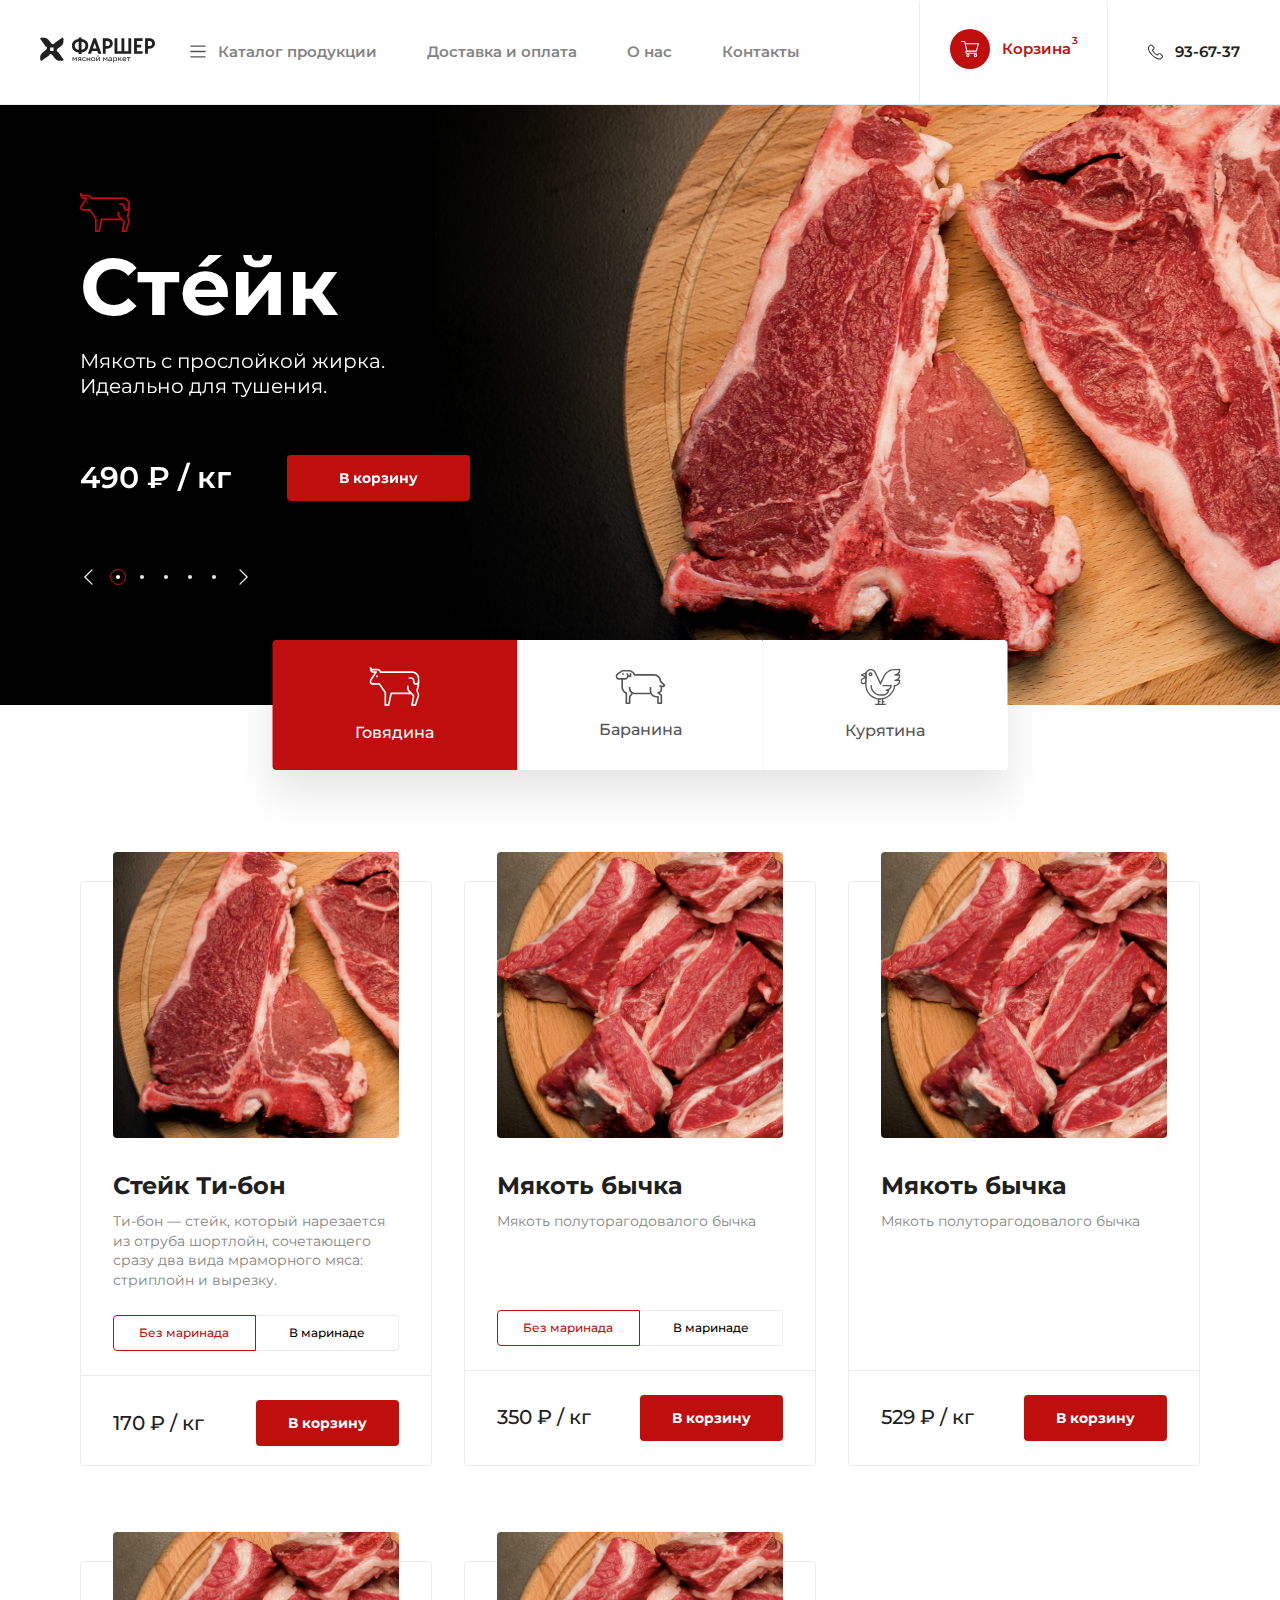
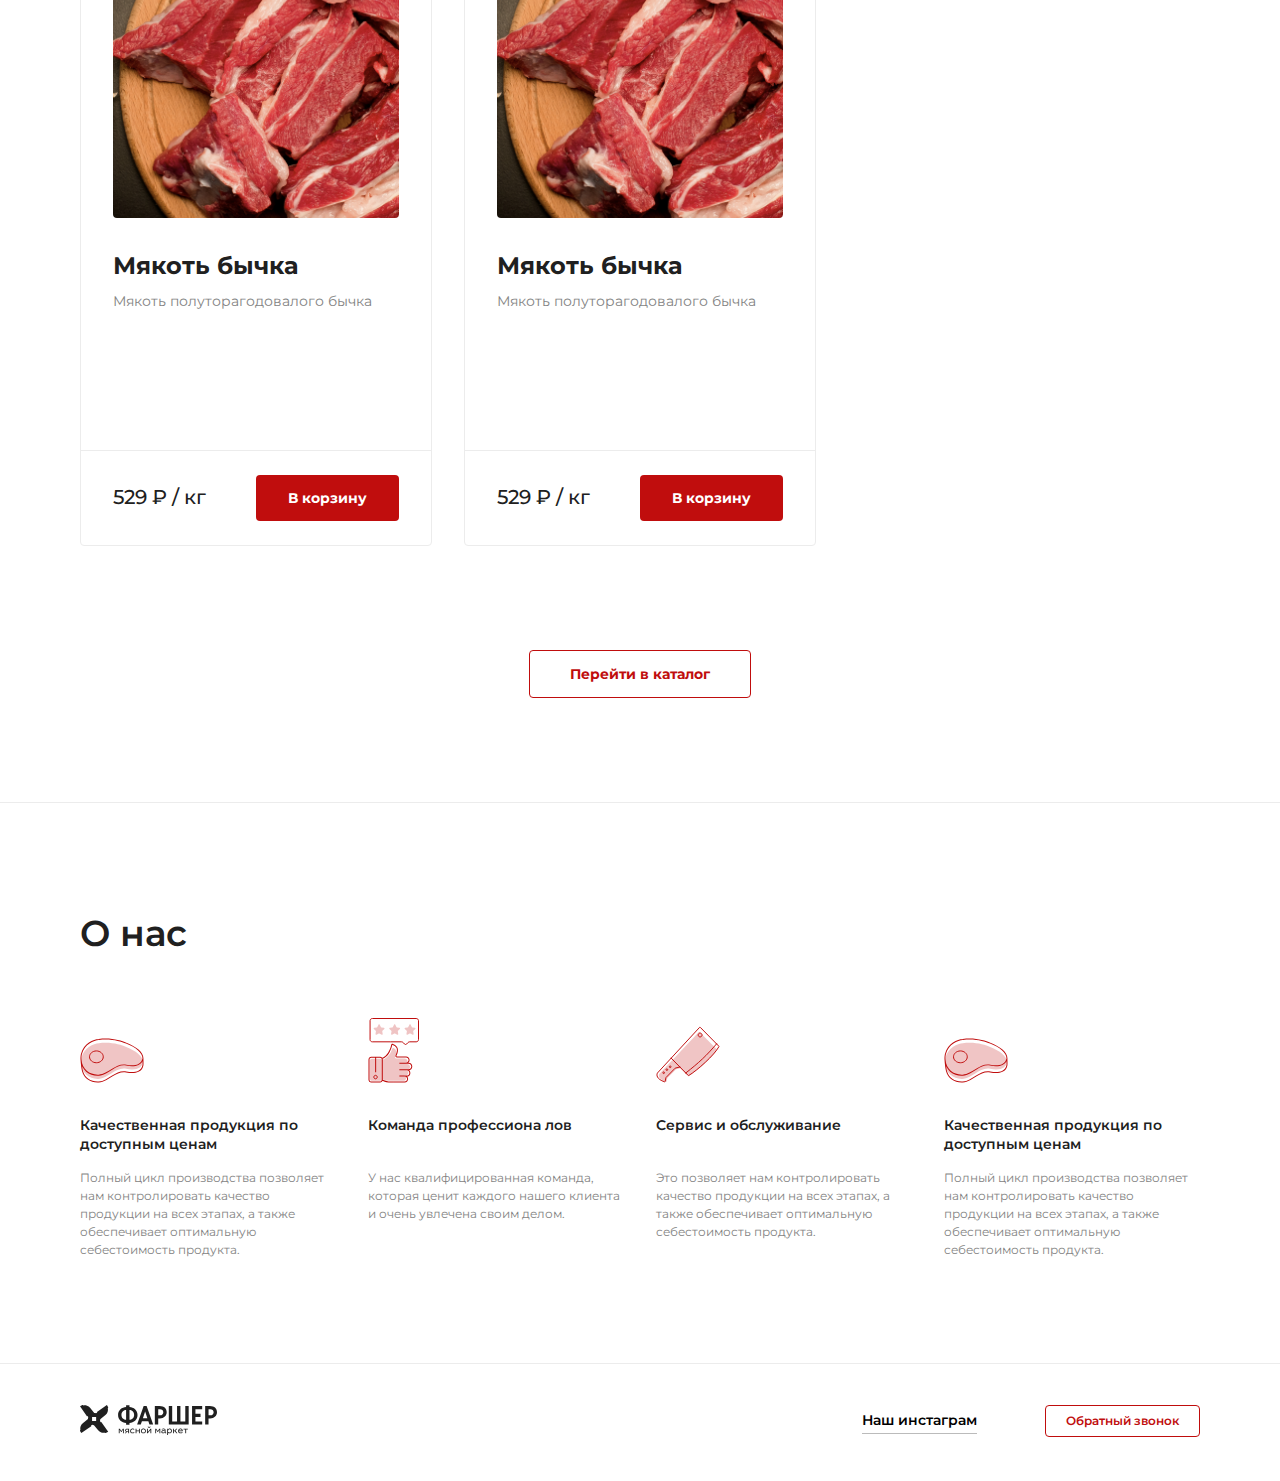
==== index.html @ e409c548 "Минимизация файлов" ====
<!DOCTYPE html>
<html lang="ru">
<head>
	<meta charset="UTF-8">
	<title>Фаршер</title>
	<meta name="viewport" content="width=device-width, initial-scale=1.0">
	<link rel="shortcut icon" href="#">
	<link href="https://fonts.googleapis.com/css?family=Montserrat:400,500,600,700&amp;subset=cyrillic" rel="stylesheet">
	<link rel="stylesheet" href="libs/slick/slick-theme.css">
	<link rel="stylesheet" href="libs/slick/slick.css">
	<link rel="stylesheet" href="libs/normalize.css">
	<link rel="stylesheet" href="css/style.min.css">
	<link rel="stylesheet" href="css/media.min.css">
</head>

<body>
	<header class="header">
		<div class="header_wrap">
			<div class="header_logo">
				<a href="index.html" class="header_logo_link">
					<svg width="137" height="30" viewBox="0 0 137 30" xmlns="http://www.w3.org/2000/svg">
						<path d="M49.483 17.9285V19.6299H46.0999V17.9285C41.7942 17.6648 38.0693 14.6916 38.0693 9.93194C38.0693 5.06168 41.9138 2.19481 46.0999 1.93109V0.22969H49.483V1.93109C53.6863 2.19481 57.5179 5.06168 57.5179 9.93194C57.5179 14.6916 53.7888 17.6648 49.483 17.9285ZM46.0999 5.10421C43.883 5.23607 41.4482 6.80561 41.4482 9.94896C41.4482 13.0923 43.883 14.6576 46.0999 14.7895V5.10421ZM54.1348 9.93194C54.1348 6.77159 51.7299 5.21906 49.483 5.0872V14.7724C51.7299 14.6406 54.1348 13.1136 54.1348 9.93194Z"
						 fill="currentColor" />
						<path d="M68.3592 16.2442H61.9091L60.8027 19.6129H57.1035L63.6604 1.0889H66.6164L73.1733 19.6129H69.4698L68.3592 16.2442ZM67.3554 13.2965L65.1341 6.61421L62.9129 13.2965H67.3554Z"
						 fill="currentColor" />
						<path d="M86.6886 7.29902C86.6886 10.6125 84.0445 13.5091 79.854 13.5091H78.2138V19.6129H74.8306V1.0889H79.4653C84.4674 1.0889 86.6886 3.98554 86.6886 7.29902ZM83.3055 7.29902C83.3055 5.37644 81.8788 4.245 80.0548 4.245H78.2308V10.353H80.0548C80.4709 10.3695 80.8862 10.3032 81.2763 10.1579C81.6664 10.0126 82.0234 9.79126 82.3265 9.50686C82.6296 9.22246 82.8727 8.8807 83.0415 8.50159C83.2104 8.12249 83.3016 7.71365 83.3098 7.29902H83.3055Z"
						 fill="currentColor" />
						<path d="M108.67 1.0889V19.6129H88.803V1.0889H92.1818V16.4568H97.0472V1.0889H100.426V16.4568H105.291V1.0889H108.67Z"
						 fill="currentColor" />
						<path d="M115.436 4.25351V8.77074H120.511V11.9311H115.436V16.4568H122.181V19.6129H112.053V1.0889H122.181V4.25351H115.436Z"
						 fill="currentColor" />
						<path d="M136.999 7.29902C136.999 10.6125 134.355 13.5091 130.165 13.5091H128.525V19.6129H125.171V1.0889H129.772C134.778 1.0889 136.999 3.98554 136.999 7.29902ZM133.616 7.29902C133.616 5.37644 132.19 4.245 130.366 4.245H128.542V10.353H130.366C130.781 10.3689 131.196 10.3022 131.586 10.1566C131.975 10.0111 132.332 9.78963 132.635 9.50529C132.937 9.22095 133.18 8.87939 133.348 8.50057C133.517 8.12175 133.608 7.71328 133.616 7.29902Z"
						 fill="currentColor" />
						<path d="M20.7865 17.2395L19.9322 15.9932C20.13 15.4017 20.2352 14.7833 20.244 14.1599L25.4297 9.98724C26.4173 9.19056 27.1609 8.13423 27.5761 6.93807C27.9914 5.74192 28.0617 4.45383 27.7791 3.21991L27.9585 3.09655C28.0652 3.02078 28.145 2.91324 28.1865 2.78942C28.2279 2.6656 28.2289 2.53187 28.1891 2.40749C27.9609 1.72889 27.6373 1.0859 27.228 0.497661L26.8607 0L16.9549 6.87792L17.3051 7.37559L16.0237 8.26457C15.4472 8.0748 14.8452 7.97298 14.2381 7.96257L10.0477 2.81157C9.24913 1.82738 8.1893 1.086 6.98868 0.671699C5.78805 0.257396 4.49479 0.186783 3.25588 0.467886L3.132 0.293492C3.05728 0.185651 2.94937 0.104928 2.82455 0.0634966C2.69972 0.0220652 2.56476 0.0221726 2.44 0.0638026C1.75797 0.287844 1.112 0.608748 0.522057 1.01659L0.0137376 1.36538L6.92944 11.2293L7.42922 10.8805L8.28354 12.1225C8.08562 12.7155 7.98045 13.3352 7.97171 13.96L2.80736 18.1327C1.81669 18.9264 1.06968 19.9811 0.651313 21.1767C0.23295 22.3724 0.160046 23.6609 0.440897 24.8958L0.26149 25.0191C0.153191 25.0935 0.0721241 25.201 0.0305166 25.3253C-0.0110909 25.4496 -0.010983 25.584 0.030824 25.7082C0.255514 26.3883 0.579343 27.0317 0.991932 27.618L1.3422 28.1157L11.2608 21.2378L10.9106 20.7401L12.192 19.8511C12.769 20.0388 13.3707 20.1406 13.9776 20.1531L18.168 25.3084C18.9677 26.291 20.0278 27.031 21.2282 27.4445C22.4286 27.8579 23.7213 27.9284 24.9598 27.6478L25.0837 27.8265C25.1598 27.9327 25.2678 28.0122 25.3921 28.0535C25.5165 28.0948 25.6508 28.0957 25.7757 28.0561C26.4572 27.8289 27.1029 27.5067 27.6936 27.0991L28.2062 26.7546L21.2863 16.8907L20.7865 17.2395ZM16.139 16.0783H12.0767V12.0374H16.139V16.0783Z"
						 fill="currentColor" />
						<path d="M41.3414 25.9464L42.8364 23.6878H43.8317V28.239H42.9774V24.8703H42.8962L41.5251 26.9162H41.0979L39.7353 24.8703H39.6456V28.239H38.7912V23.6835H39.8036L41.3414 25.9464Z"
						 fill="currentColor" />
						<path d="M48.1759 26.5674C47.7926 26.7454 47.377 26.8439 46.9543 26.8567L45.9163 28.239H44.8654L46.1469 26.6865C45.8438 26.605 45.5782 26.4217 45.3951 26.1676C45.2067 25.9114 45.1091 25.6003 45.1175 25.2829C45.1134 25.0589 45.1586 24.8368 45.2499 24.6321C45.3472 24.4314 45.4942 24.2587 45.677 24.1302C45.8683 23.9788 46.0874 23.8661 46.3221 23.7984C46.5996 23.7186 46.8875 23.6799 47.1764 23.6835H49.0815V28.239H48.2272L48.1759 26.5674ZM47.1892 24.4151C46.8697 24.3922 46.5516 24.4744 46.2836 24.6491C46.1849 24.722 46.1056 24.8179 46.0527 24.9284C45.9999 25.0389 45.975 25.1606 45.9803 25.2829C45.9715 25.4038 45.9931 25.5251 46.043 25.6357C46.093 25.7464 46.1698 25.8429 46.2665 25.9166C46.4879 26.0873 46.7647 26.1706 47.044 26.1506C47.4414 26.1556 47.8328 26.0527 48.1759 25.8528V24.4151H47.1892Z"
						 fill="currentColor" />
						<path d="M53.4086 24.4704C53.156 24.3767 52.888 24.3305 52.6184 24.3343C52.4097 24.3337 52.2027 24.3712 52.0075 24.4449C51.8153 24.512 51.6396 24.6191 51.4923 24.7592C51.3449 24.8994 51.2293 25.0692 51.1532 25.2573C51.0681 25.4696 51.026 25.6966 51.0293 25.9251C51.0083 26.3678 51.1616 26.8012 51.4565 27.1331C51.6088 27.2845 51.7913 27.4024 51.9921 27.4793C52.193 27.5562 52.4077 27.5904 52.6227 27.5798C52.8911 27.5775 53.1571 27.5285 53.4086 27.4351C53.6455 27.3386 53.8594 27.1937 54.0365 27.0098L54.5662 27.5542C54.3281 27.8265 54.0257 28.0355 53.6863 28.1625C52.9957 28.4078 52.2411 28.4078 51.5505 28.1625C51.2654 28.0492 51.0088 27.8749 50.7987 27.6521C50.5857 27.4398 50.4261 27.1804 50.3331 26.8949C50.2239 26.5979 50.169 26.2839 50.1708 25.9677C50.164 25.6298 50.231 25.2946 50.3672 24.9851C50.4731 24.7079 50.6361 24.4558 50.8457 24.245C51.0664 24.0343 51.328 23.8707 51.6146 23.7644C51.9183 23.6479 52.2416 23.5902 52.5671 23.5942C52.934 23.5862 53.2991 23.6468 53.6436 23.7729C53.949 23.878 54.2254 24.0528 54.4509 24.2833L53.9682 24.8533C53.8055 24.6942 53.6161 24.5646 53.4086 24.4704Z"
						 fill="currentColor" />
						<path d="M56.4842 25.5508H58.9617V23.6835H59.8502V28.239H58.9617V26.2994H56.4842V28.239H55.5957V23.6835H56.4842V25.5508Z"
						 fill="currentColor" />
						<path d="M64.4122 23.7558C64.706 23.8643 64.9748 24.0307 65.2025 24.245C65.4247 24.4596 65.5981 24.7193 65.7108 25.0064C65.8309 25.3142 65.8917 25.6417 65.8902 25.9719C65.8919 26.2961 65.828 26.6172 65.7023 26.9162C65.5833 27.2011 65.4091 27.4598 65.1897 27.6776C64.9643 27.8949 64.6969 28.0642 64.4037 28.1752C64.0861 28.2964 63.7485 28.357 63.4084 28.3539C63.061 28.362 62.7154 28.3013 62.3918 28.1752C62.0995 28.0702 61.832 27.9066 61.6058 27.6946C61.3827 27.4773 61.2094 27.2147 61.0975 26.9247C60.9774 26.6184 60.9166 26.2922 60.9181 25.9634C60.9174 25.6388 60.9782 25.317 61.0975 25.0149C61.2151 24.7237 61.3943 24.4611 61.6229 24.245C61.8433 24.0225 62.1102 23.8512 62.4046 23.7431C62.7254 23.6228 63.0656 23.5623 63.4084 23.5644C63.7523 23.5625 64.0933 23.6275 64.4122 23.7558ZM62.7335 24.4364C62.5465 24.515 62.3768 24.6291 62.2337 24.7724C62.0889 24.9231 61.9782 25.103 61.9091 25.2999C61.8287 25.5118 61.7896 25.737 61.7938 25.9634C61.7896 26.1913 61.8287 26.4179 61.9091 26.6312C61.9829 26.8233 62.0931 26.9995 62.2337 27.1502C62.3812 27.2931 62.5534 27.4084 62.742 27.4904C63.1744 27.6436 63.6467 27.6436 64.079 27.4904C64.2669 27.4093 64.4379 27.2939 64.5831 27.1502C64.7268 27.0026 64.8361 26.8255 64.9035 26.6312C64.9853 26.4181 65.0259 26.1915 65.0231 25.9634C65.0269 25.7394 64.9863 25.5168 64.9035 25.3084C64.8306 25.1181 64.7218 24.9434 64.5831 24.7937C64.4393 24.6422 64.2645 24.5233 64.0705 24.4449C63.8603 24.3599 63.6354 24.3165 63.4084 24.3173C63.1783 24.3187 62.9501 24.359 62.7335 24.4364Z"
						 fill="currentColor" />
						<path d="M70.4224 24.9724L67.7953 28.239H66.9795V23.6835H67.8338V27.0055L70.495 23.6835H71.281V28.239H70.4266L70.4224 24.9724ZM68.671 22.0247C68.7298 22.0826 68.8 22.1276 68.8772 22.1569C68.9545 22.1862 69.037 22.1991 69.1195 22.1948C69.2021 22.1999 69.2849 22.1874 69.3623 22.158C69.4396 22.1287 69.5098 22.0832 69.568 22.0247C69.6322 21.9657 69.6833 21.894 69.7179 21.8141C69.7525 21.7342 69.7698 21.648 69.7688 21.561H70.495C70.4892 21.7515 70.4472 21.9391 70.3711 22.114C70.3026 22.272 70.2056 22.4162 70.0849 22.5393C69.9594 22.6487 69.8146 22.7338 69.6577 22.7903C69.4914 22.8533 69.3145 22.8836 69.1366 22.8796C68.9574 22.8836 68.779 22.8533 68.6112 22.7903C68.4505 22.7423 68.304 22.6561 68.1841 22.5393C68.0568 22.4216 67.9588 22.276 67.8979 22.114C67.8222 21.9395 67.7844 21.7511 67.7868 21.561H68.4873C68.4839 21.6468 68.4984 21.7323 68.53 21.8122C68.5617 21.892 68.6097 21.9644 68.671 22.0247Z"
						 fill="currentColor" />
						<path d="M77.7866 25.9464L79.2816 23.6878H80.2812V28.239H79.4269V24.8703H79.3457L77.9745 26.9162H77.5474L76.1805 24.8703H76.0908V28.239H75.2578V23.6835H76.2702L77.7866 25.9464Z"
						 fill="currentColor" />
						<path d="M82.558 23.7006C82.8736 23.6134 83.2001 23.5718 83.5276 23.5772C84.0903 23.5293 84.6496 23.7017 85.0867 24.0578C85.257 24.2373 85.3888 24.4494 85.474 24.6812C85.5592 24.913 85.596 25.1597 85.5822 25.4062V27.0778C85.5694 27.2264 85.6037 27.3752 85.6805 27.5032C85.7136 27.5392 85.7538 27.5681 85.7987 27.5878C85.8435 27.6076 85.892 27.6179 85.9411 27.618C86.0053 27.6188 86.0691 27.6073 86.129 27.584L86.2102 28.2433C86.0669 28.3083 85.9104 28.3389 85.7531 28.3326C85.5498 28.3417 85.3495 28.2817 85.185 28.1625C85.0948 28.0895 85.0212 27.9983 84.9689 27.8949C84.9167 27.7915 84.8869 27.6783 84.8817 27.5627C84.6747 27.8314 84.404 28.0447 84.0939 28.1835C83.7838 28.3223 83.4439 28.3823 83.1047 28.3581C82.6443 28.3847 82.1896 28.2458 81.8232 27.9668C81.6643 27.8269 81.5397 27.6525 81.459 27.4571C81.3782 27.2617 81.3436 27.0505 81.3576 26.8396C81.3519 26.6286 81.3988 26.4194 81.4943 26.2308C81.5897 26.0423 81.7306 25.8802 81.9044 25.7593C82.3494 25.4764 82.8723 25.3395 83.3995 25.3679C83.6402 25.365 83.8807 25.3864 84.1171 25.4317C84.3263 25.4726 84.5331 25.5251 84.7365 25.5891V25.3424C84.7458 25.2051 84.7251 25.0674 84.6757 24.9388C84.6263 24.8103 84.5494 24.694 84.4503 24.598C84.192 24.4082 83.873 24.319 83.5532 24.3471C83.0114 24.3485 82.4785 24.4845 82.0026 24.7427L81.6524 24.1174C81.9303 23.9318 82.2359 23.7912 82.558 23.7006ZM83.4123 26.0613C83.0926 26.0332 82.7723 26.1077 82.4982 26.2739C82.4145 26.3442 82.3473 26.4318 82.3012 26.5306C82.2551 26.6294 82.2312 26.7371 82.2312 26.846C82.2312 26.955 82.2551 27.0626 82.3012 27.1614C82.3473 27.2602 82.4145 27.3478 82.4982 27.4181C82.7313 27.556 83.0006 27.6211 83.2713 27.6053C83.4651 27.6074 83.6581 27.5801 83.8437 27.5245C84.0095 27.4625 84.1672 27.3811 84.3136 27.282C84.4406 27.1816 84.5465 27.0573 84.6254 26.9162C84.7058 26.7751 84.7457 26.6147 84.7407 26.4526V26.2569C84.3182 26.1171 83.8745 26.0509 83.4294 26.0613H83.4123Z"
						 fill="currentColor" />
						<path d="M87.9572 24.513C88.1344 24.2047 88.3968 23.9537 88.7133 23.7899C89.0327 23.6419 89.382 23.5691 89.7342 23.5772C90.038 23.5742 90.3396 23.6291 90.6227 23.7388C90.8824 23.8453 91.1179 24.003 91.3147 24.2025C91.5014 24.4179 91.6462 24.666 91.7419 24.9341C91.8443 25.2486 91.8947 25.5775 91.8914 25.9081C91.9033 26.2706 91.8332 26.6311 91.6863 26.963C91.5686 27.2433 91.394 27.4965 91.1735 27.7065C90.953 27.9166 90.6913 28.0791 90.4049 28.1838C90.1185 28.2926 89.8143 28.3474 89.5078 28.3454C89.2412 28.3484 88.9754 28.3155 88.7176 28.2476C88.4695 28.1774 88.2354 28.0652 88.0256 27.9158V30H87.1713V23.6835H87.859L87.9572 24.513ZM89.448 27.5883C89.6688 27.5911 89.888 27.5506 90.093 27.4692C90.2812 27.3952 90.4505 27.2804 90.5885 27.1331C90.7284 26.9763 90.8371 26.7944 90.9089 26.5972C90.9914 26.3681 91.0305 26.1258 91.0242 25.8826C91.0244 25.671 90.9942 25.4604 90.9345 25.2573C90.8737 25.0753 90.7763 24.9074 90.6483 24.7639C90.5238 24.6265 90.3708 24.5176 90.1998 24.4449C90.0147 24.3619 89.8133 24.3212 89.6104 24.3258C89.2593 24.3175 88.9153 24.4252 88.6322 24.6321C88.3612 24.8575 88.1562 25.1513 88.0384 25.4828V27.1076C88.4351 27.4311 88.9354 27.6017 89.448 27.5883Z"
						 fill="currentColor" />
						<path d="M93.8777 25.4785L94.732 25.3977L96.1459 23.6963H97.2309L95.4752 25.7507L97.4487 28.2518H96.3808L94.7832 26.2059H93.8777V28.2518H93.0234V23.6835H93.8777V25.4785Z"
						 fill="currentColor" />
						<path d="M99.4948 27.2225C99.8149 27.4666 100.211 27.5901 100.614 27.5712C100.903 27.5708 101.19 27.5307 101.468 27.4522C101.737 27.3633 101.99 27.2342 102.22 27.0693L102.617 27.6861C102.336 27.9104 102.018 28.0859 101.678 28.205C101.327 28.2988 100.965 28.346 100.601 28.3454C100.248 28.3522 99.897 28.2975 99.5632 28.1838C99.2742 28.0836 99.0103 27.9227 98.7892 27.7121C98.5681 27.5015 98.395 27.246 98.2817 26.963C98.1649 26.6458 98.1084 26.3097 98.1151 25.9719C98.1115 25.6443 98.1724 25.3192 98.2945 25.0149C98.4062 24.7246 98.5781 24.4609 98.7989 24.2411C99.0197 24.0212 99.2844 23.8501 99.576 23.7388C99.8997 23.6186 100.243 23.558 100.588 23.5602C100.889 23.5578 101.187 23.6097 101.468 23.7133C101.724 23.8033 101.955 23.9486 102.147 24.1387C102.335 24.329 102.481 24.5565 102.575 24.8065C102.683 25.0771 102.738 25.3659 102.737 25.6572C102.737 25.755 102.737 25.8443 102.737 25.9422C102.728 26.0325 102.712 26.122 102.69 26.2101H99.0036C99.0134 26.403 99.062 26.5919 99.1464 26.7658C99.2307 26.9396 99.3492 27.0949 99.4948 27.2225ZM101.541 24.6704C101.409 24.5515 101.254 24.4608 101.086 24.4038C100.918 24.3467 100.74 24.3245 100.563 24.3386C100.194 24.3275 99.833 24.4448 99.5418 24.6704C99.2779 24.9003 99.1064 25.2176 99.0591 25.5636H101.891C101.895 25.2318 101.77 24.9114 101.541 24.6704Z"
						 fill="currentColor" />
						<path d="M107.82 24.4364H106.133V28.239H105.253V24.4364H103.544V23.6835H107.816L107.82 24.4364Z" fill="currentColor" />
					</svg>
				</a>
				<span class="menu_mobile">
					<span class="menu_mobile_line"></span>
				</span>
			</div>
			<div class="container header_items">
				<ul class="header_nav">
					<li class="nav_li">
						<a href="catalog.html" class="header_nav_link header_menu">
							<svg width="16" height="12" viewBox="0 0 18 14" xmlns="http://www.w3.org/2000/svg">
								<path d="M1 0.25C0.585786 0.25 0.25 0.585786 0.25 1C0.25 1.41421 0.585786 1.75 1 1.75V0.25ZM17 1.75C17.4142 1.75 17.75 1.41421 17.75 1C17.75 0.585786 17.4142 0.25 17 0.25V1.75ZM1 6.25C0.585786 6.25 0.25 6.58579 0.25 7C0.25 7.41421 0.585786 7.75 1 7.75V6.25ZM17 7.75C17.4142 7.75 17.75 7.41421 17.75 7C17.75 6.58579 17.4142 6.25 17 6.25V7.75ZM1 12.25C0.585786 12.25 0.25 12.5858 0.25 13C0.25 13.4142 0.585786 13.75 1 13.75V12.25ZM17 13.75C17.4142 13.75 17.75 13.4142 17.75 13C17.75 12.5858 17.4142 12.25 17 12.25V13.75ZM1 1.75H17V0.25H1V1.75ZM1 7.75H17V6.25H1V7.75ZM1 13.75H17V12.25H1V13.75Z"
								 fill="currentColor" />
							</svg>
							Каталог продукции
						</a>
						<div class="submenu">
							<div class="container submenu_blocks">
									<div class="submenu_block">
										<div class="submenu_row">
											<a href="catalog.html" class="submenu_nav_title">
												<span class="submenu_block_icon">
													<svg width="26" height="20" viewBox="0 0 50 39" xmlns="http://www.w3.org/2000/svg">
														<path d="M8.33317 8.47849H6.66652V10.1742H8.33317V8.47849Z" fill="currentColor" />
														<path d="M49.9404 27.6638L48.673 24.4413C48.4772 23.9427 48.4405 23.4036 48.5663 22.8855L49.9738 17.1627C49.9905 17.0958 49.9988 17.0262 49.9988 16.9567V14.4132H48.3322V16.8524L46.948 22.4743C46.7364 23.3433 46.7972 24.2411 47.1247 25.0712L48.278 28.0046L45.2314 37.3043H43.4972L44.9838 28.9779C45.0338 28.7041 44.9472 28.4234 44.7538 28.2267L40.3865 23.7833C39.5981 22.983 39.1641 21.9164 39.1648 20.7803V18.6523H37.4982V20.7803C37.4973 22.37 38.1057 23.863 39.209 24.9838L43.2672 29.1126L41.6788 38.0012C41.6338 38.2488 41.7005 38.5023 41.8588 38.6956C42.0171 38.888 42.2513 38.9999 42.4988 38.9999H45.832C46.1912 38.9999 46.5096 38.7667 46.6237 38.4209L49.9569 28.247C50.0195 28.0564 50.0138 27.8503 49.9404 27.6638Z"
														fill="currentColor" />
														<path d="M42.4989 4.23939H11.5613C11.1897 2.77859 9.88305 1.69593 8.33309 1.69593H2.84495L1.42242 0.248747C1.18405 0.00542952 0.824979 -0.0666021 0.514147 0.0647436C0.203315 0.196189 0 0.505676 0 0.848148V1.78923C0 4.07496 1.82827 5.93506 4.0749 5.93506H5.06569L0.608285 12.4115C-0.140036 13.5043 -0.200874 14.9559 0.463269 16.1259C1.09655 17.1874 2.28158 17.8215 3.44981 17.8055H9.05719C9.35054 17.8088 9.623 17.9708 9.81303 18.2972L14.9996 25.7063V38.1522C14.9996 38.6211 15.3729 39 15.8329 39H19.1661C19.5595 39 19.8986 38.7211 19.9811 38.3303L22.3403 27.1306H41.6656V25.4349H21.6661C21.2728 25.4349 20.9336 25.7138 20.8511 26.1047L18.492 37.3043H16.6662V25.4349C16.6662 25.2586 16.612 25.0865 16.5112 24.9432L11.213 17.3807C10.773 16.6059 9.95385 16.1191 9.06637 16.109H3.43321C2.81155 16.137 2.21244 15.7911 1.89663 15.2612C1.56412 14.6745 1.59498 13.936 1.97417 13.3824L7.34903 5.57401C7.52735 5.3146 7.54903 4.9763 7.40567 4.69562C7.26232 4.41584 6.97736 4.23949 6.66653 4.23949H4.0749C3.32404 4.23949 2.65325 3.88847 2.21078 3.33915C2.30248 3.37392 2.39994 3.3917 2.49994 3.3917H8.33309C9.25221 3.3917 9.99975 4.15216 9.99975 5.08738C9.99975 5.55533 10.3731 5.93516 10.833 5.93516H42.4989C45.7147 5.93516 48.3321 8.59735 48.3321 11.8699V14.5235H49.9987V11.8699C49.9987 7.66292 46.6347 4.23939 42.4989 4.23939Z"
														fill="currentColor" />
														<path d="M48.3321 12.7177L48.3322 14.4132C48.3322 15.3483 47.5846 16.109 46.6654 16.109C45.7462 16.109 44.9987 15.3485 44.9987 14.4133V13.5655C44.9987 11.6952 43.5037 10.1743 41.6655 10.1743H39.1656V11.87H41.6655C42.5846 11.87 43.3322 12.6304 43.3322 13.5656V14.4134C43.3322 16.2838 44.8272 17.8047 46.6654 17.8047C48.5036 17.8047 49.9988 16.2836 49.9988 14.4132L49.9987 12.7176L48.3321 12.7177Z"
													fill="currentColor" />
												</svg>
											</span>
											Говядина</a>
											<div class="submenu_toggle">
												<span></span>
											</div>
										</div>
									<ul class="submenu_item">
										<li><a href="catalog.html" class="submenu_nav_link">Мякоть</a></li>
										<li><a href="catalog.html" class="submenu_nav_link">Мякоть на кост</a></li>
										<li><a href="catalog.html" class="submenu_nav_link">Стейки</a></li>
										<li><a href="catalog.html" class="submenu_nav_link">Фарш</a></li>
									</ul>
								</div>
								<div class="submenu_block">
									<div class="submenu_row">
										<a href="catalog.html" class="submenu_nav_title">
											<span class="submenu_block_icon">
												<svg width="30" height="20" viewBox="0 0 50 34" xmlns="http://www.w3.org/2000/svg">
													<path d="M49.7557 14.8091L45.8248 10.9907C45.6407 7.13183 42.3498 4.04839 38.3332 4.04839H19.7057C18.5057 1.70811 15.935 0.000853511 13.5083 0.000853511H7.55248C6.81332 -0.016127 6.08002 0.221032 5.46665 0.643554L1.49919 3.38776C0.553392 4.04346 -0.00744482 5.10878 7.46667e-05 6.23319C7.46667e-05 8.15257 1.60759 9.71402 3.58336 9.71402H9.16663C11.4641 9.71402 13.3333 7.89833 13.3333 5.66648H11.6666C11.6666 7.00538 10.5449 8.09498 9.16663 8.09498H3.58336C2.52672 8.09498 1.66667 7.25962 1.66667 6.22826C1.66247 5.62521 1.96169 5.05689 2.46666 4.70798L6.43334 1.96377C6.76088 1.7379 7.13246 1.58166 7.55003 1.6197H13.5083C15.4316 1.6197 17.5766 3.17394 18.3925 5.15801C18.5191 5.46565 18.8258 5.66714 19.1666 5.66714H38.3332C41.549 5.66714 44.1664 8.20901 44.1664 11.3336C44.1664 11.5481 44.2548 11.7538 44.4106 11.9052L47.903 15.2978C47.1822 15.6969 45.9889 16.0045 44.7556 14.808L43.5773 15.9526C44.5831 16.9297 45.6247 17.2778 46.5798 17.2778C47.944 17.2778 49.1265 16.5638 49.7557 15.9534C50.0814 15.6373 50.0814 15.1257 49.7557 14.8091Z"
													fill="currentColor" />
													<path d="M8.33333 3.23818H6.66664V4.85722H8.33333V3.23818Z" fill="currentColor" />
													<path d="M16 22.99L13.5 26.2279C13.3917 26.3679 13.3333 26.5379 13.3333 26.7136V32.3801H11.6666V23.0061C11.6666 22.6766 11.4608 22.3795 11.1458 22.2557C8.93001 21.3855 7.49916 19.3221 7.50003 16.9996V8.90463H5.83334V16.9996C5.83246 19.7997 7.45003 22.3059 10 23.5298V33.1904C10 33.6381 10.3734 33.9999 10.8333 33.9999H14.1666C14.6266 33.9999 14.9999 33.6372 14.9999 33.1904V26.984L17.3332 23.9605L16 22.99Z"
													fill="currentColor" />
													<path d="M46.6656 19.429V16.191H44.999V19.429C44.999 20.7679 43.8773 21.8575 42.499 21.8575C42.1407 21.8575 41.8223 22.0809 41.7089 22.4112C41.5956 22.7415 41.7122 23.1058 41.9997 23.3146L44.9997 25.5002V32.381H43.333V26.7145C43.333 26.2668 42.9606 25.905 42.4997 25.905H40.8331C38.0756 25.905 35.8331 23.7267 35.8331 21.048V17.0005H34.1664V21.048C34.1664 24.6188 37.1572 27.5241 40.8331 27.5241H41.6664V33.1905C41.6664 33.6382 42.0388 34 42.4996 34H45.8329C46.2938 34 46.6662 33.6373 46.6646 33.1905V25.0955C46.6646 24.8406 46.5412 24.6002 46.3313 24.4479L44.3912 23.0345C45.7407 22.3634 46.6656 20.9986 46.6656 19.429Z"
													fill="currentColor" />
													<path d="M19.1666 22.667C16.8691 22.667 14.9999 20.8513 14.9999 18.6194V17.0004H13.3332V18.6194C13.3332 21.7433 15.9499 24.2859 19.1665 24.2859H34.9997V22.6669L19.1666 22.667Z"
													fill="currentColor" />
													<path d="M14.1666 3.23894V5.52904C13.1966 5.19474 12.4999 4.29458 12.4999 3.23894H10.8332C10.8332 5.4707 12.7024 7.28648 14.9999 7.28648C15.4599 7.28648 15.8332 6.92382 15.8332 6.47701V3.23904L14.1666 3.23894Z"
													fill="currentColor" />
												</svg>
											</span>
											Баранина
										</a>
										<div class="submenu_toggle">
											<span></span>
										</div>
									</div>
									<ul class="submenu_item">
										<li><a href="catalog.html" class="submenu_nav_link">Мякоть</a></li>
										<li><a href="catalog.html" class="submenu_nav_link">Мякоть на кост</a></li>
										<li><a href="catalog.html" class="submenu_nav_link">Стейки</a></li>
										<li><a href="catalog.html" class="submenu_nav_link">Фарш</a></li>
									</ul>
								</div>
								<div class="submenu_block">
									<div class="submenu_row">
										<a href="catalog.html" class="submenu_nav_title">
											<span class="submenu_block_icon">
												<svg width="23" height="20" viewBox="0 0 40 36" xmlns="http://www.w3.org/2000/svg">
													<path d="M5.70002 3.45247C5.514 3.32915 5.27736 3.30783 5.07072 3.39647L0.404094 5.39591C0.158782 5.50056 0.000110973 5.74182 0.000110973 6.00839C0.000110973 6.27495 0.158782 6.51621 0.404094 6.62087L5.07072 8.62031C5.15471 8.65631 5.24408 8.67428 5.33338 8.67428C5.46205 8.67428 5.59002 8.63694 5.70002 8.56431C5.88736 8.44098 6.00002 8.23174 6.00002 8.00782V4.00896C6.00002 3.78504 5.88736 3.5758 5.70002 3.45247ZM4.66674 6.99686L2.3594 6.00847L4.66674 5.01945V6.99686Z"
													fill="currentColor" />
													<path d="M10 3.34248C8.89734 3.34248 8 4.23957 8 5.34191C8 6.44426 8.89734 7.34135 10 7.34135C11.1026 7.34135 12 6.44426 12 5.34191C12 4.23957 11.1027 3.34248 10 3.34248ZM10 6.00844C9.63265 6.00844 9.33336 5.70923 9.33336 5.34199C9.33336 4.97475 9.63265 4.67554 10 4.67554C10.3673 4.67554 10.6666 4.97475 10.6666 5.34199C10.6666 5.70923 10.3673 6.00844 10 6.00844Z"
													fill="currentColor" />
													<path d="M18.6667 30.0017H17.3333V35.3335H18.6667V30.0017Z" fill="currentColor" />
													<path d="M25.3333 34.667H14.6667V36H25.3333V34.667Z" fill="currentColor" />
													<path d="M22.6667 30.0017H21.3333V35.3335H22.6667V30.0017Z" fill="currentColor" />
													<path d="M20 32.0011H18V33.3341H20V32.0011Z" fill="currentColor" />
													<path d="M24 32.0011H22V33.3341H24V32.0011Z" fill="currentColor" />
													<path d="M5.66806 7.43133C5.46275 7.31207 5.20877 7.31137 5.00205 7.43L1.50675 9.43014C0.59206 9.95796 0.0147179 10.9417 0.000108571 12.0068V12.3146C-0.00661016 13.1157 0.298702 13.8708 0.860731 14.4427C1.42276 15.0139 2.17338 15.3325 2.98002 15.3391H3.00002C4.65471 15.3391 6.00001 13.9942 6.00001 12.3399L6.00002 8.00782C6.00002 7.77063 5.87337 7.55067 5.66806 7.43133ZM4.66674 12.3399C4.66674 13.2591 3.9194 14.0061 3.0001 14.0061V14.6726L2.98612 14.0061C2.54081 14.0021 2.12409 13.8255 1.81143 13.5083C1.4994 13.191 1.3294 12.7711 1.33346 12.3207V12.016C1.34143 11.4275 1.66346 10.879 2.17143 10.5858L4.66674 9.15749V12.3399Z"
													fill="currentColor" />
													<path d="M39.9999 0.67662V0.0101682H33.9999C33.9992 0.0101682 33.9992 0.0101682 33.9979 0.0101682C29.2886 0.0101682 24.9359 2.75736 22.9119 7.00819L19.9999 13.1225L15.3473 3.35984C14.4887 1.47108 12.6713 0.188711 10.5887 0.0114958C9.09867 -0.0831649 7.66938 0.409352 6.55337 1.39376C5.43736 2.37879 4.77134 3.73911 4.67806 5.22268C4.67009 5.34194 4.66673 5.46191 4.66673 5.58187V15.673C4.67142 23.9367 11.3994 30.6641 19.6667 30.668C27.7014 30.668 34.2233 23.5087 34.6453 17.3039C37.6513 16.9813 40 14.43 40 11.3402V10.6738H37.7673C39.128 9.5734 40 7.89059 40 6.00847V5.34202H37.7673C39.128 4.24163 39.9999 2.55874 39.9999 0.67662ZM38.6193 6.67492C38.2946 8.93295 36.3473 10.6738 33.9999 10.6738V12.0068H38.6193C38.2946 14.2648 36.3473 16.0056 33.9999 16.0056H33.3333V16.6721C33.3333 22.3725 27.0267 29.3351 19.6667 29.3351C12.1347 29.3312 6.00337 23.2022 6.00009 15.6724V5.58187C6.00009 5.49057 6.00274 5.39989 6.00876 5.30726C6.07946 4.17688 6.5861 3.14256 7.4354 2.3934C8.21805 1.70359 9.20406 1.33237 10.2267 1.33237C10.3141 1.33237 10.402 1.33503 10.4907 1.34034C12.078 1.47561 13.4741 2.46072 14.1387 3.92226L20.0007 16.2221L24.116 7.58123C25.9207 3.7916 29.7993 1.34299 33.998 1.34299C33.9987 1.34299 33.9993 1.34299 34 1.34299H38.6194C38.2947 3.60103 36.3474 5.34186 34 5.34186V6.67484L38.6193 6.67492Z"
													fill="currentColor" />
													<path d="M22 16.0056V17.3386H29.8346C29.22 19.282 27.3907 20.6684 25.2986 20.671L25.286 22.004C25.2907 22.004 25.2947 22.004 25.3 22.004H27.1679C26.5532 23.9495 24.7206 25.3364 22.6259 25.3364C22.6239 25.3364 22.6219 25.3364 22.6199 25.3364H19.9999C15.2212 25.3364 11.3333 21.4495 11.3333 16.6722V16.0058H9.99992V16.6722C9.99992 22.1846 14.4859 26.6694 19.9999 26.6694H22.6192C22.6218 26.6694 22.6239 26.6694 22.6265 26.6694C25.6439 26.6694 28.2378 24.418 28.6599 21.4309L28.7299 20.933C30.1006 19.9913 31.0806 18.5031 31.3265 16.7656L31.4339 16.0058L22 16.0056Z"
													fill="currentColor" />
												</svg>
											</span>
											Курятина
										</a>
										<div class="submenu_toggle">
											<span></span>
										</div>
									</div>
									<ul class="submenu_item">
										<li><a href="catalog.html" class="submenu_nav_link">Мякоть</a></li>
										<li><a href="catalog.html" class="submenu_nav_link">Мякоть на кост</a></li>
										<li><a href="catalog.html" class="submenu_nav_link">Стейки</a></li>
										<li><a href="catalog.html" class="submenu_nav_link">Фарш</a></li>
									</ul>
								</div>
							</div>
						</div>
					</li>
					<li class="nav_li"><a href="#0" class="header_nav_link">Доставка и оплата</a></li>
					<li class="nav_li"><a href="#0" class="header_nav_link">О нас</a></li>
					<li class="nav_li header_call_us">
						<a href="contacts.html" class="header_nav_link">Контакты</a>
						<a href="tel:89272314641" class="call_us_phone">Позвонить нам</a>
					</li>
				</ul>
				<div class="header_cart">
					<a href="cart.html" class="header_cart_link">
						<span class="header_cart_wrap">
							<svg width="19" height="16" viewBox="0 0 19 16" xmlns="http://www.w3.org/2000/svg">
								<path d="M5.86467 10.6668L5.86759 10.6667H15.3422C15.5802 10.6667 15.7896 10.5088 15.855 10.2799L17.9884 2.81319C18.0344 2.65222 18.0022 2.47917 17.9015 2.34556C17.8007 2.21194 17.643 2.13333 17.4756 2.13333H4.63459L4.25332 0.417639C4.19901 0.173611 3.98261 0 3.73259 0H0.53239C0.237789 0 -0.000976562 0.23875 -0.000976562 0.533333C-0.000976562 0.827917 0.237789 1.06667 0.53239 1.06667H3.30479C3.37229 1.37069 5.12935 9.27708 5.23046 9.73195C4.66362 9.97833 4.26596 10.5435 4.26596 11.2C4.26596 12.0822 4.98378 12.8 5.86606 12.8H15.5378C15.8324 12.8 16.0712 12.5613 16.0712 12.2667C16.0712 11.9721 15.8324 11.7333 15.5378 11.7333H5.86606C5.57201 11.7333 5.33269 11.494 5.33269 11.2C5.33269 10.9064 5.57118 10.6675 5.86467 10.6668ZM16.7685 3.2L14.9398 9.6H6.29387L4.87155 3.2H16.7685Z"
								 fill="currentColor" />
								<path d="M5.33252 14.4C5.33252 15.2823 6.05034 16 6.93262 16C7.8149 16 8.53272 15.2823 8.53272 14.4C8.53272 13.5178 7.8149 12.8 6.93262 12.8C6.05034 12.8 5.33252 13.5178 5.33252 14.4ZM6.93262 13.8667C7.22667 13.8667 7.46599 14.106 7.46599 14.4C7.46599 14.6941 7.22667 14.9334 6.93262 14.9334C6.63857 14.9334 6.39925 14.6941 6.39925 14.4C6.39925 14.106 6.63857 13.8667 6.93262 13.8667Z"
								 fill="currentColor" />
								<path d="M12.8711 14.4C12.8711 15.2823 13.5889 16 14.4712 16C15.3535 16 16.0713 15.2823 16.0713 14.4C16.0713 13.5178 15.3535 12.8 14.4712 12.8C13.5889 12.8 12.8711 13.5178 12.8711 14.4ZM14.4712 13.8667C14.7652 13.8667 15.0046 14.106 15.0046 14.4C15.0046 14.6941 14.7652 14.9334 14.4712 14.9334C14.1771 14.9334 13.9378 14.6941 13.9378 14.4C13.9378 14.106 14.1771 13.8667 14.4712 13.8667Z"
								 fill="currentColor" />
							</svg>
						</span>
						Корзина
						<sup class="header_cart_sup">3</sup>
					</a>
					<div id="cart_popup_hidden">
						<div class="cart_popup">
							<div class="cart_popup_block">
								<div class="cart_popup_img">
									<img src="img/products/1.png" alt="">
								</div>
								<div class="cart_popup_name">
									<div class="cart_popup_title">Стейк Ти-бон</div>
									<div class="cart_popup_text">В маринаде</div>
								</div>
								<div class="cart_popup_info">
									<div class="cart_popup_price">1 720 ₽</div>
									<div class="cart_popup_number">x 3 кг</div>
								</div>
								<div class="popup_block_close">
									<svg width="12" height="12" viewBox="0 0 16 16" xmlns="http://www.w3.org/2000/svg">
										<path d="M2 2L14 14" stroke="currentColor" stroke-width="1.5" stroke-linecap="round" />
										<path d="M2 14L14 2.00001" stroke="currentColor" stroke-width="1.5" stroke-linecap="round" />
									</svg>
								</div>
							</div>
							<div class="cart_popup_block">
								<div class="cart_popup_img">
									<img src="img/products/1.png" alt="">
								</div>
								<div class="cart_popup_name">
									<div class="cart_popup_title">Стейк Ти-бон</div>
									<div class="cart_popup_text">В маринаде</div>
								</div>
								<div class="cart_popup_info">
									<div class="cart_popup_price">1 720 ₽</div>
									<div class="cart_popup_number">x 3 кг</div>
								</div>
								<div class="popup_block_close">
									<svg width="12" height="12" viewBox="0 0 16 16" xmlns="http://www.w3.org/2000/svg">
										<path d="M2 2L14 14" stroke="currentColor" stroke-width="1.5" stroke-linecap="round" />
										<path d="M2 14L14 2.00001" stroke="currentColor" stroke-width="1.5" stroke-linecap="round" />
									</svg>
								</div>
							</div>
							<div class="cart_popup_block">
								<div class="cart_popup_img">
									<img src="img/products/1.png" alt="">
								</div>
								<div class="cart_popup_name">
									<div class="cart_popup_title">Стейк Ти-бон</div>
									<div class="cart_popup_text">В маринаде</div>
								</div>
								<div class="cart_popup_info">
									<div class="cart_popup_price">1 720 ₽</div>
									<div class="cart_popup_number">x 3 кг</div>
								</div>
								<div class="popup_block_close">
									<svg width="12" height="12" viewBox="0 0 16 16" xmlns="http://www.w3.org/2000/svg">
										<path d="M2 2L14 14" stroke="currentColor" stroke-width="1.5" stroke-linecap="round" />
										<path d="M2 14L14 2.00001" stroke="currentColor" stroke-width="1.5" stroke-linecap="round" />
									</svg>
								</div>
							</div>
							<div class="cart_popup_footer">
								<div class="cart_popup_summ">
									Итого
									<span class="cart_all_summ">529 ₽</span>
								</div>
								<a href="cart.html" class="popup_get">Оформить заказ</a>
							</div>
						</div>
					</div>
				</div>
			</div>
			<div class="header_phone">
				<a class="header_phone_number" href="tel:89272314641">
					<svg width="16" height="16" viewBox="0 0 17 16" xmlns="http://www.w3.org/2000/svg">
						<path d="M14.4673 9.53763C14.1181 9.17563 13.6969 8.98208 13.2505 8.98208C12.8076 8.98208 12.3828 9.17204 12.0192 9.53405L10.8815 10.6631C10.7879 10.6129 10.6943 10.5663 10.6043 10.5197C10.4747 10.4552 10.3523 10.3943 10.2479 10.3297C9.18223 9.65591 8.21377 8.77778 7.28492 7.64158C6.83489 7.07527 6.53247 6.59857 6.31286 6.1147C6.60808 5.84588 6.8817 5.56631 7.14811 5.29749C7.24892 5.19713 7.34972 5.09319 7.45053 4.99283C8.20657 4.24014 8.20657 3.26523 7.45053 2.51254L6.46767 1.53405C6.35606 1.42294 6.24086 1.30824 6.13285 1.19355C5.91684 0.971326 5.69002 0.741935 5.45601 0.526882C5.10679 0.182796 4.68917 0 4.24994 0C3.81071 0 3.38589 0.182796 3.02587 0.526882C3.02227 0.530466 3.02227 0.530466 3.01867 0.53405L1.7946 1.76344C1.33377 2.22222 1.07095 2.78136 1.01335 3.43011C0.926944 4.4767 1.23656 5.45161 1.47418 6.08961C2.05741 7.65591 2.92866 9.10753 4.22834 10.6631C5.80523 12.5376 7.70254 14.0179 9.86987 15.0609C10.6979 15.4516 11.8032 15.914 13.0381 15.9928C13.1137 15.9964 13.1929 16 13.2649 16C14.0965 16 14.795 15.7025 15.3422 15.1111C15.3458 15.1039 15.353 15.1004 15.3566 15.0932C15.5438 14.8674 15.7598 14.6631 15.9866 14.4444C16.1414 14.2975 16.2999 14.1434 16.4547 13.9821C16.8111 13.6129 16.9983 13.1828 16.9983 12.7419C16.9983 12.2975 16.8075 11.871 16.4439 11.5125L14.4673 9.53763ZM15.7562 13.3118C15.7526 13.3154 15.7526 13.3118 15.7562 13.3118C15.6158 13.4624 15.4718 13.5986 15.317 13.7491C15.083 13.9713 14.8454 14.2043 14.6222 14.466C14.2585 14.853 13.8301 15.0358 13.2685 15.0358C13.2145 15.0358 13.1569 15.0358 13.1029 15.0323C12.0336 14.9642 11.0399 14.5484 10.2947 14.1935C8.25698 13.2115 6.46767 11.8172 4.98078 10.0502C3.75311 8.57706 2.93226 7.21505 2.38863 5.75269C2.05381 4.86022 1.9314 4.16487 1.98541 3.50896C2.02141 3.08961 2.18342 2.74194 2.48224 2.44444L3.70991 1.22222C3.88632 1.05735 4.07353 0.967742 4.25714 0.967742C4.48395 0.967742 4.66756 1.10394 4.78277 1.21864C4.78637 1.22222 4.78997 1.22581 4.79357 1.22939C5.01318 1.43369 5.222 1.64516 5.44161 1.87097C5.55322 1.98566 5.66842 2.10036 5.78363 2.21864L6.76649 3.19713C7.14811 3.57706 7.14811 3.92832 6.76649 4.30824C6.66208 4.41219 6.56128 4.51613 6.45687 4.61649C6.15445 4.92473 5.86644 5.21147 5.55322 5.49104C5.54602 5.49821 5.53882 5.50179 5.53522 5.50896C5.2256 5.8172 5.2832 6.11828 5.348 6.32258C5.3516 6.33333 5.35521 6.34409 5.35881 6.35484C5.61442 6.97133 5.97444 7.55197 6.52167 8.24373L6.52527 8.24731C7.51893 9.46595 8.56659 10.4158 9.72226 11.1434C9.86987 11.2366 10.0211 11.3118 10.1651 11.3835C10.2947 11.448 10.4171 11.509 10.5215 11.5735C10.5359 11.5806 10.5503 11.5914 10.5647 11.5986C10.6871 11.6595 10.8023 11.6882 10.9211 11.6882C11.22 11.6882 11.4072 11.5018 11.4684 11.4409L12.6996 10.2151C12.822 10.0932 13.0165 9.94624 13.2433 9.94624C13.4665 9.94624 13.6501 10.086 13.7617 10.2079C13.7653 10.2115 13.7653 10.2115 13.7689 10.2151L15.7526 12.19C16.1234 12.5556 16.1234 12.9319 15.7562 13.3118Z"
						 fill="currentColor" />
					</svg>
					93-67-37
				</a>
			</div>
		</div>
	</header>
	<a href="cart.html" class="cart_mobile">
		<svg width="29" height="25" viewBox="0 0 19 16" xmlns="http://www.w3.org/2000/svg">
			<path d="M5.86467 10.6668L5.86759 10.6667H15.3422C15.5802 10.6667 15.7896 10.5088 15.855 10.2799L17.9884 2.81319C18.0344 2.65222 18.0022 2.47917 17.9015 2.34556C17.8007 2.21194 17.643 2.13333 17.4756 2.13333H4.63459L4.25332 0.417639C4.19901 0.173611 3.98261 0 3.73259 0H0.53239C0.237789 0 -0.000976562 0.23875 -0.000976562 0.533333C-0.000976562 0.827917 0.237789 1.06667 0.53239 1.06667H3.30479C3.37229 1.37069 5.12935 9.27708 5.23046 9.73195C4.66362 9.97833 4.26596 10.5435 4.26596 11.2C4.26596 12.0822 4.98378 12.8 5.86606 12.8H15.5378C15.8324 12.8 16.0712 12.5613 16.0712 12.2667C16.0712 11.9721 15.8324 11.7333 15.5378 11.7333H5.86606C5.57201 11.7333 5.33269 11.494 5.33269 11.2C5.33269 10.9064 5.57118 10.6675 5.86467 10.6668ZM16.7685 3.2L14.9398 9.6H6.29387L4.87155 3.2H16.7685Z"
			 fill="currentColor" />
			<path d="M5.33252 14.4C5.33252 15.2823 6.05034 16 6.93262 16C7.8149 16 8.53272 15.2823 8.53272 14.4C8.53272 13.5178 7.8149 12.8 6.93262 12.8C6.05034 12.8 5.33252 13.5178 5.33252 14.4ZM6.93262 13.8667C7.22667 13.8667 7.46599 14.106 7.46599 14.4C7.46599 14.6941 7.22667 14.9334 6.93262 14.9334C6.63857 14.9334 6.39925 14.6941 6.39925 14.4C6.39925 14.106 6.63857 13.8667 6.93262 13.8667Z"
			 fill="currentColor" />
			<path d="M12.8711 14.4C12.8711 15.2823 13.5889 16 14.4712 16C15.3535 16 16.0713 15.2823 16.0713 14.4C16.0713 13.5178 15.3535 12.8 14.4712 12.8C13.5889 12.8 12.8711 13.5178 12.8711 14.4ZM14.4712 13.8667C14.7652 13.8667 15.0046 14.106 15.0046 14.4C15.0046 14.6941 14.7652 14.9334 14.4712 14.9334C14.1771 14.9334 13.9378 14.6941 13.9378 14.4C13.9378 14.106 14.1771 13.8667 14.4712 13.8667Z"
			 fill="currentColor" />
		</svg>
	</a>
	<div id="banner">
		<div class="banner_carousel_items">
			<div class="banner_carousel_item">
			  	<div class="container">
					<div class="banner_content">
						<div class="banner_icon">
							<svg width="50" height="39" viewBox="0 0 50 39" xmlns="http://www.w3.org/2000/svg">
								<path d="M8.33317 8.47849H6.66652V10.1742H8.33317V8.47849Z" fill="currentColor" />
								<path d="M49.9404 27.6638L48.673 24.4413C48.4772 23.9427 48.4405 23.4036 48.5663 22.8855L49.9738 17.1627C49.9905 17.0958 49.9988 17.0262 49.9988 16.9567V14.4132H48.3322V16.8524L46.948 22.4743C46.7364 23.3433 46.7972 24.2411 47.1247 25.0712L48.278 28.0046L45.2314 37.3043H43.4972L44.9838 28.9779C45.0338 28.7041 44.9472 28.4234 44.7538 28.2267L40.3865 23.7833C39.5981 22.983 39.1641 21.9164 39.1648 20.7803V18.6523H37.4982V20.7803C37.4973 22.37 38.1057 23.863 39.209 24.9838L43.2672 29.1126L41.6788 38.0012C41.6338 38.2488 41.7005 38.5023 41.8588 38.6956C42.0171 38.888 42.2513 38.9999 42.4988 38.9999H45.832C46.1912 38.9999 46.5096 38.7667 46.6237 38.4209L49.9569 28.247C50.0195 28.0564 50.0138 27.8503 49.9404 27.6638Z"
								 fill="currentColor" />
								<path d="M42.4989 4.23939H11.5613C11.1897 2.77859 9.88305 1.69593 8.33309 1.69593H2.84495L1.42242 0.248747C1.18405 0.00542952 0.824979 -0.0666021 0.514147 0.0647436C0.203315 0.196189 0 0.505676 0 0.848148V1.78923C0 4.07496 1.82827 5.93506 4.0749 5.93506H5.06569L0.608285 12.4115C-0.140036 13.5043 -0.200874 14.9559 0.463269 16.1259C1.09655 17.1874 2.28158 17.8215 3.44981 17.8055H9.05719C9.35054 17.8088 9.623 17.9708 9.81303 18.2972L14.9996 25.7063V38.1522C14.9996 38.6211 15.3729 39 15.8329 39H19.1661C19.5595 39 19.8986 38.7211 19.9811 38.3303L22.3403 27.1306H41.6656V25.4349H21.6661C21.2728 25.4349 20.9336 25.7138 20.8511 26.1047L18.492 37.3043H16.6662V25.4349C16.6662 25.2586 16.612 25.0865 16.5112 24.9432L11.213 17.3807C10.773 16.6059 9.95385 16.1191 9.06637 16.109H3.43321C2.81155 16.137 2.21244 15.7911 1.89663 15.2612C1.56412 14.6745 1.59498 13.936 1.97417 13.3824L7.34903 5.57401C7.52735 5.3146 7.54903 4.9763 7.40567 4.69562C7.26232 4.41584 6.97736 4.23949 6.66653 4.23949H4.0749C3.32404 4.23949 2.65325 3.88847 2.21078 3.33915C2.30248 3.37392 2.39994 3.3917 2.49994 3.3917H8.33309C9.25221 3.3917 9.99975 4.15216 9.99975 5.08738C9.99975 5.55533 10.3731 5.93516 10.833 5.93516H42.4989C45.7147 5.93516 48.3321 8.59735 48.3321 11.8699V14.5235H49.9987V11.8699C49.9987 7.66292 46.6347 4.23939 42.4989 4.23939Z"
								 fill="currentColor" />
								<path d="M48.3321 12.7177L48.3322 14.4132C48.3322 15.3483 47.5846 16.109 46.6654 16.109C45.7462 16.109 44.9987 15.3485 44.9987 14.4133V13.5655C44.9987 11.6952 43.5037 10.1743 41.6655 10.1743H39.1656V11.87H41.6655C42.5846 11.87 43.3322 12.6304 43.3322 13.5656V14.4134C43.3322 16.2838 44.8272 17.8047 46.6654 17.8047C48.5036 17.8047 49.9988 16.2836 49.9988 14.4132L49.9987 12.7176L48.3321 12.7177Z"
								 fill="currentColor" />
							</svg>
						</div>
						<div class="banner_title">Стéйк</div>
						<p class="banner_descr">Мякоть с прослойкой жирка. Идеально для тушения.</p>
						<div class="banner_info">
							<span class="banner_price">490 ₽ / кг</span>
							<a href="#0" class="banner_cart">В корзину</a>
						</div>
					</div>
				</div>
			</div>
			<div class="banner_carousel_item">
				<div class="container">
					<div class="banner_content">
						<div class="banner_icon">
							<svg width="50" height="39" viewBox="0 0 50 39" xmlns="http://www.w3.org/2000/svg">
								<path d="M8.33317 8.47849H6.66652V10.1742H8.33317V8.47849Z" fill="currentColor" />
								<path d="M49.9404 27.6638L48.673 24.4413C48.4772 23.9427 48.4405 23.4036 48.5663 22.8855L49.9738 17.1627C49.9905 17.0958 49.9988 17.0262 49.9988 16.9567V14.4132H48.3322V16.8524L46.948 22.4743C46.7364 23.3433 46.7972 24.2411 47.1247 25.0712L48.278 28.0046L45.2314 37.3043H43.4972L44.9838 28.9779C45.0338 28.7041 44.9472 28.4234 44.7538 28.2267L40.3865 23.7833C39.5981 22.983 39.1641 21.9164 39.1648 20.7803V18.6523H37.4982V20.7803C37.4973 22.37 38.1057 23.863 39.209 24.9838L43.2672 29.1126L41.6788 38.0012C41.6338 38.2488 41.7005 38.5023 41.8588 38.6956C42.0171 38.888 42.2513 38.9999 42.4988 38.9999H45.832C46.1912 38.9999 46.5096 38.7667 46.6237 38.4209L49.9569 28.247C50.0195 28.0564 50.0138 27.8503 49.9404 27.6638Z"
								 fill="currentColor" />
								<path d="M42.4989 4.23939H11.5613C11.1897 2.77859 9.88305 1.69593 8.33309 1.69593H2.84495L1.42242 0.248747C1.18405 0.00542952 0.824979 -0.0666021 0.514147 0.0647436C0.203315 0.196189 0 0.505676 0 0.848148V1.78923C0 4.07496 1.82827 5.93506 4.0749 5.93506H5.06569L0.608285 12.4115C-0.140036 13.5043 -0.200874 14.9559 0.463269 16.1259C1.09655 17.1874 2.28158 17.8215 3.44981 17.8055H9.05719C9.35054 17.8088 9.623 17.9708 9.81303 18.2972L14.9996 25.7063V38.1522C14.9996 38.6211 15.3729 39 15.8329 39H19.1661C19.5595 39 19.8986 38.7211 19.9811 38.3303L22.3403 27.1306H41.6656V25.4349H21.6661C21.2728 25.4349 20.9336 25.7138 20.8511 26.1047L18.492 37.3043H16.6662V25.4349C16.6662 25.2586 16.612 25.0865 16.5112 24.9432L11.213 17.3807C10.773 16.6059 9.95385 16.1191 9.06637 16.109H3.43321C2.81155 16.137 2.21244 15.7911 1.89663 15.2612C1.56412 14.6745 1.59498 13.936 1.97417 13.3824L7.34903 5.57401C7.52735 5.3146 7.54903 4.9763 7.40567 4.69562C7.26232 4.41584 6.97736 4.23949 6.66653 4.23949H4.0749C3.32404 4.23949 2.65325 3.88847 2.21078 3.33915C2.30248 3.37392 2.39994 3.3917 2.49994 3.3917H8.33309C9.25221 3.3917 9.99975 4.15216 9.99975 5.08738C9.99975 5.55533 10.3731 5.93516 10.833 5.93516H42.4989C45.7147 5.93516 48.3321 8.59735 48.3321 11.8699V14.5235H49.9987V11.8699C49.9987 7.66292 46.6347 4.23939 42.4989 4.23939Z"
								 fill="currentColor" />
								<path d="M48.3321 12.7177L48.3322 14.4132C48.3322 15.3483 47.5846 16.109 46.6654 16.109C45.7462 16.109 44.9987 15.3485 44.9987 14.4133V13.5655C44.9987 11.6952 43.5037 10.1743 41.6655 10.1743H39.1656V11.87H41.6655C42.5846 11.87 43.3322 12.6304 43.3322 13.5656V14.4134C43.3322 16.2838 44.8272 17.8047 46.6654 17.8047C48.5036 17.8047 49.9988 16.2836 49.9988 14.4132L49.9987 12.7176L48.3321 12.7177Z"
								 fill="currentColor" />
							</svg>
						</div>
						<div class="banner_title">Стéйк</div>
						<p class="banner_descr">Мякоть с прослойкой жирка. Идеально для тушения.</p>
						<div class="banner_info">
							<span class="banner_price">490 ₽ / кг</span>
							<a href="#0" class="banner_cart">В корзину</a>
						</div>
					</div>
				</div>
			</div>
			<div class="banner_carousel_item">
				<div class="container">
					<div class="banner_content">
						<div class="banner_icon">
							<svg width="50" height="39" viewBox="0 0 50 39" xmlns="http://www.w3.org/2000/svg">
								<path d="M8.33317 8.47849H6.66652V10.1742H8.33317V8.47849Z" fill="currentColor" />
								<path d="M49.9404 27.6638L48.673 24.4413C48.4772 23.9427 48.4405 23.4036 48.5663 22.8855L49.9738 17.1627C49.9905 17.0958 49.9988 17.0262 49.9988 16.9567V14.4132H48.3322V16.8524L46.948 22.4743C46.7364 23.3433 46.7972 24.2411 47.1247 25.0712L48.278 28.0046L45.2314 37.3043H43.4972L44.9838 28.9779C45.0338 28.7041 44.9472 28.4234 44.7538 28.2267L40.3865 23.7833C39.5981 22.983 39.1641 21.9164 39.1648 20.7803V18.6523H37.4982V20.7803C37.4973 22.37 38.1057 23.863 39.209 24.9838L43.2672 29.1126L41.6788 38.0012C41.6338 38.2488 41.7005 38.5023 41.8588 38.6956C42.0171 38.888 42.2513 38.9999 42.4988 38.9999H45.832C46.1912 38.9999 46.5096 38.7667 46.6237 38.4209L49.9569 28.247C50.0195 28.0564 50.0138 27.8503 49.9404 27.6638Z"
								 fill="currentColor" />
								<path d="M42.4989 4.23939H11.5613C11.1897 2.77859 9.88305 1.69593 8.33309 1.69593H2.84495L1.42242 0.248747C1.18405 0.00542952 0.824979 -0.0666021 0.514147 0.0647436C0.203315 0.196189 0 0.505676 0 0.848148V1.78923C0 4.07496 1.82827 5.93506 4.0749 5.93506H5.06569L0.608285 12.4115C-0.140036 13.5043 -0.200874 14.9559 0.463269 16.1259C1.09655 17.1874 2.28158 17.8215 3.44981 17.8055H9.05719C9.35054 17.8088 9.623 17.9708 9.81303 18.2972L14.9996 25.7063V38.1522C14.9996 38.6211 15.3729 39 15.8329 39H19.1661C19.5595 39 19.8986 38.7211 19.9811 38.3303L22.3403 27.1306H41.6656V25.4349H21.6661C21.2728 25.4349 20.9336 25.7138 20.8511 26.1047L18.492 37.3043H16.6662V25.4349C16.6662 25.2586 16.612 25.0865 16.5112 24.9432L11.213 17.3807C10.773 16.6059 9.95385 16.1191 9.06637 16.109H3.43321C2.81155 16.137 2.21244 15.7911 1.89663 15.2612C1.56412 14.6745 1.59498 13.936 1.97417 13.3824L7.34903 5.57401C7.52735 5.3146 7.54903 4.9763 7.40567 4.69562C7.26232 4.41584 6.97736 4.23949 6.66653 4.23949H4.0749C3.32404 4.23949 2.65325 3.88847 2.21078 3.33915C2.30248 3.37392 2.39994 3.3917 2.49994 3.3917H8.33309C9.25221 3.3917 9.99975 4.15216 9.99975 5.08738C9.99975 5.55533 10.3731 5.93516 10.833 5.93516H42.4989C45.7147 5.93516 48.3321 8.59735 48.3321 11.8699V14.5235H49.9987V11.8699C49.9987 7.66292 46.6347 4.23939 42.4989 4.23939Z"
								 fill="currentColor" />
								<path d="M48.3321 12.7177L48.3322 14.4132C48.3322 15.3483 47.5846 16.109 46.6654 16.109C45.7462 16.109 44.9987 15.3485 44.9987 14.4133V13.5655C44.9987 11.6952 43.5037 10.1743 41.6655 10.1743H39.1656V11.87H41.6655C42.5846 11.87 43.3322 12.6304 43.3322 13.5656V14.4134C43.3322 16.2838 44.8272 17.8047 46.6654 17.8047C48.5036 17.8047 49.9988 16.2836 49.9988 14.4132L49.9987 12.7176L48.3321 12.7177Z"
								 fill="currentColor" />
							</svg>
						</div>
						<div class="banner_title">Стéйк</div>
						<p class="banner_descr">Мякоть с прослойкой жирка. Идеально для тушения.</p>
						<div class="banner_info">
							<span class="banner_price">490 ₽ / кг</span>
							<a href="#0" class="banner_cart">В корзину</a>
						</div>
					</div>
				</div>
			</div>
			<div class="banner_carousel_item">
			  	<div class="container">
					<div class="banner_content">
						<div class="banner_icon">
							<svg width="50" height="39" viewBox="0 0 50 39" xmlns="http://www.w3.org/2000/svg">
								<path d="M8.33317 8.47849H6.66652V10.1742H8.33317V8.47849Z" fill="currentColor" />
								<path d="M49.9404 27.6638L48.673 24.4413C48.4772 23.9427 48.4405 23.4036 48.5663 22.8855L49.9738 17.1627C49.9905 17.0958 49.9988 17.0262 49.9988 16.9567V14.4132H48.3322V16.8524L46.948 22.4743C46.7364 23.3433 46.7972 24.2411 47.1247 25.0712L48.278 28.0046L45.2314 37.3043H43.4972L44.9838 28.9779C45.0338 28.7041 44.9472 28.4234 44.7538 28.2267L40.3865 23.7833C39.5981 22.983 39.1641 21.9164 39.1648 20.7803V18.6523H37.4982V20.7803C37.4973 22.37 38.1057 23.863 39.209 24.9838L43.2672 29.1126L41.6788 38.0012C41.6338 38.2488 41.7005 38.5023 41.8588 38.6956C42.0171 38.888 42.2513 38.9999 42.4988 38.9999H45.832C46.1912 38.9999 46.5096 38.7667 46.6237 38.4209L49.9569 28.247C50.0195 28.0564 50.0138 27.8503 49.9404 27.6638Z"
								 fill="currentColor" />
								<path d="M42.4989 4.23939H11.5613C11.1897 2.77859 9.88305 1.69593 8.33309 1.69593H2.84495L1.42242 0.248747C1.18405 0.00542952 0.824979 -0.0666021 0.514147 0.0647436C0.203315 0.196189 0 0.505676 0 0.848148V1.78923C0 4.07496 1.82827 5.93506 4.0749 5.93506H5.06569L0.608285 12.4115C-0.140036 13.5043 -0.200874 14.9559 0.463269 16.1259C1.09655 17.1874 2.28158 17.8215 3.44981 17.8055H9.05719C9.35054 17.8088 9.623 17.9708 9.81303 18.2972L14.9996 25.7063V38.1522C14.9996 38.6211 15.3729 39 15.8329 39H19.1661C19.5595 39 19.8986 38.7211 19.9811 38.3303L22.3403 27.1306H41.6656V25.4349H21.6661C21.2728 25.4349 20.9336 25.7138 20.8511 26.1047L18.492 37.3043H16.6662V25.4349C16.6662 25.2586 16.612 25.0865 16.5112 24.9432L11.213 17.3807C10.773 16.6059 9.95385 16.1191 9.06637 16.109H3.43321C2.81155 16.137 2.21244 15.7911 1.89663 15.2612C1.56412 14.6745 1.59498 13.936 1.97417 13.3824L7.34903 5.57401C7.52735 5.3146 7.54903 4.9763 7.40567 4.69562C7.26232 4.41584 6.97736 4.23949 6.66653 4.23949H4.0749C3.32404 4.23949 2.65325 3.88847 2.21078 3.33915C2.30248 3.37392 2.39994 3.3917 2.49994 3.3917H8.33309C9.25221 3.3917 9.99975 4.15216 9.99975 5.08738C9.99975 5.55533 10.3731 5.93516 10.833 5.93516H42.4989C45.7147 5.93516 48.3321 8.59735 48.3321 11.8699V14.5235H49.9987V11.8699C49.9987 7.66292 46.6347 4.23939 42.4989 4.23939Z"
								 fill="currentColor" />
								<path d="M48.3321 12.7177L48.3322 14.4132C48.3322 15.3483 47.5846 16.109 46.6654 16.109C45.7462 16.109 44.9987 15.3485 44.9987 14.4133V13.5655C44.9987 11.6952 43.5037 10.1743 41.6655 10.1743H39.1656V11.87H41.6655C42.5846 11.87 43.3322 12.6304 43.3322 13.5656V14.4134C43.3322 16.2838 44.8272 17.8047 46.6654 17.8047C48.5036 17.8047 49.9988 16.2836 49.9988 14.4132L49.9987 12.7176L48.3321 12.7177Z"
								 fill="currentColor" />
							</svg>
						</div>
						<div class="banner_title">Фарш</div>
						<p class="banner_descr">Мякоть с прослойкой жирка. Идеально для тушения.Мякоть с прослойкой жирка.</p>
						<div class="banner_info">
							<span class="banner_price">490 ₽ / кг</span>
							<a href="#0" class="banner_cart">В корзину</a>
						</div>
					</div>
				</div>
			</div>
			<div class="banner_carousel_item">
			  	<div class="container">
					<div class="banner_content">
						<div class="banner_icon">
							<svg width="50" height="39" viewBox="0 0 50 39" xmlns="http://www.w3.org/2000/svg">
								<path d="M8.33317 8.47849H6.66652V10.1742H8.33317V8.47849Z" fill="currentColor" />
								<path d="M49.9404 27.6638L48.673 24.4413C48.4772 23.9427 48.4405 23.4036 48.5663 22.8855L49.9738 17.1627C49.9905 17.0958 49.9988 17.0262 49.9988 16.9567V14.4132H48.3322V16.8524L46.948 22.4743C46.7364 23.3433 46.7972 24.2411 47.1247 25.0712L48.278 28.0046L45.2314 37.3043H43.4972L44.9838 28.9779C45.0338 28.7041 44.9472 28.4234 44.7538 28.2267L40.3865 23.7833C39.5981 22.983 39.1641 21.9164 39.1648 20.7803V18.6523H37.4982V20.7803C37.4973 22.37 38.1057 23.863 39.209 24.9838L43.2672 29.1126L41.6788 38.0012C41.6338 38.2488 41.7005 38.5023 41.8588 38.6956C42.0171 38.888 42.2513 38.9999 42.4988 38.9999H45.832C46.1912 38.9999 46.5096 38.7667 46.6237 38.4209L49.9569 28.247C50.0195 28.0564 50.0138 27.8503 49.9404 27.6638Z"
								fill="currentColor" />
								<path d="M42.4989 4.23939H11.5613C11.1897 2.77859 9.88305 1.69593 8.33309 1.69593H2.84495L1.42242 0.248747C1.18405 0.00542952 0.824979 -0.0666021 0.514147 0.0647436C0.203315 0.196189 0 0.505676 0 0.848148V1.78923C0 4.07496 1.82827 5.93506 4.0749 5.93506H5.06569L0.608285 12.4115C-0.140036 13.5043 -0.200874 14.9559 0.463269 16.1259C1.09655 17.1874 2.28158 17.8215 3.44981 17.8055H9.05719C9.35054 17.8088 9.623 17.9708 9.81303 18.2972L14.9996 25.7063V38.1522C14.9996 38.6211 15.3729 39 15.8329 39H19.1661C19.5595 39 19.8986 38.7211 19.9811 38.3303L22.3403 27.1306H41.6656V25.4349H21.6661C21.2728 25.4349 20.9336 25.7138 20.8511 26.1047L18.492 37.3043H16.6662V25.4349C16.6662 25.2586 16.612 25.0865 16.5112 24.9432L11.213 17.3807C10.773 16.6059 9.95385 16.1191 9.06637 16.109H3.43321C2.81155 16.137 2.21244 15.7911 1.89663 15.2612C1.56412 14.6745 1.59498 13.936 1.97417 13.3824L7.34903 5.57401C7.52735 5.3146 7.54903 4.9763 7.40567 4.69562C7.26232 4.41584 6.97736 4.23949 6.66653 4.23949H4.0749C3.32404 4.23949 2.65325 3.88847 2.21078 3.33915C2.30248 3.37392 2.39994 3.3917 2.49994 3.3917H8.33309C9.25221 3.3917 9.99975 4.15216 9.99975 5.08738C9.99975 5.55533 10.3731 5.93516 10.833 5.93516H42.4989C45.7147 5.93516 48.3321 8.59735 48.3321 11.8699V14.5235H49.9987V11.8699C49.9987 7.66292 46.6347 4.23939 42.4989 4.23939Z"
								fill="currentColor" />
								<path d="M48.3321 12.7177L48.3322 14.4132C48.3322 15.3483 47.5846 16.109 46.6654 16.109C45.7462 16.109 44.9987 15.3485 44.9987 14.4133V13.5655C44.9987 11.6952 43.5037 10.1743 41.6655 10.1743H39.1656V11.87H41.6655C42.5846 11.87 43.3322 12.6304 43.3322 13.5656V14.4134C43.3322 16.2838 44.8272 17.8047 46.6654 17.8047C48.5036 17.8047 49.9988 16.2836 49.9988 14.4132L49.9987 12.7176L48.3321 12.7177Z"
								fill="currentColor" />
							</svg>
						</div>
						<div class="banner_title">Мякоть</div>
						<p class="banner_descr">Мякоть с прослойкой жирка. Идеально для тушения.Мякоть с прослойкой жирка. Идеально для тушения</p>
						<div class="banner_info">
							<span class="banner_price">4 577 ₽ / кг</span>
							<a href="#0" class="banner_cart">В корзину</a>
						</div>
					</div>
				</div>
			</div> 
		</div>
		<div class="nav_banner"></div>	
	</div>
	<div id="products">
		<div class="container">
			<div class="product_kind_blocks">
				<div class="kind_overlay"></div>
				<div class="kind_block kind_block_active" id="beef">
					<div class="kind_block_icon">
						<svg width="50" height="39" viewBox="0 0 50 39" xmlns="http://www.w3.org/2000/svg">
							<path d="M8.33317 8.47849H6.66652V10.1742H8.33317V8.47849Z" fill="currentColor"/>
							<path d="M49.9404 27.6638L48.673 24.4413C48.4772 23.9427 48.4405 23.4036 48.5663 22.8855L49.9738 17.1627C49.9905 17.0958 49.9988 17.0262 49.9988 16.9567V14.4132H48.3322V16.8524L46.948 22.4743C46.7364 23.3433 46.7972 24.2411 47.1247 25.0712L48.278 28.0046L45.2314 37.3043H43.4972L44.9838 28.9779C45.0338 28.7041 44.9472 28.4234 44.7538 28.2267L40.3865 23.7833C39.5981 22.983 39.1641 21.9164 39.1648 20.7803V18.6523H37.4982V20.7803C37.4973 22.37 38.1057 23.863 39.209 24.9838L43.2672 29.1126L41.6788 38.0012C41.6338 38.2488 41.7005 38.5023 41.8588 38.6956C42.0171 38.888 42.2513 38.9999 42.4988 38.9999H45.832C46.1912 38.9999 46.5096 38.7667 46.6237 38.4209L49.9569 28.247C50.0195 28.0564 50.0138 27.8503 49.9404 27.6638Z" fill="currentColor"/>
							<path d="M42.4989 4.23939H11.5613C11.1897 2.77859 9.88305 1.69593 8.33309 1.69593H2.84495L1.42242 0.248747C1.18405 0.00542952 0.824979 -0.0666021 0.514147 0.0647436C0.203315 0.196189 0 0.505676 0 0.848148V1.78923C0 4.07496 1.82827 5.93506 4.0749 5.93506H5.06569L0.608285 12.4115C-0.140036 13.5043 -0.200874 14.9559 0.463269 16.1259C1.09655 17.1874 2.28158 17.8215 3.44981 17.8055H9.05719C9.35054 17.8088 9.623 17.9708 9.81303 18.2972L14.9996 25.7063V38.1522C14.9996 38.6211 15.3729 39 15.8329 39H19.1661C19.5595 39 19.8986 38.7211 19.9811 38.3303L22.3403 27.1306H41.6656V25.4349H21.6661C21.2728 25.4349 20.9336 25.7138 20.8511 26.1047L18.492 37.3043H16.6662V25.4349C16.6662 25.2586 16.612 25.0865 16.5112 24.9432L11.213 17.3807C10.773 16.6059 9.95385 16.1191 9.06637 16.109H3.43321C2.81155 16.137 2.21244 15.7911 1.89663 15.2612C1.56412 14.6745 1.59498 13.936 1.97417 13.3824L7.34903 5.57401C7.52735 5.3146 7.54903 4.9763 7.40567 4.69562C7.26232 4.41584 6.97736 4.23949 6.66653 4.23949H4.0749C3.32404 4.23949 2.65325 3.88847 2.21078 3.33915C2.30248 3.37392 2.39994 3.3917 2.49994 3.3917H8.33309C9.25221 3.3917 9.99975 4.15216 9.99975 5.08738C9.99975 5.55533 10.3731 5.93516 10.833 5.93516H42.4989C45.7147 5.93516 48.3321 8.59735 48.3321 11.8699V14.5235H49.9987V11.8699C49.9987 7.66292 46.6347 4.23939 42.4989 4.23939Z" fill="currentColor"/>
							<path d="M48.3321 12.7177L48.3322 14.4132C48.3322 15.3483 47.5846 16.109 46.6654 16.109C45.7462 16.109 44.9987 15.3485 44.9987 14.4133V13.5655C44.9987 11.6952 43.5037 10.1743 41.6655 10.1743H39.1656V11.87H41.6655C42.5846 11.87 43.3322 12.6304 43.3322 13.5656V14.4134C43.3322 16.2838 44.8272 17.8047 46.6654 17.8047C48.5036 17.8047 49.9988 16.2836 49.9988 14.4132L49.9987 12.7176L48.3321 12.7177Z" fill="currentColor"/>
						</svg>
					</div>
					<div class="kind_block_title">Говядина</div>
				</div>
				<div class="kind_block kind_border_right" id="mutton">
					<div class="kind_block_icon">
						<svg width="50" height="34" viewBox="0 0 50 34" xmlns="http://www.w3.org/2000/svg">
							<path d="M49.7557 14.8091L45.8248 10.9907C45.6407 7.13183 42.3498 4.04839 38.3332 4.04839H19.7057C18.5057 1.70811 15.935 0.000853511 13.5083 0.000853511H7.55248C6.81332 -0.016127 6.08002 0.221032 5.46665 0.643554L1.49919 3.38776C0.553392 4.04346 -0.00744482 5.10878 7.46667e-05 6.23319C7.46667e-05 8.15257 1.60759 9.71402 3.58336 9.71402H9.16663C11.4641 9.71402 13.3333 7.89833 13.3333 5.66648H11.6666C11.6666 7.00538 10.5449 8.09498 9.16663 8.09498H3.58336C2.52672 8.09498 1.66667 7.25962 1.66667 6.22826C1.66247 5.62521 1.96169 5.05689 2.46666 4.70798L6.43334 1.96377C6.76088 1.7379 7.13246 1.58166 7.55003 1.6197H13.5083C15.4316 1.6197 17.5766 3.17394 18.3925 5.15801C18.5191 5.46565 18.8258 5.66714 19.1666 5.66714H38.3332C41.549 5.66714 44.1664 8.20901 44.1664 11.3336C44.1664 11.5481 44.2548 11.7538 44.4106 11.9052L47.903 15.2978C47.1822 15.6969 45.9889 16.0045 44.7556 14.808L43.5773 15.9526C44.5831 16.9297 45.6247 17.2778 46.5798 17.2778C47.944 17.2778 49.1265 16.5638 49.7557 15.9534C50.0814 15.6373 50.0814 15.1257 49.7557 14.8091Z" fill="currentColor"/>
							<path d="M8.33333 3.23818H6.66664V4.85722H8.33333V3.23818Z" fill="currentColor"/>
							<path d="M16 22.99L13.5 26.2279C13.3917 26.3679 13.3333 26.5379 13.3333 26.7136V32.3801H11.6666V23.0061C11.6666 22.6766 11.4608 22.3795 11.1458 22.2557C8.93001 21.3855 7.49916 19.3221 7.50003 16.9996V8.90463H5.83334V16.9996C5.83246 19.7997 7.45003 22.3059 10 23.5298V33.1904C10 33.6381 10.3734 33.9999 10.8333 33.9999H14.1666C14.6266 33.9999 14.9999 33.6372 14.9999 33.1904V26.984L17.3332 23.9605L16 22.99Z" fill="currentColor"/>
							<path d="M46.6656 19.429V16.191H44.999V19.429C44.999 20.7679 43.8773 21.8575 42.499 21.8575C42.1407 21.8575 41.8223 22.0809 41.7089 22.4112C41.5956 22.7415 41.7122 23.1058 41.9997 23.3146L44.9997 25.5002V32.381H43.333V26.7145C43.333 26.2668 42.9606 25.905 42.4997 25.905H40.8331C38.0756 25.905 35.8331 23.7267 35.8331 21.048V17.0005H34.1664V21.048C34.1664 24.6188 37.1572 27.5241 40.8331 27.5241H41.6664V33.1905C41.6664 33.6382 42.0388 34 42.4996 34H45.8329C46.2938 34 46.6662 33.6373 46.6646 33.1905V25.0955C46.6646 24.8406 46.5412 24.6002 46.3313 24.4479L44.3912 23.0345C45.7407 22.3634 46.6656 20.9986 46.6656 19.429Z" fill="currentColor"/>
							<path d="M19.1666 22.667C16.8691 22.667 14.9999 20.8513 14.9999 18.6194V17.0004H13.3332V18.6194C13.3332 21.7433 15.9499 24.2859 19.1665 24.2859H34.9997V22.6669L19.1666 22.667Z" fill="currentColor"/>
							<path d="M14.1666 3.23894V5.52904C13.1966 5.19474 12.4999 4.29458 12.4999 3.23894H10.8332C10.8332 5.4707 12.7024 7.28648 14.9999 7.28648C15.4599 7.28648 15.8332 6.92382 15.8332 6.47701V3.23904L14.1666 3.23894Z" fill="currentColor"/>
						</svg>
					</div>
					<div class="kind_block_title">Баранина</div>
				</div>
				<div class="kind_block" id="chicken">
					<div class="kind_block_icon">
						<svg width="40" height="36" viewBox="0 0 40 36" xmlns="http://www.w3.org/2000/svg">
							<path d="M5.70002 3.45247C5.514 3.32915 5.27736 3.30783 5.07072 3.39647L0.404094 5.39591C0.158782 5.50056 0.000110973 5.74182 0.000110973 6.00839C0.000110973 6.27495 0.158782 6.51621 0.404094 6.62087L5.07072 8.62031C5.15471 8.65631 5.24408 8.67428 5.33338 8.67428C5.46205 8.67428 5.59002 8.63694 5.70002 8.56431C5.88736 8.44098 6.00002 8.23174 6.00002 8.00782V4.00896C6.00002 3.78504 5.88736 3.5758 5.70002 3.45247ZM4.66674 6.99686L2.3594 6.00847L4.66674 5.01945V6.99686Z" fill="currentColor"/>
							<path d="M10 3.34248C8.89734 3.34248 8 4.23957 8 5.34191C8 6.44426 8.89734 7.34135 10 7.34135C11.1026 7.34135 12 6.44426 12 5.34191C12 4.23957 11.1027 3.34248 10 3.34248ZM10 6.00844C9.63265 6.00844 9.33336 5.70923 9.33336 5.34199C9.33336 4.97475 9.63265 4.67554 10 4.67554C10.3673 4.67554 10.6666 4.97475 10.6666 5.34199C10.6666 5.70923 10.3673 6.00844 10 6.00844Z" fill="currentColor"/>
							<path d="M18.6667 30.0017H17.3333V35.3335H18.6667V30.0017Z" fill="currentColor"/>
							<path d="M25.3333 34.667H14.6667V36H25.3333V34.667Z" fill="currentColor"/>
							<path d="M22.6667 30.0017H21.3333V35.3335H22.6667V30.0017Z" fill="currentColor"/>
							<path d="M20 32.0011H18V33.3341H20V32.0011Z" fill="currentColor"/>
							<path d="M24 32.0011H22V33.3341H24V32.0011Z" fill="currentColor"/>
							<path d="M5.66806 7.43133C5.46275 7.31207 5.20877 7.31137 5.00205 7.43L1.50675 9.43014C0.59206 9.95796 0.0147179 10.9417 0.000108571 12.0068V12.3146C-0.00661016 13.1157 0.298702 13.8708 0.860731 14.4427C1.42276 15.0139 2.17338 15.3325 2.98002 15.3391H3.00002C4.65471 15.3391 6.00001 13.9942 6.00001 12.3399L6.00002 8.00782C6.00002 7.77063 5.87337 7.55067 5.66806 7.43133ZM4.66674 12.3399C4.66674 13.2591 3.9194 14.0061 3.0001 14.0061V14.6726L2.98612 14.0061C2.54081 14.0021 2.12409 13.8255 1.81143 13.5083C1.4994 13.191 1.3294 12.7711 1.33346 12.3207V12.016C1.34143 11.4275 1.66346 10.879 2.17143 10.5858L4.66674 9.15749V12.3399Z" fill="currentColor"/>
							<path d="M39.9999 0.67662V0.0101682H33.9999C33.9992 0.0101682 33.9992 0.0101682 33.9979 0.0101682C29.2886 0.0101682 24.9359 2.75736 22.9119 7.00819L19.9999 13.1225L15.3473 3.35984C14.4887 1.47108 12.6713 0.188711 10.5887 0.0114958C9.09867 -0.0831649 7.66938 0.409352 6.55337 1.39376C5.43736 2.37879 4.77134 3.73911 4.67806 5.22268C4.67009 5.34194 4.66673 5.46191 4.66673 5.58187V15.673C4.67142 23.9367 11.3994 30.6641 19.6667 30.668C27.7014 30.668 34.2233 23.5087 34.6453 17.3039C37.6513 16.9813 40 14.43 40 11.3402V10.6738H37.7673C39.128 9.5734 40 7.89059 40 6.00847V5.34202H37.7673C39.128 4.24163 39.9999 2.55874 39.9999 0.67662ZM38.6193 6.67492C38.2946 8.93295 36.3473 10.6738 33.9999 10.6738V12.0068H38.6193C38.2946 14.2648 36.3473 16.0056 33.9999 16.0056H33.3333V16.6721C33.3333 22.3725 27.0267 29.3351 19.6667 29.3351C12.1347 29.3312 6.00337 23.2022 6.00009 15.6724V5.58187C6.00009 5.49057 6.00274 5.39989 6.00876 5.30726C6.07946 4.17688 6.5861 3.14256 7.4354 2.3934C8.21805 1.70359 9.20406 1.33237 10.2267 1.33237C10.3141 1.33237 10.402 1.33503 10.4907 1.34034C12.078 1.47561 13.4741 2.46072 14.1387 3.92226L20.0007 16.2221L24.116 7.58123C25.9207 3.7916 29.7993 1.34299 33.998 1.34299C33.9987 1.34299 33.9993 1.34299 34 1.34299H38.6194C38.2947 3.60103 36.3474 5.34186 34 5.34186V6.67484L38.6193 6.67492Z" fill="currentColor"/>
							<path d="M22 16.0056V17.3386H29.8346C29.22 19.282 27.3907 20.6684 25.2986 20.671L25.286 22.004C25.2907 22.004 25.2947 22.004 25.3 22.004H27.1679C26.5532 23.9495 24.7206 25.3364 22.6259 25.3364C22.6239 25.3364 22.6219 25.3364 22.6199 25.3364H19.9999C15.2212 25.3364 11.3333 21.4495 11.3333 16.6722V16.0058H9.99992V16.6722C9.99992 22.1846 14.4859 26.6694 19.9999 26.6694H22.6192C22.6218 26.6694 22.6239 26.6694 22.6265 26.6694C25.6439 26.6694 28.2378 24.418 28.6599 21.4309L28.7299 20.933C30.1006 19.9913 31.0806 18.5031 31.3265 16.7656L31.4339 16.0058L22 16.0056Z" fill="currentColor"/>
						</svg>
					</div>
					<div class="kind_block_title">Курятина</div>
				</div>
			</div>
			<!-- .product_kind_blocks -->
			<section class="product_items hide_products products_beef">
				<div class="product_item">
					<div class="product_wrap">
						<div class="product_img">
							<img src="img/products/1.png" alt="">
						</div>					
						<h3 class="product_title">Стейк Ти-бон</h3>
						<p class="product_descr">Ти-бон — стейк, который нарезается из отруба шортлойн, сочетающего сразу два вида мраморного мяса: стриплойн и вырезку.</p>
					</div>
					<div class="product_btns">
						<div class="product_marinades">
							<button class="marinades_btn marinade_checked" data-marinade="170">Без маринада</button>
							<button class="marinades_btn" data-marinade="210">В маринаде</button>
						</div>
						<div class="product_info">
							<div class="product_price"><span>170</span> ₽ / кг</div>
							<a href="#0" class="product_btn">В корзину</a>
						</div>
					</div>
				</div>
				<div class="product_item">
					<div class="product_wrap">
						<div class="product_img">
							<img src="img/products/2.png" alt="">
						</div>					
						<h3 class="product_title">Мякоть бычка</h3>
						<p class="product_descr">Мякоть полуторагодовалого бычка </p>
					</div>
					<div class="product_btns">
						<div class="product_marinades">
							<button class="marinades_btn marinade_checked" data-marinade="350">Без маринада</button>
							<button class="marinades_btn" data-marinade="440">В маринаде</button>
						</div>
						<div class="product_info">
							<div class="product_price"><span>350</span> ₽ / кг</div>
							<a href="#0" class="product_btn">В корзину</a>
						</div>
					</div>
				</div>
				<div class="product_item">
					<div class="product_wrap">
						<div class="product_img">
							<img src="img/products/2.png" alt="">
						</div>					
						<h3 class="product_title">Мякоть бычка</h3>
						<p class="product_descr">Мякоть полуторагодовалого бычка </p>
					</div>
					<div class="product_btns">
						<div class="product_info">
							<span class="product_price">529 ₽ / кг</span>
							<a href="#0" class="product_btn">В корзину</a>
						</div>
					</div>
				</div>
				<div class="product_item">
					<div class="product_wrap">
						<div class="product_img">
							<img src="img/products/2.png" alt="">
						</div>					
						<h3 class="product_title">Мякоть бычка</h3>
						<p class="product_descr">Мякоть полуторагодовалого бычка </p>
					</div>
					<div class="product_btns">
						<div class="product_info">
							<span class="product_price">529 ₽ / кг</span>
							<a href="#0" class="product_btn">В корзину</a>
						</div>
					</div>
				</div>
				<div class="product_item">
					<div class="product_wrap">
						<div class="product_img">
							<img src="img/products/2.png" alt="">
						</div>					
						<h3 class="product_title">Мякоть бычка</h3>
						<p class="product_descr">Мякоть полуторагодовалого бычка </p>
					</div>
					<div class="product_btns">
						<div class="product_info">
							<span class="product_price">529 ₽ / кг</span>
							<a href="#0" class="product_btn">В корзину</a>
						</div>
					</div>
				</div>
			</section>
			<!-- #products_beef -->
			<section class="product_items hide_products products_mutton">
				<div class="product_item">
					<div class="product_wrap">
						<div class="product_img">
							<img src="img/products/1.png" alt="">
						</div>					
						<h3 class="product_title">Стейк Ти-бон</h3>
						<p class="product_descr">Ти-бон — стейк, который нарезается из отруба шортлойн, сочетающего сразу два вида мраморного мяса: стриплойн и вырезку.</p>
					</div>
					<div class="product_btns">
						<div class="product_marinades">
							<button class="marinades_btn marinade_checked" data-marinade="240">Без маринада</button>
							<button class="marinades_btn" data-marinade="290">В маринаде</button>
						</div>
						<div class="product_info">
							<div class="product_price"><span>529</span> ₽ / кг</div>
							<a href="#0" class="product_btn">В корзину</a>
						</div>
					</div>
				</div>
				<div class="product_item">
					<div class="product_wrap">
						<div class="product_img">
							<img src="img/products/1.png" alt="">
						</div>					
						<h3 class="product_title">Стейк Ти-бон</h3>
						<p class="product_descr">Ти-бон — стейк, который нарезается из отруба шортлойн, сочетающего сразу два вида мраморного мяса: стриплойн и вырезку.</p>
					</div>
					<div class="product_btns">
						<div class="product_marinades">
							<button class="marinades_btn marinade_checked">Без маринада</button>
							<button class="marinades_btn">В маринаде</button>
						</div>
						<div class="product_info">
							<span class="product_price">529 ₽ / кг</span>
							<a href="#0" class="product_btn">В корзину</a>
						</div>
					</div>
				</div>
				<div class="product_item">
					<div class="product_wrap">
						<div class="product_img">
							<img src="img/products/1.png" alt="">
						</div>					
						<h3 class="product_title">Стейк Ти-бон</h3>
						<p class="product_descr">Ти-бон — стейк, который нарезается из отруба шортлойн, сочетающего сразу два вида мраморного мяса: стриплойн и вырезку.</p>
					</div>
					<div class="product_btns">
						<div class="product_marinades">
							<button class="marinades_btn marinade_checked">Без маринада</button>
							<button class="marinades_btn">В маринаде</button>
						</div>
						<div class="product_info">
							<span class="product_price">529 ₽ / кг</span>
							<a href="#0" class="product_btn">В корзину</a>
						</div>
					</div>
				</div>
				<div class="product_item">
					<div class="product_wrap">
						<div class="product_img">
							<img src="img/products/2.png" alt="">
						</div>					
						<h3 class="product_title">Мякоть бычка</h3>
						<p class="product_descr">Мякоть полуторагодовалого бычка </p>
					</div>
					<div class="product_btns">
						<div class="product_info">
							<span class="product_price">529 ₽ / кг</span>
							<a href="#0" class="product_btn">В корзину</a>
						</div>
					</div>
				</div>
				<div class="product_item">
					<div class="product_wrap">
						<div class="product_img">
							<img src="img/products/1.png" alt="">
						</div>					
						<h3 class="product_title">Стейк Ти-бон</h3>
						<p class="product_descr">Ти-бон — стейк, который нарезается из отруба шортлойн, сочетающего сразу два вида мраморного мяса: стриплойн и вырезку.</p>
					</div>
					<div class="product_btns">
						<div class="product_info">
							<span class="product_price">529 ₽ / кг</span>
							<a href="#0" class="product_btn">В корзину</a>
						</div>
					</div>
				</div>
				<div class="product_item">
					<div class="product_wrap">
						<div class="product_img">
							<img src="img/products/1.png" alt="">
						</div>					
						<h3 class="product_title">Стейк Ти-бон</h3>
						<p class="product_descr">Ти-бон — стейк, который нарезается из отруба шортлойн, сочетающего сразу два вида мраморного мяса: стриплойн и вырезку.</p>
					</div>
					<div class="product_btns">
						<div class="product_marinades">
							<button class="marinades_btn marinade_checked">Без маринада</button>
							<button class="marinades_btn">В маринаде</button>
						</div>
						<div class="product_info">
							<span class="product_price">529 ₽ / кг</span>
							<a href="#0" class="product_btn">В корзину</a>
						</div>
					</div>
				</div>
			</section>
			<!-- #products_mutton -->
			<section class="product_items hide_products products_chicken">
				<div class="product_item">
					<div class="product_wrap">
						<div class="product_img">
							<img src="img/products/2.png" alt="">
						</div>					
						<h3 class="product_title">Мякоть бычка</h3>
						<p class="product_descr">Мякоть полуторагодовалого бычка </p>
					</div>
					<div class="product_btns">
						<div class="product_info">
							<span class="product_price">529 ₽ / кг</span>
							<a href="#0" class="product_btn">В корзину</a>
						</div>
					</div>
				</div>
				<div class="product_item">
					<div class="product_wrap">
						<div class="product_img">
							<img src="img/products/1.png" alt="">
						</div>					
						<h3 class="product_title">Стейк Ти-бон</h3>
						<p class="product_descr">Ти-бон — стейк, который нарезается из отруба шортлойн, сочетающего сразу два вида мраморного мяса: стриплойн и вырезку.</p>
					</div>
					<div class="product_btns">
						<div class="product_marinades">
							<button class="marinades_btn marinade_checked">Без маринада</button>
							<button class="marinades_btn">В маринаде</button>
						</div>
						<div class="product_info">
							<span class="product_price">529 ₽ / кг</span>
							<a href="#0" class="product_btn">В корзину</a>
						</div>
					</div>
				</div>
				<div class="product_item">
					<div class="product_wrap">
						<div class="product_img">
							<img src="img/products/2.png" alt="">
						</div>					
						<h3 class="product_title">Мякоть бычка</h3>
						<p class="product_descr">Мякоть полуторагодовалого бычка </p>
					</div>
					<div class="product_btns">
						<div class="product_info">
							<span class="product_price">529 ₽ / кг</span>
							<a href="#0" class="product_btn">В корзину</a>
						</div>
					</div>
				</div>
				<div class="product_item">
					<div class="product_wrap">
						<div class="product_img">
							<img src="img/products/1.png" alt="">
						</div>					
						<h3 class="product_title">Стейк Ти-бон</h3>
						<p class="product_descr">Ти-бон — стейк, который нарезается из отруба шортлойн, сочетающего сразу два вида мраморного мяса: стриплойн и вырезку.</p>
					</div>
					<div class="product_btns">
						<div class="product_info">
							<span class="product_price">529 ₽ / кг</span>
							<a href="#0" class="product_btn">В корзину</a>
						</div>
					</div>
				</div>
				<div class="product_item">
					<div class="product_wrap">
						<div class="product_img">
							<img src="img/products/2.png" alt="">
						</div>					
						<h3 class="product_title">Мякоть бычка</h3>
						<p class="product_descr">Мякоть полуторагодовалого бычка </p>
					</div>
					<div class="product_btns">
						<div class="product_info">
							<span class="product_price">529 ₽ / кг</span>
							<a href="#0" class="product_btn">В корзину</a>
						</div>
					</div>
				</div>
				<div class="product_item">
					<div class="product_wrap">
						<div class="product_img">
							<img src="img/products/2.png" alt="">
						</div>					
						<h3 class="product_title">Мякоть бычка</h3>
						<p class="product_descr">Мякоть полуторагодовалого бычка </p>
					</div>
					<div class="product_btns">
						<div class="product_info">
							<span class="product_price">529 ₽ / кг</span>
							<a href="#0" class="product_btn">В корзину</a>
						</div>
					</div>
				</div>
			</section>
			<!-- #products_chicken -->
			<div class="proceed_btn">
				<a href="catalog.html" class="proceed_btn_link">Перейти в каталог</a>
			</div>
		</div>
	</div>

	<div id="about">
		<div class="container">
			<h2 class="about_title title_level_3">О нас</h2>
			<div class="about_items">
				<div class="about_item">
					<div class="about_item_img">
						<img src="img/about/1.svg" alt="">
					</div>
					<div class="about_item_title">Качественная продукция по доступным ценам</div>
					<p class="about_item_text">Полный цикл производства позволяет нам контролировать качество продукции на всех этапах, а также обеспечивает оптимальную себестоимость продукта.</p>
				</div>
				<div class="about_item">
					<div class="about_item_img">
						<img src="img/about/2.svg" alt="">
					</div>
					<div class="about_item_title">Команда профессиона лов</div>
					<p class="about_item_text">У нас квалифицированная команда, которая ценит каждого нашего клиента и очень увлечена своим делом.</p>
				</div>
				<div class="about_item">
					<div class="about_item_img">
						<img src="img/about/3.svg" alt="">
					</div>
					<div class="about_item_title">Сервис и обслуживание</div>
					<p class="about_item_text">Это позволяет нам контролировать качество продукции на всех этапах, а также обеспечивает оптимальную себестоимость продукта.</p>
				</div>
				<div class="about_item">
					<div class="about_item_img">
						<img src="img/about/1.svg" alt="">
					</div>
					<div class="about_item_title">Качественная продукция по доступным ценам</div>
					<p class="about_item_text">Полный цикл производства позволяет нам контролировать качество продукции на всех этапах, а также обеспечивает оптимальную себестоимость продукта.</p>
				</div>
			</div>
		</div>
	</div>
	<footer class="footer">
		<div class="container footer_row">
			<div class="header_logo">
				<a href="#" class="header_logo_link">
					<svg width="137" height="30" viewBox="0 0 137 30" xmlns="http://www.w3.org/2000/svg">
						<path d="M49.483 17.9285V19.6299H46.0999V17.9285C41.7942 17.6648 38.0693 14.6916 38.0693 9.93194C38.0693 5.06168 41.9138 2.19481 46.0999 1.93109V0.22969H49.483V1.93109C53.6863 2.19481 57.5179 5.06168 57.5179 9.93194C57.5179 14.6916 53.7888 17.6648 49.483 17.9285ZM46.0999 5.10421C43.883 5.23607 41.4482 6.80561 41.4482 9.94896C41.4482 13.0923 43.883 14.6576 46.0999 14.7895V5.10421ZM54.1348 9.93194C54.1348 6.77159 51.7299 5.21906 49.483 5.0872V14.7724C51.7299 14.6406 54.1348 13.1136 54.1348 9.93194Z"
						 fill="currentColor" />
						<path d="M68.3592 16.2442H61.9091L60.8027 19.6129H57.1035L63.6604 1.0889H66.6164L73.1733 19.6129H69.4698L68.3592 16.2442ZM67.3554 13.2965L65.1341 6.61421L62.9129 13.2965H67.3554Z"
						 fill="currentColor" />
						<path d="M86.6886 7.29902C86.6886 10.6125 84.0445 13.5091 79.854 13.5091H78.2138V19.6129H74.8306V1.0889H79.4653C84.4674 1.0889 86.6886 3.98554 86.6886 7.29902ZM83.3055 7.29902C83.3055 5.37644 81.8788 4.245 80.0548 4.245H78.2308V10.353H80.0548C80.4709 10.3695 80.8862 10.3032 81.2763 10.1579C81.6664 10.0126 82.0234 9.79126 82.3265 9.50686C82.6296 9.22246 82.8727 8.8807 83.0415 8.50159C83.2104 8.12249 83.3016 7.71365 83.3098 7.29902H83.3055Z"
						 fill="currentColor" />
						<path d="M108.67 1.0889V19.6129H88.803V1.0889H92.1818V16.4568H97.0472V1.0889H100.426V16.4568H105.291V1.0889H108.67Z"
						 fill="currentColor" />
						<path d="M115.436 4.25351V8.77074H120.511V11.9311H115.436V16.4568H122.181V19.6129H112.053V1.0889H122.181V4.25351H115.436Z"
						 fill="currentColor" />
						<path d="M136.999 7.29902C136.999 10.6125 134.355 13.5091 130.165 13.5091H128.525V19.6129H125.171V1.0889H129.772C134.778 1.0889 136.999 3.98554 136.999 7.29902ZM133.616 7.29902C133.616 5.37644 132.19 4.245 130.366 4.245H128.542V10.353H130.366C130.781 10.3689 131.196 10.3022 131.586 10.1566C131.975 10.0111 132.332 9.78963 132.635 9.50529C132.937 9.22095 133.18 8.87939 133.348 8.50057C133.517 8.12175 133.608 7.71328 133.616 7.29902Z"
						 fill="currentColor" />
						<path d="M20.7865 17.2395L19.9322 15.9932C20.13 15.4017 20.2352 14.7833 20.244 14.1599L25.4297 9.98724C26.4173 9.19056 27.1609 8.13423 27.5761 6.93807C27.9914 5.74192 28.0617 4.45383 27.7791 3.21991L27.9585 3.09655C28.0652 3.02078 28.145 2.91324 28.1865 2.78942C28.2279 2.6656 28.2289 2.53187 28.1891 2.40749C27.9609 1.72889 27.6373 1.0859 27.228 0.497661L26.8607 0L16.9549 6.87792L17.3051 7.37559L16.0237 8.26457C15.4472 8.0748 14.8452 7.97298 14.2381 7.96257L10.0477 2.81157C9.24913 1.82738 8.1893 1.086 6.98868 0.671699C5.78805 0.257396 4.49479 0.186783 3.25588 0.467886L3.132 0.293492C3.05728 0.185651 2.94937 0.104928 2.82455 0.0634966C2.69972 0.0220652 2.56476 0.0221726 2.44 0.0638026C1.75797 0.287844 1.112 0.608748 0.522057 1.01659L0.0137376 1.36538L6.92944 11.2293L7.42922 10.8805L8.28354 12.1225C8.08562 12.7155 7.98045 13.3352 7.97171 13.96L2.80736 18.1327C1.81669 18.9264 1.06968 19.9811 0.651313 21.1767C0.23295 22.3724 0.160046 23.6609 0.440897 24.8958L0.26149 25.0191C0.153191 25.0935 0.0721241 25.201 0.0305166 25.3253C-0.0110909 25.4496 -0.010983 25.584 0.030824 25.7082C0.255514 26.3883 0.579343 27.0317 0.991932 27.618L1.3422 28.1157L11.2608 21.2378L10.9106 20.7401L12.192 19.8511C12.769 20.0388 13.3707 20.1406 13.9776 20.1531L18.168 25.3084C18.9677 26.291 20.0278 27.031 21.2282 27.4445C22.4286 27.8579 23.7213 27.9284 24.9598 27.6478L25.0837 27.8265C25.1598 27.9327 25.2678 28.0122 25.3921 28.0535C25.5165 28.0948 25.6508 28.0957 25.7757 28.0561C26.4572 27.8289 27.1029 27.5067 27.6936 27.0991L28.2062 26.7546L21.2863 16.8907L20.7865 17.2395ZM16.139 16.0783H12.0767V12.0374H16.139V16.0783Z"
						 fill="currentColor" />
						<path d="M41.3414 25.9464L42.8364 23.6878H43.8317V28.239H42.9774V24.8703H42.8962L41.5251 26.9162H41.0979L39.7353 24.8703H39.6456V28.239H38.7912V23.6835H39.8036L41.3414 25.9464Z"
						 fill="currentColor" />
						<path d="M48.1759 26.5674C47.7926 26.7454 47.377 26.8439 46.9543 26.8567L45.9163 28.239H44.8654L46.1469 26.6865C45.8438 26.605 45.5782 26.4217 45.3951 26.1676C45.2067 25.9114 45.1091 25.6003 45.1175 25.2829C45.1134 25.0589 45.1586 24.8368 45.2499 24.6321C45.3472 24.4314 45.4942 24.2587 45.677 24.1302C45.8683 23.9788 46.0874 23.8661 46.3221 23.7984C46.5996 23.7186 46.8875 23.6799 47.1764 23.6835H49.0815V28.239H48.2272L48.1759 26.5674ZM47.1892 24.4151C46.8697 24.3922 46.5516 24.4744 46.2836 24.6491C46.1849 24.722 46.1056 24.8179 46.0527 24.9284C45.9999 25.0389 45.975 25.1606 45.9803 25.2829C45.9715 25.4038 45.9931 25.5251 46.043 25.6357C46.093 25.7464 46.1698 25.8429 46.2665 25.9166C46.4879 26.0873 46.7647 26.1706 47.044 26.1506C47.4414 26.1556 47.8328 26.0527 48.1759 25.8528V24.4151H47.1892Z"
						 fill="currentColor" />
						<path d="M53.4086 24.4704C53.156 24.3767 52.888 24.3305 52.6184 24.3343C52.4097 24.3337 52.2027 24.3712 52.0075 24.4449C51.8153 24.512 51.6396 24.6191 51.4923 24.7592C51.3449 24.8994 51.2293 25.0692 51.1532 25.2573C51.0681 25.4696 51.026 25.6966 51.0293 25.9251C51.0083 26.3678 51.1616 26.8012 51.4565 27.1331C51.6088 27.2845 51.7913 27.4024 51.9921 27.4793C52.193 27.5562 52.4077 27.5904 52.6227 27.5798C52.8911 27.5775 53.1571 27.5285 53.4086 27.4351C53.6455 27.3386 53.8594 27.1937 54.0365 27.0098L54.5662 27.5542C54.3281 27.8265 54.0257 28.0355 53.6863 28.1625C52.9957 28.4078 52.2411 28.4078 51.5505 28.1625C51.2654 28.0492 51.0088 27.8749 50.7987 27.6521C50.5857 27.4398 50.4261 27.1804 50.3331 26.8949C50.2239 26.5979 50.169 26.2839 50.1708 25.9677C50.164 25.6298 50.231 25.2946 50.3672 24.9851C50.4731 24.7079 50.6361 24.4558 50.8457 24.245C51.0664 24.0343 51.328 23.8707 51.6146 23.7644C51.9183 23.6479 52.2416 23.5902 52.5671 23.5942C52.934 23.5862 53.2991 23.6468 53.6436 23.7729C53.949 23.878 54.2254 24.0528 54.4509 24.2833L53.9682 24.8533C53.8055 24.6942 53.6161 24.5646 53.4086 24.4704Z"
						 fill="currentColor" />
						<path d="M56.4842 25.5508H58.9617V23.6835H59.8502V28.239H58.9617V26.2994H56.4842V28.239H55.5957V23.6835H56.4842V25.5508Z"
						 fill="currentColor" />
						<path d="M64.4122 23.7558C64.706 23.8643 64.9748 24.0307 65.2025 24.245C65.4247 24.4596 65.5981 24.7193 65.7108 25.0064C65.8309 25.3142 65.8917 25.6417 65.8902 25.9719C65.8919 26.2961 65.828 26.6172 65.7023 26.9162C65.5833 27.2011 65.4091 27.4598 65.1897 27.6776C64.9643 27.8949 64.6969 28.0642 64.4037 28.1752C64.0861 28.2964 63.7485 28.357 63.4084 28.3539C63.061 28.362 62.7154 28.3013 62.3918 28.1752C62.0995 28.0702 61.832 27.9066 61.6058 27.6946C61.3827 27.4773 61.2094 27.2147 61.0975 26.9247C60.9774 26.6184 60.9166 26.2922 60.9181 25.9634C60.9174 25.6388 60.9782 25.317 61.0975 25.0149C61.2151 24.7237 61.3943 24.4611 61.6229 24.245C61.8433 24.0225 62.1102 23.8512 62.4046 23.7431C62.7254 23.6228 63.0656 23.5623 63.4084 23.5644C63.7523 23.5625 64.0933 23.6275 64.4122 23.7558ZM62.7335 24.4364C62.5465 24.515 62.3768 24.6291 62.2337 24.7724C62.0889 24.9231 61.9782 25.103 61.9091 25.2999C61.8287 25.5118 61.7896 25.737 61.7938 25.9634C61.7896 26.1913 61.8287 26.4179 61.9091 26.6312C61.9829 26.8233 62.0931 26.9995 62.2337 27.1502C62.3812 27.2931 62.5534 27.4084 62.742 27.4904C63.1744 27.6436 63.6467 27.6436 64.079 27.4904C64.2669 27.4093 64.4379 27.2939 64.5831 27.1502C64.7268 27.0026 64.8361 26.8255 64.9035 26.6312C64.9853 26.4181 65.0259 26.1915 65.0231 25.9634C65.0269 25.7394 64.9863 25.5168 64.9035 25.3084C64.8306 25.1181 64.7218 24.9434 64.5831 24.7937C64.4393 24.6422 64.2645 24.5233 64.0705 24.4449C63.8603 24.3599 63.6354 24.3165 63.4084 24.3173C63.1783 24.3187 62.9501 24.359 62.7335 24.4364Z"
						 fill="currentColor" />
						<path d="M70.4224 24.9724L67.7953 28.239H66.9795V23.6835H67.8338V27.0055L70.495 23.6835H71.281V28.239H70.4266L70.4224 24.9724ZM68.671 22.0247C68.7298 22.0826 68.8 22.1276 68.8772 22.1569C68.9545 22.1862 69.037 22.1991 69.1195 22.1948C69.2021 22.1999 69.2849 22.1874 69.3623 22.158C69.4396 22.1287 69.5098 22.0832 69.568 22.0247C69.6322 21.9657 69.6833 21.894 69.7179 21.8141C69.7525 21.7342 69.7698 21.648 69.7688 21.561H70.495C70.4892 21.7515 70.4472 21.9391 70.3711 22.114C70.3026 22.272 70.2056 22.4162 70.0849 22.5393C69.9594 22.6487 69.8146 22.7338 69.6577 22.7903C69.4914 22.8533 69.3145 22.8836 69.1366 22.8796C68.9574 22.8836 68.779 22.8533 68.6112 22.7903C68.4505 22.7423 68.304 22.6561 68.1841 22.5393C68.0568 22.4216 67.9588 22.276 67.8979 22.114C67.8222 21.9395 67.7844 21.7511 67.7868 21.561H68.4873C68.4839 21.6468 68.4984 21.7323 68.53 21.8122C68.5617 21.892 68.6097 21.9644 68.671 22.0247Z"
						 fill="currentColor" />
						<path d="M77.7866 25.9464L79.2816 23.6878H80.2812V28.239H79.4269V24.8703H79.3457L77.9745 26.9162H77.5474L76.1805 24.8703H76.0908V28.239H75.2578V23.6835H76.2702L77.7866 25.9464Z"
						 fill="currentColor" />
						<path d="M82.558 23.7006C82.8736 23.6134 83.2001 23.5718 83.5276 23.5772C84.0903 23.5293 84.6496 23.7017 85.0867 24.0578C85.257 24.2373 85.3888 24.4494 85.474 24.6812C85.5592 24.913 85.596 25.1597 85.5822 25.4062V27.0778C85.5694 27.2264 85.6037 27.3752 85.6805 27.5032C85.7136 27.5392 85.7538 27.5681 85.7987 27.5878C85.8435 27.6076 85.892 27.6179 85.9411 27.618C86.0053 27.6188 86.0691 27.6073 86.129 27.584L86.2102 28.2433C86.0669 28.3083 85.9104 28.3389 85.7531 28.3326C85.5498 28.3417 85.3495 28.2817 85.185 28.1625C85.0948 28.0895 85.0212 27.9983 84.9689 27.8949C84.9167 27.7915 84.8869 27.6783 84.8817 27.5627C84.6747 27.8314 84.404 28.0447 84.0939 28.1835C83.7838 28.3223 83.4439 28.3823 83.1047 28.3581C82.6443 28.3847 82.1896 28.2458 81.8232 27.9668C81.6643 27.8269 81.5397 27.6525 81.459 27.4571C81.3782 27.2617 81.3436 27.0505 81.3576 26.8396C81.3519 26.6286 81.3988 26.4194 81.4943 26.2308C81.5897 26.0423 81.7306 25.8802 81.9044 25.7593C82.3494 25.4764 82.8723 25.3395 83.3995 25.3679C83.6402 25.365 83.8807 25.3864 84.1171 25.4317C84.3263 25.4726 84.5331 25.5251 84.7365 25.5891V25.3424C84.7458 25.2051 84.7251 25.0674 84.6757 24.9388C84.6263 24.8103 84.5494 24.694 84.4503 24.598C84.192 24.4082 83.873 24.319 83.5532 24.3471C83.0114 24.3485 82.4785 24.4845 82.0026 24.7427L81.6524 24.1174C81.9303 23.9318 82.2359 23.7912 82.558 23.7006ZM83.4123 26.0613C83.0926 26.0332 82.7723 26.1077 82.4982 26.2739C82.4145 26.3442 82.3473 26.4318 82.3012 26.5306C82.2551 26.6294 82.2312 26.7371 82.2312 26.846C82.2312 26.955 82.2551 27.0626 82.3012 27.1614C82.3473 27.2602 82.4145 27.3478 82.4982 27.4181C82.7313 27.556 83.0006 27.6211 83.2713 27.6053C83.4651 27.6074 83.6581 27.5801 83.8437 27.5245C84.0095 27.4625 84.1672 27.3811 84.3136 27.282C84.4406 27.1816 84.5465 27.0573 84.6254 26.9162C84.7058 26.7751 84.7457 26.6147 84.7407 26.4526V26.2569C84.3182 26.1171 83.8745 26.0509 83.4294 26.0613H83.4123Z"
						 fill="currentColor" />
						<path d="M87.9572 24.513C88.1344 24.2047 88.3968 23.9537 88.7133 23.7899C89.0327 23.6419 89.382 23.5691 89.7342 23.5772C90.038 23.5742 90.3396 23.6291 90.6227 23.7388C90.8824 23.8453 91.1179 24.003 91.3147 24.2025C91.5014 24.4179 91.6462 24.666 91.7419 24.9341C91.8443 25.2486 91.8947 25.5775 91.8914 25.9081C91.9033 26.2706 91.8332 26.6311 91.6863 26.963C91.5686 27.2433 91.394 27.4965 91.1735 27.7065C90.953 27.9166 90.6913 28.0791 90.4049 28.1838C90.1185 28.2926 89.8143 28.3474 89.5078 28.3454C89.2412 28.3484 88.9754 28.3155 88.7176 28.2476C88.4695 28.1774 88.2354 28.0652 88.0256 27.9158V30H87.1713V23.6835H87.859L87.9572 24.513ZM89.448 27.5883C89.6688 27.5911 89.888 27.5506 90.093 27.4692C90.2812 27.3952 90.4505 27.2804 90.5885 27.1331C90.7284 26.9763 90.8371 26.7944 90.9089 26.5972C90.9914 26.3681 91.0305 26.1258 91.0242 25.8826C91.0244 25.671 90.9942 25.4604 90.9345 25.2573C90.8737 25.0753 90.7763 24.9074 90.6483 24.7639C90.5238 24.6265 90.3708 24.5176 90.1998 24.4449C90.0147 24.3619 89.8133 24.3212 89.6104 24.3258C89.2593 24.3175 88.9153 24.4252 88.6322 24.6321C88.3612 24.8575 88.1562 25.1513 88.0384 25.4828V27.1076C88.4351 27.4311 88.9354 27.6017 89.448 27.5883Z"
						 fill="currentColor" />
						<path d="M93.8777 25.4785L94.732 25.3977L96.1459 23.6963H97.2309L95.4752 25.7507L97.4487 28.2518H96.3808L94.7832 26.2059H93.8777V28.2518H93.0234V23.6835H93.8777V25.4785Z"
						 fill="currentColor" />
						<path d="M99.4948 27.2225C99.8149 27.4666 100.211 27.5901 100.614 27.5712C100.903 27.5708 101.19 27.5307 101.468 27.4522C101.737 27.3633 101.99 27.2342 102.22 27.0693L102.617 27.6861C102.336 27.9104 102.018 28.0859 101.678 28.205C101.327 28.2988 100.965 28.346 100.601 28.3454C100.248 28.3522 99.897 28.2975 99.5632 28.1838C99.2742 28.0836 99.0103 27.9227 98.7892 27.7121C98.5681 27.5015 98.395 27.246 98.2817 26.963C98.1649 26.6458 98.1084 26.3097 98.1151 25.9719C98.1115 25.6443 98.1724 25.3192 98.2945 25.0149C98.4062 24.7246 98.5781 24.4609 98.7989 24.2411C99.0197 24.0212 99.2844 23.8501 99.576 23.7388C99.8997 23.6186 100.243 23.558 100.588 23.5602C100.889 23.5578 101.187 23.6097 101.468 23.7133C101.724 23.8033 101.955 23.9486 102.147 24.1387C102.335 24.329 102.481 24.5565 102.575 24.8065C102.683 25.0771 102.738 25.3659 102.737 25.6572C102.737 25.755 102.737 25.8443 102.737 25.9422C102.728 26.0325 102.712 26.122 102.69 26.2101H99.0036C99.0134 26.403 99.062 26.5919 99.1464 26.7658C99.2307 26.9396 99.3492 27.0949 99.4948 27.2225ZM101.541 24.6704C101.409 24.5515 101.254 24.4608 101.086 24.4038C100.918 24.3467 100.74 24.3245 100.563 24.3386C100.194 24.3275 99.833 24.4448 99.5418 24.6704C99.2779 24.9003 99.1064 25.2176 99.0591 25.5636H101.891C101.895 25.2318 101.77 24.9114 101.541 24.6704Z"
						 fill="currentColor" />
						<path d="M107.82 24.4364H106.133V28.239H105.253V24.4364H103.544V23.6835H107.816L107.82 24.4364Z" fill="currentColor" />
					</svg>
				</a>
			</div>
			<div class="social">
				<a href="#" class="social_link">Наш инстаграм</a>
				<a href="#" class="social_callback">Обратный звонок</a>
			</div>
		</div>
	</footer>

	<script src="https://code.jquery.com/jquery-3.3.1.min.js"></script>
	<script src="libs/slick/slick.min.js"></script>
	<script src="libs/jquery.maskedinput.min.js"></script>
	<script src="js/main.js"></script>

</body>
</html>
---- css/style.min.css ----
html{font-size:16px;--white:#fff;--black:#202020;--grey:#838383;--red:#c00d0d;--kgrey:#555;--bdgrey:#ececec;--effect:cubic-bezier(0.215,0.61,0.355,1)}body{font-weight:400;font-family:'Montserrat',sans-serif;color:var(--grey)}*{-webkit-box-sizing:border-box;box-sizing:border-box}a{text-decoration:none;color:inherit}img{width:100%}button{cursor:pointer}button:focus{outline:none}ul{padding-left:0;margin:0;list-style-type:none}address{font-style:normal}.section-header{font-size:1.7rem;font-weight:700;color:#131313}.container{max-width:1150px;width:100%;margin:0 auto;padding:0 15px}h1,h2,h3,h4,h5,h6{margin:0;color:var(--black)}p{margin:0}.banner_title{font-weight:700;font-size:100px}.title_level_2{font-weight:700;font-size:48px}.title_level_3{font-weight:600;font-size:36px;line-height:1.47}.header{position:relative;font-weight:600;border-bottom:1px solid var(--bdgrey)}.header_wrap{display:-moz-flex;display:-ms-flex;display:-o-flex;display:-webkit-box;display:-ms-flexbox;display:flex;-ms-align-items:center;-webkit-box-align:center;-ms-flex-align:center;align-items:center;-webkit-box-pack:justify;-ms-flex-pack:justify;justify-content:space-between;padding:0 80px;line-height:1.18}.header_logo{-ms-flex-preferred-size:10%;flex-basis:10%;margin-right:50px;color:var(--black)}.header_logo_link{display:inline-block;width:137px;height:30px}.header_logo_link svg{width:100%;max-height:100%}.header_items{display:-moz-flex;display:-ms-flex;display:-o-flex;display:-webkit-box;display:-ms-flexbox;display:flex;-webkit-box-pack:justify;-ms-flex-pack:justify;justify-content:space-between;-ms-align-items:center;-webkit-box-align:center;-ms-flex-align:center;align-items:center;white-space:nowrap}.header_menu svg{width:16px;height:13px;margin-right:12px;color:var(--kgrey)}.nav_li{margin:38px 32px;display:-moz-flex;display:-ms-flex;display:-o-flex;display:-webkit-box;display:-ms-flexbox;display:flex;-moz-flex-direction:column;-ms-flex-direction:column;-o-flex-direction:column;-webkit-box-orient:vertical;-webkit-box-direction:normal;flex-direction:column;-ms-align-items:center;-webkit-box-align:center;-ms-flex-align:center;align-items:center;-webkit-box-pack:center;-ms-flex-pack:center;justify-content:center;z-index:5}.nav_li:hover{padding-bottom:38px;margin:38px 32px 0}.call_us_phone,.cart_mobile{display:none}.submenu:hover{display:block}.nav_li:first-child{margin-left:0}.header_nav_link{display:-webkit-box;display:-ms-flexbox;display:flex;-webkit-box-align:center;-ms-flex-align:center;align-items:center;padding:8px 0;-webkit-transition:color .2s var(--effect);-o-transition:color .2s var(--effect);transition:color .2s var(--effect)}.header_nav_link:hover{color:var(--black)}.header_nav{display:-moz-flex;display:-ms-flex;display:-o-flex;display:-webkit-box;display:-ms-flexbox;display:flex;margin-right:15px}.header_cart{position:relative;padding:33px 55px 39px;border-left:1px solid var(--bdgrey);border-right:1px solid var(--bdgrey);margin-right:-55px}.header_cart_link{position:relative;display:-moz-flex;display:-ms-flex;display:-o-flex;display:-webkit-box;display:-ms-flexbox;display:flex;-webkit-box-pack:justify;-ms-flex-pack:justify;justify-content:space-between;-ms-align-items:center;-webkit-box-align:center;-ms-flex-align:center;align-items:center;color:var(--red)}.header_cart_wrap{position:relative;width:40px;height:40px;margin-right:12px;display:-moz-flex;display:-ms-flex;display:-o-flex;display:-webkit-box;display:-ms-flexbox;display:flex;color:var(--white)}.header_cart_wrap:before{content:'';position:absolute;top:50%;left:50%;-webkit-transform:translate(-50%,-50%) scale(1);-ms-transform:translate(-50%,-50%) scale(1);transform:translate(-50%,-50%) scale(1);display:inline-block;width:100%;height:100%;z-index:0;border-radius:50%;background-color:var(--red);-webkit-transition:-webkit-transform .3s var(--effect);-o-transition:transform .3s var(--effect);transition:transform .3s var(--effect),-webkit-transform .3s var(--effect)}.header_cart:hover .header_cart_wrap:before{-webkit-transform:translate(-50%,-50%) scale(1.1);-ms-transform:translate(-50%,-50%) scale(1.1);transform:translate(-50%,-50%) scale(1.1)}.header_cart_wrap svg{position:relative;z-index:1;margin:auto}.header_cart_sup{font-size:10px;top:-0.8em;left:0.1em}.header_phone{-ms-flex-preferred-size:10%;flex-basis:10%;margin-left:50px;text-align:right;white-space:nowrap}.header_phone_number{color:var(--black);display:-webkit-box;display:-ms-flexbox;display:flex;-webkit-box-align:center;-ms-flex-align:center;align-items:center;-webkit-box-pack:end;-ms-flex-pack:end;justify-content:flex-end}.header_phone_number svg{margin-right:12px}.submenu{position:absolute;top:100%;left:0;-webkit-transform-origin:left;-ms-transform-origin:left;transform-origin:left;z-index:5;width:100%;padding:32px 0;background-color:var(--white);visibility:hidden;opacity:0;border-top:1px solid var(--bdgrey);border-bottom:1px solid var(--bdgrey);-webkit-box-shadow:0 8px 16px rgba(0,0,0,0.1);box-shadow:0 8px 16px rgba(0,0,0,0.1);-webkit-transition:opacity .5s,visibility .2s;-o-transition:opacity .5s,visibility .2s;transition:opacity .5s,visibility .2s}.nav_li:hover>.submenu{visibility:visible;opacity:1}.submenu a{display:inline-block}.submenu_blocks{display:-moz-flex;display:-ms-flex;display:-o-flex;display:-webkit-box;display:-ms-flexbox;display:flex}.submenu_block{-ms-flex-preferred-size:33.33%;flex-basis:33.33%}.submenu_item{padding-left:45px}.submenu li{display:block}.submenu_block_icon{display:inline-block;width:30px;height:20px;margin-right:10px;color:var(--red)}.submenu_block_icon svg{height:100%;max-width:100%}.submenu_nav_title{margin-bottom:12px;color:var(--black)}.submenu_nav_link{display:inline-block;font-size:.87rem;margin-bottom:10px;line-height:1}.submenu_nav_link:hover{color:var(--black)}#cart_popup_hidden{position:absolute;left:50%;top:100%;-webkit-transform:translate(-50%,-8px);-ms-transform:translate(-50%,-8px);transform:translate(-50%,-8px);z-index:2;width:320px;visibility:hidden;opacity:0;-webkit-transition:opacity .5s,visibility .2s,-webkit-transform .6s;transition:opacity .5s,visibility .2s,-webkit-transform .6s;-o-transition:opacity .5s,visibility .2s,transform .6s;transition:opacity .5s,visibility .2s,transform .6s;transition:opacity .5s,visibility .2s,transform .6s,-webkit-transform .6s;border-top:12px solid transparent}.cart_popup{-webkit-box-shadow:0 8px 16px rgba(0,0,0,0.1);box-shadow:0 8px 16px rgba(0,0,0,0.1);border-radius:4px;background-color:var(--white);border:1px solid var(--bdgrey)}#cart_popup:hover #cart_popup_hidden{display:block}.header_cart:hover #cart_popup_hidden{visibility:visible;opacity:1;-webkit-transform:translate(-50%,0);-ms-transform:translate(-50%,0);transform:translate(-50%,0)}.cart_popup_block{display:-moz-flex;display:-ms-flex;display:-o-flex;display:-webkit-box;display:-ms-flexbox;display:flex;-webkit-box-pack:justify;-ms-flex-pack:justify;justify-content:space-between;-ms-align-items:center;-webkit-box-align:center;-ms-flex-align:center;align-items:center;padding:15px;border-bottom:1px solid var(--bdgrey)}.cart_popup_img{-ms-flex-preferred-size:40px;flex-basis:40px;margin-right:10px}.cart_popup_img img{border-radius:4px;-webkit-box-shadow:0px 16px 40px rgba(0,0,0,0.1);box-shadow:0px 16px 40px rgba(0,0,0,0.1)}.cart_popup_name{margin-right:35px}.cart_popup_title,.cart_popup_price{font-weight:600;color:var(--black);font-size:.87rem;margin-bottom:2px}.cart_popup_title{font-weight:700}.cart_popup_text,.cart_popup_number{font-weight:500;font-size:.75rem}.popup_block_close{cursor:pointer;width:12px;height:12px;margin-left:20px;color:var(--kgrey)}.cart_popup_footer{display:-moz-flex;display:-ms-flex;display:-o-flex;display:-webkit-box;display:-ms-flexbox;display:flex;-webkit-box-pack:justify;-ms-flex-pack:justify;justify-content:space-between;-ms-align-items:center;-webkit-box-align:center;-ms-flex-align:center;align-items:center;padding:15px;font-weight:600}.cart_popup_summ{font-size:.87rem}.cart_all_summ{margin-left:4px;display:inline-block;color:var(--black);font-size:1.25rem}.popup_get{display:inline-block;width:50%;font-size:.75rem;text-align:center;padding:9px;margin-left:15px;color:var(--white);background-color:var(--red);border-radius:4px}#banner{position:relative;background-color:#000}.slick-slider{max-width:5000px}.slick-slide{outline:none}.slick-dotted.slick-slider{margin-bottom:0}.nav_banner{position:absolute;left:50%;bottom:144px;-webkit-transform:translateX(-50%);-ms-transform:translateX(-50%);transform:translateX(-50%);display:-webkit-box;display:-ms-flexbox;display:flex;-webkit-box-orient:horizontal;-webkit-box-direction:normal;-ms-flex-direction:row;flex-direction:row;max-width:1120px;width:100%;margin:auto;z-index:2}.slick-dots{position:static;display:-moz-flex;display:-ms-flex;display:-o-flex;display:-webkit-box;display:-ms-flexbox;display:flex;-ms-align-items:center;-webkit-box-align:center;-ms-flex-align:center;align-items:center;width:auto}.slick-next:before{display:none}.slick-next:after,.slick-prev:before{content:'';background:url(../img/icon/arrow.svg) no-repeat;background-size:100% 100%;display:inline-block;height:10px;width:16px;opacity:1}.slick-prev:before{-webkit-transform:rotate(90deg);-ms-transform:rotate(90deg);transform:rotate(90deg)}.slick-next:after{-webkit-transform:rotate(270deg);-ms-transform:rotate(270deg);transform:rotate(270deg)}.slick-prev,.slick-next{position:static;width:16px;height:16px;-webkit-transform:translate(0,0);-ms-transform:translate(0,0);transform:translate(0,0)}.slick-prev{margin-right:10px}.slick-next{margin-left:10px;-webkit-box-ordinal-group:11;-ms-flex-order:10;order:10}.slick-dots li{display:-webkit-box;display:-ms-flexbox;display:flex;-webkit-box-pack:center;-ms-flex-pack:center;justify-content:center;-webkit-box-align:center;-ms-flex-align:center;align-items:center;width:16px;height:16px;margin:0 4px;border:1px solid transparent;border-radius:50%}.slick-dots li.slick-active{border:1px solid var(--red);-webkit-transition:.4s var(--effect);-o-transition:.4s var(--effect);transition:.4s var(--effect)}.slick-dots li button{padding:0;width:4px;height:4px;background-color:#e7e7e7;border-radius:50%}.slick-dots li.slick-active button{background-color:var(--white)}.slick-dots li button:before{display:none}.banner_carousel_item{background:url(../img/bg/banner.png) no-repeat 100% 0%;background-size:100% 100%;display:-webkit-box;display:-ms-flexbox;display:flex;-webkit-box-align:center;-ms-flex-align:center;align-items:center;height:866px;color:var(--white);padding:15px 0 100px}.slick-initialized .slick-slide{display:-webkit-box;display:-ms-flexbox;display:flex}.banner_content{max-width:390px;width:100%}.banner_icon{width:50px;margin-bottom:4px;color:var(--red)}.banner_icon svg{max-width:100%;max-height:100%}.banner_title{margin-bottom:16px}.banner_descr{font-size:20px;line-height:25px;overflow:hidden;-o-text-overflow:ellipsis;text-overflow:ellipsis;display:-webkit-box;-webkit-line-clamp:4;-webkit-box-orient:vertical}.banner_info{display:-moz-flex;display:-ms-flex;display:-o-flex;display:-webkit-box;display:-ms-flexbox;display:flex;-webkit-box-pack:justify;-ms-flex-pack:justify;justify-content:space-between;-ms-align-items:center;-webkit-box-align:center;-ms-flex-align:center;align-items:center;-ms-flex-wrap:wrap;flex-wrap:wrap;margin-top:56px}.banner_price{font-weight:600;font-size:30px;margin-right:27px}.banner_cart{display:inline-block;background-color:var(--red);padding:15px 52px;font-weight:700;font-size:14px;border-radius:4px;-webkit-transition:-webkit-transform .3s var(--effect);-o-transition:transform .3s var(--effect);transition:transform .3s var(--effect),-webkit-transform .3s var(--effect);outline:none}#products{position:relative;padding:176px 0 104px;border-bottom:1px solid var(--bdgrey)}.product_kind_blocks{position:absolute;top:0;left:50%;z-index:3;-webkit-transform:translate(-50%,-50%);-ms-transform:translate(-50%,-50%);transform:translate(-50%,-50%);display:-moz-flex;display:-ms-flex;display:-o-flex;display:-webkit-box;display:-ms-flexbox;display:flex;border-radius:4px;-webkit-box-shadow:0px 24px 40px rgba(0,0,0,0.1);box-shadow:0px 24px 40px rgba(0,0,0,0.1)}.kind_block{z-index:3;-ms-flex-preferred-size:33.33%;flex-basis:33.33%;display:-moz-flex;display:-ms-flex;display:-o-flex;display:-webkit-box;display:-ms-flexbox;display:flex;-moz-flex-direction:column;-ms-flex-direction:column;-o-flex-direction:column;-webkit-box-orient:vertical;-webkit-box-direction:normal;flex-direction:column;-webkit-box-align:center;-ms-flex-align:center;align-items:center;-webkit-box-pack:center;-ms-flex-pack:center;justify-content:center;width:245px;height:130px;background-color:var(--white);color:var(--kgrey);border-left:1px solid var(--bdgrey);cursor:pointer;-webkit-transition:color .4s var(--effect);-o-transition:color .4s var(--effect);transition:color .4s var(--effect)}.kind_block:hover{color:var(--red)}#products .kind_block_active{background:var(--red);color:var(--white);border:none;cursor:default;-webkit-transition:.4s var(--effect);-o-transition:.4s var(--effect);transition:.4s var(--effect)}.kind_block:nth-child(2){border-radius:4px 0 0 4px;border:1px solid white}.kind_block:last-child{border-radius:0 4px 4px 0}.kind_overlay{position:absolute;bottom:0;left:2%;width:96%;height:99%;background:var(--white);border-radius:4px}.kind_block_icon{width:50px}.kind_block_icon svg{max-width:100%;max-height:100%}.kind_block_title{font-weight:500;margin-top:13px}.product_items{display:-moz-flex;display:-ms-flex;display:-o-flex;display:-webkit-box;display:-ms-flexbox;display:flex;-ms-flex-wrap:wrap;-o-flex-wrap:wrap;flex-wrap:wrap;margin:0 -16px -95px}#products .products_mutton{display:none}#products .products_chicken{display:none}.product_item{-ms-flex-preferred-size:calc(33.33% - 32px);flex-basis:calc(33.33% - 32px);height:585px;margin:0 16px 95px;border:1px solid var(--bdgrey);display:-moz-flex;display:-ms-flex;display:-o-flex;display:-webkit-box;display:-ms-flexbox;display:flex;-moz-flex-direction:column;-ms-flex-direction:column;-o-flex-direction:column;-webkit-box-orient:vertical;-webkit-box-direction:normal;flex-direction:column;border-radius:4px}.product_wrap{padding:0 32px}.product_img{position:relative;top:-30px;border-radius:4px;-webkit-transition:0.4s var(--effect);-o-transition:0.4s var(--effect);transition:0.4s var(--effect)}.product_img img{border-radius:4px;-webkit-transition:.4s var(--effect);-o-transition:.4s var(--effect);transition:.4s var(--effect)}.product_item:hover .product_img{top:-32px}.product_item:hover .product_img img{-webkit-box-shadow:0px 16px 40px rgba(0,0,0,.16);box-shadow:0px 16px 40px rgba(0,0,0,.16)}.product_title{font-weight:700;font-size:24px;color:var(--black);margin-bottom:12px}.product_descr{font-size:14px;margin-bottom:24px;line-height:1.42;overflow:hidden;-o-text-overflow:ellipsis;text-overflow:ellipsis;display:-webkit-box;-webkit-line-clamp:4;-webkit-box-orient:vertical}.product_btns{margin-top:auto}.product_marinades{display:-webkit-box;display:-ms-flexbox;display:flex;margin:auto 0 24px;padding:0 32px}.marinades_btn{-ms-flex-preferred-size:50%;font-weight:500;font-size:12px;flex-basis:50%;text-align:center;padding:10px;border:none;border:1px solid var(--bdgrey);cursor:pointer;background:transparent;-webkit-transition:.3s var(--effect);-o-transition:.3s var(--effect);transition:.3s var(--effect)}.marinades_btn:first-child{border-right:1px solid transparent;border-radius:4px 0 0 4px}.marinades_btn:last-child{border-left:1px solid transparent;border-radius:0 4px 4px 0}.product_marinades .marinade_checked{color:var(--red);border:1px solid var(--red)}.product_info{display:-moz-flex;display:-ms-flex;display:-o-flex;display:-webkit-box;display:-ms-flexbox;display:flex;-webkit-box-pack:justify;-ms-flex-pack:justify;justify-content:space-between;-ms-align-items:center;-webkit-box-align:center;-ms-flex-align:center;align-items:center;border-top:1px solid var(--bdgrey);padding:24px 32px}.product_price{-ms-flex-preferred-size:50%;flex-basis:50%;font-weight:500;font-size:20px;line-height:1.43;color:var(--black)}.product_btn{-ms-flex-preferred-size:50%;flex-basis:50%;display:inline-block;font-weight:700;font-size:14px;text-align:center;padding:15px;color:var(--white);background-color:var(--red);border-radius:4px;cursor:pointer;-webkit-transition:.3s var(--effect);-o-transition:.3s var(--effect);transition:.3s var(--effect)}.banner_cart:hover,.product_btn:hover,.form_btn:hover{-webkit-transform:translateY(-3px);-ms-transform:translateY(-3px);transform:translateY(-3px)}.banner_cart:active,.product_btn:active,.form_btn:active{-webkit-transform:translateY(0);-ms-transform:translateY(0);transform:translateY(0)}.proceed_btn{display:-moz-flex;display:-ms-flex;display:-o-flex;display:-webkit-box;display:-ms-flexbox;display:flex;-webkit-box-pack:center;-ms-flex-pack:center;justify-content:center;margin-top:104px}.proceed_btn_link{position:relative;display:inline-block;border:1px solid var(--red);color:var(--red);border-radius:4px;text-align:center;padding:15px 40px;background-color:var(--white);font-weight:700;font-size:14px;cursor:pointer;-webkit-transition:.4s var(--effect);-o-transition:.4s var(--effect);transition:.4s var(--effect)}.proceed_btn_link:before{position:absolute;top:0;left:-50%;content:"";background-color:rgba(255,255,255,0.5);height:100%;width:3em;display:block;-webkit-transform:skewX(-45deg) translateX(0);-ms-transform:skewX(-45deg) translateX(0);transform:skewX(-45deg) translateX(0)}.proceed_btn_link:hover{background-color:var(--red);color:var(--white)}.proceed_btn_link:hover:before{left:100%;-webkit-transform:skewX(-45deg) translateX(100%);-ms-transform:skewX(-45deg) translateX(100%);transform:skewX(-45deg) translateX(100%);-webkit-transition:all .6s ease-in-out;-o-transition:all .6s ease-in-out;transition:all .6s ease-in-out}#about{padding:104px 0}.about_title{color:var(--black)}.about_items{display:-moz-flex;display:-ms-flex;display:-o-flex;display:-webkit-box;display:-ms-flexbox;display:flex;margin:59px -16px 0}.about_item{-ms-flex-preferred-size:calc(25% - 32px);flex-basis:calc(25% - 32px);margin:0 16px}.about_item_img{position:relative;width:64px;height:64px;margin-bottom:33px}.about_item_img img{position:absolute;bottom:0;width:auto;max-width:100%}.about_item_title{min-height:37px;font-weight:600;font-size:14px;line-height:1.35;color:var(--black);margin-bottom:16px}.about_item_text{font-size:12px;line-height:1.5}.about_img{width:40px}.footer{padding:41px 0;border-top:1px solid var(--bdgrey)}.footer_row{display:-moz-flex;display:-ms-flex;display:-o-flex;display:-webkit-box;display:-ms-flexbox;display:flex;-webkit-box-pack:justify;-ms-flex-pack:justify;justify-content:space-between}.social_link{display:inline-block;border-bottom:1px solid rgba(85,85,85,.4);padding-bottom:4px;font-weight:600;font-size:14px;color:#000;margin-right:64px;;-webkit-transition:.3s var(--effect);;-o-transition:.3s var(--effect);;transition:.3s var(--effect)}.social_link:hover{border-bottom:1px solid rgba(85,85,85,1)}.social_callback{display:inline-block;font-weight:600;font-size:12px;padding:8px 20px;color:var(--red);text-align:center;border:1px solid var(--red);border-radius:4px;-webkit-transition:.4s var(--effect);-o-transition:.4s var(--effect);transition:.4s var(--effect)}.social_callback:hover{color:var(--white);background-color:var(--red)}#catalog{padding:57px 0 87px}.catalog_nav{position:-webkit-sticky;position:sticky;top:-1px;z-index:1;padding:23px 0 17px;color:var(--black);background-color:var(--white)}.catalog_kind_title{display:inline-block;font-weight:700;font-size:48px;line-height:53px;-webkit-transition:font-size .4s var(--effect);-o-transition:font-size .4s var(--effect);transition:font-size .4s var(--effect)}.sticky{z-index:4;padding:24px 0 17px;-webkit-box-shadow:0 8px 16px rgba(0,0,0,0.1);box-shadow:0 8px 16px rgba(0,0,0,0.1);-webkit-transition:0.4s var(--effect);-o-transition:0.4s var(--effect);transition:0.4s var(--effect)}.sticky .catalog_kind_title{font-size:36px}.catalog_row{display:-moz-flex;display:-ms-flex;display:-o-flex;display:-webkit-box;display:-ms-flexbox;display:flex;-webkit-box-pack:justify;-ms-flex-pack:justify;justify-content:space-between;-ms-align-items:center;-webkit-box-align:center;-ms-flex-align:center;align-items:center}.catalog_main_nav{position:relative}.catalog_kind_flex{display:-moz-flex;display:-ms-flex;display:-o-flex;display:-webkit-box;display:-ms-flexbox;display:flex;-ms-align-items:center;-webkit-box-align:center;-ms-flex-align:center;align-items:center;cursor:pointer}.catalog_kind_menu{width:16px;height:16px;margin-left:24px;-webkit-transition:-webkit-transform 0.2s var(--effect);-o-transition:transform 0.2s var(--effect);transition:transform 0.2s var(--effect),-webkit-transform 0.2s var(--effect)}.catalog_kind_active{-webkit-transform:rotate(-180deg);-ms-transform:rotate(-180deg);transform:rotate(-180deg)}.catalog_kind_links{position:absolute;top:100%;left:0;width:100%;background-color:var(--white);z-index:20;margin-top:24px;-webkit-transform:translateY(-24px);-ms-transform:translateY(-24px);transform:translateY(-24px);border:1px solid var(--bdgrey);border-radius:4px;-webkit-box-shadow:0 24px 40px rgba(0,0,0,0.1);box-shadow:0 24px 40px rgba(0,0,0,0.1);visibility:hidden;opacity:0;-webkit-transition:.4s var(--effect);-o-transition:.4s var(--effect);transition:.4s var(--effect)}.catalog_links_active{visibility:visible;opacity:1;-webkit-transform:translateY(0);-ms-transform:translateY(0);transform:translateY(0)}.catalog_kind_links li{display:block}.catalog_kind_links li:nth-child(even){border-top:1px solid var(--bdgrey)}.catalog_kind_link{display:block;padding:24px;color:var(--black);font-weight:600;font-size:24px;-webkit-transition:color .2s var(--effect);-o-transition:color .2s var(--effect);transition:color .2s var(--effect)}.catalog_kind_link:hover{color:var(--red)}.catalog_nav_links{display:-moz-flex;display:-ms-flex;display:-o-flex;display:-webkit-box;display:-ms-flexbox;display:flex;white-space:nowrap}.catalog_nav_li{margin-left:44px}.catalog_nav_link{display:inline-block;font-weight:600;padding:10px 20px;border:1px solid transparent;border-radius:24px}.catalog_nav_active{border:1px solid var(--red)}.catalog_nav_link:hover,.catalog_nav_links a.mPS2id-highlight{border:1px solid var(--red);-webkit-transition:1s var(--effect);-o-transition:1s var(--effect);transition:1s var(--effect)}.section_title{color:var(--black);margin-bottom:94px}.products_section{padding-top:47px;margin-bottom:33px}#cart{padding:80px 0 0;border-bottom:1px solid var(--bdgrey)}#cart h2{margin-bottom:32px}.cart_block{display:-moz-flex;display:-ms-flex;display:-o-flex;display:-webkit-box;display:-ms-flexbox;display:flex;-webkit-box-pack:justify;-ms-flex-pack:justify;justify-content:space-between;-ms-align-items:center;-webkit-box-align:center;-ms-flex-align:center;align-items:center;border-bottom:1px solid var(--bdgrey);padding:32px 0}.cart_img{width:80px;height:80px;margin-right:24px}.cart_img img{max-height:100%;border-radius:4px;-webkit-box-shadow:0px 16px 40px rgba(0,0,0,0.1);box-shadow:0px 16px 40px rgba(0,0,0,0.1)}.col_info{display:-moz-flex;display:-ms-flex;display:-o-flex;display:-webkit-box;display:-ms-flexbox;display:flex;-ms-align-items:center;-webkit-box-align:center;-ms-flex-align:center;align-items:center;-webkit-box-pack:justify;-ms-flex-pack:justify;justify-content:space-between;-ms-flex-preferred-size:100%;flex-basis:100%}.col_wrap{display:-moz-flex;display:-ms-flex;display:-o-flex;display:-webkit-box;display:-ms-flexbox;display:flex;-webkit-box-pack:justify;-ms-flex-pack:justify;justify-content:space-between;-webkit-box-align:center;-ms-flex-align:center;align-items:center;-ms-flex-preferred-size:51%;flex-basis:51%}.col_summ{display:-moz-flex;display:-ms-flex;display:-o-flex;display:-webkit-box;display:-ms-flexbox;display:flex;-ms-align-items:center;-webkit-box-align:center;-ms-flex-align:center;align-items:center;-webkit-box-pack:justify;-ms-flex-pack:justify;justify-content:space-between}.cart_descr{display:-moz-flex;display:-ms-flex;display:-o-flex;display:-webkit-box;display:-ms-flexbox;display:flex;-moz-flex-direction:column;-ms-flex-direction:column;-o-flex-direction:column;-webkit-box-orient:vertical;-webkit-box-direction:normal;flex-direction:column;-webkit-box-pack:center;-ms-flex-pack:center;justify-content:center;padding-right:25px}.cart_title,.cart_price{color:var(--black);font-size:20px;line-height:25px}.cart_title{font-weight:700}.cart_price{font-weight:500;margin-top:12px}.cart_kg{max-width:92px;width:100%;font-size:14px;font-weight:500;margin-right:32px}.kg_hidden{display:none}.cart_product_count{width:31px;font-weight:500;text-align:center;color:var(--black);margin:0 5px}.cart_add,.cart_remove{border:1px solid var(--red);width:32px;height:32px;cursor:pointer;display:-moz-flex;display:-ms-flex;display:-o-flex;display:-webkit-box;display:-ms-flexbox;display:flex;-moz-flex-direction:column;-ms-flex-direction:column;-o-flex-direction:column;-webkit-box-orient:vertical;-webkit-box-direction:normal;flex-direction:column;-webkit-box-pack:center;-ms-flex-pack:center;justify-content:center;-ms-align-items:center;-webkit-box-align:center;-ms-flex-align:center;align-items:center;color:var(--kgrey);border-radius:4px;-webkit-transition:.2s var(--effect);-o-transition:.2s var(--effect);transition:.2s var(--effect)}.cart_add:hover,.cart_remove:hover,.cart_block_close:hover{color:var(--red)}.text_summ{font-weight:500;font-size:14px;margin:0 16px 0 62px}.cart_price_summ{font-weight:600;font-size:24px;width:125px;text-align:right;color:var(--black)}.cart_price_summ span{display:none}.cart_text,.cart_number{font-weight:500;font-size:.75rem}.cart_block_close{display:-webkit-box;display:-ms-flexbox;display:flex;-webkit-box-pack:center;-ms-flex-pack:center;justify-content:center;-webkit-box-align:center;-ms-flex-align:center;align-items:center;width:12px;height:12px;margin-left:60px;cursor:pointer;color:var(--kgrey)}.cart_footer{display:-moz-flex;display:-ms-flex;display:-o-flex;display:-webkit-box;display:-ms-flexbox;display:flex;-webkit-box-pack:justify;-ms-flex-pack:justify;justify-content:space-between;-ms-align-items:center;-webkit-box-align:center;-ms-flex-align:center;align-items:center;padding:15px;font-weight:600}.cart_summ{font-size:.87rem}.cart_all_summ{margin-left:4px;display:inline-block;color:var(--black);font-size:1.25rem}.cart_get{display:inline-block;width:50%;font-size:.75rem;text-align:center;padding:9px;margin-left:15px;color:var(--white);background-color:var(--red);border-radius:4px}.total_block{display:-webkit-box;display:-ms-flexbox;display:flex;-webkit-box-pack:end;-ms-flex-pack:end;justify-content:flex-end;-webkit-box-align:center;-ms-flex-align:center;align-items:center;font-weight:600;font-size:32px;padding:40px 0;color:var(--black)}.total_text{display:inline-block;color:var(--kgrey);font-size:24px;margin-right:16px}#total_summ{display:inline-block}#registration{padding:75px 0 104px}.registration_title{color:#000}.form_blocks{display:-moz-flex;display:-ms-flex;display:-o-flex;display:-webkit-box;display:-ms-flexbox;display:flex;margin-top:64px}.form_block{-ms-flex-preferred-size:calc(33.33% - 21px);flex-basis:calc(33.33% - 21px);margin-right:32px}.form_block:last-child{margin-right:0}.form_block label{display:inline-block;font-weight:500;font-size:14px;color:var(--black);margin-bottom:15px}.form_input{display:block;width:100%;font-weight:500;font-size:14px;padding:15px 16px;color:var(--grey);border:1px solid var(--bdgrey);outline:none;border-radius:4px;-webkit-transition:.4s var(--effect);-o-transition:.4s var(--effect);transition:.4s var(--effect)}.form_input:focus{border:1px solid var(--red)}#input_location:focus::-webkit-input-placeholder{-webkit-transition:.1s var(--effect);-o-transition:.1s var(--effect);transition:.1s var(--effect);color:transparent}#input_location:focus:-moz-placeholder{-webkit-transition:.1s var(--effect);-o-transition:.1s var(--effect);transition:.1s var(--effect);color:transparent}#input_location:focus::-moz-placeholder{-webkit-transition:.1s var(--effect);-o-transition:.1s var(--effect);transition:.1s var(--effect);color:transparent}#input_locationfocus:-ms-input-placeholder{-webkit-transition:.1s var(--effect);-o-transition:.1s var(--effect);transition:.1s var(--effect);color:transparent}.form_row{display:-moz-flex;display:-ms-flex;display:-o-flex;display:-webkit-box;display:-ms-flexbox;display:flex;-webkit-box-pack:justify;-ms-flex-pack:justify;justify-content:space-between;-ms-align-items:center;-webkit-box-align:center;-ms-flex-align:center;align-items:center;margin-top:32px}.form_courier{font-weight:500;font-size:18px;color:var(--black);margin-right:15px}.form_btn{border:none;font-weight:700;font-size:14px;background-color:var(--red);color:var(--white);padding:15px 32px;border-radius:4px;-webkit-transition:-webkit-transform .3s var(--effect);-o-transition:transform .3s var(--effect);transition:transform .3s var(--effect),-webkit-transform .3s var(--effect)}.contacts{padding:80px 0 138px;color:var(--black)}.contacts_header{display:-moz-flex;display:-ms-flex;display:-o-flex;display:-webkit-box;display:-ms-flexbox;display:flex;-webkit-box-pack:justify;-ms-flex-pack:justify;justify-content:space-between;-ms-align-items:center;-webkit-box-align:center;-ms-flex-align:center;align-items:center;margin-bottom:64px}.contacts_header h2{-ms-flex-preferred-size:60%;flex-basis:60%}.work{padding-left:64px;-ms-flex-preferred-size:40%;flex-basis:40%;line-height:1.45}.chart_work{font-weight:600}.work_time{display:block;font-size:14px;margin-top:2px}.map_block{display:-moz-flex;display:-ms-flex;display:-o-flex;display:-webkit-box;display:-ms-flexbox;display:flex}#map{-ms-flex-preferred-size:60%;flex-basis:60%;height:508px}.address{-ms-flex-preferred-size:40%;flex-basis:40%;padding-left:64px}.address_shopes{font-weight:700;font-size:24px;line-height:1.55}.address_block{font-size:14px;margin:24px 0;line-height:18px}.address_block:last-child{margin-bottom:0}.address_city{font-weight:600;margin-top:32px}.address_street{margin-bottom:8px}
---- css/media.min.css ----
@media (max-width:1550px){.title_level_2{font-size:42px}.header{font-size:15px}.header_wrap{padding:0 40px}.header_logo{margin-right:20px}.header .header_logo_link{width:115px}.header_phone{margin-left:20px}.nav_li{margin:35px 25px}.nav_li:hover{margin:35px 25px 0;padding-bottom:35px}.nav_li:first-child{margin-left:0}.header_cart{padding:28px 30px 34px;margin-right:0}.header_items{width:calc(100% - 30px)}footer .header_logo{padding-left:0}.banner_carousel_item{height:600px;padding-bottom:130px}.banner_title{font-size:80px}.nav_banner{bottom:120px}}@media (max-width:1200px){.header{font-size:13px}.container,.nav_banner{max-width:none;width:85%;padding:0 15px}.banner_icon{width:45px}.banner_title{font-size:60px}.banner_descr{font-size:18px}.banner_price{font-size:24px}.header_wrap{padding:0 20px}.nav_li{margin:31px 14px}.nav_li:hover{margin:31px 14px 0;padding-bottom:31px}.nav_li:first-child{margin-left:0}.header_cart{padding:24px 20px 30px;margin-right:0}.footer{padding:33px 0}#products{padding-bottom:74px}.product_items{max-width:780px;width:100%;margin:0 auto -95px}.product_item{-ms-flex-preferred-size:calc(50% - 32px);flex-basis:calc(50% - 32px);margin:0 16px 95px;height:590px}.proceed_btn{margin-top:95px}#about{padding:54px 0 74px}.about_items{-ms-flex-wrap:wrap;flex-wrap:wrap;margin-top:4px}.about_item{-ms-flex-preferred-size:calc(50% - 32px);flex-basis:calc(50% - 32px);margin-top:45px;padding-right:20px}.catalog_kind_title{font-size:34px;line-height:39px}.sticky .catalog_kind_title{font-size:32px}.catalog_kind_menu{margin-left:18px}.catalog_nav_li{margin-left:30px}.catalog_nav_link{font-size:15px}.section_title{font-size:30px;margin-bottom:75px}#cart,.contacts{padding-top:64px}.cart_block{padding:26px 0}.col_wrap{-ms-flex-preferred-size:238px;flex-basis:238px}.total_block{padding:34px 0}.cart_col{-ms-flex-preferred-size:435px;flex-basis:435px}.cart_col:first-child{-ms-flex-preferred-size:40%;flex-basis:40%;margin-right:35px}.cart_kg{display:none}.kg_hidden{display:inline-block}.cart_product_count{width:50px}.text_summ,.cart_block_close{margin-left:50px}.cart_price_summ{font-size:22px}#registration{padding:54px 0 80px}.form_courier{font-size:17px}.title_level_2{font-size:36px}}@media (max-width:992px){.header{position:relative;font-size:18px;font-weight:600;border-bottom:1px solid var(--bdgrey)}.header .header_logo{position:relative;z-index:6;display:-webkit-box;display:-ms-flexbox;display:flex;-webkit-box-pack:justify;-ms-flex-pack:justify;justify-content:space-between;width:100%;margin-right:0;padding:20px}.header_items{position:absolute;top:0;height:100vh;left:0;right:0;width:100%;background:#fff;-webkit-box-flex:1;-ms-flex:1;flex:1;padding:65px 0 20px;-webkit-box-orient:vertical;-webkit-box-direction:normal;-ms-flex-direction:column;flex-direction:column;-webkit-box-align:start;-ms-flex-align:start;align-items:flex-start;visibility:hidden;opacity:0;z-index:5;-webkit-transform:scale(.95);-ms-transform:scale(.95);transform:scale(.95);-o-transition:transform 1s var(--effect),opacity .6s var(--effect);transition:transform 1s var(--effect),opacity .6s var(--effect),-webkit-transform 1s var(--effect)}.header_items_active{visibility:visible;opacity:1;-webkit-transform:scale(1);-ms-transform:scale(1);transform:scale(1)}.header_wrap{-webkit-box-orient:vertical;-webkit-box-direction:normal;-ms-flex-direction:column;flex-direction:column;padding:0}.header .header_logo_link{width:110px;height:24px}.header_nav{-webkit-box-orient:vertical;-webkit-box-direction:normal;-ms-flex-direction:column;flex-direction:column;width:100%;height:100%;border-top:1px solid var(--bdgrey);margin-right:0}.header .header_menu{display:none}.menu_mobile{cursor:pointer;display:-webkit-box;display:-ms-flexbox;display:flex;-webkit-box-orient:vertical;-webkit-box-direction:normal;-ms-flex-direction:column;flex-direction:column;-webkit-box-pack:center;-ms-flex-pack:center;justify-content:center;-ms-flex-item-align:center;align-self:center;height:16px;width:22px;z-index:100}.menu_mobile_line{background-color:var(--black);display:block;height:2px;margin:4px 0;-webkit-transition:.2s var(--effect);-o-transition:.2s var(--effect);transition:.2s var(--effect);-webkit-transition-delay:.2s;-o-transition-delay:.2s;transition-delay:.2s;width:100%}.menu_mobile::before,.menu_mobile::after{background-color:var(--black);content:'';display:block;height:2px;-webkit-transform-origin:right;-ms-transform-origin:right;transform-origin:right;-webkit-transition:.4s var(--effect);-o-transition:.4s var(--effect);transition:.4s var(--effect);width:100%}.menu_mobile_active .menu_mobile_line{-webkit-transform:scaleX(0);-ms-transform:scaleX(0);transform:scaleX(0);-webkit-transition-delay:0s;-o-transition-delay:0s;transition-delay:0s}.menu_mobile_active::before{-webkit-transform-origin:right;-ms-transform-origin:right;transform-origin:right;-webkit-transform:rotate(-45deg) translate(-1px,-4px);-ms-transform:rotate(-45deg) translate(-1px,-4px);transform:rotate(-45deg) translate(-1px,-4px);-webkit-transition-delay:.2s;-o-transition-delay:.2s;transition-delay:.2s}.menu_mobile_active::after{-webkit-transform-origin:right;-ms-transform-origin:right;transform-origin:right;-webkit-transform:rotate(45deg) translate(-1px,4px);-ms-transform:rotate(45deg) translate(-1px,4px);transform:rotate(45deg) translate(-1px,4px);-webkit-transition-delay:.2s;-o-transition-delay:.2s;transition-delay:.2s}.header .header_call_us{-webkit-box-orient:horizontal;-webkit-box-direction:normal;-ms-flex-direction:row;flex-direction:row;-webkit-box-pack:justify;-ms-flex-pack:justify;justify-content:space-between}.header .header_nav_link{width:auto}.call_us_phone{display:inline-block;font-weight:700;font-size:12px;border:1px solid var(--red);color:var(--red);padding:8px 24px;border-radius:4px;margin-right:20px;-webkit-transition:.3s var(--effect);-o-transition:.3s var(--effect);transition:.3s var(--effect)}.call_us_phone:hover{color:var(--white);background-color:var(--red)}.submenu_row{display:-webkit-box;display:-ms-flexbox;display:flex;-webkit-box-align:center;-ms-flex-align:center;align-items:center;-webkit-box-pack:justify;-ms-flex-pack:justify;justify-content:space-between}.submenu_toggle{position:relative;-ms-flex-item-align:center;-ms-grid-row-align:center;align-self:center;display:inline-block;width:16px;height:16px;cursor:pointer}.submenu_toggle span,.submenu_toggle span::before{position:absolute;top:50%;margin-top:-1px;left:50%;margin-left:-8px;width:16px;height:2px;background-color:var(--kgrey)}.submenu_toggle span::before{content:'';display:inline-block;-webkit-transform:rotate(90deg);-ms-transform:rotate(90deg);transform:rotate(90deg);opacity:1;-webkit-transition:.3s var(--effect);-o-transition:.3s var(--effect);transition:.3s var(--effect)}.submenu_toggle_active span:before{-webkit-transform:rotate(0);-ms-transform:rotate(0);transform:rotate(0)}.nav_li{-webkit-box-align:start;-ms-flex-align:start;align-items:flex-start;margin:0 0 6px;padding:0}.nav_li:hover{margin:0 0 6px;padding:0}.nav_li:first-child{-webkit-box-flex:1;-ms-flex:1;flex:1;margin-bottom:0}.nav_li:first-child:hover{margin-left:0}.nav_li:nth-child(2){border-top:1px solid var(--bdgrey);padding-top:19px}.header_nav_link{padding:5px 0;margin:0 20px}.header_phone{display:none}.cart_mobile{position:fixed;bottom:20px;right:20px;z-index:4;display:-webkit-box;display:-ms-flexbox;display:flex;-webkit-box-pack:center;-ms-flex-pack:center;justify-content:center;-webkit-box-align:center;-ms-flex-align:center;align-items:center;width:64px;height:64px;background-color:var(--red);color:var(--white);border-radius:50%}.cart_mobile svg{max-width:100%;max-height:100%}.body_hidden{overflow:hidden}.submenu{position:static;-webkit-box-flex:1;-ms-flex:1;flex:1;overflow:auto;-webkit-box-shadow:none;box-shadow:none;padding:20px 0 0;opacity:1;visibility:inherit;border:none}.submenu_blocks{width:100%;padding:0 20px;-webkit-box-orient:vertical;-webkit-box-direction:normal;-ms-flex-direction:column;flex-direction:column}.submenu_block{max-height:30px;overflow:hidden;-webkit-transition:0.6s var(--effect);-o-transition:0.6s var(--effect);transition:0.6s var(--effect);margin-bottom:32px}.submenu_block_icon{margin-right:25px}.submenu_nav_title{font-size:24px;margin-bottom:0}.submenu_item{margin-top:24px;padding-left:60px}.submenu_nav_link{font-size:1.29rem;margin-bottom:16px}.header_cart{padding:0;border:0;width:calc(100% - 40px);margin:50px 20px 0}.header_cart:hover{padding:0 0 0 0}#cart_popup_hidden{display:none}.header_cart_link{font-weight:700;color:var(--white);background-color:var(--red);padding:15px 24px;border-radius:4px}.header_cart_wrap{border-radius:0;width:19px;height:13px;padding:0}.header_cart_wrap:before{display:none}.header_cart:hover .header_cart_wrap{width:auto;height:auto}.header_cart_sup{top:0;left:0;font-size:14px}.footer{padding:25px 0}.banner_carousel_item{height:500px;background-size:90% 100%}.nav_banner{bottom:95px}.banner_content{max-width:320px}.banner_title{font-size:50px}.banner_descr{font-size:16px;line-height:19px}.banner_cart{padding:13px 36px;font-size:13px}.kind_block{width:215px;height:115px;font-size:15px}.kind_block_icon{width:45px;height:35px}#products{padding-bottom:64px}.product_items{max-width:628px;margin-bottom:-85px}.product_item{height:529px;margin:0 16px 85px}.product_img{top:-24px}.product_title{font-size:20px}.product_descr{line-height:1.3}.product_wrap,.product_marinades{padding:0 24px}.product_info{padding:24px}.proceed_btn{margin-top:85px}#about{padding:64px 0}.about_item{margin-top:35px}#catalog{padding:17px 0 67px}.catalog_kind_title{font-size:30px}.sticky .catalog_kind_title{font-size:28px}.catalog_kind_link:hover{color:inherit}.catalog_nav_li{margin-left:14px}.catalog_nav_li:first-child{margin-left:0}.catalog_nav_link{font-size:14px;font-weight:500;padding:8px 16px}.section_title{font-size:28px;margin-bottom:60px}.cart_block,.total_block{padding:24px 0}.total_block{font-size:28px}.total_text{font-size:22px}.cart_block:first-child{padding-top:0}.cart_img{width:88px;height:88px;margin-right:16px}.col_info{-ms-flex-wrap:wrap;flex-wrap:wrap}.cart_descr{-ms-flex-preferred-size:100%;flex-basis:100%}.col_wrap{-ms-flex-preferred-size:100%;flex-basis:100%;-webkit-box-pack:start;-ms-flex-pack:start;justify-content:flex-start}.text_summ,.cart_price,.cart_kg{display:none}.cart_descr{margin-bottom:14px;padding-right:0}.cart_title{font-weight:600;font-size:18px;margin-bottom:4px}.col_summ{-ms-flex-item-align:stretch;-ms-grid-row-align:stretch;align-self:stretch;-webkit-box-orient:vertical;-webkit-box-direction:normal;-ms-flex-direction:column;flex-direction:column;-webkit-box-pack:justify;-ms-flex-pack:justify;justify-content:space-between;-webkit-box-align:end;-ms-flex-align:end;align-items:flex-end}.cart_price_summ{font-weight:500;font-size:18px;width:110px}.cart_price_summ span{display:inline-block}.cart_block_close{-webkit-box-ordinal-group:0;-ms-flex-order:-1;order:-1}.kg_hidden{display:inline-block}.form_blocks{-webkit-box-orient:vertical;-webkit-box-direction:normal;-ms-flex-direction:column;flex-direction:column;margin-top:42px}.form_block{-ms-flex-preferred-size:auto;flex-basis:auto;max-width:375px;width:100%;margin-bottom:24px}.form_row{margin-top:0}#registration{padding-bottom:64px}.registration_title{font-size:32px}#map{height:400px}.address_shopes{font-size:20px}.work,.address{padding-left:24px}}@media (max-width:769px){.title_level_2{font-weight:600;font-size:32px}.product_btn:hover{-webkit-transform:translateY(0);-ms-transform:translateY(0);transform:translateY(0)}.banner_cart:hover{-webkit-transform:translateY(0);-ms-transform:translateY(0);transform:translateY(0)}.kind_block{width:190px;height:100px;font-size:14px}.kind_block_icon{width:42px;height:30px}.banner_carousel_item{height:400px;padding:32px 0;background-size:100% 100%}.banner_content{max-width:230px}.banner_icon{width:40px}.banner_title{font-size:50px;margin-bottom:12px}.banner_descr{font-size:15px;line-height:18px}.nav_banner{display:none}.banner_info{-webkit-box-orient:vertical;-webkit-box-direction:normal;-ms-flex-direction:column;flex-direction:column;-webkit-box-align:start;-ms-flex-align:start;align-items:flex-start;margin-top:12px}.banner_price{font-size:22px;margin-right:0}.banner_cart{margin-top:40px;padding:13px 30px}#products{padding:100px 0 0;border-bottom:none}.product_items{max-width:none;margin:0 0 -24px}.product_item:nth-child(odd){margin-left:0}.product_item:nth-child(even){margin-right:0}.products_section:last-child .product_items{margin-bottom:0}.products_section{padding-top:32px;margin-bottom:8px}.products_section:last-child{margin-bottom:85px}.products_section:last-child .product_item:last-child{margin:0}.product_item{padding-top:20px;-ms-flex-preferred-size:calc(50% - 12px);flex-basis:calc(50% - 12px);height:380px;margin:0 12px 24px}.product_item:first-child{border-top:1px solid var(--bdgrey)}.product_img{position:static;height:150px;overflow:hidden;margin-bottom:16px}.product_title{margin-bottom:4px}.product_descr{-webkit-line-clamp:3;line-height:1.1;margin-bottom:16px}.product_wrap,.product_marinades{padding:0 20px}.product_marinades{margin-bottom:16px}.product_info{padding:0 20px 20px;border-top:none}.product_btn{-ms-flex-preferred-size:auto;flex-basis:auto;padding:10px 24px}.marinades_btn{padding:8px}.product_marinades .marinade_checked{background-color:var(--bdgrey);border:1px solid var(--bdgrey);color:var(--black)}.proceed_btn{margin-top:49px}.proceed_btn_link{-ms-flex-preferred-size:375px;flex-basis:375px;margin:0 20px}#about .container{width:100%;padding:0}.about_title{padding:0 20px}.about_items{margin:32px 0 0}.about_item{-ms-flex-preferred-size:100%;flex-basis:100%;margin-top:45px;padding:20px;margin:0;border-bottom:1px solid var(--bdgrey)}.about_item:last-child{padding-bottom:0;border-bottom:none}.about_item_title{min-height:auto;font-size:18px}.about_item_text{font-size:14px;line-height:1.45}#products .container,.catalog_products .container{width:100%;padding:0 20px}#catalog{padding-bottom:0}.catalog_nav{padding:16px 0}.catalog_row{-webkit-box-orient:vertical;-webkit-box-direction:normal;-ms-flex-direction:column;flex-direction:column;-webkit-box-align:start;-ms-flex-align:start;align-items:flex-start;width:100%;padding:0 20px}.catalog_main_nav{display:-webkit-box;display:-ms-flexbox;display:flex;margin-bottom:24px}.catalog_main_nav .catalog_kind_title{font-weight:600;font-size:20px;line-height:25px}.catalog_kind_menu{display:none}.catalog_kind_links{position:static;display:-webkit-box;display:-ms-flexbox;display:flex;-webkit-box-align:center;-ms-flex-align:center;align-items:center;visibility:visible;opacity:1;margin-top:0;-webkit-transform:translateY(0);-ms-transform:translateY(0);transform:translateY(0);border:none;-webkit-box-shadow:none;box-shadow:none}.catalog_nav_link:hover{border:1px solid transparent}.catalog_kind_links li{margin-left:28px}.catalog_kind_links li:nth-child(even){border:none}.catalog_kind_link{padding:0;font-size:20px;opacity:0.24}.section_title{margin-bottom:14px}.contacts{padding:40px 0 64px}#cart{padding:40px 0 0;border-bottom:none}.total_block{-webkit-box-pack:justify;-ms-flex-pack:justify;justify-content:space-between;font-size:26px;padding-bottom:10px}#total_summ{line-height:36px}.total_text{font-size:20px;line-height:27px}.registration_title{font-size:24px;line-height:35px}.form_blocks{margin-top:24px}#map{max-width:375px;width:100%;height:300px;margin:auto}.contacts_header{-webkit-box-orient:vertical;-webkit-box-direction:normal;-ms-flex-direction:column;flex-direction:column;-webkit-box-align:start;-ms-flex-align:start;align-items:flex-start;margin-bottom:20px}.work{margin-top:32px}.work,.address{padding-left:0}.address_shopes{display:none}.city_first{margin-top:20px}.map_block{-webkit-box-orient:vertical;-webkit-box-direction:normal;-ms-flex-direction:column;flex-direction:column}}@media (max-width:680px){.footer .header_logo{margin:0;margin-bottom:40px}.footer_row{-webkit-box-orient:vertical;-webkit-box-direction:normal;-ms-flex-direction:column;flex-direction:column;-webkit-box-align:center;-ms-flex-align:center;align-items:center}#products .container,.catalog_products .container{padding:0}.banner_content{max-width:200px}.banner_icon{width:33px}.banner_title{margin-bottom:10px}.banner_info{margin-top:10px}.banner_price{font-size:20px}#products{padding-top:100px}.product_title{font-size:18px}.kind_block{height:95px}.about_items{margin:32px 0 0}.product_items{-webkit-box-pack:center;-ms-flex-pack:center;justify-content:center}.product_item{-ms-flex-preferred-size:375px;flex-basis:375px;height:auto}#catalog{padding-top:0}.section_title{padding:0 20px}.product_descr{font-size:13px}.catalog_main_nav .catalog_kind_title,.catalog_kind_link{font-size:19px}.catalog_nav_link{font-size:15px}.cart_price_summ,.cart_title{font-size:17px}.cart_price_summ{width:102px}.total_block{padding-bottom:0}.form_row{-webkit-box-orient:vertical;-webkit-box-direction:normal;-ms-flex-direction:column;flex-direction:column;margin-top:0;-webkit-box-align:start;-ms-flex-align:start;align-items:flex-start}.form_courier{font-size:14px;margin-bottom:24px}.form_btn{max-width:375px;width:100%}}@media (max-width:575px){#products .container{padding:0}.submenu_blocks,#registration .container{padding:0 20px}.header_items_active{padding-bottom:20px}.banner_cart{padding:12px 26px}.banner_carousel_item{height:325px}#products{padding-top:0}.product_kind_blocks{position:relative;width:100%;-webkit-transform:translate(-50%,0);-ms-transform:translate(-50%,0);transform:translate(-50%,0);margin-bottom:24px}.kind_block:nth-child(2),.kind_block:last-child{border-radius:0}.kind_block{width:auto;height:90px;font-size:13px}.kind_block_icon{width:35px;height:28px}.kind_block_title{margin-top:8px}.product_item{margin-bottom:-20px}.product_item{-ms-flex-preferred-size:375px;flex-basis:375px;margin:0 0 20px}.proceed_btn{margin-top:35px}.catalog_main_nav .catalog_kind_title,.catalog_kind_link{font-size:18px;line-height:23px}.catalog_nav_link{font-size:12px;line-height:15px}}@media (max-width:480px){.container{width:100%;padding-left:0;padding-right:0}.catalog_row,.submenu_blocks,.footer_row,#banner .container{padding:0 20px}.banner_carousel_item{height:290px}.banner_content{max-width:164px}#products .container{padding:0}.footer{padding:40px 0}.social{display:-webkit-box;display:-ms-flexbox;display:flex;-webkit-box-pack:center;-ms-flex-pack:center;justify-content:center;-ms-flex-wrap:wrap;flex-wrap:wrap;width:100%}.social_callback{-webkit-box-ordinal-group:0;-ms-flex-order:-1;order:-1;-ms-flex-preferred-size:375px;flex-basis:375px;font-weight:700;font-size:14px;line-height:18px;padding:15px 20px;margin-bottom:24px}.social_link{margin-right:0}.banner_icon{display:none}.banner_title{font-size:22px;margin-bottom:8px}.banner_descr{font-size:13px}.banner_info{margin-top:8px}.kind_block{height:75px;font-size:12px}.banner_price{font-size:18px}.banner_cart{font-size:12px;padding:10px 24px}.kind_block_icon{width:35px;height:24px}.product_item{-ms-flex-preferred-size:425px;flex-basis:425px}.product_title{font-size:17px}.catalog_nav_li{margin-left:2px}.section_title{margin-bottom:4px}.cart_price_summ,.cart_title{font-size:16px}#cart .container{padding:0}.cart_block{padding:24px 20px}.total_block{font-size:24px;padding:24px 20px 10px}.total_text{font-size:18px}#cart h2,.contacts_header,.address{padding:0 20px}}@media (max-width:425px){.header_nav_link{display:block;width:100%}.banner_carousel_item{height:260px}.banner_content{max-width:150px}.banner_title{font-size:20px}.banner_descr{font-size:12px}.product_kind_blocks{margin-bottom:4px}.kind_block{height:64px}#products{padding-top:0}.product_items{margin:0}.product_item{margin:0;border:none;border-bottom:1px solid var(--bdgrey);border-radius:0}.product_item:first-child{border-top:none}.product_title{font-size:16px}.product_descr{font-size:12px}.proceed_btn{margin-top:20px}.catalog_nav_li{margin-left:0}.catalog_nav_link{padding:8px 14px}.products_section:last-child .product_item:last-child{border-bottom:none}}@media (max-width:375px){.catalog_kind_links li{margin-left:14px}.catalog_kind_link{font-size:16px}.catalog_nav_link{margin-left:0;padding:6px 8px}.cart_img{margin-right:10px}.cart_add,.cart_remove{width:28px;height:28px}.cart_price_summ,.cart_title,.cart_product_count{font-size:14px}.cart_product_count{width:45px;margin:0}.cart_price_summ{width:84px}}
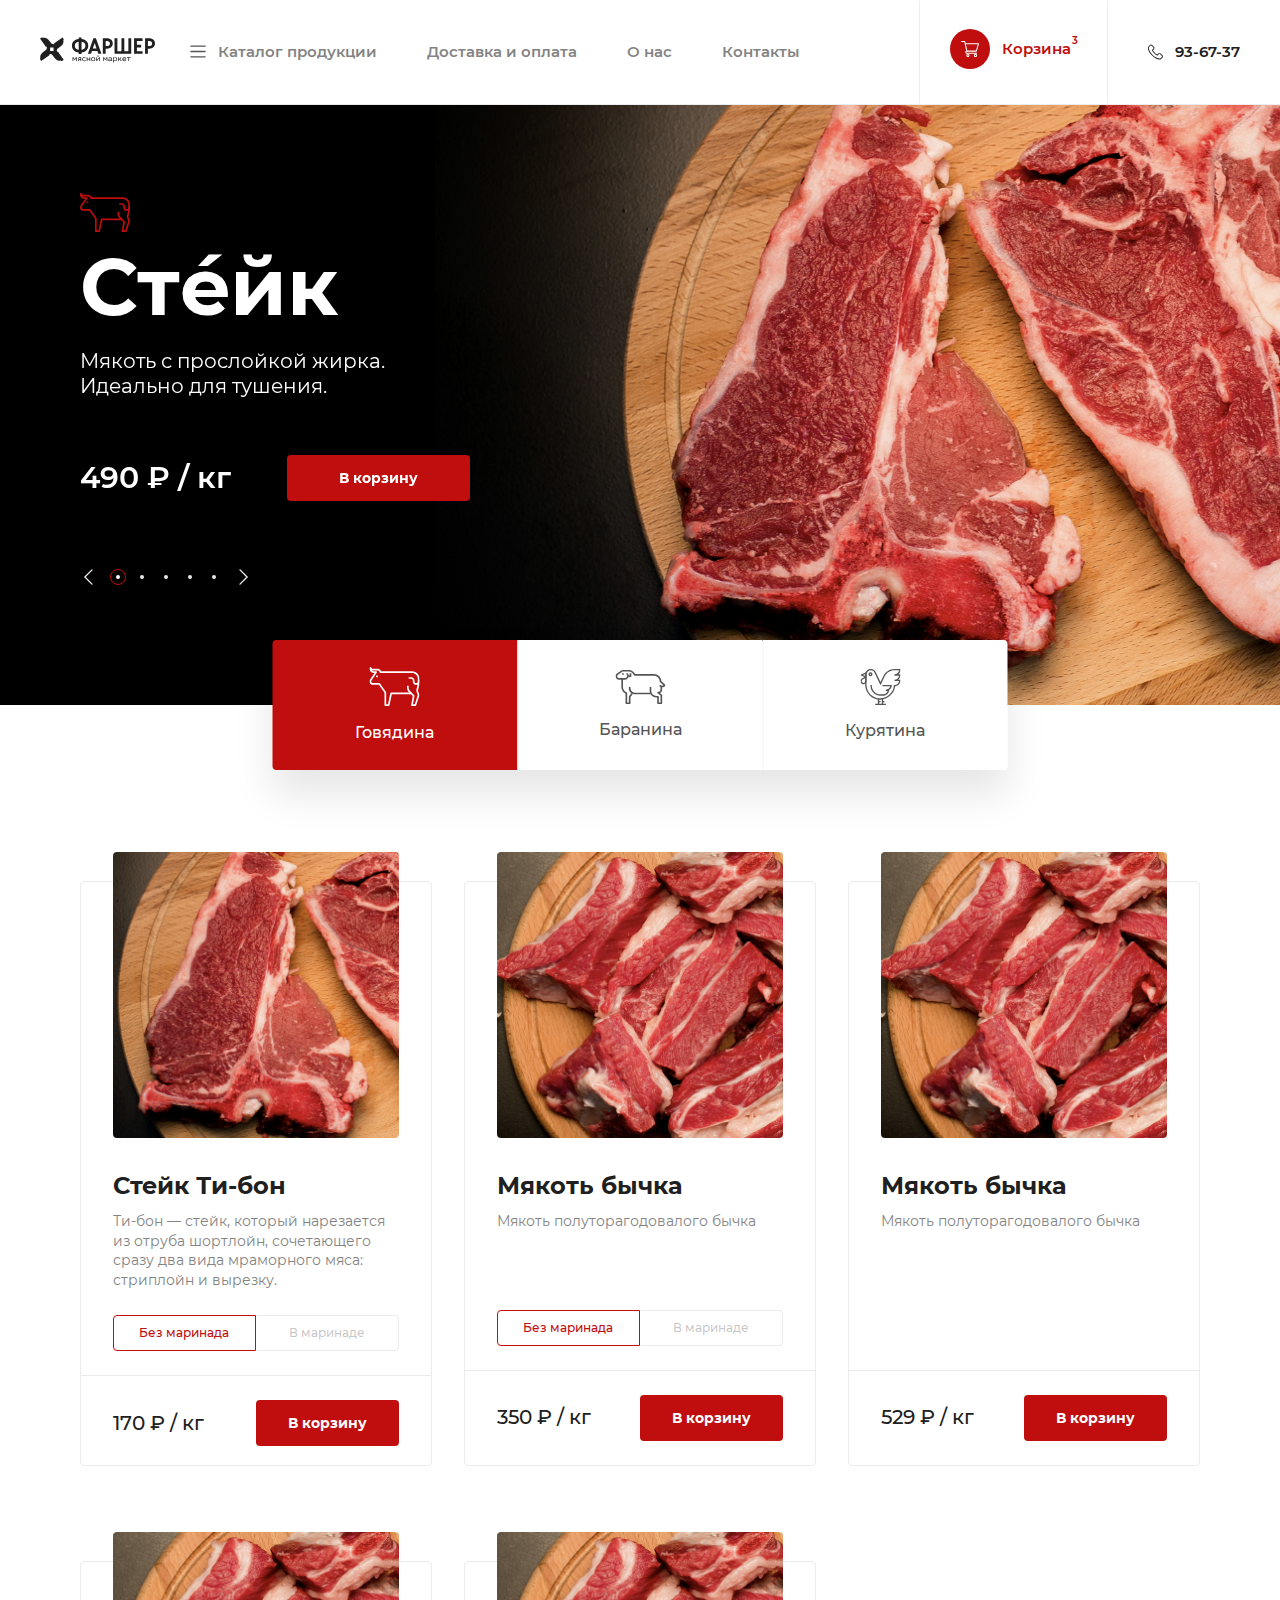
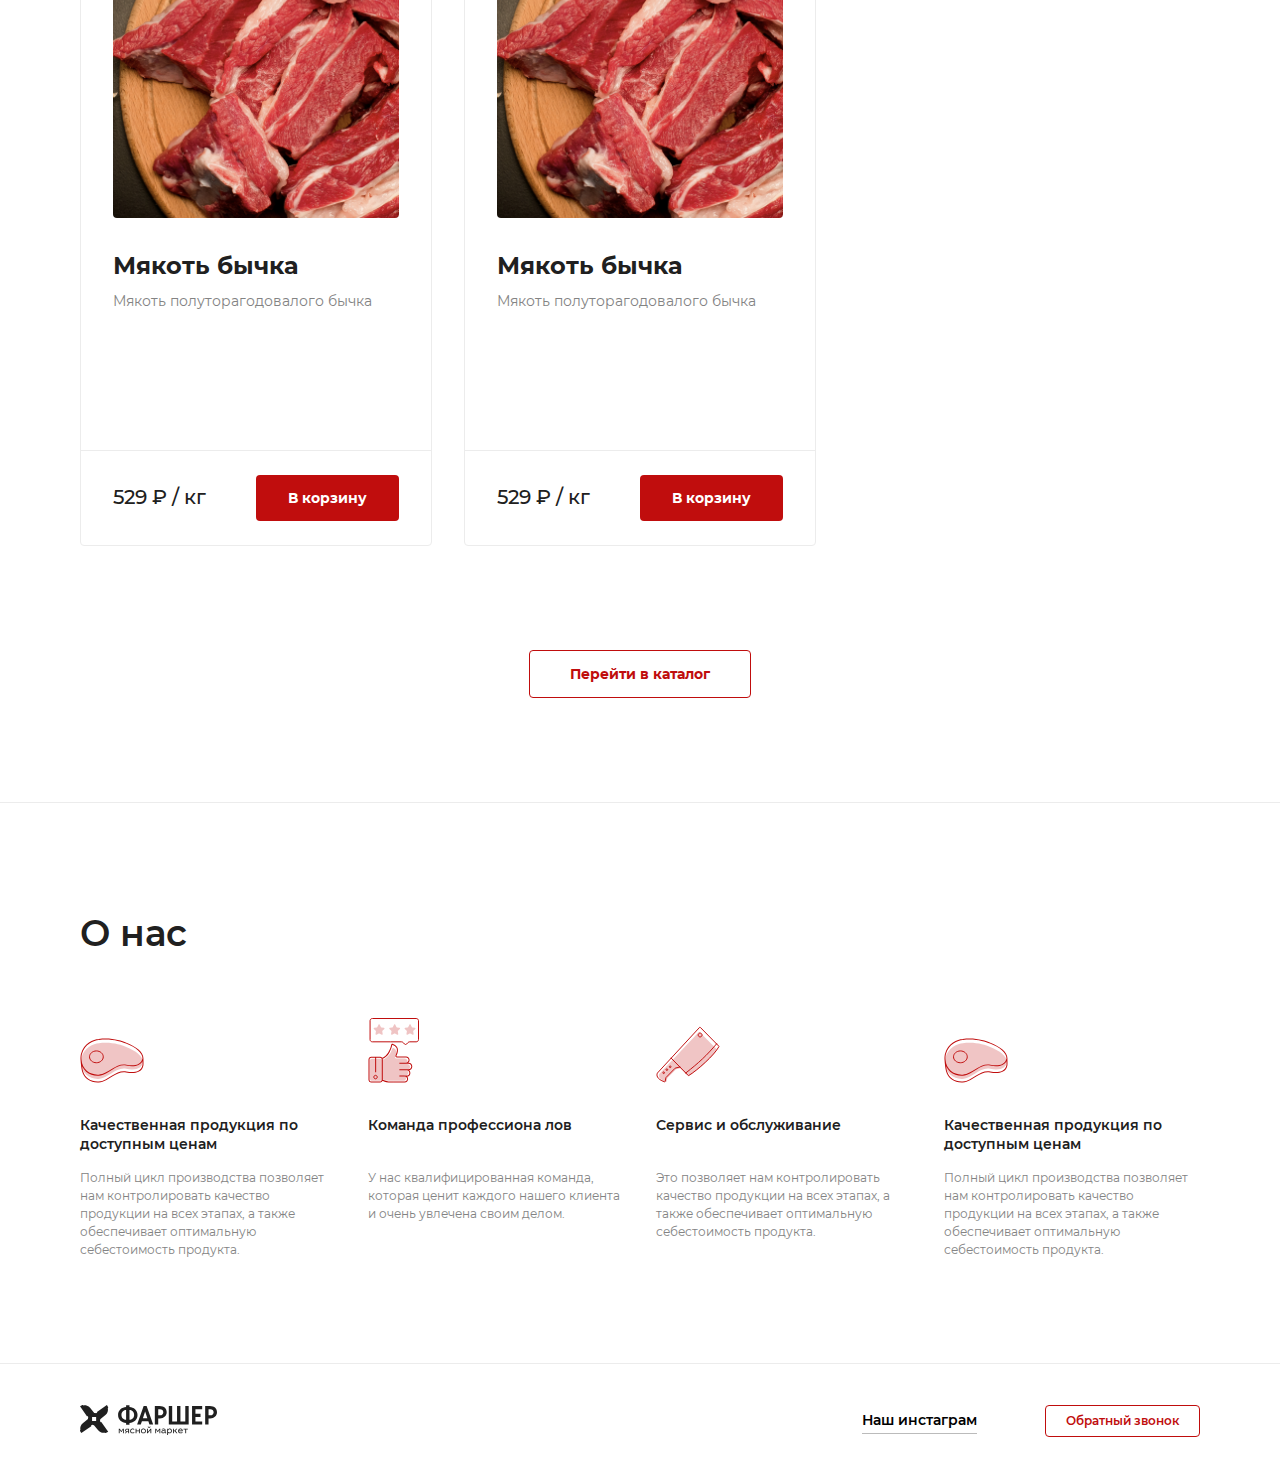
==== commit 1b95260f: "Добавил шрифты" ====
--- a/index.html
+++ b/index.html
@@ -5,7 +5,6 @@
 	<title>Фаршер</title>
 	<meta name="viewport" content="width=device-width, initial-scale=1.0">
 	<link rel="shortcut icon" href="#">
-	<link href="https://fonts.googleapis.com/css?family=Montserrat:400,500,600,700&amp;subset=cyrillic" rel="stylesheet">
 	<link rel="stylesheet" href="libs/slick/slick-theme.css">
 	<link rel="stylesheet" href="libs/slick/slick.css">
 	<link rel="stylesheet" href="libs/normalize.css">
--- a/css/style.min.css
+++ b/css/style.min.css
@@ -1 +1 @@
-html{font-size:16px;--white:#fff;--black:#202020;--grey:#838383;--red:#c00d0d;--kgrey:#555;--bdgrey:#ececec;--effect:cubic-bezier(0.215,0.61,0.355,1)}body{font-weight:400;font-family:'Montserrat',sans-serif;color:var(--grey)}*{-webkit-box-sizing:border-box;box-sizing:border-box}a{text-decoration:none;color:inherit}img{width:100%}button{cursor:pointer}button:focus{outline:none}ul{padding-left:0;margin:0;list-style-type:none}address{font-style:normal}.section-header{font-size:1.7rem;font-weight:700;color:#131313}.container{max-width:1150px;width:100%;margin:0 auto;padding:0 15px}h1,h2,h3,h4,h5,h6{margin:0;color:var(--black)}p{margin:0}.banner_title{font-weight:700;font-size:100px}.title_level_2{font-weight:700;font-size:48px}.title_level_3{font-weight:600;font-size:36px;line-height:1.47}.header{position:relative;font-weight:600;border-bottom:1px solid var(--bdgrey)}.header_wrap{display:-moz-flex;display:-ms-flex;display:-o-flex;display:-webkit-box;display:-ms-flexbox;display:flex;-ms-align-items:center;-webkit-box-align:center;-ms-flex-align:center;align-items:center;-webkit-box-pack:justify;-ms-flex-pack:justify;justify-content:space-between;padding:0 80px;line-height:1.18}.header_logo{-ms-flex-preferred-size:10%;flex-basis:10%;margin-right:50px;color:var(--black)}.header_logo_link{display:inline-block;width:137px;height:30px}.header_logo_link svg{width:100%;max-height:100%}.header_items{display:-moz-flex;display:-ms-flex;display:-o-flex;display:-webkit-box;display:-ms-flexbox;display:flex;-webkit-box-pack:justify;-ms-flex-pack:justify;justify-content:space-between;-ms-align-items:center;-webkit-box-align:center;-ms-flex-align:center;align-items:center;white-space:nowrap}.header_menu svg{width:16px;height:13px;margin-right:12px;color:var(--kgrey)}.nav_li{margin:38px 32px;display:-moz-flex;display:-ms-flex;display:-o-flex;display:-webkit-box;display:-ms-flexbox;display:flex;-moz-flex-direction:column;-ms-flex-direction:column;-o-flex-direction:column;-webkit-box-orient:vertical;-webkit-box-direction:normal;flex-direction:column;-ms-align-items:center;-webkit-box-align:center;-ms-flex-align:center;align-items:center;-webkit-box-pack:center;-ms-flex-pack:center;justify-content:center;z-index:5}.nav_li:hover{padding-bottom:38px;margin:38px 32px 0}.call_us_phone,.cart_mobile{display:none}.submenu:hover{display:block}.nav_li:first-child{margin-left:0}.header_nav_link{display:-webkit-box;display:-ms-flexbox;display:flex;-webkit-box-align:center;-ms-flex-align:center;align-items:center;padding:8px 0;-webkit-transition:color .2s var(--effect);-o-transition:color .2s var(--effect);transition:color .2s var(--effect)}.header_nav_link:hover{color:var(--black)}.header_nav{display:-moz-flex;display:-ms-flex;display:-o-flex;display:-webkit-box;display:-ms-flexbox;display:flex;margin-right:15px}.header_cart{position:relative;padding:33px 55px 39px;border-left:1px solid var(--bdgrey);border-right:1px solid var(--bdgrey);margin-right:-55px}.header_cart_link{position:relative;display:-moz-flex;display:-ms-flex;display:-o-flex;display:-webkit-box;display:-ms-flexbox;display:flex;-webkit-box-pack:justify;-ms-flex-pack:justify;justify-content:space-between;-ms-align-items:center;-webkit-box-align:center;-ms-flex-align:center;align-items:center;color:var(--red)}.header_cart_wrap{position:relative;width:40px;height:40px;margin-right:12px;display:-moz-flex;display:-ms-flex;display:-o-flex;display:-webkit-box;display:-ms-flexbox;display:flex;color:var(--white)}.header_cart_wrap:before{content:'';position:absolute;top:50%;left:50%;-webkit-transform:translate(-50%,-50%) scale(1);-ms-transform:translate(-50%,-50%) scale(1);transform:translate(-50%,-50%) scale(1);display:inline-block;width:100%;height:100%;z-index:0;border-radius:50%;background-color:var(--red);-webkit-transition:-webkit-transform .3s var(--effect);-o-transition:transform .3s var(--effect);transition:transform .3s var(--effect),-webkit-transform .3s var(--effect)}.header_cart:hover .header_cart_wrap:before{-webkit-transform:translate(-50%,-50%) scale(1.1);-ms-transform:translate(-50%,-50%) scale(1.1);transform:translate(-50%,-50%) scale(1.1)}.header_cart_wrap svg{position:relative;z-index:1;margin:auto}.header_cart_sup{font-size:10px;top:-0.8em;left:0.1em}.header_phone{-ms-flex-preferred-size:10%;flex-basis:10%;margin-left:50px;text-align:right;white-space:nowrap}.header_phone_number{color:var(--black);display:-webkit-box;display:-ms-flexbox;display:flex;-webkit-box-align:center;-ms-flex-align:center;align-items:center;-webkit-box-pack:end;-ms-flex-pack:end;justify-content:flex-end}.header_phone_number svg{margin-right:12px}.submenu{position:absolute;top:100%;left:0;-webkit-transform-origin:left;-ms-transform-origin:left;transform-origin:left;z-index:5;width:100%;padding:32px 0;background-color:var(--white);visibility:hidden;opacity:0;border-top:1px solid var(--bdgrey);border-bottom:1px solid var(--bdgrey);-webkit-box-shadow:0 8px 16px rgba(0,0,0,0.1);box-shadow:0 8px 16px rgba(0,0,0,0.1);-webkit-transition:opacity .5s,visibility .2s;-o-transition:opacity .5s,visibility .2s;transition:opacity .5s,visibility .2s}.nav_li:hover>.submenu{visibility:visible;opacity:1}.submenu a{display:inline-block}.submenu_blocks{display:-moz-flex;display:-ms-flex;display:-o-flex;display:-webkit-box;display:-ms-flexbox;display:flex}.submenu_block{-ms-flex-preferred-size:33.33%;flex-basis:33.33%}.submenu_item{padding-left:45px}.submenu li{display:block}.submenu_block_icon{display:inline-block;width:30px;height:20px;margin-right:10px;color:var(--red)}.submenu_block_icon svg{height:100%;max-width:100%}.submenu_nav_title{margin-bottom:12px;color:var(--black)}.submenu_nav_link{display:inline-block;font-size:.87rem;margin-bottom:10px;line-height:1}.submenu_nav_link:hover{color:var(--black)}#cart_popup_hidden{position:absolute;left:50%;top:100%;-webkit-transform:translate(-50%,-8px);-ms-transform:translate(-50%,-8px);transform:translate(-50%,-8px);z-index:2;width:320px;visibility:hidden;opacity:0;-webkit-transition:opacity .5s,visibility .2s,-webkit-transform .6s;transition:opacity .5s,visibility .2s,-webkit-transform .6s;-o-transition:opacity .5s,visibility .2s,transform .6s;transition:opacity .5s,visibility .2s,transform .6s;transition:opacity .5s,visibility .2s,transform .6s,-webkit-transform .6s;border-top:12px solid transparent}.cart_popup{-webkit-box-shadow:0 8px 16px rgba(0,0,0,0.1);box-shadow:0 8px 16px rgba(0,0,0,0.1);border-radius:4px;background-color:var(--white);border:1px solid var(--bdgrey)}#cart_popup:hover #cart_popup_hidden{display:block}.header_cart:hover #cart_popup_hidden{visibility:visible;opacity:1;-webkit-transform:translate(-50%,0);-ms-transform:translate(-50%,0);transform:translate(-50%,0)}.cart_popup_block{display:-moz-flex;display:-ms-flex;display:-o-flex;display:-webkit-box;display:-ms-flexbox;display:flex;-webkit-box-pack:justify;-ms-flex-pack:justify;justify-content:space-between;-ms-align-items:center;-webkit-box-align:center;-ms-flex-align:center;align-items:center;padding:15px;border-bottom:1px solid var(--bdgrey)}.cart_popup_img{-ms-flex-preferred-size:40px;flex-basis:40px;margin-right:10px}.cart_popup_img img{border-radius:4px;-webkit-box-shadow:0px 16px 40px rgba(0,0,0,0.1);box-shadow:0px 16px 40px rgba(0,0,0,0.1)}.cart_popup_name{margin-right:35px}.cart_popup_title,.cart_popup_price{font-weight:600;color:var(--black);font-size:.87rem;margin-bottom:2px}.cart_popup_title{font-weight:700}.cart_popup_text,.cart_popup_number{font-weight:500;font-size:.75rem}.popup_block_close{cursor:pointer;width:12px;height:12px;margin-left:20px;color:var(--kgrey)}.cart_popup_footer{display:-moz-flex;display:-ms-flex;display:-o-flex;display:-webkit-box;display:-ms-flexbox;display:flex;-webkit-box-pack:justify;-ms-flex-pack:justify;justify-content:space-between;-ms-align-items:center;-webkit-box-align:center;-ms-flex-align:center;align-items:center;padding:15px;font-weight:600}.cart_popup_summ{font-size:.87rem}.cart_all_summ{margin-left:4px;display:inline-block;color:var(--black);font-size:1.25rem}.popup_get{display:inline-block;width:50%;font-size:.75rem;text-align:center;padding:9px;margin-left:15px;color:var(--white);background-color:var(--red);border-radius:4px}#banner{position:relative;background-color:#000}.slick-slider{max-width:5000px}.slick-slide{outline:none}.slick-dotted.slick-slider{margin-bottom:0}.nav_banner{position:absolute;left:50%;bottom:144px;-webkit-transform:translateX(-50%);-ms-transform:translateX(-50%);transform:translateX(-50%);display:-webkit-box;display:-ms-flexbox;display:flex;-webkit-box-orient:horizontal;-webkit-box-direction:normal;-ms-flex-direction:row;flex-direction:row;max-width:1120px;width:100%;margin:auto;z-index:2}.slick-dots{position:static;display:-moz-flex;display:-ms-flex;display:-o-flex;display:-webkit-box;display:-ms-flexbox;display:flex;-ms-align-items:center;-webkit-box-align:center;-ms-flex-align:center;align-items:center;width:auto}.slick-next:before{display:none}.slick-next:after,.slick-prev:before{content:'';background:url(../img/icon/arrow.svg) no-repeat;background-size:100% 100%;display:inline-block;height:10px;width:16px;opacity:1}.slick-prev:before{-webkit-transform:rotate(90deg);-ms-transform:rotate(90deg);transform:rotate(90deg)}.slick-next:after{-webkit-transform:rotate(270deg);-ms-transform:rotate(270deg);transform:rotate(270deg)}.slick-prev,.slick-next{position:static;width:16px;height:16px;-webkit-transform:translate(0,0);-ms-transform:translate(0,0);transform:translate(0,0)}.slick-prev{margin-right:10px}.slick-next{margin-left:10px;-webkit-box-ordinal-group:11;-ms-flex-order:10;order:10}.slick-dots li{display:-webkit-box;display:-ms-flexbox;display:flex;-webkit-box-pack:center;-ms-flex-pack:center;justify-content:center;-webkit-box-align:center;-ms-flex-align:center;align-items:center;width:16px;height:16px;margin:0 4px;border:1px solid transparent;border-radius:50%}.slick-dots li.slick-active{border:1px solid var(--red);-webkit-transition:.4s var(--effect);-o-transition:.4s var(--effect);transition:.4s var(--effect)}.slick-dots li button{padding:0;width:4px;height:4px;background-color:#e7e7e7;border-radius:50%}.slick-dots li.slick-active button{background-color:var(--white)}.slick-dots li button:before{display:none}.banner_carousel_item{background:url(../img/bg/banner.png) no-repeat 100% 0%;background-size:100% 100%;display:-webkit-box;display:-ms-flexbox;display:flex;-webkit-box-align:center;-ms-flex-align:center;align-items:center;height:866px;color:var(--white);padding:15px 0 100px}.slick-initialized .slick-slide{display:-webkit-box;display:-ms-flexbox;display:flex}.banner_content{max-width:390px;width:100%}.banner_icon{width:50px;margin-bottom:4px;color:var(--red)}.banner_icon svg{max-width:100%;max-height:100%}.banner_title{margin-bottom:16px}.banner_descr{font-size:20px;line-height:25px;overflow:hidden;-o-text-overflow:ellipsis;text-overflow:ellipsis;display:-webkit-box;-webkit-line-clamp:4;-webkit-box-orient:vertical}.banner_info{display:-moz-flex;display:-ms-flex;display:-o-flex;display:-webkit-box;display:-ms-flexbox;display:flex;-webkit-box-pack:justify;-ms-flex-pack:justify;justify-content:space-between;-ms-align-items:center;-webkit-box-align:center;-ms-flex-align:center;align-items:center;-ms-flex-wrap:wrap;flex-wrap:wrap;margin-top:56px}.banner_price{font-weight:600;font-size:30px;margin-right:27px}.banner_cart{display:inline-block;background-color:var(--red);padding:15px 52px;font-weight:700;font-size:14px;border-radius:4px;-webkit-transition:-webkit-transform .3s var(--effect);-o-transition:transform .3s var(--effect);transition:transform .3s var(--effect),-webkit-transform .3s var(--effect);outline:none}#products{position:relative;padding:176px 0 104px;border-bottom:1px solid var(--bdgrey)}.product_kind_blocks{position:absolute;top:0;left:50%;z-index:3;-webkit-transform:translate(-50%,-50%);-ms-transform:translate(-50%,-50%);transform:translate(-50%,-50%);display:-moz-flex;display:-ms-flex;display:-o-flex;display:-webkit-box;display:-ms-flexbox;display:flex;border-radius:4px;-webkit-box-shadow:0px 24px 40px rgba(0,0,0,0.1);box-shadow:0px 24px 40px rgba(0,0,0,0.1)}.kind_block{z-index:3;-ms-flex-preferred-size:33.33%;flex-basis:33.33%;display:-moz-flex;display:-ms-flex;display:-o-flex;display:-webkit-box;display:-ms-flexbox;display:flex;-moz-flex-direction:column;-ms-flex-direction:column;-o-flex-direction:column;-webkit-box-orient:vertical;-webkit-box-direction:normal;flex-direction:column;-webkit-box-align:center;-ms-flex-align:center;align-items:center;-webkit-box-pack:center;-ms-flex-pack:center;justify-content:center;width:245px;height:130px;background-color:var(--white);color:var(--kgrey);border-left:1px solid var(--bdgrey);cursor:pointer;-webkit-transition:color .4s var(--effect);-o-transition:color .4s var(--effect);transition:color .4s var(--effect)}.kind_block:hover{color:var(--red)}#products .kind_block_active{background:var(--red);color:var(--white);border:none;cursor:default;-webkit-transition:.4s var(--effect);-o-transition:.4s var(--effect);transition:.4s var(--effect)}.kind_block:nth-child(2){border-radius:4px 0 0 4px;border:1px solid white}.kind_block:last-child{border-radius:0 4px 4px 0}.kind_overlay{position:absolute;bottom:0;left:2%;width:96%;height:99%;background:var(--white);border-radius:4px}.kind_block_icon{width:50px}.kind_block_icon svg{max-width:100%;max-height:100%}.kind_block_title{font-weight:500;margin-top:13px}.product_items{display:-moz-flex;display:-ms-flex;display:-o-flex;display:-webkit-box;display:-ms-flexbox;display:flex;-ms-flex-wrap:wrap;-o-flex-wrap:wrap;flex-wrap:wrap;margin:0 -16px -95px}#products .products_mutton{display:none}#products .products_chicken{display:none}.product_item{-ms-flex-preferred-size:calc(33.33% - 32px);flex-basis:calc(33.33% - 32px);height:585px;margin:0 16px 95px;border:1px solid var(--bdgrey);display:-moz-flex;display:-ms-flex;display:-o-flex;display:-webkit-box;display:-ms-flexbox;display:flex;-moz-flex-direction:column;-ms-flex-direction:column;-o-flex-direction:column;-webkit-box-orient:vertical;-webkit-box-direction:normal;flex-direction:column;border-radius:4px}.product_wrap{padding:0 32px}.product_img{position:relative;top:-30px;border-radius:4px;-webkit-transition:0.4s var(--effect);-o-transition:0.4s var(--effect);transition:0.4s var(--effect)}.product_img img{border-radius:4px;-webkit-transition:.4s var(--effect);-o-transition:.4s var(--effect);transition:.4s var(--effect)}.product_item:hover .product_img{top:-32px}.product_item:hover .product_img img{-webkit-box-shadow:0px 16px 40px rgba(0,0,0,.16);box-shadow:0px 16px 40px rgba(0,0,0,.16)}.product_title{font-weight:700;font-size:24px;color:var(--black);margin-bottom:12px}.product_descr{font-size:14px;margin-bottom:24px;line-height:1.42;overflow:hidden;-o-text-overflow:ellipsis;text-overflow:ellipsis;display:-webkit-box;-webkit-line-clamp:4;-webkit-box-orient:vertical}.product_btns{margin-top:auto}.product_marinades{display:-webkit-box;display:-ms-flexbox;display:flex;margin:auto 0 24px;padding:0 32px}.marinades_btn{-ms-flex-preferred-size:50%;font-weight:500;font-size:12px;flex-basis:50%;text-align:center;padding:10px;border:none;border:1px solid var(--bdgrey);cursor:pointer;background:transparent;-webkit-transition:.3s var(--effect);-o-transition:.3s var(--effect);transition:.3s var(--effect)}.marinades_btn:first-child{border-right:1px solid transparent;border-radius:4px 0 0 4px}.marinades_btn:last-child{border-left:1px solid transparent;border-radius:0 4px 4px 0}.product_marinades .marinade_checked{color:var(--red);border:1px solid var(--red)}.product_info{display:-moz-flex;display:-ms-flex;display:-o-flex;display:-webkit-box;display:-ms-flexbox;display:flex;-webkit-box-pack:justify;-ms-flex-pack:justify;justify-content:space-between;-ms-align-items:center;-webkit-box-align:center;-ms-flex-align:center;align-items:center;border-top:1px solid var(--bdgrey);padding:24px 32px}.product_price{-ms-flex-preferred-size:50%;flex-basis:50%;font-weight:500;font-size:20px;line-height:1.43;color:var(--black)}.product_btn{-ms-flex-preferred-size:50%;flex-basis:50%;display:inline-block;font-weight:700;font-size:14px;text-align:center;padding:15px;color:var(--white);background-color:var(--red);border-radius:4px;cursor:pointer;-webkit-transition:.3s var(--effect);-o-transition:.3s var(--effect);transition:.3s var(--effect)}.banner_cart:hover,.product_btn:hover,.form_btn:hover{-webkit-transform:translateY(-3px);-ms-transform:translateY(-3px);transform:translateY(-3px)}.banner_cart:active,.product_btn:active,.form_btn:active{-webkit-transform:translateY(0);-ms-transform:translateY(0);transform:translateY(0)}.proceed_btn{display:-moz-flex;display:-ms-flex;display:-o-flex;display:-webkit-box;display:-ms-flexbox;display:flex;-webkit-box-pack:center;-ms-flex-pack:center;justify-content:center;margin-top:104px}.proceed_btn_link{position:relative;display:inline-block;border:1px solid var(--red);color:var(--red);border-radius:4px;text-align:center;padding:15px 40px;background-color:var(--white);font-weight:700;font-size:14px;cursor:pointer;-webkit-transition:.4s var(--effect);-o-transition:.4s var(--effect);transition:.4s var(--effect)}.proceed_btn_link:before{position:absolute;top:0;left:-50%;content:"";background-color:rgba(255,255,255,0.5);height:100%;width:3em;display:block;-webkit-transform:skewX(-45deg) translateX(0);-ms-transform:skewX(-45deg) translateX(0);transform:skewX(-45deg) translateX(0)}.proceed_btn_link:hover{background-color:var(--red);color:var(--white)}.proceed_btn_link:hover:before{left:100%;-webkit-transform:skewX(-45deg) translateX(100%);-ms-transform:skewX(-45deg) translateX(100%);transform:skewX(-45deg) translateX(100%);-webkit-transition:all .6s ease-in-out;-o-transition:all .6s ease-in-out;transition:all .6s ease-in-out}#about{padding:104px 0}.about_title{color:var(--black)}.about_items{display:-moz-flex;display:-ms-flex;display:-o-flex;display:-webkit-box;display:-ms-flexbox;display:flex;margin:59px -16px 0}.about_item{-ms-flex-preferred-size:calc(25% - 32px);flex-basis:calc(25% - 32px);margin:0 16px}.about_item_img{position:relative;width:64px;height:64px;margin-bottom:33px}.about_item_img img{position:absolute;bottom:0;width:auto;max-width:100%}.about_item_title{min-height:37px;font-weight:600;font-size:14px;line-height:1.35;color:var(--black);margin-bottom:16px}.about_item_text{font-size:12px;line-height:1.5}.about_img{width:40px}.footer{padding:41px 0;border-top:1px solid var(--bdgrey)}.footer_row{display:-moz-flex;display:-ms-flex;display:-o-flex;display:-webkit-box;display:-ms-flexbox;display:flex;-webkit-box-pack:justify;-ms-flex-pack:justify;justify-content:space-between}.social_link{display:inline-block;border-bottom:1px solid rgba(85,85,85,.4);padding-bottom:4px;font-weight:600;font-size:14px;color:#000;margin-right:64px;;-webkit-transition:.3s var(--effect);;-o-transition:.3s var(--effect);;transition:.3s var(--effect)}.social_link:hover{border-bottom:1px solid rgba(85,85,85,1)}.social_callback{display:inline-block;font-weight:600;font-size:12px;padding:8px 20px;color:var(--red);text-align:center;border:1px solid var(--red);border-radius:4px;-webkit-transition:.4s var(--effect);-o-transition:.4s var(--effect);transition:.4s var(--effect)}.social_callback:hover{color:var(--white);background-color:var(--red)}#catalog{padding:57px 0 87px}.catalog_nav{position:-webkit-sticky;position:sticky;top:-1px;z-index:1;padding:23px 0 17px;color:var(--black);background-color:var(--white)}.catalog_kind_title{display:inline-block;font-weight:700;font-size:48px;line-height:53px;-webkit-transition:font-size .4s var(--effect);-o-transition:font-size .4s var(--effect);transition:font-size .4s var(--effect)}.sticky{z-index:4;padding:24px 0 17px;-webkit-box-shadow:0 8px 16px rgba(0,0,0,0.1);box-shadow:0 8px 16px rgba(0,0,0,0.1);-webkit-transition:0.4s var(--effect);-o-transition:0.4s var(--effect);transition:0.4s var(--effect)}.sticky .catalog_kind_title{font-size:36px}.catalog_row{display:-moz-flex;display:-ms-flex;display:-o-flex;display:-webkit-box;display:-ms-flexbox;display:flex;-webkit-box-pack:justify;-ms-flex-pack:justify;justify-content:space-between;-ms-align-items:center;-webkit-box-align:center;-ms-flex-align:center;align-items:center}.catalog_main_nav{position:relative}.catalog_kind_flex{display:-moz-flex;display:-ms-flex;display:-o-flex;display:-webkit-box;display:-ms-flexbox;display:flex;-ms-align-items:center;-webkit-box-align:center;-ms-flex-align:center;align-items:center;cursor:pointer}.catalog_kind_menu{width:16px;height:16px;margin-left:24px;-webkit-transition:-webkit-transform 0.2s var(--effect);-o-transition:transform 0.2s var(--effect);transition:transform 0.2s var(--effect),-webkit-transform 0.2s var(--effect)}.catalog_kind_active{-webkit-transform:rotate(-180deg);-ms-transform:rotate(-180deg);transform:rotate(-180deg)}.catalog_kind_links{position:absolute;top:100%;left:0;width:100%;background-color:var(--white);z-index:20;margin-top:24px;-webkit-transform:translateY(-24px);-ms-transform:translateY(-24px);transform:translateY(-24px);border:1px solid var(--bdgrey);border-radius:4px;-webkit-box-shadow:0 24px 40px rgba(0,0,0,0.1);box-shadow:0 24px 40px rgba(0,0,0,0.1);visibility:hidden;opacity:0;-webkit-transition:.4s var(--effect);-o-transition:.4s var(--effect);transition:.4s var(--effect)}.catalog_links_active{visibility:visible;opacity:1;-webkit-transform:translateY(0);-ms-transform:translateY(0);transform:translateY(0)}.catalog_kind_links li{display:block}.catalog_kind_links li:nth-child(even){border-top:1px solid var(--bdgrey)}.catalog_kind_link{display:block;padding:24px;color:var(--black);font-weight:600;font-size:24px;-webkit-transition:color .2s var(--effect);-o-transition:color .2s var(--effect);transition:color .2s var(--effect)}.catalog_kind_link:hover{color:var(--red)}.catalog_nav_links{display:-moz-flex;display:-ms-flex;display:-o-flex;display:-webkit-box;display:-ms-flexbox;display:flex;white-space:nowrap}.catalog_nav_li{margin-left:44px}.catalog_nav_link{display:inline-block;font-weight:600;padding:10px 20px;border:1px solid transparent;border-radius:24px}.catalog_nav_active{border:1px solid var(--red)}.catalog_nav_link:hover,.catalog_nav_links a.mPS2id-highlight{border:1px solid var(--red);-webkit-transition:1s var(--effect);-o-transition:1s var(--effect);transition:1s var(--effect)}.section_title{color:var(--black);margin-bottom:94px}.products_section{padding-top:47px;margin-bottom:33px}#cart{padding:80px 0 0;border-bottom:1px solid var(--bdgrey)}#cart h2{margin-bottom:32px}.cart_block{display:-moz-flex;display:-ms-flex;display:-o-flex;display:-webkit-box;display:-ms-flexbox;display:flex;-webkit-box-pack:justify;-ms-flex-pack:justify;justify-content:space-between;-ms-align-items:center;-webkit-box-align:center;-ms-flex-align:center;align-items:center;border-bottom:1px solid var(--bdgrey);padding:32px 0}.cart_img{width:80px;height:80px;margin-right:24px}.cart_img img{max-height:100%;border-radius:4px;-webkit-box-shadow:0px 16px 40px rgba(0,0,0,0.1);box-shadow:0px 16px 40px rgba(0,0,0,0.1)}.col_info{display:-moz-flex;display:-ms-flex;display:-o-flex;display:-webkit-box;display:-ms-flexbox;display:flex;-ms-align-items:center;-webkit-box-align:center;-ms-flex-align:center;align-items:center;-webkit-box-pack:justify;-ms-flex-pack:justify;justify-content:space-between;-ms-flex-preferred-size:100%;flex-basis:100%}.col_wrap{display:-moz-flex;display:-ms-flex;display:-o-flex;display:-webkit-box;display:-ms-flexbox;display:flex;-webkit-box-pack:justify;-ms-flex-pack:justify;justify-content:space-between;-webkit-box-align:center;-ms-flex-align:center;align-items:center;-ms-flex-preferred-size:51%;flex-basis:51%}.col_summ{display:-moz-flex;display:-ms-flex;display:-o-flex;display:-webkit-box;display:-ms-flexbox;display:flex;-ms-align-items:center;-webkit-box-align:center;-ms-flex-align:center;align-items:center;-webkit-box-pack:justify;-ms-flex-pack:justify;justify-content:space-between}.cart_descr{display:-moz-flex;display:-ms-flex;display:-o-flex;display:-webkit-box;display:-ms-flexbox;display:flex;-moz-flex-direction:column;-ms-flex-direction:column;-o-flex-direction:column;-webkit-box-orient:vertical;-webkit-box-direction:normal;flex-direction:column;-webkit-box-pack:center;-ms-flex-pack:center;justify-content:center;padding-right:25px}.cart_title,.cart_price{color:var(--black);font-size:20px;line-height:25px}.cart_title{font-weight:700}.cart_price{font-weight:500;margin-top:12px}.cart_kg{max-width:92px;width:100%;font-size:14px;font-weight:500;margin-right:32px}.kg_hidden{display:none}.cart_product_count{width:31px;font-weight:500;text-align:center;color:var(--black);margin:0 5px}.cart_add,.cart_remove{border:1px solid var(--red);width:32px;height:32px;cursor:pointer;display:-moz-flex;display:-ms-flex;display:-o-flex;display:-webkit-box;display:-ms-flexbox;display:flex;-moz-flex-direction:column;-ms-flex-direction:column;-o-flex-direction:column;-webkit-box-orient:vertical;-webkit-box-direction:normal;flex-direction:column;-webkit-box-pack:center;-ms-flex-pack:center;justify-content:center;-ms-align-items:center;-webkit-box-align:center;-ms-flex-align:center;align-items:center;color:var(--kgrey);border-radius:4px;-webkit-transition:.2s var(--effect);-o-transition:.2s var(--effect);transition:.2s var(--effect)}.cart_add:hover,.cart_remove:hover,.cart_block_close:hover{color:var(--red)}.text_summ{font-weight:500;font-size:14px;margin:0 16px 0 62px}.cart_price_summ{font-weight:600;font-size:24px;width:125px;text-align:right;color:var(--black)}.cart_price_summ span{display:none}.cart_text,.cart_number{font-weight:500;font-size:.75rem}.cart_block_close{display:-webkit-box;display:-ms-flexbox;display:flex;-webkit-box-pack:center;-ms-flex-pack:center;justify-content:center;-webkit-box-align:center;-ms-flex-align:center;align-items:center;width:12px;height:12px;margin-left:60px;cursor:pointer;color:var(--kgrey)}.cart_footer{display:-moz-flex;display:-ms-flex;display:-o-flex;display:-webkit-box;display:-ms-flexbox;display:flex;-webkit-box-pack:justify;-ms-flex-pack:justify;justify-content:space-between;-ms-align-items:center;-webkit-box-align:center;-ms-flex-align:center;align-items:center;padding:15px;font-weight:600}.cart_summ{font-size:.87rem}.cart_all_summ{margin-left:4px;display:inline-block;color:var(--black);font-size:1.25rem}.cart_get{display:inline-block;width:50%;font-size:.75rem;text-align:center;padding:9px;margin-left:15px;color:var(--white);background-color:var(--red);border-radius:4px}.total_block{display:-webkit-box;display:-ms-flexbox;display:flex;-webkit-box-pack:end;-ms-flex-pack:end;justify-content:flex-end;-webkit-box-align:center;-ms-flex-align:center;align-items:center;font-weight:600;font-size:32px;padding:40px 0;color:var(--black)}.total_text{display:inline-block;color:var(--kgrey);font-size:24px;margin-right:16px}#total_summ{display:inline-block}#registration{padding:75px 0 104px}.registration_title{color:#000}.form_blocks{display:-moz-flex;display:-ms-flex;display:-o-flex;display:-webkit-box;display:-ms-flexbox;display:flex;margin-top:64px}.form_block{-ms-flex-preferred-size:calc(33.33% - 21px);flex-basis:calc(33.33% - 21px);margin-right:32px}.form_block:last-child{margin-right:0}.form_block label{display:inline-block;font-weight:500;font-size:14px;color:var(--black);margin-bottom:15px}.form_input{display:block;width:100%;font-weight:500;font-size:14px;padding:15px 16px;color:var(--grey);border:1px solid var(--bdgrey);outline:none;border-radius:4px;-webkit-transition:.4s var(--effect);-o-transition:.4s var(--effect);transition:.4s var(--effect)}.form_input:focus{border:1px solid var(--red)}#input_location:focus::-webkit-input-placeholder{-webkit-transition:.1s var(--effect);-o-transition:.1s var(--effect);transition:.1s var(--effect);color:transparent}#input_location:focus:-moz-placeholder{-webkit-transition:.1s var(--effect);-o-transition:.1s var(--effect);transition:.1s var(--effect);color:transparent}#input_location:focus::-moz-placeholder{-webkit-transition:.1s var(--effect);-o-transition:.1s var(--effect);transition:.1s var(--effect);color:transparent}#input_locationfocus:-ms-input-placeholder{-webkit-transition:.1s var(--effect);-o-transition:.1s var(--effect);transition:.1s var(--effect);color:transparent}.form_row{display:-moz-flex;display:-ms-flex;display:-o-flex;display:-webkit-box;display:-ms-flexbox;display:flex;-webkit-box-pack:justify;-ms-flex-pack:justify;justify-content:space-between;-ms-align-items:center;-webkit-box-align:center;-ms-flex-align:center;align-items:center;margin-top:32px}.form_courier{font-weight:500;font-size:18px;color:var(--black);margin-right:15px}.form_btn{border:none;font-weight:700;font-size:14px;background-color:var(--red);color:var(--white);padding:15px 32px;border-radius:4px;-webkit-transition:-webkit-transform .3s var(--effect);-o-transition:transform .3s var(--effect);transition:transform .3s var(--effect),-webkit-transform .3s var(--effect)}.contacts{padding:80px 0 138px;color:var(--black)}.contacts_header{display:-moz-flex;display:-ms-flex;display:-o-flex;display:-webkit-box;display:-ms-flexbox;display:flex;-webkit-box-pack:justify;-ms-flex-pack:justify;justify-content:space-between;-ms-align-items:center;-webkit-box-align:center;-ms-flex-align:center;align-items:center;margin-bottom:64px}.contacts_header h2{-ms-flex-preferred-size:60%;flex-basis:60%}.work{padding-left:64px;-ms-flex-preferred-size:40%;flex-basis:40%;line-height:1.45}.chart_work{font-weight:600}.work_time{display:block;font-size:14px;margin-top:2px}.map_block{display:-moz-flex;display:-ms-flex;display:-o-flex;display:-webkit-box;display:-ms-flexbox;display:flex}#map{-ms-flex-preferred-size:60%;flex-basis:60%;height:508px}.address{-ms-flex-preferred-size:40%;flex-basis:40%;padding-left:64px}.address_shopes{font-weight:700;font-size:24px;line-height:1.55}.address_block{font-size:14px;margin:24px 0;line-height:18px}.address_block:last-child{margin-bottom:0}.address_city{font-weight:600;margin-top:32px}.address_street{margin-bottom:8px}+@font-face{font-family:'Montserrat';src:url(../fonts/Montserrat-Bold.eot);src:url(../fonts/Montserrat-Bold.eot?#iefix) format("embedded-opentype"),url(../fonts/Montserrat-Bold.woff2) format("woff2"),url(../fonts/Montserrat-Bold.woff) format("woff"),url(../fonts/Montserrat-Bold.ttf) format("truetype");font-weight:700;font-style:normal}@font-face{font-family:'Montserrat';src:url(../fonts/Montserrat-SemiBold.eot);src:url(../fonts/Montserrat-SemiBold.eot?#iefix) format("embedded-opentype"),url(../fonts/Montserrat-SemiBold.woff2) format("woff2"),url(../fonts/Montserrat-SemiBold.woff) format("woff"),url(../fonts/Montserrat-SemiBold.ttf) format("truetype");font-weight:600;font-style:normal}@font-face{font-family:'Montserrat';src:url(../fonts/Montserrat-Medium.eot);src:url(../fonts/Montserrat-Medium.eot?#iefix) format("embedded-opentype"),url(../fonts/Montserrat-Medium.woff2) format("woff2"),url(../fonts/Montserrat-Medium.woff) format("woff"),url(../fonts/Montserrat-Medium.ttf) format("truetype");font-weight:500;font-style:normal}@font-face{font-family:'Montserrat';src:url(../fonts/Montserrat-Regular.eot);src:url(../fonts/Montserrat-Regular.eot?#iefix) format("embedded-opentype"),url(../fonts/Montserrat-Regular.woff2) format("woff2"),url(../fonts/Montserrat-Regular.woff) format("woff"),url(../fonts/Montserrat-Regular.ttf) format("truetype");font-weight:400;font-style:normal}html{font-size:16px;--white:#fff;--black:#202020;--grey:#838383;--red:#c00d0d;--kgrey:#555;--bdgrey:#ececec;--effect:cubic-bezier(0.215,0.61,0.355,1)}body{font-weight:400;font-family:'Montserrat',sans-serif;color:var(--grey)}*{-webkit-box-sizing:border-box;box-sizing:border-box}a{text-decoration:none;color:inherit}img{width:100%}button{cursor:pointer}button:focus{outline:none}ul{padding-left:0;margin:0;list-style-type:none}address{font-style:normal}.section-header{font-size:1.7rem;font-weight:700;color:#131313}.container{max-width:1150px;width:100%;margin:0 auto;padding:0 15px}h1,h2,h3,h4,h5,h6{margin:0;color:var(--black)}p{margin:0}.banner_title{font-weight:700;font-size:100px}.title_level_2{font-weight:700;font-size:48px}.title_level_3{font-weight:600;font-size:36px;line-height:1.47}.header{position:relative;font-weight:600;border-bottom:1px solid var(--bdgrey)}.header_wrap{display:-moz-flex;display:-ms-flex;display:-o-flex;display:-webkit-box;display:-ms-flexbox;display:flex;-ms-align-items:center;-webkit-box-align:center;-ms-flex-align:center;align-items:center;-webkit-box-pack:justify;-ms-flex-pack:justify;justify-content:space-between;padding:0 80px;line-height:1.18}.header_logo{-ms-flex-preferred-size:10%;flex-basis:10%;margin-right:50px;color:var(--black)}.header_logo_link{display:inline-block;width:137px;height:30px}.header_logo_link svg{width:100%;max-height:100%}.header_items{display:-moz-flex;display:-ms-flex;display:-o-flex;display:-webkit-box;display:-ms-flexbox;display:flex;-webkit-box-pack:justify;-ms-flex-pack:justify;justify-content:space-between;-ms-align-items:center;-webkit-box-align:center;-ms-flex-align:center;align-items:center;white-space:nowrap}.header_menu svg{width:16px;height:13px;margin-right:12px;color:var(--kgrey)}.nav_li{margin:38px 32px;display:-moz-flex;display:-ms-flex;display:-o-flex;display:-webkit-box;display:-ms-flexbox;display:flex;-moz-flex-direction:column;-ms-flex-direction:column;-o-flex-direction:column;-webkit-box-orient:vertical;-webkit-box-direction:normal;flex-direction:column;-ms-align-items:center;-webkit-box-align:center;-ms-flex-align:center;align-items:center;-webkit-box-pack:center;-ms-flex-pack:center;justify-content:center;z-index:5}.nav_li:hover{padding-bottom:38px;margin:38px 32px 0}.call_us_phone,.cart_mobile{display:none}.submenu:hover{display:block}.nav_li:first-child{margin-left:0}.header_nav_link{display:-webkit-box;display:-ms-flexbox;display:flex;-webkit-box-align:center;-ms-flex-align:center;align-items:center;padding:8px 0;-webkit-transition:color .2s var(--effect);-o-transition:color .2s var(--effect);transition:color .2s var(--effect)}.header_nav_link:hover{color:var(--black)}.header_nav{display:-moz-flex;display:-ms-flex;display:-o-flex;display:-webkit-box;display:-ms-flexbox;display:flex;margin-right:15px}.header_cart{position:relative;padding:33px 55px 39px;border-left:1px solid var(--bdgrey);border-right:1px solid var(--bdgrey);margin-right:-55px}.header_cart_link{position:relative;display:-moz-flex;display:-ms-flex;display:-o-flex;display:-webkit-box;display:-ms-flexbox;display:flex;-webkit-box-pack:justify;-ms-flex-pack:justify;justify-content:space-between;-ms-align-items:center;-webkit-box-align:center;-ms-flex-align:center;align-items:center;color:var(--red)}.header_cart_wrap{position:relative;width:40px;height:40px;margin-right:12px;display:-moz-flex;display:-ms-flex;display:-o-flex;display:-webkit-box;display:-ms-flexbox;display:flex;color:var(--white)}.header_cart_wrap:before{content:'';position:absolute;top:50%;left:50%;-webkit-transform:translate(-50%,-50%) scale(1);-ms-transform:translate(-50%,-50%) scale(1);transform:translate(-50%,-50%) scale(1);display:inline-block;width:100%;height:100%;z-index:0;border-radius:50%;background-color:var(--red);-webkit-transition:-webkit-transform .3s var(--effect);-o-transition:transform .3s var(--effect);transition:transform .3s var(--effect),-webkit-transform .3s var(--effect)}.header_cart:hover .header_cart_wrap:before{-webkit-transform:translate(-50%,-50%) scale(1.1);-ms-transform:translate(-50%,-50%) scale(1.1);transform:translate(-50%,-50%) scale(1.1)}.header_cart_wrap svg{position:relative;z-index:1;margin:auto}.header_cart_sup{font-size:10px;top:-.8em;left:.1em}.header_phone{-ms-flex-preferred-size:10%;flex-basis:10%;margin-left:50px;text-align:right;white-space:nowrap}.header_phone_number{color:var(--black);display:-webkit-box;display:-ms-flexbox;display:flex;-webkit-box-align:center;-ms-flex-align:center;align-items:center;-webkit-box-pack:end;-ms-flex-pack:end;justify-content:flex-end}.header_phone_number svg{margin-right:12px}.submenu{position:absolute;top:100%;left:0;-webkit-transform-origin:left;-ms-transform-origin:left;transform-origin:left;z-index:5;width:100%;padding:32px 0;background-color:var(--white);visibility:hidden;opacity:0;border-top:1px solid var(--bdgrey);border-bottom:1px solid var(--bdgrey);-webkit-box-shadow:0 8px 16px rgba(0,0,0,0.1);box-shadow:0 8px 16px rgba(0,0,0,0.1);-webkit-transition:opacity .5s,visibility .2s;-o-transition:opacity .5s,visibility .2s;transition:opacity .5s,visibility .2s}.nav_li:hover > .submenu{visibility:visible;opacity:1}.submenu a{display:inline-block}.submenu_blocks{display:-moz-flex;display:-ms-flex;display:-o-flex;display:-webkit-box;display:-ms-flexbox;display:flex}.submenu_block{-ms-flex-preferred-size:33.33%;flex-basis:33.33%}.submenu_item{padding-left:45px}.submenu li{display:block}.submenu_block_icon{display:inline-block;width:30px;height:20px;margin-right:10px;color:var(--red)}.submenu_block_icon svg{height:100%;max-width:100%}.submenu_nav_title{margin-bottom:12px;color:var(--black)}.submenu_nav_link{display:inline-block;font-size:.87rem;margin-bottom:10px;line-height:1}.submenu_nav_link:hover{color:var(--black)}#cart_popup_hidden{position:absolute;left:50%;top:100%;-webkit-transform:translate(-50%,-8px);-ms-transform:translate(-50%,-8px);transform:translate(-50%,-8px);z-index:2;width:320px;visibility:hidden;opacity:0;-webkit-transition:opacity .5s,visibility .2s,-webkit-transform .6s;transition:opacity .5s,visibility .2s,-webkit-transform .6s;-o-transition:opacity .5s,visibility .2s,transform .6s;transition:opacity .5s,visibility .2s,transform .6s;transition:opacity .5s,visibility .2s,transform .6s,-webkit-transform .6s;border-top:12px solid transparent}.cart_popup{-webkit-box-shadow:0 8px 16px rgba(0,0,0,0.1);box-shadow:0 8px 16px rgba(0,0,0,0.1);border-radius:4px;background-color:var(--white);border:1px solid var(--bdgrey)}#cart_popup:hover #cart_popup_hidden{display:block}.header_cart:hover #cart_popup_hidden{visibility:visible;opacity:1;-webkit-transform:translate(-50%,0);-ms-transform:translate(-50%,0);transform:translate(-50%,0)}.cart_popup_block{display:-moz-flex;display:-ms-flex;display:-o-flex;display:-webkit-box;display:-ms-flexbox;display:flex;-webkit-box-pack:justify;-ms-flex-pack:justify;justify-content:space-between;-ms-align-items:center;-webkit-box-align:center;-ms-flex-align:center;align-items:center;padding:15px;border-bottom:1px solid var(--bdgrey)}.cart_popup_img{-ms-flex-preferred-size:40px;flex-basis:40px;margin-right:10px}.cart_popup_img img{border-radius:4px;-webkit-box-shadow:0 16px 40px rgba(0,0,0,0.1);box-shadow:0 16px 40px rgba(0,0,0,0.1)}.cart_popup_name{margin-right:35px}.cart_popup_title,.cart_popup_price{font-weight:600;color:var(--black);font-size:.87rem;margin-bottom:2px}.cart_popup_title{font-weight:700}.cart_popup_text,.cart_popup_number{font-weight:500;font-size:.75rem}.popup_block_close{cursor:pointer;width:12px;height:12px;margin-left:20px;color:var(--kgrey)}.cart_popup_footer{display:-moz-flex;display:-ms-flex;display:-o-flex;display:-webkit-box;display:-ms-flexbox;display:flex;-webkit-box-pack:justify;-ms-flex-pack:justify;justify-content:space-between;-ms-align-items:center;-webkit-box-align:center;-ms-flex-align:center;align-items:center;padding:15px;font-weight:600}.cart_popup_summ{font-size:.87rem}.cart_all_summ{margin-left:4px;display:inline-block;color:var(--black);font-size:1.25rem}.popup_get{display:inline-block;width:50%;font-size:.75rem;text-align:center;padding:9px;margin-left:15px;color:var(--white);background-color:var(--red);border-radius:4px}#banner{position:relative;background-color:#000}.slick-slider{max-width:5000px}.slick-slide{outline:none}.slick-dotted.slick-slider{margin-bottom:0}.nav_banner{position:absolute;left:50%;bottom:144px;-webkit-transform:translateX(-50%);-ms-transform:translateX(-50%);transform:translateX(-50%);display:-webkit-box;display:-ms-flexbox;display:flex;-webkit-box-orient:horizontal;-webkit-box-direction:normal;-ms-flex-direction:row;flex-direction:row;max-width:1120px;width:100%;margin:auto;z-index:2}.slick-dots{position:static;display:-moz-flex;display:-ms-flex;display:-o-flex;display:-webkit-box;display:-ms-flexbox;display:flex;-ms-align-items:center;-webkit-box-align:center;-ms-flex-align:center;align-items:center;width:auto}.slick-next:before{display:none}.slick-next:after,.slick-prev:before{content:'';background:url(../img/icon/arrow.svg) no-repeat;background-size:100% 100%;display:inline-block;height:10px;width:16px;opacity:1}.slick-prev:before{-webkit-transform:rotate(90deg);-ms-transform:rotate(90deg);transform:rotate(90deg)}.slick-next:after{-webkit-transform:rotate(270deg);-ms-transform:rotate(270deg);transform:rotate(270deg)}.slick-prev,.slick-next{position:static;width:16px;height:16px;-webkit-transform:translate(0,0);-ms-transform:translate(0,0);transform:translate(0,0)}.slick-prev{margin-right:10px}.slick-next{margin-left:10px;-webkit-box-ordinal-group:11;-ms-flex-order:10;order:10}.slick-dots li{display:-webkit-box;display:-ms-flexbox;display:flex;-webkit-box-pack:center;-ms-flex-pack:center;justify-content:center;-webkit-box-align:center;-ms-flex-align:center;align-items:center;width:16px;height:16px;margin:0 4px;border:1px solid transparent;border-radius:50%}.slick-dots li.slick-active{border:1px solid var(--red);-webkit-transition:.4s var(--effect);-o-transition:.4s var(--effect);transition:.4s var(--effect)}.slick-dots li button{padding:0;width:4px;height:4px;background-color:#e7e7e7;border-radius:50%}.slick-dots li.slick-active button{background-color:var(--white)}.slick-dots li button:before{display:none}.banner_carousel_item{background:url(../img/bg/banner.png) no-repeat 100% 0;background-size:100% 100%;display:-webkit-box;display:-ms-flexbox;display:flex;-webkit-box-align:center;-ms-flex-align:center;align-items:center;height:866px;color:var(--white);padding:15px 0 100px}.slick-initialized .slick-slide{display:-webkit-box;display:-ms-flexbox;display:flex}.banner_content{max-width:390px;width:100%}.banner_icon{width:50px;margin-bottom:4px;color:var(--red)}.banner_icon svg{max-width:100%;max-height:100%}.banner_title{margin-bottom:16px}.banner_descr{font-size:20px;line-height:25px;overflow:hidden;-o-text-overflow:ellipsis;text-overflow:ellipsis;display:-webkit-box;-webkit-line-clamp:4;-webkit-box-orient:vertical}.banner_info{display:-moz-flex;display:-ms-flex;display:-o-flex;display:-webkit-box;display:-ms-flexbox;display:flex;-webkit-box-pack:justify;-ms-flex-pack:justify;justify-content:space-between;-ms-align-items:center;-webkit-box-align:center;-ms-flex-align:center;align-items:center;-ms-flex-wrap:wrap;flex-wrap:wrap;margin-top:56px}.banner_price{font-weight:600;font-size:30px;margin-right:27px}.banner_cart{display:inline-block;background-color:var(--red);padding:15px 52px;font-weight:700;font-size:14px;border-radius:4px;-webkit-transition:-webkit-transform .3s var(--effect);-o-transition:transform .3s var(--effect);transition:transform .3s var(--effect),-webkit-transform .3s var(--effect);outline:none}#products{position:relative;padding:176px 0 104px;border-bottom:1px solid var(--bdgrey)}.product_kind_blocks{position:absolute;top:0;left:50%;z-index:3;-webkit-transform:translate(-50%,-50%);-ms-transform:translate(-50%,-50%);transform:translate(-50%,-50%);display:-moz-flex;display:-ms-flex;display:-o-flex;display:-webkit-box;display:-ms-flexbox;display:flex;border-radius:4px;-webkit-box-shadow:0 24px 40px rgba(0,0,0,0.1);box-shadow:0 24px 40px rgba(0,0,0,0.1)}.kind_block{z-index:3;-ms-flex-preferred-size:33.33%;flex-basis:33.33%;display:-moz-flex;display:-ms-flex;display:-o-flex;display:-webkit-box;display:-ms-flexbox;display:flex;-moz-flex-direction:column;-ms-flex-direction:column;-o-flex-direction:column;-webkit-box-orient:vertical;-webkit-box-direction:normal;flex-direction:column;-webkit-box-align:center;-ms-flex-align:center;align-items:center;-webkit-box-pack:center;-ms-flex-pack:center;justify-content:center;width:245px;height:130px;background-color:var(--white);color:var(--kgrey);border-left:1px solid var(--bdgrey);cursor:pointer;-webkit-transition:color .4s var(--effect);-o-transition:color .4s var(--effect);transition:color .4s var(--effect)}.kind_block:hover{color:var(--red)}#products .kind_block_active{background:var(--red);color:var(--white);border:none;cursor:default;-webkit-transition:.4s var(--effect);-o-transition:.4s var(--effect);transition:.4s var(--effect)}.kind_block:nth-child(2){border-radius:4px 0 0 4px;border:1px solid #fff}.kind_block:last-child{border-radius:0 4px 4px 0}.kind_overlay{position:absolute;bottom:0;left:2%;width:96%;height:99%;background:var(--white);border-radius:4px}.kind_block_icon{width:50px}.kind_block_icon svg{max-width:100%;max-height:100%}.kind_block_title{font-weight:500;margin-top:13px}.product_items{display:-moz-flex;display:-ms-flex;display:-o-flex;display:-webkit-box;display:-ms-flexbox;display:flex;-ms-flex-wrap:wrap;-o-flex-wrap:wrap;flex-wrap:wrap;margin:0 -16px -95px}#products .products_mutton{display:none}#products .products_chicken{display:none}.product_item{-ms-flex-preferred-size:calc(33.33% - 32px);flex-basis:calc(33.33% - 32px);height:585px;margin:0 16px 95px;border:1px solid var(--bdgrey);display:-moz-flex;display:-ms-flex;display:-o-flex;display:-webkit-box;display:-ms-flexbox;display:flex;-moz-flex-direction:column;-ms-flex-direction:column;-o-flex-direction:column;-webkit-box-orient:vertical;-webkit-box-direction:normal;flex-direction:column;border-radius:4px}.product_wrap{padding:0 32px}.product_img{position:relative;top:-30px;border-radius:4px;-webkit-transition:.4s var(--effect);-o-transition:.4s var(--effect);transition:.4s var(--effect)}.product_img img{border-radius:4px;-webkit-transition:.4s var(--effect);-o-transition:.4s var(--effect);transition:.4s var(--effect)}.product_item:hover .product_img{top:-32px}.product_item:hover .product_img img{-webkit-box-shadow:0 16px 40px rgba(0,0,0,.16);box-shadow:0 16px 40px rgba(0,0,0,.16)}.product_title{font-weight:700;font-size:24px;color:var(--black);margin-bottom:12px}.product_descr{font-size:14px;margin-bottom:24px;line-height:1.42;overflow:hidden;-o-text-overflow:ellipsis;text-overflow:ellipsis;display:-webkit-box;-webkit-line-clamp:4;-webkit-box-orient:vertical}.product_btns{margin-top:auto}.product_marinades{display:-webkit-box;display:-ms-flexbox;display:flex;margin:auto 0 24px;padding:0 32px}.marinades_btn{-ms-flex-preferred-size:50%;flex-basis:50%;font-weight:500;font-size:12px;text-align:center;padding:10px;border:none;border:1px solid var(--bdgrey);cursor:pointer;background:transparent;color:rgba(0,0,0,.24);-webkit-transition:.3s var(--effect);-o-transition:.3s var(--effect);transition:.3s var(--effect)}.marinades_btn:first-child{border-right:1px solid transparent;border-radius:4px 0 0 4px}.marinades_btn:last-child{border-left:1px solid transparent;border-radius:0 4px 4px 0}.product_marinades .marinade_checked{color:var(--red);border:1px solid var(--red)}.product_info{display:-moz-flex;display:-ms-flex;display:-o-flex;display:-webkit-box;display:-ms-flexbox;display:flex;-webkit-box-pack:justify;-ms-flex-pack:justify;justify-content:space-between;-ms-align-items:center;-webkit-box-align:center;-ms-flex-align:center;align-items:center;border-top:1px solid var(--bdgrey);padding:24px 32px}.product_price{-ms-flex-preferred-size:50%;flex-basis:50%;font-weight:500;font-size:20px;line-height:1.43;color:var(--black)}.product_btn{-ms-flex-preferred-size:50%;flex-basis:50%;display:inline-block;font-weight:700;font-size:14px;text-align:center;padding:15px;color:var(--white);background-color:var(--red);border-radius:4px;cursor:pointer;-webkit-transition:.3s var(--effect);-o-transition:.3s var(--effect);transition:.3s var(--effect)}.banner_cart:hover,.product_btn:hover,.form_btn:hover{-webkit-transform:translateY(-3px);-ms-transform:translateY(-3px);transform:translateY(-3px)}.banner_cart:active,.product_btn:active,.form_btn:active{-webkit-transform:translateY(0);-ms-transform:translateY(0);transform:translateY(0)}.proceed_btn{display:-moz-flex;display:-ms-flex;display:-o-flex;display:-webkit-box;display:-ms-flexbox;display:flex;-webkit-box-pack:center;-ms-flex-pack:center;justify-content:center;margin-top:104px}.proceed_btn_link{position:relative;display:inline-block;border:1px solid var(--red);color:var(--red);border-radius:4px;text-align:center;padding:15px 40px;background-color:var(--white);font-weight:700;font-size:14px;cursor:pointer;-webkit-transition:.4s var(--effect);-o-transition:.4s var(--effect);transition:.4s var(--effect)}.proceed_btn_link:before{position:absolute;top:0;left:-50%;content:"";background-color:rgba(255,255,255,0.5);height:100%;width:3em;display:block;-webkit-transform:skewX(-45deg) translateX(0);-ms-transform:skewX(-45deg) translateX(0);transform:skewX(-45deg) translateX(0)}.proceed_btn_link:hover{background-color:var(--red);color:var(--white)}.proceed_btn_link:hover:before{left:100%;-webkit-transform:skewX(-45deg) translateX(100%);-ms-transform:skewX(-45deg) translateX(100%);transform:skewX(-45deg) translateX(100%);-webkit-transition:all .6s ease-in-out;-o-transition:all .6s ease-in-out;transition:all .6s ease-in-out}#about{padding:104px 0}.about_title{color:var(--black)}.about_items{display:-moz-flex;display:-ms-flex;display:-o-flex;display:-webkit-box;display:-ms-flexbox;display:flex;margin:59px -16px 0}.about_item{-ms-flex-preferred-size:calc(25% - 32px);flex-basis:calc(25% - 32px);margin:0 16px}.about_item_img{position:relative;width:64px;height:64px;margin-bottom:33px}.about_item_img img{position:absolute;bottom:0;width:auto;max-width:100%}.about_item_title{min-height:37px;font-weight:600;font-size:14px;line-height:1.35;color:var(--black);margin-bottom:16px}.about_item_text{font-size:12px;line-height:1.5}.about_img{width:40px}.footer{padding:41px 0;border-top:1px solid var(--bdgrey)}.footer_row{display:-moz-flex;display:-ms-flex;display:-o-flex;display:-webkit-box;display:-ms-flexbox;display:flex;-webkit-box-pack:justify;-ms-flex-pack:justify;justify-content:space-between}.social_link{display:inline-block;border-bottom:1px solid rgba(85,85,85,.4);padding-bottom:4px;font-weight:600;font-size:14px;color:#000;margin-right:64px;-webkit-transition:.3s var(--effect);-o-transition:.3s var(--effect);transition:.3s var(--effect)}.social_link:hover{border-bottom:1px solid rgba(85,85,85,1)}.social_callback{display:inline-block;font-weight:600;font-size:12px;padding:8px 20px;color:var(--red);text-align:center;border:1px solid var(--red);border-radius:4px;-webkit-transition:.4s var(--effect);-o-transition:.4s var(--effect);transition:.4s var(--effect)}.social_callback:hover{color:var(--white);background-color:var(--red)}#catalog{padding:57px 0 87px}.catalog_nav{position:sticky;top:-1px;z-index:1;padding:23px 0 17px;color:var(--black);background-color:var(--white)}.catalog_kind_title{display:inline-block;font-weight:700;font-size:48px;line-height:53px;-webkit-transition:font-size .4s var(--effect);-o-transition:font-size .4s var(--effect);transition:font-size .4s var(--effect)}.sticky{z-index:4;padding:24px 0 17px;-webkit-box-shadow:0 8px 16px rgba(0,0,0,0.1);box-shadow:0 8px 16px rgba(0,0,0,0.1);-webkit-transition:.4s var(--effect);-o-transition:.4s var(--effect);transition:.4s var(--effect)}.sticky .catalog_kind_title{font-size:36px}.catalog_row{display:-moz-flex;display:-ms-flex;display:-o-flex;display:-webkit-box;display:-ms-flexbox;display:flex;-webkit-box-pack:justify;-ms-flex-pack:justify;justify-content:space-between;-ms-align-items:center;-webkit-box-align:center;-ms-flex-align:center;align-items:center}.catalog_main_nav{position:relative}.catalog_kind_flex{display:-moz-flex;display:-ms-flex;display:-o-flex;display:-webkit-box;display:-ms-flexbox;display:flex;-ms-align-items:center;-webkit-box-align:center;-ms-flex-align:center;align-items:center;cursor:pointer}.catalog_kind_menu{width:16px;height:16px;margin-left:24px;-webkit-transition:-webkit-transform .2s var(--effect);-o-transition:transform .2s var(--effect);transition:transform .2s var(--effect),-webkit-transform .2s var(--effect)}.catalog_kind_active{-webkit-transform:rotate(-180deg);-ms-transform:rotate(-180deg);transform:rotate(-180deg)}.catalog_kind_links{position:absolute;top:100%;left:0;width:100%;background-color:var(--white);z-index:20;margin-top:24px;-webkit-transform:translateY(-24px);-ms-transform:translateY(-24px);transform:translateY(-24px);border:1px solid var(--bdgrey);border-radius:4px;-webkit-box-shadow:0 24px 40px rgba(0,0,0,0.1);box-shadow:0 24px 40px rgba(0,0,0,0.1);visibility:hidden;opacity:0;-webkit-transition:.4s var(--effect);-o-transition:.4s var(--effect);transition:.4s var(--effect)}.catalog_links_active{visibility:visible;opacity:1;-webkit-transform:translateY(0);-ms-transform:translateY(0);transform:translateY(0)}.catalog_kind_links li{display:block}.catalog_kind_links li:nth-child(even){border-top:1px solid var(--bdgrey)}.catalog_kind_link{display:block;padding:24px;color:var(--black);font-weight:600;font-size:24px;-webkit-transition:color .2s var(--effect);-o-transition:color .2s var(--effect);transition:color .2s var(--effect)}.catalog_kind_link:hover{color:var(--red)}.catalog_nav_links{display:-moz-flex;display:-ms-flex;display:-o-flex;display:-webkit-box;display:-ms-flexbox;display:flex;white-space:nowrap}.catalog_nav_li{margin-left:44px}.catalog_nav_link{display:inline-block;font-weight:600;padding:10px 20px;border:1px solid transparent;border-radius:24px}.catalog_nav_active{border:1px solid var(--red)}.catalog_nav_link:hover,.catalog_nav_links a.mPS2id-highlight{border:1px solid var(--red);-webkit-transition:1s var(--effect);-o-transition:1s var(--effect);transition:1s var(--effect)}.section_title{color:var(--black);margin-bottom:94px}.products_section{padding-top:47px;margin-bottom:33px}#cart{padding:80px 0 0;border-bottom:1px solid var(--bdgrey)}#cart h2{margin-bottom:32px}.cart_block{display:-moz-flex;display:-ms-flex;display:-o-flex;display:-webkit-box;display:-ms-flexbox;display:flex;-webkit-box-pack:justify;-ms-flex-pack:justify;justify-content:space-between;-ms-align-items:center;-webkit-box-align:center;-ms-flex-align:center;align-items:center;border-bottom:1px solid var(--bdgrey);padding:32px 0}.cart_img{width:80px;height:80px;margin-right:24px}.cart_img img{max-height:100%;border-radius:4px;-webkit-box-shadow:0 16px 40px rgba(0,0,0,0.1);box-shadow:0 16px 40px rgba(0,0,0,0.1)}.col_info{display:-moz-flex;display:-ms-flex;display:-o-flex;display:-webkit-box;display:-ms-flexbox;display:flex;-ms-align-items:center;-webkit-box-align:center;-ms-flex-align:center;align-items:center;-webkit-box-pack:justify;-ms-flex-pack:justify;justify-content:space-between;-ms-flex-preferred-size:100%;flex-basis:100%}.col_wrap{display:-moz-flex;display:-ms-flex;display:-o-flex;display:-webkit-box;display:-ms-flexbox;display:flex;-webkit-box-pack:justify;-ms-flex-pack:justify;justify-content:space-between;-webkit-box-align:center;-ms-flex-align:center;align-items:center;-ms-flex-preferred-size:51%;flex-basis:51%}.col_summ{display:-moz-flex;display:-ms-flex;display:-o-flex;display:-webkit-box;display:-ms-flexbox;display:flex;-ms-align-items:center;-webkit-box-align:center;-ms-flex-align:center;align-items:center;-webkit-box-pack:justify;-ms-flex-pack:justify;justify-content:space-between}.cart_descr{display:-moz-flex;display:-ms-flex;display:-o-flex;display:-webkit-box;display:-ms-flexbox;display:flex;-moz-flex-direction:column;-ms-flex-direction:column;-o-flex-direction:column;-webkit-box-orient:vertical;-webkit-box-direction:normal;flex-direction:column;-webkit-box-pack:center;-ms-flex-pack:center;justify-content:center;padding-right:25px}.cart_title,.cart_price{color:var(--black);font-size:20px;line-height:25px}.cart_title{font-weight:700}.cart_price{font-weight:500;margin-top:12px}.cart_kg{max-width:92px;width:100%;font-size:14px;font-weight:500;margin-right:32px}.kg_hidden{display:none}.cart_product_count{width:31px;font-weight:500;text-align:center;color:var(--black);margin:0 5px}.cart_add,.cart_remove{border:1px solid var(--red);width:32px;height:32px;cursor:pointer;display:-moz-flex;display:-ms-flex;display:-o-flex;display:-webkit-box;display:-ms-flexbox;display:flex;-moz-flex-direction:column;-ms-flex-direction:column;-o-flex-direction:column;-webkit-box-orient:vertical;-webkit-box-direction:normal;flex-direction:column;-webkit-box-pack:center;-ms-flex-pack:center;justify-content:center;-ms-align-items:center;-webkit-box-align:center;-ms-flex-align:center;align-items:center;color:var(--kgrey);border-radius:4px;-webkit-transition:.2s var(--effect);-o-transition:.2s var(--effect);transition:.2s var(--effect)}.cart_add:hover,.cart_remove:hover,.cart_block_close:hover{color:var(--red)}.text_summ{font-weight:500;font-size:14px;margin:0 16px 0 62px}.cart_price_summ{font-weight:600;font-size:24px;width:125px;text-align:right;color:var(--black)}.cart_price_summ span{display:none}.cart_text,.cart_number{font-weight:500;font-size:.75rem}.cart_block_close{display:-webkit-box;display:-ms-flexbox;display:flex;-webkit-box-pack:center;-ms-flex-pack:center;justify-content:center;-webkit-box-align:center;-ms-flex-align:center;align-items:center;width:12px;height:12px;margin-left:60px;cursor:pointer;color:var(--kgrey)}.cart_footer{display:-moz-flex;display:-ms-flex;display:-o-flex;display:-webkit-box;display:-ms-flexbox;display:flex;-webkit-box-pack:justify;-ms-flex-pack:justify;justify-content:space-between;-ms-align-items:center;-webkit-box-align:center;-ms-flex-align:center;align-items:center;padding:15px;font-weight:600}.cart_summ{font-size:.87rem}.cart_all_summ{margin-left:4px;display:inline-block;color:var(--black);font-size:1.25rem}.cart_get{display:inline-block;width:50%;font-size:.75rem;text-align:center;padding:9px;margin-left:15px;color:var(--white);background-color:var(--red);border-radius:4px}.total_block{display:-webkit-box;display:-ms-flexbox;display:flex;-webkit-box-pack:end;-ms-flex-pack:end;justify-content:flex-end;-webkit-box-align:center;-ms-flex-align:center;align-items:center;font-weight:600;font-size:32px;padding:40px 0;color:var(--black)}.total_text{display:inline-block;color:var(--kgrey);font-size:24px;margin-right:16px}#total_summ{display:inline-block}#registration{padding:75px 0 104px}.registration_title{color:#000}.form_blocks{display:-moz-flex;display:-ms-flex;display:-o-flex;display:-webkit-box;display:-ms-flexbox;display:flex;margin-top:64px}.form_block{-ms-flex-preferred-size:calc(33.33% - 21px);flex-basis:calc(33.33% - 21px);margin-right:32px}.form_block:last-child{margin-right:0}.form_block label{display:inline-block;font-weight:500;font-size:14px;color:var(--black);margin-bottom:15px}.form_input{display:block;width:100%;font-weight:500;font-size:14px;padding:15px 16px;color:var(--grey);border:1px solid var(--bdgrey);outline:none;border-radius:4px;-webkit-transition:.4s var(--effect);-o-transition:.4s var(--effect);transition:.4s var(--effect)}.form_input:focus{border:1px solid var(--red)}#input_location:focus::-webkit-input-placeholder{-webkit-transition:.1s var(--effect);-o-transition:.1s var(--effect);transition:.1s var(--effect);color:transparent}#input_location:focus:-moz-placeholder{-webkit-transition:.1s var(--effect);-o-transition:.1s var(--effect);transition:.1s var(--effect);color:transparent}#input_location:focus::-moz-placeholder{-webkit-transition:.1s var(--effect);-o-transition:.1s var(--effect);transition:.1s var(--effect);color:transparent}#input_locationfocus:-ms-input-placeholder{-webkit-transition:.1s var(--effect);-o-transition:.1s var(--effect);transition:.1s var(--effect);color:transparent}.form_row{display:-moz-flex;display:-ms-flex;display:-o-flex;display:-webkit-box;display:-ms-flexbox;display:flex;-webkit-box-pack:justify;-ms-flex-pack:justify;justify-content:space-between;-ms-align-items:center;-webkit-box-align:center;-ms-flex-align:center;align-items:center;margin-top:32px}.form_courier{font-weight:500;font-size:18px;color:var(--black);margin-right:15px}.form_btn{border:none;font-weight:700;font-size:14px;background-color:var(--red);color:var(--white);padding:15px 32px;border-radius:4px;-webkit-transition:-webkit-transform .3s var(--effect);-o-transition:transform .3s var(--effect);transition:transform .3s var(--effect),-webkit-transform .3s var(--effect)}.contacts{padding:80px 0 138px;color:var(--black)}.contacts_header{display:-moz-flex;display:-ms-flex;display:-o-flex;display:-webkit-box;display:-ms-flexbox;display:flex;-webkit-box-pack:justify;-ms-flex-pack:justify;justify-content:space-between;-ms-align-items:center;-webkit-box-align:center;-ms-flex-align:center;align-items:center;margin-bottom:64px}.contacts_header h2{-ms-flex-preferred-size:60%;flex-basis:60%}.work{padding-left:64px;-ms-flex-preferred-size:40%;flex-basis:40%;line-height:1.45}.chart_work{font-weight:600}.work_time{display:block;font-size:14px;margin-top:2px}.map_block{display:-moz-flex;display:-ms-flex;display:-o-flex;display:-webkit-box;display:-ms-flexbox;display:flex}#map{-ms-flex-preferred-size:60%;flex-basis:60%;height:508px}.address{-ms-flex-preferred-size:40%;flex-basis:40%;padding-left:64px}.address_shopes{font-weight:700;font-size:24px;line-height:1.55}.address_block{font-size:14px;margin:24px 0;line-height:18px}.address_block:last-child{margin-bottom:0}.address_city{font-weight:600;margin-top:32px}.address_street{margin-bottom:8px}--- a/css/media.min.css
+++ b/css/media.min.css
@@ -1 +1 @@
-@media (max-width:1550px){.title_level_2{font-size:42px}.header{font-size:15px}.header_wrap{padding:0 40px}.header_logo{margin-right:20px}.header .header_logo_link{width:115px}.header_phone{margin-left:20px}.nav_li{margin:35px 25px}.nav_li:hover{margin:35px 25px 0;padding-bottom:35px}.nav_li:first-child{margin-left:0}.header_cart{padding:28px 30px 34px;margin-right:0}.header_items{width:calc(100% - 30px)}footer .header_logo{padding-left:0}.banner_carousel_item{height:600px;padding-bottom:130px}.banner_title{font-size:80px}.nav_banner{bottom:120px}}@media (max-width:1200px){.header{font-size:13px}.container,.nav_banner{max-width:none;width:85%;padding:0 15px}.banner_icon{width:45px}.banner_title{font-size:60px}.banner_descr{font-size:18px}.banner_price{font-size:24px}.header_wrap{padding:0 20px}.nav_li{margin:31px 14px}.nav_li:hover{margin:31px 14px 0;padding-bottom:31px}.nav_li:first-child{margin-left:0}.header_cart{padding:24px 20px 30px;margin-right:0}.footer{padding:33px 0}#products{padding-bottom:74px}.product_items{max-width:780px;width:100%;margin:0 auto -95px}.product_item{-ms-flex-preferred-size:calc(50% - 32px);flex-basis:calc(50% - 32px);margin:0 16px 95px;height:590px}.proceed_btn{margin-top:95px}#about{padding:54px 0 74px}.about_items{-ms-flex-wrap:wrap;flex-wrap:wrap;margin-top:4px}.about_item{-ms-flex-preferred-size:calc(50% - 32px);flex-basis:calc(50% - 32px);margin-top:45px;padding-right:20px}.catalog_kind_title{font-size:34px;line-height:39px}.sticky .catalog_kind_title{font-size:32px}.catalog_kind_menu{margin-left:18px}.catalog_nav_li{margin-left:30px}.catalog_nav_link{font-size:15px}.section_title{font-size:30px;margin-bottom:75px}#cart,.contacts{padding-top:64px}.cart_block{padding:26px 0}.col_wrap{-ms-flex-preferred-size:238px;flex-basis:238px}.total_block{padding:34px 0}.cart_col{-ms-flex-preferred-size:435px;flex-basis:435px}.cart_col:first-child{-ms-flex-preferred-size:40%;flex-basis:40%;margin-right:35px}.cart_kg{display:none}.kg_hidden{display:inline-block}.cart_product_count{width:50px}.text_summ,.cart_block_close{margin-left:50px}.cart_price_summ{font-size:22px}#registration{padding:54px 0 80px}.form_courier{font-size:17px}.title_level_2{font-size:36px}}@media (max-width:992px){.header{position:relative;font-size:18px;font-weight:600;border-bottom:1px solid var(--bdgrey)}.header .header_logo{position:relative;z-index:6;display:-webkit-box;display:-ms-flexbox;display:flex;-webkit-box-pack:justify;-ms-flex-pack:justify;justify-content:space-between;width:100%;margin-right:0;padding:20px}.header_items{position:absolute;top:0;height:100vh;left:0;right:0;width:100%;background:#fff;-webkit-box-flex:1;-ms-flex:1;flex:1;padding:65px 0 20px;-webkit-box-orient:vertical;-webkit-box-direction:normal;-ms-flex-direction:column;flex-direction:column;-webkit-box-align:start;-ms-flex-align:start;align-items:flex-start;visibility:hidden;opacity:0;z-index:5;-webkit-transform:scale(.95);-ms-transform:scale(.95);transform:scale(.95);-o-transition:transform 1s var(--effect),opacity .6s var(--effect);transition:transform 1s var(--effect),opacity .6s var(--effect),-webkit-transform 1s var(--effect)}.header_items_active{visibility:visible;opacity:1;-webkit-transform:scale(1);-ms-transform:scale(1);transform:scale(1)}.header_wrap{-webkit-box-orient:vertical;-webkit-box-direction:normal;-ms-flex-direction:column;flex-direction:column;padding:0}.header .header_logo_link{width:110px;height:24px}.header_nav{-webkit-box-orient:vertical;-webkit-box-direction:normal;-ms-flex-direction:column;flex-direction:column;width:100%;height:100%;border-top:1px solid var(--bdgrey);margin-right:0}.header .header_menu{display:none}.menu_mobile{cursor:pointer;display:-webkit-box;display:-ms-flexbox;display:flex;-webkit-box-orient:vertical;-webkit-box-direction:normal;-ms-flex-direction:column;flex-direction:column;-webkit-box-pack:center;-ms-flex-pack:center;justify-content:center;-ms-flex-item-align:center;align-self:center;height:16px;width:22px;z-index:100}.menu_mobile_line{background-color:var(--black);display:block;height:2px;margin:4px 0;-webkit-transition:.2s var(--effect);-o-transition:.2s var(--effect);transition:.2s var(--effect);-webkit-transition-delay:.2s;-o-transition-delay:.2s;transition-delay:.2s;width:100%}.menu_mobile::before,.menu_mobile::after{background-color:var(--black);content:'';display:block;height:2px;-webkit-transform-origin:right;-ms-transform-origin:right;transform-origin:right;-webkit-transition:.4s var(--effect);-o-transition:.4s var(--effect);transition:.4s var(--effect);width:100%}.menu_mobile_active .menu_mobile_line{-webkit-transform:scaleX(0);-ms-transform:scaleX(0);transform:scaleX(0);-webkit-transition-delay:0s;-o-transition-delay:0s;transition-delay:0s}.menu_mobile_active::before{-webkit-transform-origin:right;-ms-transform-origin:right;transform-origin:right;-webkit-transform:rotate(-45deg) translate(-1px,-4px);-ms-transform:rotate(-45deg) translate(-1px,-4px);transform:rotate(-45deg) translate(-1px,-4px);-webkit-transition-delay:.2s;-o-transition-delay:.2s;transition-delay:.2s}.menu_mobile_active::after{-webkit-transform-origin:right;-ms-transform-origin:right;transform-origin:right;-webkit-transform:rotate(45deg) translate(-1px,4px);-ms-transform:rotate(45deg) translate(-1px,4px);transform:rotate(45deg) translate(-1px,4px);-webkit-transition-delay:.2s;-o-transition-delay:.2s;transition-delay:.2s}.header .header_call_us{-webkit-box-orient:horizontal;-webkit-box-direction:normal;-ms-flex-direction:row;flex-direction:row;-webkit-box-pack:justify;-ms-flex-pack:justify;justify-content:space-between}.header .header_nav_link{width:auto}.call_us_phone{display:inline-block;font-weight:700;font-size:12px;border:1px solid var(--red);color:var(--red);padding:8px 24px;border-radius:4px;margin-right:20px;-webkit-transition:.3s var(--effect);-o-transition:.3s var(--effect);transition:.3s var(--effect)}.call_us_phone:hover{color:var(--white);background-color:var(--red)}.submenu_row{display:-webkit-box;display:-ms-flexbox;display:flex;-webkit-box-align:center;-ms-flex-align:center;align-items:center;-webkit-box-pack:justify;-ms-flex-pack:justify;justify-content:space-between}.submenu_toggle{position:relative;-ms-flex-item-align:center;-ms-grid-row-align:center;align-self:center;display:inline-block;width:16px;height:16px;cursor:pointer}.submenu_toggle span,.submenu_toggle span::before{position:absolute;top:50%;margin-top:-1px;left:50%;margin-left:-8px;width:16px;height:2px;background-color:var(--kgrey)}.submenu_toggle span::before{content:'';display:inline-block;-webkit-transform:rotate(90deg);-ms-transform:rotate(90deg);transform:rotate(90deg);opacity:1;-webkit-transition:.3s var(--effect);-o-transition:.3s var(--effect);transition:.3s var(--effect)}.submenu_toggle_active span:before{-webkit-transform:rotate(0);-ms-transform:rotate(0);transform:rotate(0)}.nav_li{-webkit-box-align:start;-ms-flex-align:start;align-items:flex-start;margin:0 0 6px;padding:0}.nav_li:hover{margin:0 0 6px;padding:0}.nav_li:first-child{-webkit-box-flex:1;-ms-flex:1;flex:1;margin-bottom:0}.nav_li:first-child:hover{margin-left:0}.nav_li:nth-child(2){border-top:1px solid var(--bdgrey);padding-top:19px}.header_nav_link{padding:5px 0;margin:0 20px}.header_phone{display:none}.cart_mobile{position:fixed;bottom:20px;right:20px;z-index:4;display:-webkit-box;display:-ms-flexbox;display:flex;-webkit-box-pack:center;-ms-flex-pack:center;justify-content:center;-webkit-box-align:center;-ms-flex-align:center;align-items:center;width:64px;height:64px;background-color:var(--red);color:var(--white);border-radius:50%}.cart_mobile svg{max-width:100%;max-height:100%}.body_hidden{overflow:hidden}.submenu{position:static;-webkit-box-flex:1;-ms-flex:1;flex:1;overflow:auto;-webkit-box-shadow:none;box-shadow:none;padding:20px 0 0;opacity:1;visibility:inherit;border:none}.submenu_blocks{width:100%;padding:0 20px;-webkit-box-orient:vertical;-webkit-box-direction:normal;-ms-flex-direction:column;flex-direction:column}.submenu_block{max-height:30px;overflow:hidden;-webkit-transition:0.6s var(--effect);-o-transition:0.6s var(--effect);transition:0.6s var(--effect);margin-bottom:32px}.submenu_block_icon{margin-right:25px}.submenu_nav_title{font-size:24px;margin-bottom:0}.submenu_item{margin-top:24px;padding-left:60px}.submenu_nav_link{font-size:1.29rem;margin-bottom:16px}.header_cart{padding:0;border:0;width:calc(100% - 40px);margin:50px 20px 0}.header_cart:hover{padding:0 0 0 0}#cart_popup_hidden{display:none}.header_cart_link{font-weight:700;color:var(--white);background-color:var(--red);padding:15px 24px;border-radius:4px}.header_cart_wrap{border-radius:0;width:19px;height:13px;padding:0}.header_cart_wrap:before{display:none}.header_cart:hover .header_cart_wrap{width:auto;height:auto}.header_cart_sup{top:0;left:0;font-size:14px}.footer{padding:25px 0}.banner_carousel_item{height:500px;background-size:90% 100%}.nav_banner{bottom:95px}.banner_content{max-width:320px}.banner_title{font-size:50px}.banner_descr{font-size:16px;line-height:19px}.banner_cart{padding:13px 36px;font-size:13px}.kind_block{width:215px;height:115px;font-size:15px}.kind_block_icon{width:45px;height:35px}#products{padding-bottom:64px}.product_items{max-width:628px;margin-bottom:-85px}.product_item{height:529px;margin:0 16px 85px}.product_img{top:-24px}.product_title{font-size:20px}.product_descr{line-height:1.3}.product_wrap,.product_marinades{padding:0 24px}.product_info{padding:24px}.proceed_btn{margin-top:85px}#about{padding:64px 0}.about_item{margin-top:35px}#catalog{padding:17px 0 67px}.catalog_kind_title{font-size:30px}.sticky .catalog_kind_title{font-size:28px}.catalog_kind_link:hover{color:inherit}.catalog_nav_li{margin-left:14px}.catalog_nav_li:first-child{margin-left:0}.catalog_nav_link{font-size:14px;font-weight:500;padding:8px 16px}.section_title{font-size:28px;margin-bottom:60px}.cart_block,.total_block{padding:24px 0}.total_block{font-size:28px}.total_text{font-size:22px}.cart_block:first-child{padding-top:0}.cart_img{width:88px;height:88px;margin-right:16px}.col_info{-ms-flex-wrap:wrap;flex-wrap:wrap}.cart_descr{-ms-flex-preferred-size:100%;flex-basis:100%}.col_wrap{-ms-flex-preferred-size:100%;flex-basis:100%;-webkit-box-pack:start;-ms-flex-pack:start;justify-content:flex-start}.text_summ,.cart_price,.cart_kg{display:none}.cart_descr{margin-bottom:14px;padding-right:0}.cart_title{font-weight:600;font-size:18px;margin-bottom:4px}.col_summ{-ms-flex-item-align:stretch;-ms-grid-row-align:stretch;align-self:stretch;-webkit-box-orient:vertical;-webkit-box-direction:normal;-ms-flex-direction:column;flex-direction:column;-webkit-box-pack:justify;-ms-flex-pack:justify;justify-content:space-between;-webkit-box-align:end;-ms-flex-align:end;align-items:flex-end}.cart_price_summ{font-weight:500;font-size:18px;width:110px}.cart_price_summ span{display:inline-block}.cart_block_close{-webkit-box-ordinal-group:0;-ms-flex-order:-1;order:-1}.kg_hidden{display:inline-block}.form_blocks{-webkit-box-orient:vertical;-webkit-box-direction:normal;-ms-flex-direction:column;flex-direction:column;margin-top:42px}.form_block{-ms-flex-preferred-size:auto;flex-basis:auto;max-width:375px;width:100%;margin-bottom:24px}.form_row{margin-top:0}#registration{padding-bottom:64px}.registration_title{font-size:32px}#map{height:400px}.address_shopes{font-size:20px}.work,.address{padding-left:24px}}@media (max-width:769px){.title_level_2{font-weight:600;font-size:32px}.product_btn:hover{-webkit-transform:translateY(0);-ms-transform:translateY(0);transform:translateY(0)}.banner_cart:hover{-webkit-transform:translateY(0);-ms-transform:translateY(0);transform:translateY(0)}.kind_block{width:190px;height:100px;font-size:14px}.kind_block_icon{width:42px;height:30px}.banner_carousel_item{height:400px;padding:32px 0;background-size:100% 100%}.banner_content{max-width:230px}.banner_icon{width:40px}.banner_title{font-size:50px;margin-bottom:12px}.banner_descr{font-size:15px;line-height:18px}.nav_banner{display:none}.banner_info{-webkit-box-orient:vertical;-webkit-box-direction:normal;-ms-flex-direction:column;flex-direction:column;-webkit-box-align:start;-ms-flex-align:start;align-items:flex-start;margin-top:12px}.banner_price{font-size:22px;margin-right:0}.banner_cart{margin-top:40px;padding:13px 30px}#products{padding:100px 0 0;border-bottom:none}.product_items{max-width:none;margin:0 0 -24px}.product_item:nth-child(odd){margin-left:0}.product_item:nth-child(even){margin-right:0}.products_section:last-child .product_items{margin-bottom:0}.products_section{padding-top:32px;margin-bottom:8px}.products_section:last-child{margin-bottom:85px}.products_section:last-child .product_item:last-child{margin:0}.product_item{padding-top:20px;-ms-flex-preferred-size:calc(50% - 12px);flex-basis:calc(50% - 12px);height:380px;margin:0 12px 24px}.product_item:first-child{border-top:1px solid var(--bdgrey)}.product_img{position:static;height:150px;overflow:hidden;margin-bottom:16px}.product_title{margin-bottom:4px}.product_descr{-webkit-line-clamp:3;line-height:1.1;margin-bottom:16px}.product_wrap,.product_marinades{padding:0 20px}.product_marinades{margin-bottom:16px}.product_info{padding:0 20px 20px;border-top:none}.product_btn{-ms-flex-preferred-size:auto;flex-basis:auto;padding:10px 24px}.marinades_btn{padding:8px}.product_marinades .marinade_checked{background-color:var(--bdgrey);border:1px solid var(--bdgrey);color:var(--black)}.proceed_btn{margin-top:49px}.proceed_btn_link{-ms-flex-preferred-size:375px;flex-basis:375px;margin:0 20px}#about .container{width:100%;padding:0}.about_title{padding:0 20px}.about_items{margin:32px 0 0}.about_item{-ms-flex-preferred-size:100%;flex-basis:100%;margin-top:45px;padding:20px;margin:0;border-bottom:1px solid var(--bdgrey)}.about_item:last-child{padding-bottom:0;border-bottom:none}.about_item_title{min-height:auto;font-size:18px}.about_item_text{font-size:14px;line-height:1.45}#products .container,.catalog_products .container{width:100%;padding:0 20px}#catalog{padding-bottom:0}.catalog_nav{padding:16px 0}.catalog_row{-webkit-box-orient:vertical;-webkit-box-direction:normal;-ms-flex-direction:column;flex-direction:column;-webkit-box-align:start;-ms-flex-align:start;align-items:flex-start;width:100%;padding:0 20px}.catalog_main_nav{display:-webkit-box;display:-ms-flexbox;display:flex;margin-bottom:24px}.catalog_main_nav .catalog_kind_title{font-weight:600;font-size:20px;line-height:25px}.catalog_kind_menu{display:none}.catalog_kind_links{position:static;display:-webkit-box;display:-ms-flexbox;display:flex;-webkit-box-align:center;-ms-flex-align:center;align-items:center;visibility:visible;opacity:1;margin-top:0;-webkit-transform:translateY(0);-ms-transform:translateY(0);transform:translateY(0);border:none;-webkit-box-shadow:none;box-shadow:none}.catalog_nav_link:hover{border:1px solid transparent}.catalog_kind_links li{margin-left:28px}.catalog_kind_links li:nth-child(even){border:none}.catalog_kind_link{padding:0;font-size:20px;opacity:0.24}.section_title{margin-bottom:14px}.contacts{padding:40px 0 64px}#cart{padding:40px 0 0;border-bottom:none}.total_block{-webkit-box-pack:justify;-ms-flex-pack:justify;justify-content:space-between;font-size:26px;padding-bottom:10px}#total_summ{line-height:36px}.total_text{font-size:20px;line-height:27px}.registration_title{font-size:24px;line-height:35px}.form_blocks{margin-top:24px}#map{max-width:375px;width:100%;height:300px;margin:auto}.contacts_header{-webkit-box-orient:vertical;-webkit-box-direction:normal;-ms-flex-direction:column;flex-direction:column;-webkit-box-align:start;-ms-flex-align:start;align-items:flex-start;margin-bottom:20px}.work{margin-top:32px}.work,.address{padding-left:0}.address_shopes{display:none}.city_first{margin-top:20px}.map_block{-webkit-box-orient:vertical;-webkit-box-direction:normal;-ms-flex-direction:column;flex-direction:column}}@media (max-width:680px){.footer .header_logo{margin:0;margin-bottom:40px}.footer_row{-webkit-box-orient:vertical;-webkit-box-direction:normal;-ms-flex-direction:column;flex-direction:column;-webkit-box-align:center;-ms-flex-align:center;align-items:center}#products .container,.catalog_products .container{padding:0}.banner_content{max-width:200px}.banner_icon{width:33px}.banner_title{margin-bottom:10px}.banner_info{margin-top:10px}.banner_price{font-size:20px}#products{padding-top:100px}.product_title{font-size:18px}.kind_block{height:95px}.about_items{margin:32px 0 0}.product_items{-webkit-box-pack:center;-ms-flex-pack:center;justify-content:center}.product_item{-ms-flex-preferred-size:375px;flex-basis:375px;height:auto}#catalog{padding-top:0}.section_title{padding:0 20px}.product_descr{font-size:13px}.catalog_main_nav .catalog_kind_title,.catalog_kind_link{font-size:19px}.catalog_nav_link{font-size:15px}.cart_price_summ,.cart_title{font-size:17px}.cart_price_summ{width:102px}.total_block{padding-bottom:0}.form_row{-webkit-box-orient:vertical;-webkit-box-direction:normal;-ms-flex-direction:column;flex-direction:column;margin-top:0;-webkit-box-align:start;-ms-flex-align:start;align-items:flex-start}.form_courier{font-size:14px;margin-bottom:24px}.form_btn{max-width:375px;width:100%}}@media (max-width:575px){#products .container{padding:0}.submenu_blocks,#registration .container{padding:0 20px}.header_items_active{padding-bottom:20px}.banner_cart{padding:12px 26px}.banner_carousel_item{height:325px}#products{padding-top:0}.product_kind_blocks{position:relative;width:100%;-webkit-transform:translate(-50%,0);-ms-transform:translate(-50%,0);transform:translate(-50%,0);margin-bottom:24px}.kind_block:nth-child(2),.kind_block:last-child{border-radius:0}.kind_block{width:auto;height:90px;font-size:13px}.kind_block_icon{width:35px;height:28px}.kind_block_title{margin-top:8px}.product_item{margin-bottom:-20px}.product_item{-ms-flex-preferred-size:375px;flex-basis:375px;margin:0 0 20px}.proceed_btn{margin-top:35px}.catalog_main_nav .catalog_kind_title,.catalog_kind_link{font-size:18px;line-height:23px}.catalog_nav_link{font-size:12px;line-height:15px}}@media (max-width:480px){.container{width:100%;padding-left:0;padding-right:0}.catalog_row,.submenu_blocks,.footer_row,#banner .container{padding:0 20px}.banner_carousel_item{height:290px}.banner_content{max-width:164px}#products .container{padding:0}.footer{padding:40px 0}.social{display:-webkit-box;display:-ms-flexbox;display:flex;-webkit-box-pack:center;-ms-flex-pack:center;justify-content:center;-ms-flex-wrap:wrap;flex-wrap:wrap;width:100%}.social_callback{-webkit-box-ordinal-group:0;-ms-flex-order:-1;order:-1;-ms-flex-preferred-size:375px;flex-basis:375px;font-weight:700;font-size:14px;line-height:18px;padding:15px 20px;margin-bottom:24px}.social_link{margin-right:0}.banner_icon{display:none}.banner_title{font-size:22px;margin-bottom:8px}.banner_descr{font-size:13px}.banner_info{margin-top:8px}.kind_block{height:75px;font-size:12px}.banner_price{font-size:18px}.banner_cart{font-size:12px;padding:10px 24px}.kind_block_icon{width:35px;height:24px}.product_item{-ms-flex-preferred-size:425px;flex-basis:425px}.product_title{font-size:17px}.catalog_nav_li{margin-left:2px}.section_title{margin-bottom:4px}.cart_price_summ,.cart_title{font-size:16px}#cart .container{padding:0}.cart_block{padding:24px 20px}.total_block{font-size:24px;padding:24px 20px 10px}.total_text{font-size:18px}#cart h2,.contacts_header,.address{padding:0 20px}}@media (max-width:425px){.header_nav_link{display:block;width:100%}.banner_carousel_item{height:260px}.banner_content{max-width:150px}.banner_title{font-size:20px}.banner_descr{font-size:12px}.product_kind_blocks{margin-bottom:4px}.kind_block{height:64px}#products{padding-top:0}.product_items{margin:0}.product_item{margin:0;border:none;border-bottom:1px solid var(--bdgrey);border-radius:0}.product_item:first-child{border-top:none}.product_title{font-size:16px}.product_descr{font-size:12px}.proceed_btn{margin-top:20px}.catalog_nav_li{margin-left:0}.catalog_nav_link{padding:8px 14px}.products_section:last-child .product_item:last-child{border-bottom:none}}@media (max-width:375px){.catalog_kind_links li{margin-left:14px}.catalog_kind_link{font-size:16px}.catalog_nav_link{margin-left:0;padding:6px 8px}.cart_img{margin-right:10px}.cart_add,.cart_remove{width:28px;height:28px}.cart_price_summ,.cart_title,.cart_product_count{font-size:14px}.cart_product_count{width:45px;margin:0}.cart_price_summ{width:84px}}+@media (max-width: 1550px){.title_level_2{font-size:42px}.header{font-size:15px}.header_wrap{padding:0 40px}.header_logo{margin-right:20px}.header .header_logo_link{width:115px}.header_phone{margin-left:20px}.nav_li{margin:35px 25px}.nav_li:hover{margin:35px 25px 0;padding-bottom:35px}.nav_li:first-child{margin-left:0}.header_cart{padding:28px 30px 34px;margin-right:0}.header_items{width:calc(100% - 30px)}footer .header_logo{padding-left:0}.banner_carousel_item{height:600px;padding-bottom:130px}.banner_title{font-size:80px}.nav_banner{bottom:120px}}@media (max-width: 1200px){.header{font-size:13px}.container,.nav_banner{max-width:none;width:85%;padding:0 15px}.banner_icon{width:45px}.banner_title{font-size:60px}.banner_descr{font-size:18px}.banner_price{font-size:24px}.header_wrap{padding:0 20px}.nav_li{margin:31px 14px}.nav_li:hover{margin:31px 14px 0;padding-bottom:31px}.nav_li:first-child{margin-left:0}.header_cart{padding:24px 20px 30px;margin-right:0}.footer{padding:33px 0}#products{padding-bottom:74px}.product_items{max-width:780px;width:100%;margin:0 auto -95px}.product_item{-ms-flex-preferred-size:calc(50% - 32px);flex-basis:calc(50% - 32px);margin:0 16px 95px;height:590px}.proceed_btn{margin-top:95px}#about{padding:54px 0 74px}.about_items{-ms-flex-wrap:wrap;flex-wrap:wrap;margin-top:4px}.about_item{-ms-flex-preferred-size:calc(50% - 32px);flex-basis:calc(50% - 32px);margin-top:45px;padding-right:20px}.catalog_kind_title{font-size:34px;line-height:39px}.sticky .catalog_kind_title{font-size:32px}.catalog_kind_menu{margin-left:18px}.catalog_nav_li{margin-left:30px}.catalog_nav_link{font-size:15px}.section_title{font-size:30px;margin-bottom:75px}#cart,.contacts{padding-top:64px}.cart_block{padding:26px 0}.col_wrap{-ms-flex-preferred-size:238px;flex-basis:238px}.total_block{padding:34px 0}.cart_col{-ms-flex-preferred-size:435px;flex-basis:435px}.cart_col:first-child{-ms-flex-preferred-size:40%;flex-basis:40%;margin-right:35px}.cart_kg{display:none}.kg_hidden{display:inline-block}.cart_product_count{width:50px}.text_summ,.cart_block_close{margin-left:50px}.cart_price_summ{font-size:22px}#registration{padding:54px 0 80px}.form_courier{font-size:17px}.title_level_2{font-size:36px}}@media (max-width: 992px){.header{position:relative;font-size:18px;font-weight:600;border-bottom:1px solid var(--bdgrey)}.header .header_logo{position:relative;z-index:6;display:-webkit-box;display:-ms-flexbox;display:flex;-webkit-box-pack:justify;-ms-flex-pack:justify;justify-content:space-between;width:100%;margin-right:0;padding:20px}.header_items{position:absolute;top:0;height:100vh;left:0;right:0;width:100%;background:#fff;-webkit-box-flex:1;-ms-flex:1;flex:1;padding:65px 0 20px;-webkit-box-orient:vertical;-webkit-box-direction:normal;-ms-flex-direction:column;flex-direction:column;-webkit-box-align:start;-ms-flex-align:start;align-items:flex-start;visibility:hidden;opacity:0;z-index:5;-webkit-transform:scale(.95);-ms-transform:scale(.95);transform:scale(.95);-o-transition:transform 1s var(--effect),opacity .6s var(--effect);transition:transform 1s var(--effect),opacity .6s var(--effect),-webkit-transform 1s var(--effect)}.header_items_active{visibility:visible;opacity:1;-webkit-transform:scale(1);-ms-transform:scale(1);transform:scale(1)}.header_wrap{-webkit-box-orient:vertical;-webkit-box-direction:normal;-ms-flex-direction:column;flex-direction:column;padding:0}.header .header_logo_link{width:110px;height:24px}.header_nav{-webkit-box-orient:vertical;-webkit-box-direction:normal;-ms-flex-direction:column;flex-direction:column;width:100%;height:100%;border-top:1px solid var(--bdgrey);margin-right:0}.header .header_menu{display:none}.menu_mobile{cursor:pointer;display:-webkit-box;display:-ms-flexbox;display:flex;-webkit-box-orient:vertical;-webkit-box-direction:normal;-ms-flex-direction:column;flex-direction:column;-webkit-box-pack:center;-ms-flex-pack:center;justify-content:center;-ms-flex-item-align:center;align-self:center;height:16px;width:22px;z-index:100}.menu_mobile_line{background-color:var(--black);display:block;height:2px;margin:4px 0;-webkit-transition:.2s var(--effect);-o-transition:.2s var(--effect);transition:.2s var(--effect);-webkit-transition-delay:.2s;-o-transition-delay:.2s;transition-delay:.2s;width:100%}.menu_mobile::before,.menu_mobile::after{background-color:var(--black);content:'';display:block;height:2px;-webkit-transform-origin:right;-ms-transform-origin:right;transform-origin:right;-webkit-transition:.4s var(--effect);-o-transition:.4s var(--effect);transition:.4s var(--effect);width:100%}.menu_mobile_active .menu_mobile_line{-webkit-transform:scaleX(0);-ms-transform:scaleX(0);transform:scaleX(0);-webkit-transition-delay:0;-o-transition-delay:0;transition-delay:0}.menu_mobile_active::before{-webkit-transform-origin:right;-ms-transform-origin:right;transform-origin:right;-webkit-transform:rotate(-45deg) translate(-1px,-4px);-ms-transform:rotate(-45deg) translate(-1px,-4px);transform:rotate(-45deg) translate(-1px,-4px);-webkit-transition-delay:.2s;-o-transition-delay:.2s;transition-delay:.2s}.menu_mobile_active::after{-webkit-transform-origin:right;-ms-transform-origin:right;transform-origin:right;-webkit-transform:rotate(45deg) translate(-1px,4px);-ms-transform:rotate(45deg) translate(-1px,4px);transform:rotate(45deg) translate(-1px,4px);-webkit-transition-delay:.2s;-o-transition-delay:.2s;transition-delay:.2s}.header .header_call_us{-webkit-box-orient:horizontal;-webkit-box-direction:normal;-ms-flex-direction:row;flex-direction:row;-webkit-box-pack:justify;-ms-flex-pack:justify;justify-content:space-between}.header .header_nav_link{width:auto}.call_us_phone{display:inline-block;font-weight:700;font-size:12px;border:1px solid var(--red);color:var(--red);padding:8px 24px;border-radius:4px;margin-right:20px;-webkit-transition:.3s var(--effect);-o-transition:.3s var(--effect);transition:.3s var(--effect)}.call_us_phone:hover{color:var(--white);background-color:var(--red)}.submenu_row{display:-webkit-box;display:-ms-flexbox;display:flex;-webkit-box-align:center;-ms-flex-align:center;align-items:center;-webkit-box-pack:justify;-ms-flex-pack:justify;justify-content:space-between}.submenu_toggle{position:relative;-ms-flex-item-align:center;-ms-grid-row-align:center;align-self:center;display:inline-block;width:16px;height:16px;cursor:pointer}.submenu_toggle span,.submenu_toggle span::before{position:absolute;top:50%;margin-top:-1px;left:50%;margin-left:-8px;width:16px;height:2px;background-color:var(--kgrey)}.submenu_toggle span::before{content:'';display:inline-block;-webkit-transform:rotate(90deg);-ms-transform:rotate(90deg);transform:rotate(90deg);opacity:1;-webkit-transition:.3s var(--effect);-o-transition:.3s var(--effect);transition:.3s var(--effect)}.submenu_toggle_active span:before{-webkit-transform:rotate(0);-ms-transform:rotate(0);transform:rotate(0)}.nav_li{-webkit-box-align:start;-ms-flex-align:start;align-items:flex-start;margin:0 0 6px;padding:0}.nav_li:hover{margin:0 0 6px;padding:0}.nav_li:first-child{-webkit-box-flex:1;-ms-flex:1;flex:1;margin-bottom:0}.nav_li:first-child:hover{margin-left:0}.nav_li:nth-child(2){border-top:1px solid var(--bdgrey);padding-top:19px}.header_nav_link{padding:5px 0;margin:0 20px}.header_phone{display:none}.cart_mobile{position:fixed;bottom:20px;right:20px;z-index:4;display:-webkit-box;display:-ms-flexbox;display:flex;-webkit-box-pack:center;-ms-flex-pack:center;justify-content:center;-webkit-box-align:center;-ms-flex-align:center;align-items:center;width:64px;height:64px;background-color:var(--red);color:var(--white);border-radius:50%}.cart_mobile svg{max-width:100%;max-height:100%}.body_hidden{overflow:hidden}.submenu{position:static;-webkit-box-flex:1;-ms-flex:1;flex:1;overflow:auto;-webkit-box-shadow:none;box-shadow:none;padding:20px 0 0;opacity:1;visibility:inherit;border:none;transition:none}.submenu_blocks{width:100%;padding:0 20px;-webkit-box-orient:vertical;-webkit-box-direction:normal;-ms-flex-direction:column;flex-direction:column}.submenu_block{max-height:30px;overflow:hidden;-webkit-transition:.6s var(--effect);-o-transition:.6s var(--effect);transition:.6s var(--effect);margin-bottom:32px}.submenu_block_icon{margin-right:25px}.submenu_nav_title{font-size:24px;margin-bottom:0}.submenu_item{margin-top:24px;padding-left:60px}.submenu_nav_link{font-size:1.29rem;margin-bottom:16px}.header_cart{padding:0;border:0;width:calc(100% - 40px);margin:50px 20px 0}.header_cart:hover{padding:0}#cart_popup_hidden{display:none}.header_cart_link{font-weight:700;color:var(--white);background-color:var(--red);padding:15px 24px;border-radius:4px}.header_cart_wrap{border-radius:0;width:19px;height:13px;padding:0}.header_cart_wrap:before{display:none}.header_cart:hover .header_cart_wrap{width:auto;height:auto}.header_cart_sup{top:0;left:0;font-size:14px}.footer{padding:25px 0}.banner_carousel_item{height:500px;background-size:90% 100%}.nav_banner{bottom:95px}.banner_content{max-width:320px}.banner_title{font-size:50px}.banner_descr{font-size:16px;line-height:19px}.banner_cart{padding:13px 36px;font-size:13px}.kind_block{width:215px;height:115px;font-size:15px}.kind_block_icon{width:45px;height:35px}#products{padding-bottom:64px}.product_items{max-width:628px;margin-bottom:-85px}.product_item{height:529px;margin:0 16px 85px}.product_img{top:-24px}.product_title{font-size:20px}.product_descr{line-height:1.3}.product_wrap,.product_marinades{padding:0 24px}.product_info{padding:24px}.proceed_btn{margin-top:85px}#about{padding:64px 0}.about_item{margin-top:35px}#catalog{padding:17px 0 67px}.catalog_kind_title{font-size:30px}.sticky .catalog_kind_title{font-size:28px}.catalog_kind_link:hover{color:inherit}.catalog_nav_li{margin-left:14px}.catalog_nav_li:first-child{margin-left:0}.catalog_nav_link{font-size:14px;font-weight:500;padding:8px 16px}.section_title{font-size:28px;margin-bottom:60px}.cart_block,.total_block{padding:24px 0}.total_block{font-size:28px}.total_text{font-size:22px}.cart_block:first-child{padding-top:0}.cart_img{width:88px;height:88px;margin-right:16px}.col_info{-ms-flex-wrap:wrap;flex-wrap:wrap}.cart_descr{-ms-flex-preferred-size:100%;flex-basis:100%}.col_wrap{-ms-flex-preferred-size:100%;flex-basis:100%;-webkit-box-pack:start;-ms-flex-pack:start;justify-content:flex-start}.text_summ,.cart_price,.cart_kg{display:none}.cart_descr{margin-bottom:14px;padding-right:0}.cart_title{font-weight:600;font-size:18px;margin-bottom:4px}.col_summ{-ms-flex-item-align:stretch;-ms-grid-row-align:stretch;align-self:stretch;-webkit-box-orient:vertical;-webkit-box-direction:normal;-ms-flex-direction:column;flex-direction:column;-webkit-box-pack:justify;-ms-flex-pack:justify;justify-content:space-between;-webkit-box-align:end;-ms-flex-align:end;align-items:flex-end}.cart_price_summ{font-weight:500;font-size:18px;width:110px}.cart_price_summ span{display:inline-block}.cart_block_close{-webkit-box-ordinal-group:0;-ms-flex-order:-1;order:-1}.kg_hidden{display:inline-block}.form_blocks{-webkit-box-orient:vertical;-webkit-box-direction:normal;-ms-flex-direction:column;flex-direction:column;margin-top:42px}.form_block{-ms-flex-preferred-size:auto;flex-basis:auto;max-width:375px;width:100%;margin-bottom:24px}.form_row{margin-top:0}#registration{padding-bottom:64px}.registration_title{font-size:32px}#map{height:400px}.address_shopes{font-size:20px}.work,.address{padding-left:24px}}@media (max-width: 769px){.title_level_2{font-weight:600;font-size:32px}.product_btn:hover{-webkit-transform:translateY(0);-ms-transform:translateY(0);transform:translateY(0)}.banner_cart:hover{-webkit-transform:translateY(0);-ms-transform:translateY(0);transform:translateY(0)}.kind_block{width:190px;height:100px;font-size:14px}.kind_block_icon{width:42px;height:30px}.banner_carousel_item{height:400px;padding:32px 0 80px;background-size:100% 100%}.banner_content{max-width:230px}.banner_icon{width:40px}.banner_title{font-size:50px;margin-bottom:12px}.banner_descr{font-size:15px;line-height:18px}.nav_banner{display:none}.banner_info{-webkit-box-orient:vertical;-webkit-box-direction:normal;-ms-flex-direction:column;flex-direction:column;-webkit-box-align:start;-ms-flex-align:start;align-items:flex-start;margin-top:12px}.banner_price{font-size:22px;margin-right:0}.banner_cart{margin-top:40px;padding:13px 30px}#products{padding:100px 0 85px;border-bottom:none}.product_items{max-width:none;margin:0 0 -24px}.product_item:nth-child(odd){margin-left:0}.product_item:nth-child(even){margin-right:0}.products_section:last-child .product_items{margin-bottom:0}.products_section{padding-top:32px;margin-bottom:8px}.products_section:last-child .product_item:last-child{margin:0}.product_item{padding-top:20px;-ms-flex-preferred-size:calc(50% - 12px);flex-basis:calc(50% - 12px);height:380px;margin:0 12px 24px}.product_item:first-child{border-top:1px solid var(--bdgrey)}.product_img{position:static;height:150px;overflow:hidden;margin-bottom:16px}.product_title{margin-bottom:4px}.product_descr{-webkit-line-clamp:3;line-height:1.1;margin-bottom:16px}.product_wrap,.product_marinades{padding:0 20px}.product_marinades{margin-bottom:16px}.product_info{padding:0 20px 20px;border-top:none}.product_btn{-ms-flex-preferred-size:auto;flex-basis:auto;padding:10px 24px}.marinades_btn{padding:8px}.product_marinades .marinade_checked{background-color:var(--bdgrey);border:1px solid var(--bdgrey);color:var(--black)}.proceed_btn{margin-top:49px}.proceed_btn_link{-ms-flex-preferred-size:375px;flex-basis:375px;margin:0 20px}#about .container{width:100%;padding:0}.about_title{padding:0 20px}.about_items{margin:32px 0 0}.about_item{-ms-flex-preferred-size:100%;flex-basis:100%;padding:20px;margin:0;border-bottom:1px solid var(--bdgrey)}.about_item:last-child{padding-bottom:0;border-bottom:none}.about_item_title{min-height:auto;font-size:18px}.about_item_text{font-size:14px;line-height:1.45}#products .container,.container{width:100%;padding-left:20px;padding-right:20px}.catalog_nav{padding:16px 0}.catalog_row{-webkit-box-orient:vertical;-webkit-box-direction:normal;-ms-flex-direction:column;flex-direction:column;-webkit-box-align:start;-ms-flex-align:start;align-items:flex-start;width:100%;padding:0 20px}.catalog_main_nav{display:-webkit-box;display:-ms-flexbox;display:flex;margin-bottom:24px}.catalog_main_nav .catalog_kind_title{font-weight:600;font-size:20px;line-height:25px}.catalog_kind_menu{display:none}.catalog_kind_links{position:static;display:-webkit-box;display:-ms-flexbox;display:flex;-webkit-box-align:center;-ms-flex-align:center;align-items:center;visibility:visible;opacity:1;margin-top:0;-webkit-transform:translateY(0);-ms-transform:translateY(0);transform:translateY(0);border:none;-webkit-box-shadow:none;box-shadow:none}.catalog_nav_link:hover{border:1px solid transparent}.catalog_kind_links li{margin-left:28px}.catalog_kind_links li:nth-child(even){border:none}.catalog_kind_link{padding:0;font-size:20px;opacity:.24}.section_title{margin-bottom:14px}.contacts{padding:40px 0 64px}#cart{padding:40px 0 0;border-bottom:none}.total_block{-webkit-box-pack:justify;-ms-flex-pack:justify;justify-content:space-between;font-size:26px;padding-bottom:10px}#total_summ{line-height:36px}.total_text{font-size:20px;line-height:27px}.registration_title{font-size:24px;line-height:35px}.form_blocks{margin-top:24px}#map{max-width:425px;width:100%;height:300px}.contacts_header{-webkit-box-orient:vertical;-webkit-box-direction:normal;-ms-flex-direction:column;flex-direction:column;-webkit-box-align:start;-ms-flex-align:start;align-items:flex-start;margin-bottom:20px}.work{margin-top:32px}.work,.address{padding-left:0}.address_shopes{display:none}.city_first{margin-top:20px}.map_block{-webkit-box-orient:vertical;-webkit-box-direction:normal;-ms-flex-direction:column;flex-direction:column}}@media (max-width: 680px){.footer .header_logo{margin:0;margin-bottom:40px}.footer_row{-webkit-box-orient:vertical;-webkit-box-direction:normal;-ms-flex-direction:column;flex-direction:column;-webkit-box-align:center;-ms-flex-align:center;align-items:center}#products .container,.catalog_products .container{padding:0}.banner_content{max-width:200px}.banner_icon{width:33px}.banner_title{margin-bottom:10px}.banner_info{margin-top:10px}.banner_price{font-size:20px}#products{padding-top:100px}.product_title{font-size:18px}.kind_block{height:95px}.about_items{margin:32px 0 0}.product_items{-webkit-box-pack:center;-ms-flex-pack:center;justify-content:center}.product_item{-ms-flex-preferred-size:375px;flex-basis:375px;height:auto;margin:0 auto 20px}.product_item:nth-child(odd){margin-left:auto}.product_item:nth-child(even){margin-right:auto}#catalog{padding-top:0}.section_title{padding:0 20px}.product_descr{font-size:13px}.catalog_main_nav .catalog_kind_title,.catalog_kind_link{font-size:19px}.catalog_nav_link{font-size:15px}.cart_price_summ,.cart_title{font-size:17px}.cart_price_summ{width:102px}.total_block{padding-bottom:0}.form_row{-webkit-box-orient:vertical;-webkit-box-direction:normal;-ms-flex-direction:column;flex-direction:column;margin-top:0;-webkit-box-align:start;-ms-flex-align:start;align-items:flex-start}.form_courier{font-size:14px;margin-bottom:24px}.form_btn{max-width:375px;width:100%}}@media (max-width: 575px){#products .container{padding:0}.submenu_blocks,#registration .container{padding:0 20px}.header_items_active{padding-bottom:20px}.banner_cart{padding:12px 26px}.banner_carousel_item{height:325px}#products{padding-top:0}.product_kind_blocks{position:relative;width:100%;-webkit-transform:translate(-50%,0);-ms-transform:translate(-50%,0);transform:translate(-50%,0);margin-bottom:24px}.kind_block:nth-child(2),.kind_block:last-child{border-radius:0}.kind_block{width:auto;height:90px;font-size:13px}.kind_block_icon{width:35px;height:28px}.kind_block_title{margin-top:8px}.product_items{margin-bottom:-20px}.product_item{-ms-flex-preferred-size:375px;flex-basis:375px}.proceed_btn{margin-top:35px}.catalog_main_nav .catalog_kind_title,.catalog_kind_link{font-size:18px;line-height:23px}.catalog_nav_link{font-size:12px;line-height:15px}}@media (max-width: 480px){.container{width:100%;padding-left:0;padding-right:0}.catalog_row,.submenu_blocks,.footer_row,#banner .container{padding:0 20px}.banner_carousel_item{height:290px}.banner_content{max-width:164px}#products .container{padding:0}.footer{padding:40px 0}.social{display:-webkit-box;display:-ms-flexbox;display:flex;-webkit-box-pack:center;-ms-flex-pack:center;justify-content:center;-ms-flex-wrap:wrap;flex-wrap:wrap;width:100%}.social_callback{-webkit-box-ordinal-group:0;-ms-flex-order:-1;order:-1;-ms-flex-preferred-size:375px;flex-basis:375px;font-weight:700;font-size:14px;line-height:18px;padding:15px 20px;margin-bottom:24px}.social_link{margin-right:0}.banner_icon{display:none}.banner_title{font-size:22px;margin-bottom:8px}.banner_descr{font-size:13px}.banner_info{margin-top:8px}.kind_block{height:75px;font-size:12px}.banner_price{font-size:18px}.banner_cart{font-size:12px;padding:10px 24px}.kind_block_icon{width:35px;height:24px}.product_item{-ms-flex-preferred-size:425px;flex-basis:425px}.product_title{font-size:17px}.catalog_nav_li{margin-left:2px}.section_title{margin-bottom:4px}.cart_price_summ,.cart_title{font-size:16px}#cart .container{padding:0}.cart_block{padding:24px 20px}.total_block{font-size:24px;padding:24px 20px 10px}.total_text{font-size:18px}#cart h2,.contacts_header,.address{padding:0 20px}#map{margin:auto}}@media (max-width: 425px){.header_nav_link{display:block;width:100%}.banner_carousel_item{height:260px}.banner_content{max-width:150px}.banner_title{font-size:20px}.banner_descr{font-size:12px}.product_kind_blocks{margin-bottom:4px}.kind_block{height:64px}#products{padding-top:0}.product_items{margin:0}.product_item{margin:0;border:none;border-bottom:1px solid var(--bdgrey);border-radius:0}.product_item:first-child{border-top:none}.product_title{font-size:16px}.product_descr{font-size:12px}.proceed_btn{margin-top:20px}.catalog_nav_li{margin-left:0}.catalog_nav_link{padding:8px 14px}.products_section:last-child .product_item:last-child{border-bottom:none}}@media (max-width: 375px){.catalog_kind_links li{margin-left:14px}.catalog_kind_link{font-size:16px}.catalog_nav_link{margin-left:0;padding:6px 8px}.cart_img{margin-right:10px}.cart_add,.cart_remove{width:28px;height:28px}.cart_price_summ,.cart_title,.cart_product_count{font-size:14px}.cart_product_count{width:45px;margin:0}.cart_price_summ{width:84px}}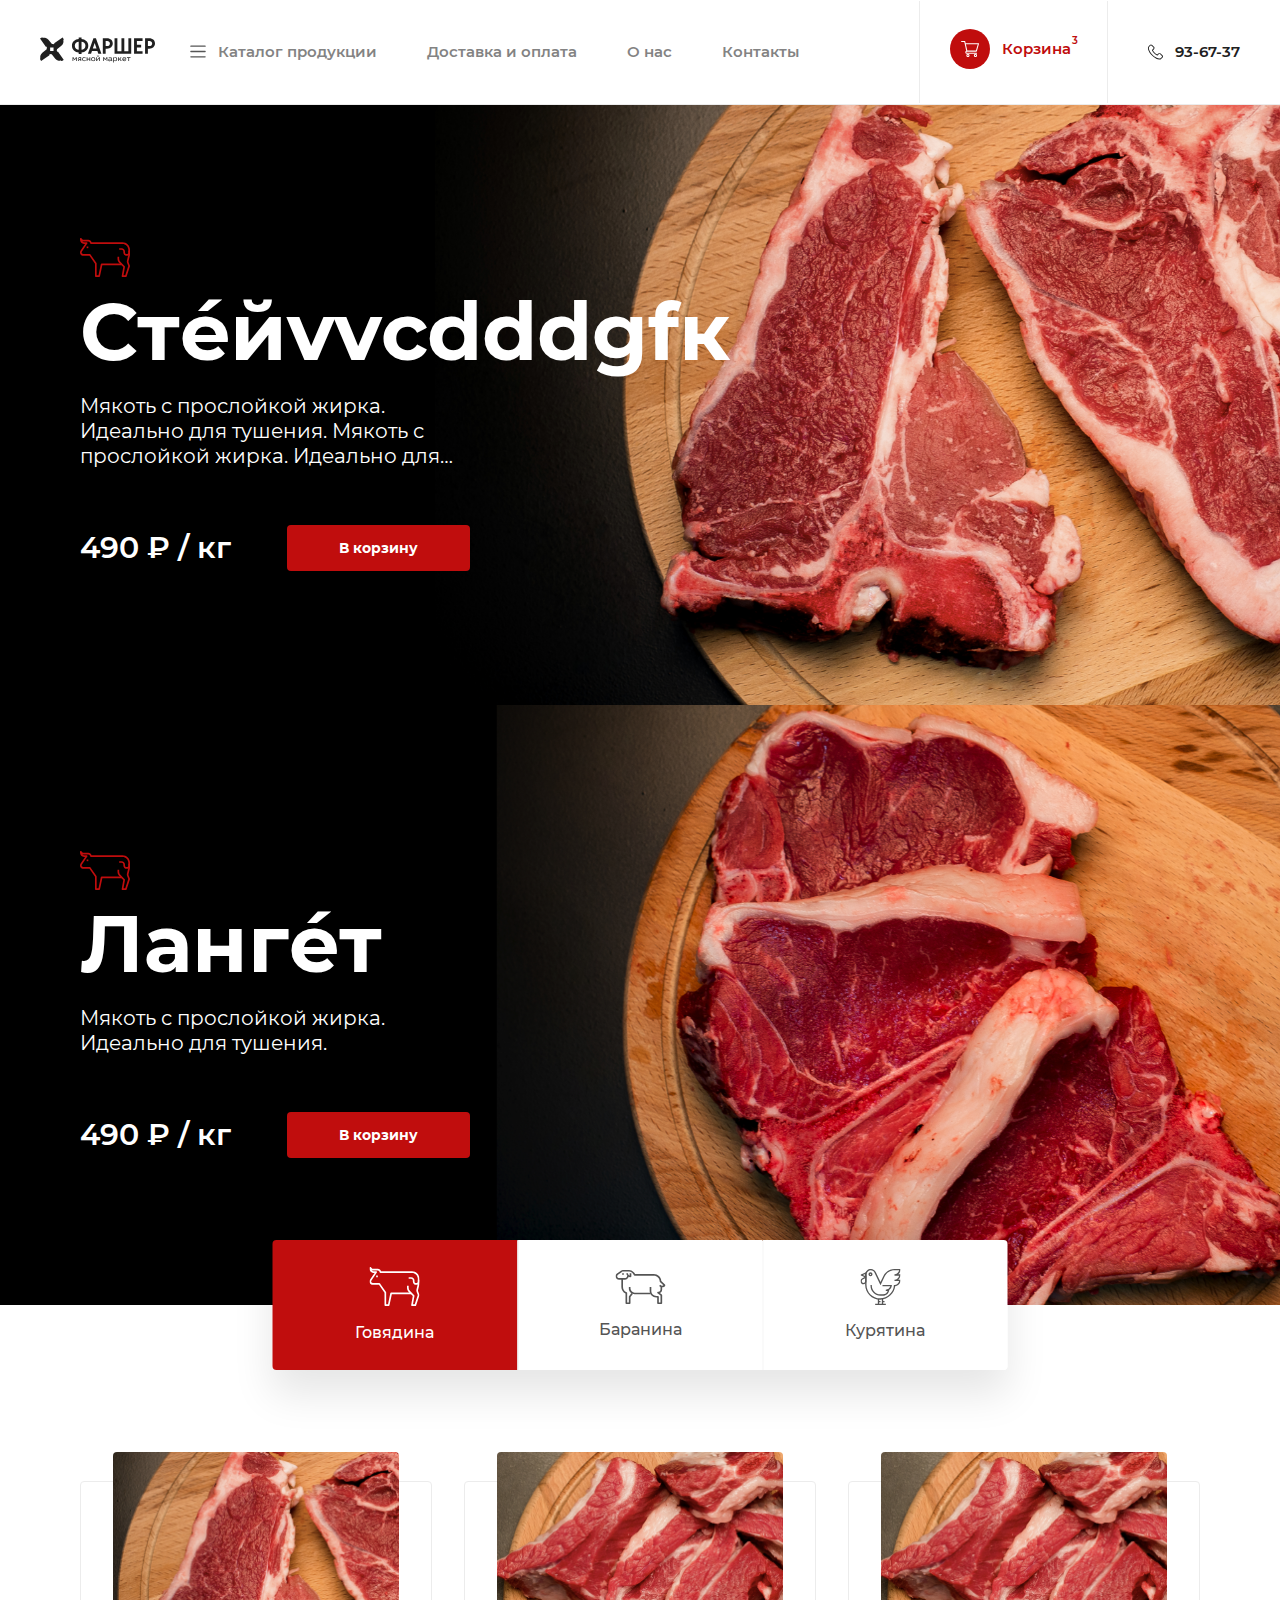
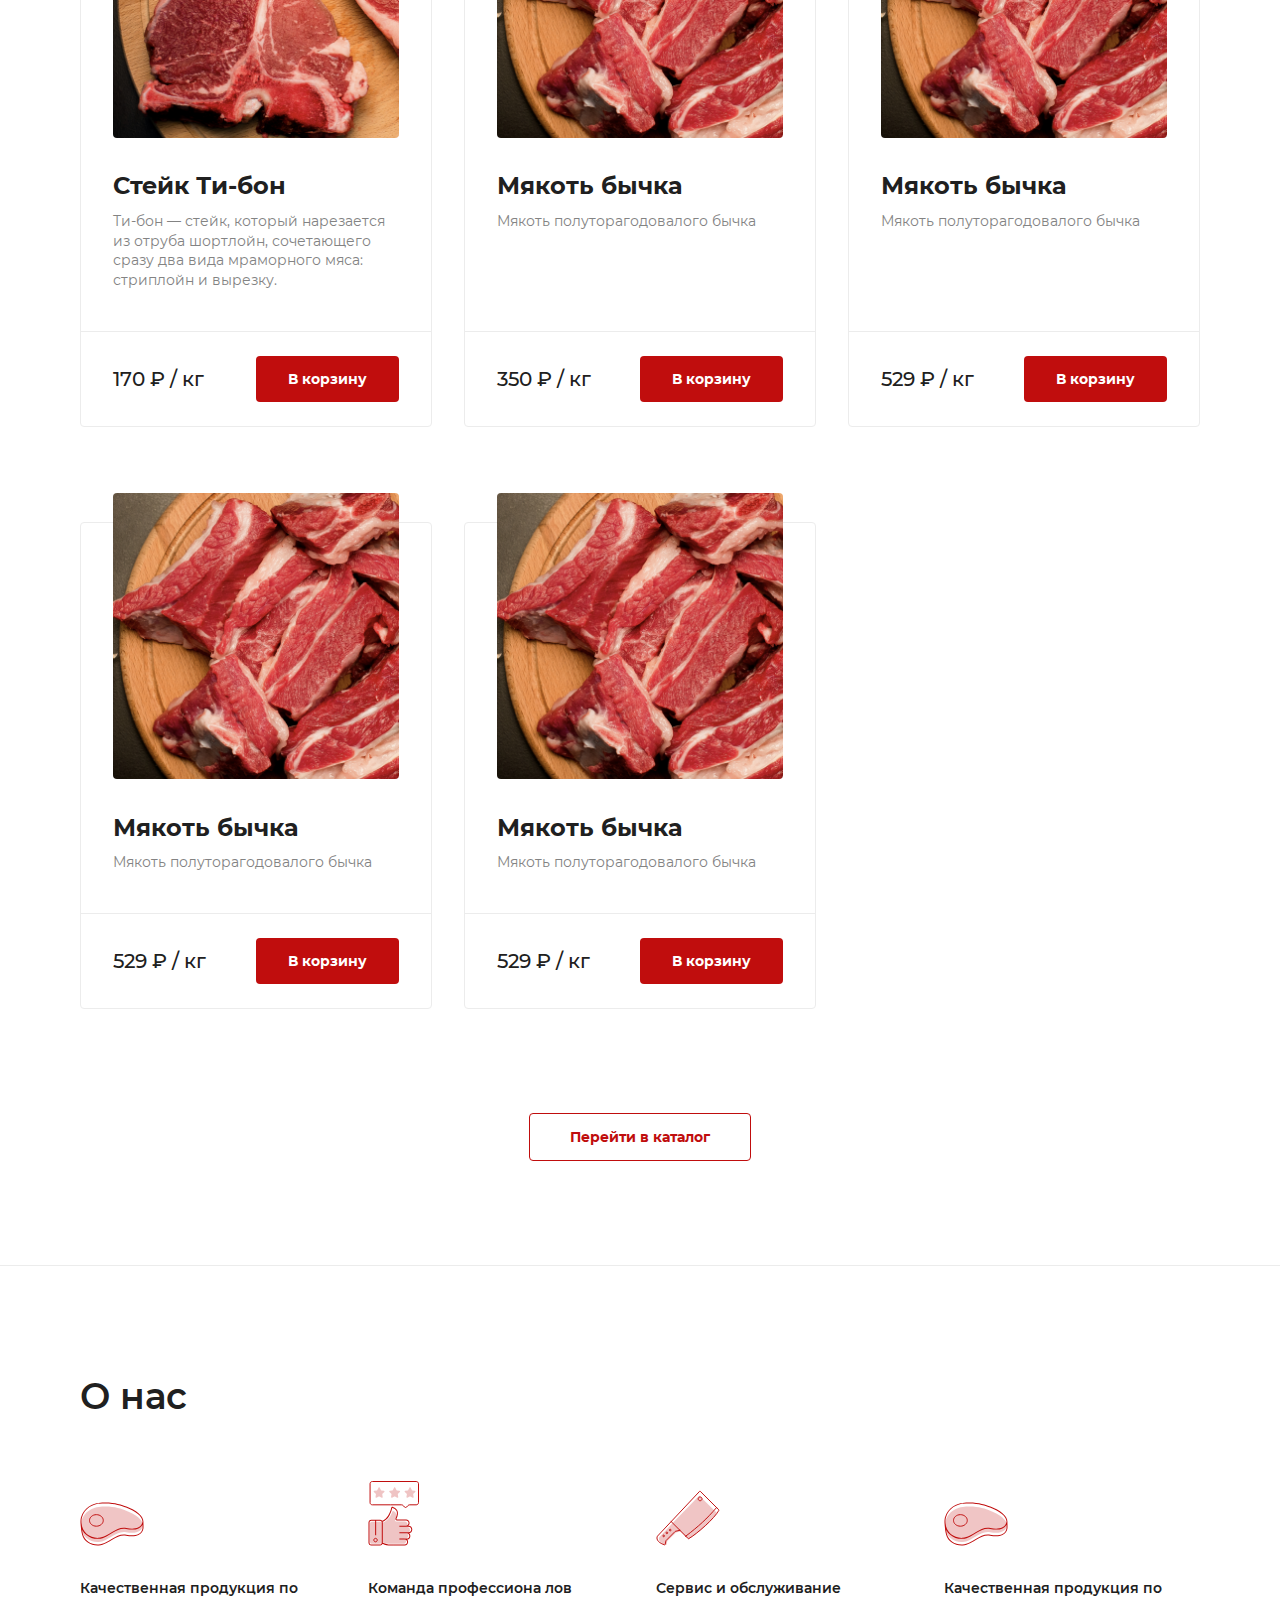
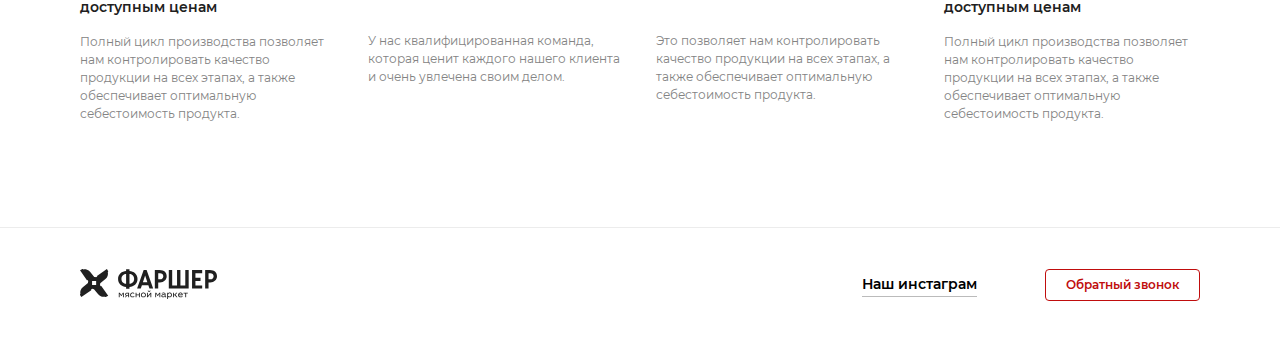
==== commit a832dfe4: "изменил кнопки" ====
--- a/index.html
+++ b/index.html
@@ -8,8 +8,8 @@
 	<link rel="stylesheet" href="libs/slick/slick-theme.css">
 	<link rel="stylesheet" href="libs/slick/slick.css">
 	<link rel="stylesheet" href="libs/normalize.css">
-	<link rel="stylesheet" href="css/style.min.css">
-	<link rel="stylesheet" href="css/media.min.css">
+	<link rel="stylesheet" href="css/style.css">
+	<link rel="stylesheet" href="css/media.css">
 </head>
 
 <body>
@@ -194,7 +194,7 @@
 						<div class="cart_popup">
 							<div class="cart_popup_block">
 								<div class="cart_popup_img">
-									<img src="img/products/1.png" alt="">
+									<img src="img/products/1.png" alt="Фарш">
 								</div>
 								<div class="cart_popup_name">
 									<div class="cart_popup_title">Стейк Ти-бон</div>
@@ -213,7 +213,7 @@
 							</div>
 							<div class="cart_popup_block">
 								<div class="cart_popup_img">
-									<img src="img/products/1.png" alt="">
+									<img src="img/products/1.png" alt="Фарш">
 								</div>
 								<div class="cart_popup_name">
 									<div class="cart_popup_title">Стейк Ти-бон</div>
@@ -232,7 +232,7 @@
 							</div>
 							<div class="cart_popup_block">
 								<div class="cart_popup_img">
-									<img src="img/products/1.png" alt="">
+									<img src="img/products/1.png" alt="Фарш">
 								</div>
 								<div class="cart_popup_name">
 									<div class="cart_popup_title">Стейк Ти-бон</div>
@@ -283,7 +283,7 @@
 	</a>
 	<div id="banner">
 		<div class="banner_carousel_items">
-			<div class="banner_carousel_item">
+			<div class="banner_carousel_item" style="background-image:url(img/bg/1.png)">
 			  	<div class="container">
 					<div class="banner_content">
 						<div class="banner_icon">
@@ -297,8 +297,8 @@
 								 fill="currentColor" />
 							</svg>
 						</div>
-						<div class="banner_title">Стéйк</div>
-						<p class="banner_descr">Мякоть с прослойкой жирка. Идеально для тушения.</p>
+						<div class="banner_title">Стéйvvcdddgfк</div>
+						<p class="banner_descr">Мякоть с прослойкой жирка. Идеально для тушения. Мякоть с прослойкой жирка. Идеально для тушения.</p>
 						<div class="banner_info">
 							<span class="banner_price">490 ₽ / кг</span>
 							<a href="#0" class="banner_cart">В корзину</a>
@@ -306,7 +306,7 @@
 					</div>
 				</div>
 			</div>
-			<div class="banner_carousel_item">
+			<div class="banner_carousel_item" style="background-image:url(img/bg/2.png)">
 				<div class="container">
 					<div class="banner_content">
 						<div class="banner_icon">
@@ -320,79 +320,10 @@
 								 fill="currentColor" />
 							</svg>
 						</div>
-						<div class="banner_title">Стéйк</div>
+						<div class="banner_title">Лангéт</div>
 						<p class="banner_descr">Мякоть с прослойкой жирка. Идеально для тушения.</p>
 						<div class="banner_info">
 							<span class="banner_price">490 ₽ / кг</span>
-							<a href="#0" class="banner_cart">В корзину</a>
-						</div>
-					</div>
-				</div>
-			</div>
-			<div class="banner_carousel_item">
-				<div class="container">
-					<div class="banner_content">
-						<div class="banner_icon">
-							<svg width="50" height="39" viewBox="0 0 50 39" xmlns="http://www.w3.org/2000/svg">
-								<path d="M8.33317 8.47849H6.66652V10.1742H8.33317V8.47849Z" fill="currentColor" />
-								<path d="M49.9404 27.6638L48.673 24.4413C48.4772 23.9427 48.4405 23.4036 48.5663 22.8855L49.9738 17.1627C49.9905 17.0958 49.9988 17.0262 49.9988 16.9567V14.4132H48.3322V16.8524L46.948 22.4743C46.7364 23.3433 46.7972 24.2411 47.1247 25.0712L48.278 28.0046L45.2314 37.3043H43.4972L44.9838 28.9779C45.0338 28.7041 44.9472 28.4234 44.7538 28.2267L40.3865 23.7833C39.5981 22.983 39.1641 21.9164 39.1648 20.7803V18.6523H37.4982V20.7803C37.4973 22.37 38.1057 23.863 39.209 24.9838L43.2672 29.1126L41.6788 38.0012C41.6338 38.2488 41.7005 38.5023 41.8588 38.6956C42.0171 38.888 42.2513 38.9999 42.4988 38.9999H45.832C46.1912 38.9999 46.5096 38.7667 46.6237 38.4209L49.9569 28.247C50.0195 28.0564 50.0138 27.8503 49.9404 27.6638Z"
-								 fill="currentColor" />
-								<path d="M42.4989 4.23939H11.5613C11.1897 2.77859 9.88305 1.69593 8.33309 1.69593H2.84495L1.42242 0.248747C1.18405 0.00542952 0.824979 -0.0666021 0.514147 0.0647436C0.203315 0.196189 0 0.505676 0 0.848148V1.78923C0 4.07496 1.82827 5.93506 4.0749 5.93506H5.06569L0.608285 12.4115C-0.140036 13.5043 -0.200874 14.9559 0.463269 16.1259C1.09655 17.1874 2.28158 17.8215 3.44981 17.8055H9.05719C9.35054 17.8088 9.623 17.9708 9.81303 18.2972L14.9996 25.7063V38.1522C14.9996 38.6211 15.3729 39 15.8329 39H19.1661C19.5595 39 19.8986 38.7211 19.9811 38.3303L22.3403 27.1306H41.6656V25.4349H21.6661C21.2728 25.4349 20.9336 25.7138 20.8511 26.1047L18.492 37.3043H16.6662V25.4349C16.6662 25.2586 16.612 25.0865 16.5112 24.9432L11.213 17.3807C10.773 16.6059 9.95385 16.1191 9.06637 16.109H3.43321C2.81155 16.137 2.21244 15.7911 1.89663 15.2612C1.56412 14.6745 1.59498 13.936 1.97417 13.3824L7.34903 5.57401C7.52735 5.3146 7.54903 4.9763 7.40567 4.69562C7.26232 4.41584 6.97736 4.23949 6.66653 4.23949H4.0749C3.32404 4.23949 2.65325 3.88847 2.21078 3.33915C2.30248 3.37392 2.39994 3.3917 2.49994 3.3917H8.33309C9.25221 3.3917 9.99975 4.15216 9.99975 5.08738C9.99975 5.55533 10.3731 5.93516 10.833 5.93516H42.4989C45.7147 5.93516 48.3321 8.59735 48.3321 11.8699V14.5235H49.9987V11.8699C49.9987 7.66292 46.6347 4.23939 42.4989 4.23939Z"
-								 fill="currentColor" />
-								<path d="M48.3321 12.7177L48.3322 14.4132C48.3322 15.3483 47.5846 16.109 46.6654 16.109C45.7462 16.109 44.9987 15.3485 44.9987 14.4133V13.5655C44.9987 11.6952 43.5037 10.1743 41.6655 10.1743H39.1656V11.87H41.6655C42.5846 11.87 43.3322 12.6304 43.3322 13.5656V14.4134C43.3322 16.2838 44.8272 17.8047 46.6654 17.8047C48.5036 17.8047 49.9988 16.2836 49.9988 14.4132L49.9987 12.7176L48.3321 12.7177Z"
-								 fill="currentColor" />
-							</svg>
-						</div>
-						<div class="banner_title">Стéйк</div>
-						<p class="banner_descr">Мякоть с прослойкой жирка. Идеально для тушения.</p>
-						<div class="banner_info">
-							<span class="banner_price">490 ₽ / кг</span>
-							<a href="#0" class="banner_cart">В корзину</a>
-						</div>
-					</div>
-				</div>
-			</div>
-			<div class="banner_carousel_item">
-			  	<div class="container">
-					<div class="banner_content">
-						<div class="banner_icon">
-							<svg width="50" height="39" viewBox="0 0 50 39" xmlns="http://www.w3.org/2000/svg">
-								<path d="M8.33317 8.47849H6.66652V10.1742H8.33317V8.47849Z" fill="currentColor" />
-								<path d="M49.9404 27.6638L48.673 24.4413C48.4772 23.9427 48.4405 23.4036 48.5663 22.8855L49.9738 17.1627C49.9905 17.0958 49.9988 17.0262 49.9988 16.9567V14.4132H48.3322V16.8524L46.948 22.4743C46.7364 23.3433 46.7972 24.2411 47.1247 25.0712L48.278 28.0046L45.2314 37.3043H43.4972L44.9838 28.9779C45.0338 28.7041 44.9472 28.4234 44.7538 28.2267L40.3865 23.7833C39.5981 22.983 39.1641 21.9164 39.1648 20.7803V18.6523H37.4982V20.7803C37.4973 22.37 38.1057 23.863 39.209 24.9838L43.2672 29.1126L41.6788 38.0012C41.6338 38.2488 41.7005 38.5023 41.8588 38.6956C42.0171 38.888 42.2513 38.9999 42.4988 38.9999H45.832C46.1912 38.9999 46.5096 38.7667 46.6237 38.4209L49.9569 28.247C50.0195 28.0564 50.0138 27.8503 49.9404 27.6638Z"
-								 fill="currentColor" />
-								<path d="M42.4989 4.23939H11.5613C11.1897 2.77859 9.88305 1.69593 8.33309 1.69593H2.84495L1.42242 0.248747C1.18405 0.00542952 0.824979 -0.0666021 0.514147 0.0647436C0.203315 0.196189 0 0.505676 0 0.848148V1.78923C0 4.07496 1.82827 5.93506 4.0749 5.93506H5.06569L0.608285 12.4115C-0.140036 13.5043 -0.200874 14.9559 0.463269 16.1259C1.09655 17.1874 2.28158 17.8215 3.44981 17.8055H9.05719C9.35054 17.8088 9.623 17.9708 9.81303 18.2972L14.9996 25.7063V38.1522C14.9996 38.6211 15.3729 39 15.8329 39H19.1661C19.5595 39 19.8986 38.7211 19.9811 38.3303L22.3403 27.1306H41.6656V25.4349H21.6661C21.2728 25.4349 20.9336 25.7138 20.8511 26.1047L18.492 37.3043H16.6662V25.4349C16.6662 25.2586 16.612 25.0865 16.5112 24.9432L11.213 17.3807C10.773 16.6059 9.95385 16.1191 9.06637 16.109H3.43321C2.81155 16.137 2.21244 15.7911 1.89663 15.2612C1.56412 14.6745 1.59498 13.936 1.97417 13.3824L7.34903 5.57401C7.52735 5.3146 7.54903 4.9763 7.40567 4.69562C7.26232 4.41584 6.97736 4.23949 6.66653 4.23949H4.0749C3.32404 4.23949 2.65325 3.88847 2.21078 3.33915C2.30248 3.37392 2.39994 3.3917 2.49994 3.3917H8.33309C9.25221 3.3917 9.99975 4.15216 9.99975 5.08738C9.99975 5.55533 10.3731 5.93516 10.833 5.93516H42.4989C45.7147 5.93516 48.3321 8.59735 48.3321 11.8699V14.5235H49.9987V11.8699C49.9987 7.66292 46.6347 4.23939 42.4989 4.23939Z"
-								 fill="currentColor" />
-								<path d="M48.3321 12.7177L48.3322 14.4132C48.3322 15.3483 47.5846 16.109 46.6654 16.109C45.7462 16.109 44.9987 15.3485 44.9987 14.4133V13.5655C44.9987 11.6952 43.5037 10.1743 41.6655 10.1743H39.1656V11.87H41.6655C42.5846 11.87 43.3322 12.6304 43.3322 13.5656V14.4134C43.3322 16.2838 44.8272 17.8047 46.6654 17.8047C48.5036 17.8047 49.9988 16.2836 49.9988 14.4132L49.9987 12.7176L48.3321 12.7177Z"
-								 fill="currentColor" />
-							</svg>
-						</div>
-						<div class="banner_title">Фарш</div>
-						<p class="banner_descr">Мякоть с прослойкой жирка. Идеально для тушения.Мякоть с прослойкой жирка.</p>
-						<div class="banner_info">
-							<span class="banner_price">490 ₽ / кг</span>
-							<a href="#0" class="banner_cart">В корзину</a>
-						</div>
-					</div>
-				</div>
-			</div>
-			<div class="banner_carousel_item">
-			  	<div class="container">
-					<div class="banner_content">
-						<div class="banner_icon">
-							<svg width="50" height="39" viewBox="0 0 50 39" xmlns="http://www.w3.org/2000/svg">
-								<path d="M8.33317 8.47849H6.66652V10.1742H8.33317V8.47849Z" fill="currentColor" />
-								<path d="M49.9404 27.6638L48.673 24.4413C48.4772 23.9427 48.4405 23.4036 48.5663 22.8855L49.9738 17.1627C49.9905 17.0958 49.9988 17.0262 49.9988 16.9567V14.4132H48.3322V16.8524L46.948 22.4743C46.7364 23.3433 46.7972 24.2411 47.1247 25.0712L48.278 28.0046L45.2314 37.3043H43.4972L44.9838 28.9779C45.0338 28.7041 44.9472 28.4234 44.7538 28.2267L40.3865 23.7833C39.5981 22.983 39.1641 21.9164 39.1648 20.7803V18.6523H37.4982V20.7803C37.4973 22.37 38.1057 23.863 39.209 24.9838L43.2672 29.1126L41.6788 38.0012C41.6338 38.2488 41.7005 38.5023 41.8588 38.6956C42.0171 38.888 42.2513 38.9999 42.4988 38.9999H45.832C46.1912 38.9999 46.5096 38.7667 46.6237 38.4209L49.9569 28.247C50.0195 28.0564 50.0138 27.8503 49.9404 27.6638Z"
-								fill="currentColor" />
-								<path d="M42.4989 4.23939H11.5613C11.1897 2.77859 9.88305 1.69593 8.33309 1.69593H2.84495L1.42242 0.248747C1.18405 0.00542952 0.824979 -0.0666021 0.514147 0.0647436C0.203315 0.196189 0 0.505676 0 0.848148V1.78923C0 4.07496 1.82827 5.93506 4.0749 5.93506H5.06569L0.608285 12.4115C-0.140036 13.5043 -0.200874 14.9559 0.463269 16.1259C1.09655 17.1874 2.28158 17.8215 3.44981 17.8055H9.05719C9.35054 17.8088 9.623 17.9708 9.81303 18.2972L14.9996 25.7063V38.1522C14.9996 38.6211 15.3729 39 15.8329 39H19.1661C19.5595 39 19.8986 38.7211 19.9811 38.3303L22.3403 27.1306H41.6656V25.4349H21.6661C21.2728 25.4349 20.9336 25.7138 20.8511 26.1047L18.492 37.3043H16.6662V25.4349C16.6662 25.2586 16.612 25.0865 16.5112 24.9432L11.213 17.3807C10.773 16.6059 9.95385 16.1191 9.06637 16.109H3.43321C2.81155 16.137 2.21244 15.7911 1.89663 15.2612C1.56412 14.6745 1.59498 13.936 1.97417 13.3824L7.34903 5.57401C7.52735 5.3146 7.54903 4.9763 7.40567 4.69562C7.26232 4.41584 6.97736 4.23949 6.66653 4.23949H4.0749C3.32404 4.23949 2.65325 3.88847 2.21078 3.33915C2.30248 3.37392 2.39994 3.3917 2.49994 3.3917H8.33309C9.25221 3.3917 9.99975 4.15216 9.99975 5.08738C9.99975 5.55533 10.3731 5.93516 10.833 5.93516H42.4989C45.7147 5.93516 48.3321 8.59735 48.3321 11.8699V14.5235H49.9987V11.8699C49.9987 7.66292 46.6347 4.23939 42.4989 4.23939Z"
-								fill="currentColor" />
-								<path d="M48.3321 12.7177L48.3322 14.4132C48.3322 15.3483 47.5846 16.109 46.6654 16.109C45.7462 16.109 44.9987 15.3485 44.9987 14.4133V13.5655C44.9987 11.6952 43.5037 10.1743 41.6655 10.1743H39.1656V11.87H41.6655C42.5846 11.87 43.3322 12.6304 43.3322 13.5656V14.4134C43.3322 16.2838 44.8272 17.8047 46.6654 17.8047C48.5036 17.8047 49.9988 16.2836 49.9988 14.4132L49.9987 12.7176L48.3321 12.7177Z"
-								fill="currentColor" />
-							</svg>
-						</div>
-						<div class="banner_title">Мякоть</div>
-						<p class="banner_descr">Мякоть с прослойкой жирка. Идеально для тушения.Мякоть с прослойкой жирка. Идеально для тушения</p>
-						<div class="banner_info">
-							<span class="banner_price">4 577 ₽ / кг</span>
 							<a href="#0" class="banner_cart">В корзину</a>
 						</div>
 					</div>
@@ -452,84 +383,66 @@
 				<div class="product_item">
 					<div class="product_wrap">
 						<div class="product_img">
-							<img src="img/products/1.png" alt="">
+							<img src="img/products/1.png" alt="Фарш">
 						</div>					
 						<h3 class="product_title">Стейк Ти-бон</h3>
 						<p class="product_descr">Ти-бон — стейк, который нарезается из отруба шортлойн, сочетающего сразу два вида мраморного мяса: стриплойн и вырезку.</p>
 					</div>
-					<div class="product_btns">
-						<div class="product_marinades">
-							<button class="marinades_btn marinade_checked" data-marinade="170">Без маринада</button>
-							<button class="marinades_btn" data-marinade="210">В маринаде</button>
-						</div>
-						<div class="product_info">
-							<div class="product_price"><span>170</span> ₽ / кг</div>
-							<a href="#0" class="product_btn">В корзину</a>
-						</div>
-					</div>
-				</div>
-				<div class="product_item">
-					<div class="product_wrap">
-						<div class="product_img">
-							<img src="img/products/2.png" alt="">
-						</div>					
-						<h3 class="product_title">Мякоть бычка</h3>
-						<p class="product_descr">Мякоть полуторагодовалого бычка </p>
-					</div>
-					<div class="product_btns">
-						<div class="product_marinades">
-							<button class="marinades_btn marinade_checked" data-marinade="350">Без маринада</button>
-							<button class="marinades_btn" data-marinade="440">В маринаде</button>
-						</div>
-						<div class="product_info">
-							<div class="product_price"><span>350</span> ₽ / кг</div>
-							<a href="#0" class="product_btn">В корзину</a>
-						</div>
-					</div>
-				</div>
-				<div class="product_item">
-					<div class="product_wrap">
-						<div class="product_img">
-							<img src="img/products/2.png" alt="">
-						</div>					
-						<h3 class="product_title">Мякоть бычка</h3>
-						<p class="product_descr">Мякоть полуторагодовалого бычка </p>
-					</div>
-					<div class="product_btns">
-						<div class="product_info">
-							<span class="product_price">529 ₽ / кг</span>
-							<a href="#0" class="product_btn">В корзину</a>
-						</div>
-					</div>
-				</div>
-				<div class="product_item">
-					<div class="product_wrap">
-						<div class="product_img">
-							<img src="img/products/2.png" alt="">
-						</div>					
-						<h3 class="product_title">Мякоть бычка</h3>
-						<p class="product_descr">Мякоть полуторагодовалого бычка </p>
-					</div>
-					<div class="product_btns">
-						<div class="product_info">
-							<span class="product_price">529 ₽ / кг</span>
-							<a href="#0" class="product_btn">В корзину</a>
-						</div>
-					</div>
-				</div>
-				<div class="product_item">
-					<div class="product_wrap">
-						<div class="product_img">
-							<img src="img/products/2.png" alt="">
-						</div>					
-						<h3 class="product_title">Мякоть бычка</h3>
-						<p class="product_descr">Мякоть полуторагодовалого бычка </p>
-					</div>
-					<div class="product_btns">
-						<div class="product_info">
-							<span class="product_price">529 ₽ / кг</span>
-							<a href="#0" class="product_btn">В корзину</a>
-						</div>
+					<div class="product_info">
+						<div class="product_price"><span>170</span> ₽ / кг</div>
+						<a href="#0" class="product_btn">В корзину</a>
+					</div>
+				</div>
+				<div class="product_item">
+					<div class="product_wrap">
+						<div class="product_img">
+							<img src="img/products/2.png" alt="Фарш">
+						</div>					
+						<h3 class="product_title">Мякоть бычка</h3>
+						<p class="product_descr">Мякоть полуторагодовалого бычка </p>
+					</div>
+					<div class="product_info">
+						<div class="product_price"><span>350</span> ₽ / кг</div>
+						<a href="#0" class="product_btn">В корзину</a>
+					</div>
+				</div>
+				<div class="product_item">
+					<div class="product_wrap">
+						<div class="product_img">
+							<img src="img/products/2.png" alt="Фарш">
+						</div>					
+						<h3 class="product_title">Мякоть бычка</h3>
+						<p class="product_descr">Мякоть полуторагодовалого бычка </p>
+					</div>
+					<div class="product_info">
+						<span class="product_price">529 ₽ / кг</span>
+						<a href="#0" class="product_btn">В корзину</a>
+					</div>
+				</div>
+				<div class="product_item">
+					<div class="product_wrap">
+						<div class="product_img">
+							<img src="img/products/2.png" alt="Фарш">
+						</div>					
+						<h3 class="product_title">Мякоть бычка</h3>
+						<p class="product_descr">Мякоть полуторагодовалого бычка </p>
+					</div>
+					<div class="product_info">
+						<span class="product_price">529 ₽ / кг</span>
+						<a href="#0" class="product_btn">В корзину</a>
+					</div>
+				</div>
+				<div class="product_item">
+					<div class="product_wrap">
+						<div class="product_img">
+							<img src="img/products/2.png" alt="Фарш">
+						</div>					
+						<h3 class="product_title">Мякоть бычка</h3>
+						<p class="product_descr">Мякоть полуторагодовалого бычка </p>
+					</div>
+					<div class="product_info">
+						<span class="product_price">529 ₽ / кг</span>
+						<a href="#0" class="product_btn">В корзину</a>
 					</div>
 				</div>
 			</section>
@@ -538,107 +451,79 @@
 				<div class="product_item">
 					<div class="product_wrap">
 						<div class="product_img">
-							<img src="img/products/1.png" alt="">
+							<img src="img/products/1.png" alt="Фарш">
 						</div>					
 						<h3 class="product_title">Стейк Ти-бон</h3>
 						<p class="product_descr">Ти-бон — стейк, который нарезается из отруба шортлойн, сочетающего сразу два вида мраморного мяса: стриплойн и вырезку.</p>
 					</div>
-					<div class="product_btns">
-						<div class="product_marinades">
-							<button class="marinades_btn marinade_checked" data-marinade="240">Без маринада</button>
-							<button class="marinades_btn" data-marinade="290">В маринаде</button>
-						</div>
-						<div class="product_info">
-							<div class="product_price"><span>529</span> ₽ / кг</div>
-							<a href="#0" class="product_btn">В корзину</a>
-						</div>
-					</div>
-				</div>
-				<div class="product_item">
-					<div class="product_wrap">
-						<div class="product_img">
-							<img src="img/products/1.png" alt="">
+					<div class="product_info">
+						<div class="product_price"><span>529</span> ₽ / кг</div>
+						<a href="#0" class="product_btn">В корзину</a>
+					</div>
+				</div>
+				<div class="product_item">
+					<div class="product_wrap">
+						<div class="product_img">
+							<img src="img/products/1.png" alt="Фарш">
 						</div>					
 						<h3 class="product_title">Стейк Ти-бон</h3>
 						<p class="product_descr">Ти-бон — стейк, который нарезается из отруба шортлойн, сочетающего сразу два вида мраморного мяса: стриплойн и вырезку.</p>
 					</div>
-					<div class="product_btns">
-						<div class="product_marinades">
-							<button class="marinades_btn marinade_checked">Без маринада</button>
-							<button class="marinades_btn">В маринаде</button>
-						</div>
-						<div class="product_info">
-							<span class="product_price">529 ₽ / кг</span>
-							<a href="#0" class="product_btn">В корзину</a>
-						</div>
-					</div>
-				</div>
-				<div class="product_item">
-					<div class="product_wrap">
-						<div class="product_img">
-							<img src="img/products/1.png" alt="">
+					<div class="product_info">
+						<span class="product_price">529 ₽ / кг</span>
+						<a href="#0" class="product_btn">В корзину</a>
+					</div>
+				</div>
+				<div class="product_item">
+					<div class="product_wrap">
+						<div class="product_img">
+							<img src="img/products/1.png" alt="Фарш">
 						</div>					
 						<h3 class="product_title">Стейк Ти-бон</h3>
 						<p class="product_descr">Ти-бон — стейк, который нарезается из отруба шортлойн, сочетающего сразу два вида мраморного мяса: стриплойн и вырезку.</p>
 					</div>
-					<div class="product_btns">
-						<div class="product_marinades">
-							<button class="marinades_btn marinade_checked">Без маринада</button>
-							<button class="marinades_btn">В маринаде</button>
-						</div>
-						<div class="product_info">
-							<span class="product_price">529 ₽ / кг</span>
-							<a href="#0" class="product_btn">В корзину</a>
-						</div>
-					</div>
-				</div>
-				<div class="product_item">
-					<div class="product_wrap">
-						<div class="product_img">
-							<img src="img/products/2.png" alt="">
-						</div>					
-						<h3 class="product_title">Мякоть бычка</h3>
-						<p class="product_descr">Мякоть полуторагодовалого бычка </p>
-					</div>
-					<div class="product_btns">
-						<div class="product_info">
-							<span class="product_price">529 ₽ / кг</span>
-							<a href="#0" class="product_btn">В корзину</a>
-						</div>
-					</div>
-				</div>
-				<div class="product_item">
-					<div class="product_wrap">
-						<div class="product_img">
-							<img src="img/products/1.png" alt="">
+					<div class="product_info">
+						<span class="product_price">529 ₽ / кг</span>
+						<a href="#0" class="product_btn">В корзину</a>
+					</div>
+				</div>
+				<div class="product_item">
+					<div class="product_wrap">
+						<div class="product_img">
+							<img src="img/products/2.png" alt="Фарш">
+						</div>					
+						<h3 class="product_title">Мякоть бычка</h3>
+						<p class="product_descr">Мякоть полуторагодовалого бычка </p>
+					</div>
+					<div class="product_info">
+						<span class="product_price">529 ₽ / кг</span>
+						<a href="#0" class="product_btn">В корзину</a>
+					</div>
+				</div>
+				<div class="product_item">
+					<div class="product_wrap">
+						<div class="product_img">
+							<img src="img/products/1.png" alt="Фарш">
 						</div>					
 						<h3 class="product_title">Стейк Ти-бон</h3>
 						<p class="product_descr">Ти-бон — стейк, который нарезается из отруба шортлойн, сочетающего сразу два вида мраморного мяса: стриплойн и вырезку.</p>
 					</div>
-					<div class="product_btns">
-						<div class="product_info">
-							<span class="product_price">529 ₽ / кг</span>
-							<a href="#0" class="product_btn">В корзину</a>
-						</div>
-					</div>
-				</div>
-				<div class="product_item">
-					<div class="product_wrap">
-						<div class="product_img">
-							<img src="img/products/1.png" alt="">
+					<div class="product_info">
+						<span class="product_price">529 ₽ / кг</span>
+						<a href="#0" class="product_btn">В корзину</a>
+					</div>
+				</div>
+				<div class="product_item">
+					<div class="product_wrap">
+						<div class="product_img">
+							<img src="img/products/1.png" alt="Фарш">
 						</div>					
 						<h3 class="product_title">Стейк Ти-бон</h3>
 						<p class="product_descr">Ти-бон — стейк, который нарезается из отруба шортлойн, сочетающего сразу два вида мраморного мяса: стриплойн и вырезку.</p>
 					</div>
-					<div class="product_btns">
-						<div class="product_marinades">
-							<button class="marinades_btn marinade_checked">Без маринада</button>
-							<button class="marinades_btn">В маринаде</button>
-						</div>
-						<div class="product_info">
-							<span class="product_price">529 ₽ / кг</span>
-							<a href="#0" class="product_btn">В корзину</a>
-						</div>
+					<div class="product_info">
+						<span class="product_price">529 ₽ / кг</span>
+						<a href="#0" class="product_btn">В корзину</a>
 					</div>
 				</div>
 			</section>
@@ -647,95 +532,79 @@
 				<div class="product_item">
 					<div class="product_wrap">
 						<div class="product_img">
-							<img src="img/products/2.png" alt="">
-						</div>					
-						<h3 class="product_title">Мякоть бычка</h3>
-						<p class="product_descr">Мякоть полуторагодовалого бычка </p>
-					</div>
-					<div class="product_btns">
-						<div class="product_info">
-							<span class="product_price">529 ₽ / кг</span>
-							<a href="#0" class="product_btn">В корзину</a>
-						</div>
-					</div>
-				</div>
-				<div class="product_item">
-					<div class="product_wrap">
-						<div class="product_img">
-							<img src="img/products/1.png" alt="">
+							<img src="img/products/2.png" alt="Фарш">
+						</div>					
+						<h3 class="product_title">Мякоть бычка</h3>
+						<p class="product_descr">Мякоть полуторагодовалого бычка </p>
+					</div>
+					<div class="product_info">
+						<span class="product_price">529 ₽ / кг</span>
+						<a href="#0" class="product_btn">В корзину</a>
+					</div>
+				</div>
+				<div class="product_item">
+					<div class="product_wrap">
+						<div class="product_img">
+							<img src="img/products/1.png" alt="Фарш">
 						</div>					
 						<h3 class="product_title">Стейк Ти-бон</h3>
 						<p class="product_descr">Ти-бон — стейк, который нарезается из отруба шортлойн, сочетающего сразу два вида мраморного мяса: стриплойн и вырезку.</p>
 					</div>
-					<div class="product_btns">
-						<div class="product_marinades">
-							<button class="marinades_btn marinade_checked">Без маринада</button>
-							<button class="marinades_btn">В маринаде</button>
-						</div>
-						<div class="product_info">
-							<span class="product_price">529 ₽ / кг</span>
-							<a href="#0" class="product_btn">В корзину</a>
-						</div>
-					</div>
-				</div>
-				<div class="product_item">
-					<div class="product_wrap">
-						<div class="product_img">
-							<img src="img/products/2.png" alt="">
-						</div>					
-						<h3 class="product_title">Мякоть бычка</h3>
-						<p class="product_descr">Мякоть полуторагодовалого бычка </p>
-					</div>
-					<div class="product_btns">
-						<div class="product_info">
-							<span class="product_price">529 ₽ / кг</span>
-							<a href="#0" class="product_btn">В корзину</a>
-						</div>
-					</div>
-				</div>
-				<div class="product_item">
-					<div class="product_wrap">
-						<div class="product_img">
-							<img src="img/products/1.png" alt="">
+					<div class="product_info">
+						<span class="product_price">529 ₽ / кг</span>
+						<a href="#0" class="product_btn">В корзину</a>
+					</div>
+				</div>
+				<div class="product_item">
+					<div class="product_wrap">
+						<div class="product_img">
+							<img src="img/products/2.png" alt="Фарш">
+						</div>					
+						<h3 class="product_title">Мякоть бычка</h3>
+						<p class="product_descr">Мякоть полуторагодовалого бычка </p>
+					</div>
+					<div class="product_info">
+						<span class="product_price">529 ₽ / кг</span>
+						<a href="#0" class="product_btn">В корзину</a>
+					</div>
+				</div>
+				<div class="product_item">
+					<div class="product_wrap">
+						<div class="product_img">
+							<img src="img/products/1.png" alt="Фарш">
 						</div>					
 						<h3 class="product_title">Стейк Ти-бон</h3>
 						<p class="product_descr">Ти-бон — стейк, который нарезается из отруба шортлойн, сочетающего сразу два вида мраморного мяса: стриплойн и вырезку.</p>
 					</div>
-					<div class="product_btns">
-						<div class="product_info">
-							<span class="product_price">529 ₽ / кг</span>
-							<a href="#0" class="product_btn">В корзину</a>
-						</div>
-					</div>
-				</div>
-				<div class="product_item">
-					<div class="product_wrap">
-						<div class="product_img">
-							<img src="img/products/2.png" alt="">
-						</div>					
-						<h3 class="product_title">Мякоть бычка</h3>
-						<p class="product_descr">Мякоть полуторагодовалого бычка </p>
-					</div>
-					<div class="product_btns">
-						<div class="product_info">
-							<span class="product_price">529 ₽ / кг</span>
-							<a href="#0" class="product_btn">В корзину</a>
-						</div>
-					</div>
-				</div>
-				<div class="product_item">
-					<div class="product_wrap">
-						<div class="product_img">
-							<img src="img/products/2.png" alt="">
-						</div>					
-						<h3 class="product_title">Мякоть бычка</h3>
-						<p class="product_descr">Мякоть полуторагодовалого бычка </p>
-					</div>
-					<div class="product_btns">
-						<div class="product_info">
-							<span class="product_price">529 ₽ / кг</span>
-							<a href="#0" class="product_btn">В корзину</a>
-						</div>
+					<div class="product_info">
+						<span class="product_price">529 ₽ / кг</span>
+						<a href="#0" class="product_btn">В корзину</a>
+					</div>
+				</div>
+				<div class="product_item">
+					<div class="product_wrap">
+						<div class="product_img">
+							<img src="img/products/2.png" alt="Фарш">
+						</div>					
+						<h3 class="product_title">Мякоть бычка</h3>
+						<p class="product_descr">Мякоть полуторагодовалого бычка </p>
+					</div>
+					<div class="product_info">
+						<span class="product_price">529 ₽ / кг</span>
+						<a href="#0" class="product_btn">В корзину</a>
+					</div>
+				</div>
+				<div class="product_item">
+					<div class="product_wrap">
+						<div class="product_img">
+							<img src="img/products/2.png" alt="Фарш">
+						</div>					
+						<h3 class="product_title">Мякоть бычка</h3>
+						<p class="product_descr">Мякоть полуторагодовалого бычка </p>
+					</div>
+					<div class="product_info">
+						<span class="product_price">529 ₽ / кг</span>
+						<a href="#0" class="product_btn">В корзину</a>
 					</div>
 				</div>
 			</section>
@@ -752,28 +621,28 @@
 			<div class="about_items">
 				<div class="about_item">
 					<div class="about_item_img">
-						<img src="img/about/1.svg" alt="">
+						<img src="img/about/1.svg" alt="Фарш">
 					</div>
 					<div class="about_item_title">Качественная продукция по доступным ценам</div>
 					<p class="about_item_text">Полный цикл производства позволяет нам контролировать качество продукции на всех этапах, а также обеспечивает оптимальную себестоимость продукта.</p>
 				</div>
 				<div class="about_item">
 					<div class="about_item_img">
-						<img src="img/about/2.svg" alt="">
+						<img src="img/about/2.svg" alt="Фарш">
 					</div>
 					<div class="about_item_title">Команда профессиона лов</div>
 					<p class="about_item_text">У нас квалифицированная команда, которая ценит каждого нашего клиента и очень увлечена своим делом.</p>
 				</div>
 				<div class="about_item">
 					<div class="about_item_img">
-						<img src="img/about/3.svg" alt="">
+						<img src="img/about/3.svg" alt="Фарш">
 					</div>
 					<div class="about_item_title">Сервис и обслуживание</div>
 					<p class="about_item_text">Это позволяет нам контролировать качество продукции на всех этапах, а также обеспечивает оптимальную себестоимость продукта.</p>
 				</div>
 				<div class="about_item">
 					<div class="about_item_img">
-						<img src="img/about/1.svg" alt="">
+						<img src="img/about/1.svg" alt="Фарш">
 					</div>
 					<div class="about_item_title">Качественная продукция по доступным ценам</div>
 					<p class="about_item_text">Полный цикл производства позволяет нам контролировать качество продукции на всех этапах, а также обеспечивает оптимальную себестоимость продукта.</p>
@@ -833,7 +702,7 @@
 		</div>
 	</footer>
 
-	<script src="https://code.jquery.com/jquery-3.3.1.min.js"></script>
+	<script src="libs/jquery-3.3.1.min.js"></script>
 	<script src="libs/slick/slick.min.js"></script>
 	<script src="libs/jquery.maskedinput.min.js"></script>
 	<script src="js/main.js"></script>
--- a/css/style.css
+++ b/css/style.css
@@ -0,0 +1,1906 @@
+/* Загрузка Шрифтов */
+@font-face {
+    font-family: 'Montserrat';
+    src: url('../fonts/Montserrat-Bold.eot');
+    src: url('../fonts/Montserrat-Bold.eot?#iefix') format('embedded-opentype'),
+        url('../fonts/Montserrat-Bold.woff2') format('woff2'),
+        url('../fonts/Montserrat-Bold.woff') format('woff'),
+        url('../fonts/Montserrat-Bold.ttf') format('truetype');
+    font-weight: 700;
+    font-style: normal;
+}
+
+@font-face {
+    font-family: 'Montserrat';
+    src: url('../fonts/Montserrat-SemiBold.eot');
+    src: url('../fonts/Montserrat-SemiBold.eot?#iefix') format('embedded-opentype'),
+        url('../fonts/Montserrat-SemiBold.woff2') format('woff2'),
+        url('../fonts/Montserrat-SemiBold.woff') format('woff'),
+        url('../fonts/Montserrat-SemiBold.ttf') format('truetype');
+    font-weight: 600;
+    font-style: normal;
+}
+
+@font-face {
+    font-family: 'Montserrat';
+    src: url('../fonts/Montserrat-Medium.eot');
+    src: url('../fonts/Montserrat-Medium.eot?#iefix') format('embedded-opentype'),
+        url('../fonts/Montserrat-Medium.woff2') format('woff2'),
+        url('../fonts/Montserrat-Medium.woff') format('woff'),
+        url('../fonts/Montserrat-Medium.ttf') format('truetype');
+    font-weight: 500;
+    font-style: normal;
+}
+
+@font-face {
+    font-family: 'Montserrat';
+    src: url('../fonts/Montserrat-Regular.eot');
+    src: url('../fonts/Montserrat-Regular.eot?#iefix') format('embedded-opentype'),
+        url('../fonts/Montserrat-Regular.woff2') format('woff2'),
+        url('../fonts/Montserrat-Regular.woff') format('woff'),
+        url('../fonts/Montserrat-Regular.ttf') format('truetype');
+    font-weight: 400;
+    font-style: normal;
+}
+/* ============================ */
+
+html {
+	font-size: 16px;
+	--white: #fff;
+	--black: #202020;
+	--grey: #838383;
+	--red: #c00d0d;
+	--kgrey: #555;
+	--bdgrey: #ececec;
+	--red_hover: #D60E0E;
+	--red_active: #B00B0B;;
+	--effect: cubic-bezier(0.215, 0.61, 0.355, 1);
+}
+
+body {
+	font-weight: 400;
+	font-family: 'Montserrat', sans-serif;
+	color: var(--grey);
+}
+
+* {
+	-webkit-box-sizing: border-box;
+	box-sizing: border-box;
+}
+
+/* Общие настройки */
+a {
+    text-decoration: none;
+    color: inherit;
+}
+
+img{
+    width: 100%;
+}
+
+button {
+	cursor: pointer;
+}
+
+button:focus {
+    outline: none;
+}
+
+ul {
+	padding-left: 0;
+	margin: 0;
+	list-style-type: none;
+}
+
+address {
+	font-style: normal;
+}
+
+.section-header {
+	font-size: 1.7rem;
+	font-weight: 700;
+	color: #131313;
+}
+
+.container {
+	max-width: 1150px;
+	width: 100%;
+	margin: 0 auto;
+	padding: 0 15px;
+}
+
+h1,
+h2,
+h3,
+h4,
+h5,
+h6 {
+	margin: 0;
+	color: var(--black);
+}
+
+p {
+	margin: 0;
+}
+
+.banner_title {
+	font-weight: 700;
+	font-size: 100px;
+}
+
+.title_level_2 {
+	font-weight: 700;
+	font-size: 48px;
+}
+
+.title_level_3 {
+	font-weight: 600;
+	font-size: 36px;
+	line-height: 1.47;
+}
+
+/* Шапка сайта */
+.header {
+	position: relative;
+	font-weight: 600;
+	border-bottom: 1px solid var(--bdgrey);
+}
+
+.header_wrap {
+	display: -moz-flex;
+	display: -ms-flex;
+	display: -o-flex;
+	display: -webkit-box;
+	display: -ms-flexbox;
+	display: flex;
+	-ms-align-items: center;
+	-webkit-box-align: center;
+	-ms-flex-align: center;
+	align-items: center;
+	-webkit-box-pack: justify;
+	-ms-flex-pack: justify;
+	justify-content: space-between;
+	padding: 0 80px;
+	line-height: 1.18;
+}
+
+.header_logo {
+	-ms-flex-preferred-size: 10%;
+	flex-basis: 10%;
+	margin-right: 50px;
+	color: var(--black);
+}
+
+.header_logo_link {
+	display: inline-block;
+	width: 137px;
+	height: 30px;
+}
+
+.header_logo_link svg{
+	width: 100%;
+	max-height: 100%;
+}
+
+.header_items {
+	display: -moz-flex;
+	display: -ms-flex;
+	display: -o-flex;
+	display: -webkit-box;
+	display: -ms-flexbox;
+	display: flex;
+	-webkit-box-pack: justify;
+	-ms-flex-pack: justify;
+	justify-content: space-between;
+	-ms-align-items: center;
+	-webkit-box-align: center;
+	-ms-flex-align: center;
+	align-items: center;
+	white-space: nowrap;
+}
+
+.header_menu svg {
+	width: 16px;
+	height: 13px;
+	margin-right: 12px;
+	color: var(--kgrey);
+}
+
+.nav_li {
+	margin: 38px 32px;
+	display: -moz-flex;
+	display: -ms-flex;
+	display: -o-flex;
+	display: -webkit-box;
+	display: -ms-flexbox;
+	display: flex;
+	-moz-flex-direction: column;
+	-ms-flex-direction: column;
+	-o-flex-direction: column;
+	-webkit-box-orient: vertical;
+	-webkit-box-direction: normal;
+	flex-direction: column;
+	-ms-align-items: center;
+	-webkit-box-align: center;
+	-ms-flex-align: center;
+	align-items: center;
+	-webkit-box-pack: center;
+	-ms-flex-pack: center;
+	justify-content: center;
+	z-index: 5;
+}
+
+.nav_li:hover {
+	padding-bottom: 38px;
+  margin: 38px 32px 0;
+}
+
+.call_us_phone,
+.cart_mobile {
+	display: none;
+}
+
+.submenu:hover {
+	display: block;
+}
+
+.nav_li:first-child {
+	margin-left: 0;
+}
+
+.header_nav_link {
+	display: -webkit-box;
+	display: -ms-flexbox;
+	display: flex;
+	-webkit-box-align: center;
+	-ms-flex-align: center;
+	align-items: center;
+	padding: 8px 0;
+	-webkit-transition: color .2s var(--effect);
+	-o-transition: color .2s var(--effect);
+	transition: color .2s var(--effect);
+}
+
+.header_nav_link:hover {
+	color: var(--black);
+}
+
+.header_nav {
+	display: -moz-flex;
+	display: -ms-flex;
+	display: -o-flex;
+	display: -webkit-box;
+	display: -ms-flexbox;
+	display: flex;
+	margin-right: 15px;
+}
+
+.header_cart {
+	position: relative;
+	padding: 33px 55px 39px;
+	border-left: 1px solid var(--bdgrey);
+	border-right: 1px solid var(--bdgrey);
+	margin-right: -55px;
+}
+
+.header_cart_link {
+	position: relative;
+	display: -moz-flex;
+	display: -ms-flex;
+	display: -o-flex;
+	display: -webkit-box;
+	display: -ms-flexbox;
+	display: flex;
+	-webkit-box-pack: justify;
+	-ms-flex-pack: justify;
+	justify-content: space-between;
+	-ms-align-items: center;
+	-webkit-box-align: center;
+	-ms-flex-align: center;
+	align-items: center;
+	color: var(--red);
+}
+
+.header_cart_wrap {
+	position: relative;
+	width: 40px;
+	height: 40px;
+	margin-right: 12px;
+	display: -moz-flex;
+	display: -ms-flex;
+	display: -o-flex;
+	display: -webkit-box;
+	display: -ms-flexbox;
+	display: flex;
+	color: var(--white);
+}
+
+.header_cart_wrap:before {
+	content: '';
+	position: absolute;
+	top: 50%;
+	left: 50%;
+	-webkit-transform: translate(-50%, -50%) scale(1);
+	-ms-transform: translate(-50%, -50%) scale(1);
+	transform: translate(-50%, -50%) scale(1);
+	display: inline-block;
+	width: 100%;
+	height: 100%;
+	z-index: 0;
+	border-radius: 50%;
+	background-color: var(--red);
+	-webkit-transition: -webkit-transform .3s var(--effect);
+	-o-transition: transform .3s var(--effect);
+	transition: transform .3s var(--effect), -webkit-transform .3s var(--effect);
+}
+
+.header_cart:hover .header_cart_wrap:before {
+	-webkit-transform: translate(-50%, -50%) scale(1.1);
+	-ms-transform: translate(-50%, -50%) scale(1.1);
+	transform: translate(-50%, -50%) scale(1.1);
+}
+
+.header_cart_wrap svg {
+	position: relative;
+	z-index: 1;
+	margin: auto;
+}
+
+.header_cart_sup {
+	font-size: 10px;
+	top: -0.8em;
+	left: 0.1em;
+}
+
+.header_phone {
+	-ms-flex-preferred-size: 10%;
+	flex-basis: 10%;
+	margin-left: 50px;
+	text-align: right;
+	white-space: nowrap;
+}
+
+.header_phone_number {
+	color: var(--black);
+	display: -webkit-box;
+	display: -ms-flexbox;
+	display: flex;
+	-webkit-box-align: center;
+	-ms-flex-align: center;
+	align-items: center;
+	-webkit-box-pack: end;
+	-ms-flex-pack: end;
+	justify-content: flex-end;
+}
+
+.header_phone_number svg { 
+	margin-right: 12px;
+}
+
+/* Выпадающий список */
+.submenu {
+	position: absolute;
+	top: 100%;
+	left: 0;
+	-webkit-transform-origin: left;
+	-ms-transform-origin: left;
+	transform-origin: left;
+	z-index: 5;
+	width: 100%;
+	padding: 32px 0;
+	background-color: var(--white);
+	visibility: hidden;
+	opacity: 0;
+	border-top: 1px solid var(--bdgrey);
+	border-bottom: 1px solid var(--bdgrey);
+	-webkit-box-shadow: 0 8px 16px rgba(0, 0, 0, 0.1);
+	box-shadow: 0 8px 16px rgba(0, 0, 0, 0.1);
+	-webkit-transition: opacity .5s, visibility .2s;
+	-o-transition: opacity .5s, visibility .2s;
+	transition: opacity .5s, visibility .2s;
+}
+
+.nav_li:hover > .submenu {
+	visibility: visible;
+	opacity: 1;
+}
+
+.submenu a {
+	display: inline-block;
+}
+
+.submenu_blocks {
+	display: -moz-flex;
+	display: -ms-flex;
+	display: -o-flex;
+	display: -webkit-box;
+	display: -ms-flexbox;
+	display: flex;	
+}
+
+.submenu_block{
+	-ms-flex-preferred-size: 33.33%;
+	flex-basis: 33.33%;
+}
+
+.submenu_item {
+	padding-left: 45px;
+}
+
+.submenu li {
+	display: block;
+}
+
+.submenu_block_icon {
+	display: inline-block;
+	width: 30px;
+	height: 20px;
+	margin-right: 10px;
+	color: var(--red);
+}
+
+.submenu_block_icon svg {
+	height: 100%;
+	max-width: 100%;
+}
+
+.submenu_nav_title {
+	margin-bottom: 12px;
+	color: var(--black);
+}
+
+.submenu_nav_link {
+	display: inline-block;
+	font-size: .87rem;
+	margin-bottom: 10px;
+	line-height: 1;
+}
+
+.submenu_nav_link:hover {
+	color: var(--black);
+}
+
+/* Попап */
+#cart_popup_hidden {
+	position: absolute;
+	left: 50%;
+	top: 100%;
+	-webkit-transform: translate(-50%, -8px);
+	-ms-transform: translate(-50%, -8px);
+	transform: translate(-50%, -8px);
+	z-index: 2;
+	width: 320px;
+	visibility: hidden;
+	opacity: 0;
+	-webkit-transition: opacity .5s, visibility .2s, -webkit-transform .6s;
+	transition: opacity .5s, visibility .2s, -webkit-transform .6s;
+	-o-transition: opacity .5s, visibility .2s, transform .6s;
+	transition: opacity .5s, visibility .2s, transform .6s;
+	transition: opacity .5s, visibility .2s, transform .6s, -webkit-transform .6s;
+	border-top: 12px solid transparent;
+}
+
+.cart_popup {
+	-webkit-box-shadow: 0 8px 16px rgba(0, 0, 0, 0.1);
+	box-shadow: 0 8px 16px rgba(0, 0, 0, 0.1);
+	border-radius: 4px;
+	background-color: var(--white);
+	border: 1px solid var(--bdgrey);
+}
+
+#cart_popup:hover #cart_popup_hidden {
+	display: block;
+}
+
+.header_cart:hover #cart_popup_hidden {
+	visibility: visible;
+	opacity: 1;	
+	-webkit-transform: translate(-50%, 0);
+	-ms-transform: translate(-50%, 0);
+	transform: translate(-50%, 0);
+}
+
+.cart_popup_block {
+	display: -moz-flex;
+	display: -ms-flex;
+	display: -o-flex;
+	display: -webkit-box;
+	display: -ms-flexbox;
+	display: flex;
+	-webkit-box-pack: justify;
+	-ms-flex-pack: justify;
+	justify-content: space-between;	
+	-ms-align-items: center;
+	-webkit-box-align: center;
+	-ms-flex-align: center;
+	align-items: center;
+	padding: 15px;
+	border-bottom: 1px solid var(--bdgrey);
+}
+
+.cart_popup_img {
+	-ms-flex-preferred-size: 40px;
+	flex-basis: 40px;
+	margin-right: 10px;
+}
+
+.cart_popup_img img {
+	border-radius: 4px;
+	-webkit-box-shadow: 0px 16px 40px rgba(0, 0, 0, 0.1);
+	box-shadow: 0px 16px 40px rgba(0, 0, 0, 0.1);
+}
+
+.cart_popup_name {
+	margin-right: 35px;
+}
+
+.cart_popup_title,
+.cart_popup_price  {
+	font-weight: 600;
+	color: var(--black);
+	font-size: .87rem;
+	margin-bottom: 2px;
+}
+
+.cart_popup_title {
+	font-weight: 700;
+}
+
+.cart_popup_text,
+.cart_popup_number {
+	font-weight: 500;
+	font-size: .75rem;
+}
+
+.popup_block_close {
+	cursor: pointer;
+	width: 12px;
+	height: 12px;
+	margin-left: 20px;
+	color: var(--kgrey);
+}
+
+.cart_popup_footer {
+	display: -moz-flex;
+	display: -ms-flex;
+	display: -o-flex;
+	display: -webkit-box;
+	display: -ms-flexbox;
+	display: flex;
+	-webkit-box-pack: justify;
+	-ms-flex-pack: justify;
+	justify-content: space-between;
+	-ms-align-items: center;
+	-webkit-box-align: center;
+	-ms-flex-align: center;
+	align-items: center;
+	padding: 15px;
+	font-weight: 600;
+}
+
+.cart_popup_summ {
+	font-size: .87rem;
+}
+
+.cart_all_summ {
+	margin-left: 4px;
+	display: inline-block;
+	color: var(--black);
+	font-size: 1.25rem;
+}
+
+.popup_get {
+	display: inline-block;
+	width: 50%;
+	font-size: .75rem;
+	text-align: center;
+	padding: 9px;
+	margin-left: 15px;
+	color: var(--white);
+	background-color: var(--red);
+	border-radius: 4px;
+}
+
+/* Баннеры */
+#banner {
+	position: relative;
+	background-color: #000;
+}
+
+/* Слайдер */
+.slick-slider {
+	max-width: 5000px;
+}
+
+.slick-slide {
+	outline: none;
+}
+
+.slick-dotted.slick-slider {
+	margin-bottom: 0;
+}
+
+.nav_banner {
+  position: absolute;
+  left: 50%;
+  bottom: 144px;
+  -webkit-transform: translateX(-50%);
+  -ms-transform: translateX(-50%);
+  transform: translateX(-50%);
+	display: -webkit-box;
+	display: -ms-flexbox;
+	display: flex;
+  -webkit-box-orient: horizontal;
+  -webkit-box-direction: normal;
+  -ms-flex-direction: row;
+  flex-direction: row;
+  max-width: 1120px;
+  width: 100%;
+	margin: auto;
+	z-index: 2;
+}
+
+.slick-dots {
+	position: static;
+	display: -moz-flex;
+	display: -ms-flex;
+	display: -o-flex;
+	display: -webkit-box;
+	display: -ms-flexbox;
+	display: flex;
+	-ms-align-items: center;
+	-webkit-box-align: center;
+	-ms-flex-align: center;
+	align-items: center;
+	width: auto;
+}
+
+.slick-next:before {
+	display: none;
+}
+
+.slick-next:after,
+.slick-prev:before {
+	content: '';
+	background: url(../img/icon/arrow.svg) no-repeat;
+	background-size: 100% 100%;
+	display: inline-block;
+	height: 10px;
+  width: 16px;
+  opacity: 1;
+}
+
+.slick-prev:before {
+  -webkit-transform: rotate(90deg);
+  -ms-transform: rotate(90deg);
+  transform: rotate(90deg);
+}
+
+.slick-next:after {
+  -webkit-transform: rotate(270deg);
+  -ms-transform: rotate(270deg);
+  transform: rotate(270deg);
+}
+
+.slick-prev, .slick-next {
+  position: static;
+  width: 16px;
+  height: 16px;
+  -webkit-transform: translate(0, 0);
+  -ms-transform: translate(0, 0);
+  transform: translate(0, 0);
+}
+
+.slick-prev {
+	margin-right: 10px;
+}
+
+.slick-next {
+	margin-left: 10px;
+	-webkit-box-ordinal-group: 11;
+	-ms-flex-order: 10;
+	order: 10;
+}
+
+.slick-dots li {
+	display: -webkit-box;
+	display: -ms-flexbox;
+	display: flex;
+	-webkit-box-pack: center;
+	-ms-flex-pack: center;
+	justify-content: center;
+	-webkit-box-align: center;
+	-ms-flex-align: center;
+	align-items: center;
+	width: 16px;
+	height: 16px;
+	margin: 0 4px;
+	border: 1px solid transparent;
+	border-radius: 50%;
+}
+
+.slick-dots li.slick-active {
+	border: 1px solid var(--red);
+	-webkit-transition: .4s var(--effect);
+	-o-transition: .4s var(--effect);
+	transition: .4s var(--effect);
+}
+
+.slick-dots li button {
+	padding: 0;
+	width: 4px;
+	height: 4px;
+	background-color: #e7e7e7;
+	border-radius: 50%;
+}
+
+.slick-dots li.slick-active button {
+	background-color: var(--white);
+}
+
+.slick-dots li button:before {
+	display: none;
+}
+/* =========== */
+
+.banner_carousel_item { 
+	background-repeat: no-repeat;
+	background-position: 100% 0%;
+	background-size: 100% 100%;
+	display: -webkit-box;
+	display: -ms-flexbox;
+	display: flex;
+	-webkit-box-align: center;
+	-ms-flex-align: center;
+	align-items: center;
+	height: 866px;
+	color: var(--white);
+	padding: 215px 0 100px;
+}
+
+.banner_content {
+	display: flex;
+	flex-direction: column;
+	max-width: 390px;
+	width: 100%;
+}
+
+.banner_icon {
+	width: 50px;
+	margin-bottom: 4px;
+	color: var(--red);
+}
+
+.banner_icon svg {
+	max-width: 100%;
+	max-height: 100%;
+}
+
+.banner_title {
+	margin-bottom: 16px;
+}
+
+.banner_descr {
+	font-size: 20px;
+	line-height: 25px;
+  overflow: hidden;
+  -o-text-overflow: ellipsis;
+    text-overflow: ellipsis;
+  display: -webkit-box;
+  -webkit-line-clamp: 3;
+  -webkit-box-orient: vertical;
+}
+
+.banner_info {
+	display: -moz-flex;
+	display: -ms-flex;
+	display: -o-flex;
+	display: -webkit-box;
+	display: -ms-flexbox;
+	display: flex;
+	-webkit-box-pack: justify;
+	-ms-flex-pack: justify;
+	justify-content: space-between;
+	-ms-align-items: center;
+	-webkit-box-align: center;
+	-ms-flex-align: center;
+	align-items: center;
+	-ms-flex-wrap: wrap;
+	flex-wrap: wrap;
+	margin-top: 56px;
+}
+
+.banner_price {
+	font-weight: 600;
+	font-size: 30px;
+	margin-right: 27px;
+}
+
+.banner_cart {
+	display: inline-block;
+	background-color: var(--red);
+	padding: 15px 52px;
+	font-weight: 700;
+	font-size: 14px;
+	border-radius: 4px;
+	transition: background-color .4s var(--effect);
+	outline: none;
+}
+
+/* Карточки */
+#products {
+	position: relative;
+	padding: 176px 0 104px;
+	border-bottom: 1px solid var(--bdgrey);
+}
+
+.product_kind_blocks {
+	position: absolute;
+	top: 0;
+	left: 50%;
+	z-index: 3;
+	-webkit-transform: translate(-50%,-50%);
+	-ms-transform: translate(-50%,-50%);
+	transform: translate(-50%,-50%);
+	display: -moz-flex;
+	display: -ms-flex;
+	display: -o-flex;
+	display: -webkit-box;
+	display: -ms-flexbox;
+	display: flex;
+	border-radius: 4px;
+	-webkit-box-shadow: 0px 24px 40px rgba(0, 0, 0, 0.1);
+	box-shadow: 0px 24px 40px rgba(0, 0, 0, 0.1);
+}
+
+.kind_block {
+	z-index: 3;
+	-ms-flex-preferred-size: 33.33%;
+	flex-basis: 33.33%;
+	display: -moz-flex;
+	display: -ms-flex;
+	display: -o-flex;
+	display: -webkit-box;
+	display: -ms-flexbox;
+	display: flex;
+	-moz-flex-direction: column;
+	-ms-flex-direction: column;
+	-o-flex-direction: column;
+	-webkit-box-orient: vertical;
+	-webkit-box-direction: normal;
+	flex-direction: column;-webkit-box-align: center;-ms-flex-align: center;align-items: center;
+	-webkit-box-pack: center;
+	-ms-flex-pack: center;
+	justify-content: center;
+	width: 245px;
+	height: 130px;
+	background-color: var(--white);
+	color: var(--kgrey);
+	border-left: 1px solid var(--bdgrey);
+	cursor: pointer;
+	-webkit-transition: color .4s var(--effect);
+	-o-transition: color .4s var(--effect);
+	transition: color .4s var(--effect);
+}
+
+.kind_block:hover {
+	color: var(--red);
+}
+
+#products .kind_block_active {
+	background: var(--red);
+	color: var(--white);
+	border: none;
+	cursor: default;
+	-webkit-transition: .4s var(--effect);
+	-o-transition: .4s var(--effect);
+	transition: .4s var(--effect);
+}
+
+.kind_block:nth-child(2) {
+	border-radius: 4px 0 0 4px;
+	border: 1px solid white;
+}
+
+.kind_block:last-child {
+	border-radius: 0 4px 4px 0;
+}
+
+.kind_overlay {
+	position: absolute;
+	bottom: 0;
+	left: 2%;
+	width: 96%;
+	height: 99%;
+	background: var(--white);
+	border-radius: 4px;
+}
+
+.kind_block_icon {
+	width: 50px;
+}
+
+.kind_block_icon svg {
+	max-width: 100%;
+	max-height: 100%;
+}
+
+.kind_block_title {
+	font-weight: 500;
+	margin-top: 13px;
+}
+
+.product_items {
+	display: -moz-flex;
+	display: -ms-flex;
+	display: -o-flex;
+	display: -webkit-box;
+	display: -ms-flexbox;
+	display: flex;
+	-ms-flex-wrap: wrap;
+	-o-flex-wrap: wrap;
+	flex-wrap: wrap;
+	margin: 0 -16px -95px;
+}
+
+#products .products_mutton {
+	display: none;
+}
+
+#products .products_chicken{
+	display: none;
+}
+
+.product_item {
+	-ms-flex-preferred-size: calc(33.33% - 32px);
+	flex-basis: calc(33.33% - 32px);
+	margin: 0 16px 95px;
+	border: 1px solid var(--bdgrey);
+	display: -moz-flex;
+	display: -ms-flex;
+	display: -o-flex;
+	display: -webkit-box;
+	display: -ms-flexbox;
+	display: flex;
+	-moz-flex-direction: column;
+	-ms-flex-direction: column;
+	-o-flex-direction: column;
+	-webkit-box-orient: vertical;
+	-webkit-box-direction: normal;
+	flex-direction: column;
+	border-radius: 4px;
+}
+
+.product_wrap {
+	padding: 0 32px;
+}
+
+.product_img {
+	position: relative;
+	top: -30px;
+	border-radius: 4px;
+	-webkit-transition: 0.4s var(--effect);
+	-o-transition: 0.4s var(--effect);
+	transition: 0.4s var(--effect);
+}
+
+.product_img img {
+	border-radius: 4px;
+	-webkit-transition: .8s var(--effect);
+	-o-transition: .8s var(--effect);
+	transition: .8s var(--effect);
+}
+
+.product_img:hover {
+	top: -32px;
+}
+
+.product_item:hover .product_img img {
+	-webkit-box-shadow: 0px 16px 40px rgba(0, 0, 0, .16);
+	box-shadow: 0px 16px 40px rgba(0, 0, 0, .16); 
+}
+
+.product_title {
+	font-weight: 700;
+	font-size: 24px;
+	color: var(--black);
+	margin-bottom: 12px;
+}
+
+.product_descr {
+	font-size: 14px;
+	margin-bottom: 40px;
+	line-height: 1.42;
+}
+
+.product_info {
+	display: -moz-flex;
+	display: -ms-flex;
+	display: -o-flex;
+	display: -webkit-box;
+	display: -ms-flexbox;
+	display: flex;
+	-webkit-box-pack: justify;
+	-ms-flex-pack: justify;
+	justify-content: space-between;
+	-ms-align-items: center;
+	-webkit-box-align: center;
+	-ms-flex-align: center;
+	align-items: center;
+	border-top: 1px solid var(--bdgrey);
+	padding: 24px 32px;
+	margin-top: auto;
+}
+
+.product_price {
+	-ms-flex-preferred-size: 50%;
+	flex-basis: 50%;
+	font-weight: 500;
+	font-size: 20px;
+	line-height: 1.43;
+	color: var(--black);
+}
+
+.product_btn {
+	-ms-flex-preferred-size: 50%;
+	flex-basis: 50%;
+	display: inline-block;
+	font-weight: 700;
+	font-size: 14px;
+	text-align: center;
+	padding: 15px;
+	color: var(--white);
+	background-color: var(--red);
+	border-radius: 4px;
+	cursor: pointer;
+	-webkit-transition: .4s var(--effect);
+	-o-transition: .4s var(--effect);
+	transition: .4s var(--effect);
+}
+
+.banner_cart:hover,
+.product_btn:hover,
+.form_red_hover {
+	background-color: var(--red_hover);
+}
+
+.banner_cart:active,
+.product_btn:active,
+.form_btn:active {
+	background-color: var(--red_active);
+}
+
+.proceed_btn {
+	display: -moz-flex;
+	display: -ms-flex;
+	display: -o-flex;
+	display: -webkit-box;
+	display: -ms-flexbox;
+	display: flex;
+	-webkit-box-pack: center;
+	-ms-flex-pack: center;
+	justify-content: center;
+	margin-top: 104px;
+}
+
+.proceed_btn_link {
+	position: relative;
+	display: inline-block;
+	border: 1px solid var(--red);
+	color: var(--red);
+	border-radius: 4px;
+	text-align: center;
+	padding: 15px 40px;
+	background-color: var(--white);
+	font-weight: 700;
+	font-size: 14px;
+	cursor: pointer;
+	-webkit-transition: .4s var(--effect);
+	-o-transition: .4s var(--effect);
+	transition: .4s var(--effect);
+}
+
+.proceed_btn_link:hover {
+	background-color: var(--red);
+	color: var(--white);
+}
+
+/* О нас */
+#about {
+	padding: 104px 0;
+}
+
+.about_title {
+	color: var(--black);
+}
+
+.about_items {
+	display: -moz-flex;
+	display: -ms-flex;
+	display: -o-flex;
+	display: -webkit-box;
+	display: -ms-flexbox;
+	display: flex;
+	margin: 59px -16px 0;
+}
+
+.about_item { 
+	-ms-flex-preferred-size: calc(25% - 32px); 
+	flex-basis: calc(25% - 32px);
+	margin: 0 16px;
+}
+
+.about_item_img {
+	position: relative;
+	width: 64px;
+	height: 64px;
+	margin-bottom: 33px;
+}
+
+.about_item_img img {
+	position: absolute;
+	bottom: 0;
+	width: auto;
+	max-width: 100%;
+}
+
+.about_item_title {
+	min-height: 37px;
+	font-weight: 600;
+	font-size: 14px;
+	line-height: 1.35;
+	color: var(--black);
+	margin-bottom: 16px;
+}
+
+.about_item_text {
+	font-size: 12px;    
+	line-height: 1.5;
+}
+
+.about_img {
+	width: 40px;
+}
+
+/* Подвал сайта */
+.footer {
+	padding: 41px 0;
+	border-top: 1px solid var(--bdgrey)}
+
+.footer_row {
+	display: -moz-flex;
+	display: -ms-flex;
+	display: -o-flex;
+	display: -webkit-box;
+	display: -ms-flexbox;
+	display: flex;
+	-webkit-box-pack: justify;
+	-ms-flex-pack: justify;
+	justify-content: space-between;
+}
+
+.social_link {
+	display: inline-block;
+	border-bottom: 1px solid rgba(85, 85, 85, .4);
+	padding-bottom: 4px;
+	font-weight: 600;
+	font-size: 14px;
+	color: #000;
+	margin-right: 64px;;
+	-webkit-transition: .3s var(--effect);;
+	-o-transition: .3s var(--effect);;
+	transition: .3s var(--effect);
+}
+
+.social_link:hover {
+	border-bottom: 1px solid rgba(85, 85, 85, 1);
+}
+
+.social_callback {
+	display: inline-block;
+	font-weight: 600;	
+	font-size: 12px;
+	padding: 8px 20px;
+	color: var(--red);
+	text-align: center;
+	border: 1px solid var(--red);
+	border-radius: 4px;
+	-webkit-transition: .4s var(--effect);
+	-o-transition: .4s var(--effect);
+	transition: .4s var(--effect);
+}
+
+.social_callback:hover {
+	color: var(--white);
+	background-color: var(--red);
+}
+
+/* Страница Каталог */
+#catalog {
+	padding: 57px 0 87px;
+}
+
+.catalog_nav {
+	position: sticky;
+	top: -1px;
+	z-index: 1;
+	padding: 23px 0 17px;
+	color: var(--black);
+	background-color: var(--white);
+}
+
+.catalog_kind_title {
+	display: inline-block;
+	font-weight: 700;
+	font-size: 48px;
+	line-height: 53px;
+	-webkit-transition: font-size .4s var(--effect);
+	-o-transition: font-size .4s var(--effect);
+	transition: font-size .4s var(--effect);
+}
+
+.sticky {
+	z-index: 4;
+	padding: 24px 0 17px;
+	-webkit-box-shadow: 0 8px 16px rgba(0, 0, 0, 0.1);
+	box-shadow: 0 8px 16px rgba(0, 0, 0, 0.1);
+	-webkit-transition: 0.4s var(--effect);
+	-o-transition: 0.4s var(--effect);
+	transition: 0.4s var(--effect);
+}
+
+.sticky .catalog_kind_title{
+	font-size: 36px;
+}
+
+.catalog_row {
+	display: -moz-flex;
+	display: -ms-flex;
+	display: -o-flex;
+	display: -webkit-box;
+	display: -ms-flexbox;
+	display: flex;
+	-webkit-box-pack: justify;
+	-ms-flex-pack: justify;
+	justify-content: space-between;
+	-ms-align-items: center;
+	-webkit-box-align: center;
+	-ms-flex-align: center;
+	align-items: center;
+}
+
+.catalog_main_nav {
+	position: relative;
+}
+
+.catalog_kind_flex {
+	display: -moz-flex;
+	display: -ms-flex;
+	display: -o-flex;
+	display: -webkit-box;
+	display: -ms-flexbox;
+	display: flex;
+	-ms-align-items: center;
+	-webkit-box-align: center;
+	-ms-flex-align: center;
+	align-items: center;
+	cursor: pointer;
+} 
+
+.catalog_kind_menu {
+	width: 16px;	
+	height: 16px;	
+	margin-left: 24px;    
+	-webkit-transition: -webkit-transform 0.2s var(--effect);
+	-o-transition: transform 0.2s var(--effect);    
+	transition: transform 0.2s var(--effect), -webkit-transform 0.2s var(--effect);
+}
+
+.catalog_kind_active {
+	-webkit-transform: rotate(-180deg);
+	-ms-transform: rotate(-180deg);
+	transform: rotate(-180deg);
+}
+
+.catalog_kind_links {
+	position: absolute;
+	top: 100%;
+	left: 0;
+	width: 100%;
+	background-color: var(--white);
+	z-index: 20;
+	margin-top: 24px;
+	-webkit-transform: translateY(-24px);
+	-ms-transform: translateY(-24px);
+	transform: translateY(-24px);
+	border: 1px solid var(--bdgrey);
+	border-radius: 4px;
+	-webkit-box-shadow: 0 24px 40px rgba(0, 0, 0, 0.1);
+	box-shadow: 0 24px 40px rgba(0, 0, 0, 0.1);
+	visibility: hidden;
+	opacity: 0;
+	-webkit-transition: .4s var(--effect);
+	-o-transition: .4s var(--effect);
+	transition: .4s var(--effect);
+}
+
+.catalog_links_active {
+	visibility: visible;
+	opacity: 1;
+	-webkit-transform: translateY(0);
+	-ms-transform: translateY(0);
+	transform: translateY(0);
+}
+
+.catalog_kind_links li {
+	display: block;
+}
+
+.catalog_kind_links li:nth-child(even) {
+	border-top: 1px solid var(--bdgrey);
+}
+
+.catalog_kind_link {
+	display: block;
+	padding: 24px;
+	color: var(--black);
+	font-weight: 600;
+	font-size: 24px;
+	-webkit-transition: color .2s var(--effect);
+	-o-transition: color .2s var(--effect);
+	transition: color .2s var(--effect);
+}
+
+.catalog_kind_link:hover {
+	color: var(--red);
+}
+
+.catalog_nav_links {
+	display: -moz-flex;
+	display: -ms-flex;
+	display: -o-flex;
+	display: -webkit-box;
+	display: -ms-flexbox;
+	display: flex;
+	white-space: nowrap;
+}
+
+.catalog_nav_li {
+	margin-left: 44px;
+}
+
+.catalog_nav_link {
+	display: inline-block;
+	font-weight: 600;
+	padding: 10px 20px;
+	border: 1px solid transparent;
+	border-radius: 24px;
+}
+
+.catalog_nav_active {
+	border: 1px solid var(--red);
+}
+
+.catalog_nav_link:hover,
+.catalog_nav_links a.mPS2id-highlight {
+	border: 1px solid var(--red);
+	-webkit-transition: 1s var(--effect);
+	-o-transition: 1s var(--effect);
+	transition: 1s var(--effect);
+}
+
+.section_title {
+	color: var(--black);
+	margin-bottom: 94px;
+}
+
+.products_section {
+	padding-top: 47px;
+	margin-bottom: 33px;
+}
+
+
+/* Страница корзины */
+#cart {
+	padding: 80px 0 0;
+	border-bottom: 1px solid var(--bdgrey);
+}
+
+#cart h2 {
+	margin-bottom: 32px;
+}
+
+.cart_block {
+	display: -moz-flex;
+	display: -ms-flex;
+	display: -o-flex;
+	display: -webkit-box;
+	display: -ms-flexbox;
+	display: flex;
+	-webkit-box-pack: justify;
+	-ms-flex-pack: justify;
+	justify-content: space-between;	
+	-ms-align-items: center;
+	-webkit-box-align: center;
+	-ms-flex-align: center;
+	align-items: center;
+	border-bottom: 1px solid var(--bdgrey);
+	padding: 32px 0;
+}
+
+.cart_img {
+	width: 80px;
+	height: 80px;
+	margin-right: 24px;
+}
+
+.cart_img img {
+	max-height: 100%;
+	border-radius: 4px;
+	-webkit-box-shadow: 0px 16px 40px rgba(0, 0, 0, 0.1);
+	box-shadow: 0px 16px 40px rgba(0, 0, 0, 0.1);
+}
+
+.col_info {
+	display: -moz-flex;
+	display: -ms-flex;
+	display: -o-flex;
+	display: -webkit-box;
+	display: -ms-flexbox;
+	display: flex;
+	-ms-align-items: center;
+	-webkit-box-align: center;
+	-ms-flex-align: center;
+	align-items: center;
+	-webkit-box-pack: justify;
+	-ms-flex-pack: justify;
+	justify-content: space-between;
+	-ms-flex-preferred-size: 100%;
+	flex-basis: 100%;
+}
+
+.col_wrap {
+	display: -moz-flex;
+	display: -ms-flex;
+	display: -o-flex;
+	display: -webkit-box;
+	display: -ms-flexbox;
+	display: flex;
+	-webkit-box-pack: justify;
+	-ms-flex-pack: justify;
+	justify-content: space-between;
+	-webkit-box-align: center;
+	-ms-flex-align: center;
+	align-items: center;
+	-ms-flex-preferred-size: 51%;
+	flex-basis: 51%;
+
+}
+
+.col_summ {
+	display: -moz-flex;
+	display: -ms-flex;
+	display: -o-flex;
+	display: -webkit-box;
+	display: -ms-flexbox;
+	display: flex;
+	-ms-align-items: center;
+	-webkit-box-align: center;
+	-ms-flex-align: center;
+	align-items: center;
+	-webkit-box-pack: justify;
+	-ms-flex-pack: justify;
+	justify-content: space-between;
+}
+
+.cart_descr {
+	display: -moz-flex;
+	display: -ms-flex;
+	display: -o-flex;
+	display: -webkit-box;
+	display: -ms-flexbox;
+	display: flex;
+	-moz-flex-direction: column;
+	-ms-flex-direction: column;
+	-o-flex-direction: column;
+	-webkit-box-orient: vertical;
+	-webkit-box-direction: normal;
+	flex-direction: column;
+	-webkit-box-pack: center;
+	-ms-flex-pack: center;
+	justify-content: center;
+	padding-right: 25px;
+}
+
+.cart_title,
+.cart_price  {
+	color: var(--black);
+	font-size: 20px;
+	line-height: 25px;
+}
+
+.cart_title {
+	font-weight: 700;
+}
+
+.cart_price {
+	font-weight: 500;
+	margin-top: 12px;
+}
+
+.cart_kg {
+	max-width: 92px;
+	width: 100%;
+	font-size: 14px;
+	font-weight: 500;
+	margin-right: 32px;
+}
+ 
+.kg_hidden {
+	display: none;
+}
+
+.cart_product_count {
+	width: 31px;
+	font-weight: 500;
+	text-align: center;
+	color: var(--black);
+	margin: 0 5px;
+}
+
+.cart_add,
+.cart_remove {
+	border: 1px solid var(--red);
+	width: 32px;
+	height: 32px;
+	cursor: pointer;
+	display: -moz-flex;
+	display: -ms-flex;
+	display: -o-flex;
+	display: -webkit-box;
+	display: -ms-flexbox;
+	display: flex;
+	-moz-flex-direction: column;
+	-ms-flex-direction: column;
+	-o-flex-direction: column;
+	-webkit-box-orient: vertical;
+	-webkit-box-direction: normal;
+	flex-direction: column;
+	-webkit-box-pack: center;
+	-ms-flex-pack: center;
+	justify-content: center;
+	-ms-align-items: center;
+	-webkit-box-align: center;
+	-ms-flex-align: center;
+	align-items: center;
+	color: var(--kgrey);
+	border-radius: 4px;
+	-webkit-transition: .2s var(--effect);
+	-o-transition: .2s var(--effect);
+	transition: .2s var(--effect)
+}
+
+.cart_add:hover,
+.cart_remove:hover,
+.cart_block_close:hover {
+	color: var(--red);
+}
+
+.text_summ {
+	font-weight: 500;
+	font-size: 14px;
+	margin: 0 16px 0 62px;
+}
+
+.cart_price_summ {
+	font-weight: 600;
+	font-size: 24px;
+	width: 125px;
+	text-align: right;
+	color: var(--black);
+}
+
+.cart_price_summ span {
+	display: none;
+}
+
+.cart_text,
+.cart_number {
+	font-weight: 500;
+	font-size: .75rem;
+}
+
+.cart_block_close {
+	display: -webkit-box;
+	display: -ms-flexbox;
+	display: flex;
+	-webkit-box-pack: center;
+	-ms-flex-pack: center;
+	justify-content: center;
+	-webkit-box-align: center;
+	-ms-flex-align: center;
+	align-items: center;
+	width: 12px;
+	height: 12px;
+	margin-left: 60px;
+	cursor: pointer;
+	color: var(--kgrey);
+}
+
+.cart_footer {
+	display: -moz-flex;
+	display: -ms-flex;
+	display: -o-flex;
+	display: -webkit-box;
+	display: -ms-flexbox;
+	display: flex;
+	-webkit-box-pack: justify;
+	-ms-flex-pack: justify;
+	justify-content: space-between;
+	-ms-align-items: center;
+	-webkit-box-align: center;
+	-ms-flex-align: center;
+	align-items: center;
+	padding: 15px;
+	font-weight: 600;
+}
+
+.cart_summ {
+	font-size: .87rem;
+}
+
+.cart_all_summ {
+	margin-left: 4px;
+	display: inline-block;
+	color: var(--black);
+	font-size: 1.25rem;
+}
+
+.cart_get {
+	display: inline-block;
+	width: 50%;
+	font-size: .75rem;
+	text-align: center;
+	padding: 9px;
+	margin-left: 15px;
+	color: var(--white);
+	background-color: var(--red);
+	border-radius: 4px;
+}
+
+.total_block {
+	display: -webkit-box;
+	display: -ms-flexbox;
+	display: flex;
+	-webkit-box-pack: end;
+	-ms-flex-pack: end;
+	justify-content: flex-end;
+	-webkit-box-align: center;
+	-ms-flex-align: center;
+	align-items: center;
+	font-weight: 600;
+	font-size: 32px;
+	padding: 40px 0;
+	color: var(--black);
+}
+
+.total_text {
+	display: inline-block;
+	color: var(--kgrey);
+	font-size: 24px;
+	margin-right: 16px;
+}
+
+#total_summ {
+	display: inline-block;
+}
+
+#registration {
+	padding: 75px 0 104px;
+}
+
+.registration_title {
+	color: #000;
+}
+
+.form_blocks {
+	display: -moz-flex;
+	display: -ms-flex;
+	display: -o-flex;
+	display: -webkit-box;
+	display: -ms-flexbox;
+	display: flex;
+	margin-top: 64px;
+}
+
+.form_block {
+	-ms-flex-preferred-size: calc(33.33% - 21px );
+	flex-basis: calc(33.33% - 21px );
+	margin-right: 32px;
+}
+
+.form_block:last-child {
+	margin-right: 0;
+}
+
+.form_block label {
+	display: inline-block;
+	font-weight: 500;
+	font-size: 14px;
+	color: var(--black);
+	margin-bottom: 15px;
+}
+
+.form_input {
+	display: block;
+	width: 100%;
+	font-weight: 500;
+	font-size: 14px;
+	padding: 15px 16px;
+	color: var(--grey);
+	border: 1px solid var(--bdgrey);
+	outline: none;
+	border-radius: 4px;
+	-webkit-transition: .4s var(--effect);
+	-o-transition: .4s var(--effect);
+	transition: .4s var(--effect);
+}
+
+.form_input:focus {
+	border: 1px solid var(--red);
+}
+
+#input_location:focus::-webkit-input-placeholder {
+	-webkit-transition:.1s var(--effect);
+	-o-transition:.1s var(--effect);
+	transition:.1s var(--effect);
+	color:transparent;
+}
+
+#input_location:focus:-moz-placeholder {
+	-webkit-transition:.1s var(--effect);
+	-o-transition:.1s var(--effect);
+	transition:.1s var(--effect);
+	color:transparent;
+} 
+
+#input_location:focus::-moz-placeholder {
+	-webkit-transition: .1s var(--effect);
+	-o-transition: .1s var(--effect);
+	transition: .1s var(--effect);
+	color: transparent;
+}
+
+#input_locationfocus:-ms-input-placeholder {
+	-webkit-transition: .1s var(--effect);
+	-o-transition: .1s var(--effect);
+	transition: .1s var(--effect);
+	color: transparent;
+}
+
+.form_row {
+	display: -moz-flex;
+	display: -ms-flex;
+	display: -o-flex;
+	display: -webkit-box;
+	display: -ms-flexbox;
+	display: flex;
+	-webkit-box-pack: justify;
+	-ms-flex-pack: justify;
+	justify-content: space-between;
+	-ms-align-items: center;
+	-webkit-box-align: center;
+	-ms-flex-align: center;
+	align-items: center;
+	margin-top: 32px;
+}
+
+.form_courier {
+	font-weight: 500;
+	font-size: 18px;
+	color: var(--black);
+	margin-right: 15px;
+}
+
+.form_btn {
+	border: none;
+	font-weight: 700;
+	font-size: 14px;
+	background-color: var(--red);
+	color: var(--white);
+	padding: 15px 32px;
+	border-radius: 4px;
+	transition: background-color .4s var(--effect);
+}
+
+/* Страницы Контакты */
+.contacts {
+	padding: 80px 0 138px;
+	color: var(--black);
+}
+
+.contacts_header {
+	display: -moz-flex;
+	display: -ms-flex;
+	display: -o-flex;
+	display: -webkit-box;
+	display: -ms-flexbox;
+	display: flex;
+	-webkit-box-pack: justify;
+	-ms-flex-pack: justify;
+	justify-content: space-between;
+	-ms-align-items: center;
+	-webkit-box-align: center;
+	-ms-flex-align: center;
+	align-items: center;
+	margin-bottom: 64px;
+}
+
+.contacts_header h2 {
+	-ms-flex-preferred-size: 60%;
+	flex-basis: 60%;
+}
+
+.work {
+	padding-left: 64px;
+	-ms-flex-preferred-size: 40%;
+	flex-basis: 40%;
+	line-height: 1.45;
+}
+
+.chart_work {
+	font-weight: 600;
+}
+
+.work_time {
+	display: block;
+	font-size: 14px;
+	margin-top: 2px;
+}
+
+.map_block {
+	display: -moz-flex;
+	display: -ms-flex;
+	display: -o-flex;
+	display: -webkit-box;
+	display: -ms-flexbox;
+	display: flex;
+}
+
+#map {
+	-ms-flex-preferred-size: 60%;
+	flex-basis: 60%;
+	height: 508px;
+}
+
+
+.address {
+	-ms-flex-preferred-size: 40%;
+	flex-basis: 40%;
+	padding-left: 64px;
+}
+
+.address_shopes {
+	font-weight: 700;
+	font-size: 24px;
+	line-height: 1.55;
+}
+
+.address_block {
+	font-size: 14px;
+	margin: 24px 0;
+	line-height: 18px;
+}
+
+.address_block:last-child {
+	margin-bottom: 0;
+}
+
+.address_city {
+	font-weight: 600;
+	margin-top: 32px;
+}
+
+.address_street{
+	margin-bottom: 8px;
+}--- a/css/media.css
+++ b/css/media.css
@@ -0,0 +1,1802 @@
+@media (max-width: 1550px) {
+
+.title_level_2 {
+	font-size: 42px;
+}
+
+.header {
+	font-size: 15px;
+}
+	
+.header_wrap  {
+	padding: 0 40px;
+}
+
+.header_logo {
+	margin-right: 20px;
+}
+	
+.header .header_logo_link {
+	width: 115px;
+}
+
+.header_phone {
+	margin-left: 20px;
+}
+
+.nav_li {
+	margin: 35px 25px;
+}
+
+.nav_li:hover {
+	margin: 35px 25px 0;
+	padding-bottom: 35px;
+}
+
+.nav_li:first-child {
+	margin-left: 0;
+}
+
+.header_cart {
+	padding: 28px 30px 34px;
+	margin-right: 0;
+}
+
+.header_items {
+	width: calc(100% - 30px);
+}
+
+footer .header_logo {
+	padding-left: 0;
+}
+
+/* Главная старница */
+.banner_carousel_item {
+	height: 600px;
+	padding: 80px 0;
+}
+
+.banner_title {
+	font-size: 80px;
+}
+
+.nav_banner {
+	bottom: 120px;
+}
+
+}
+
+/* Адаптив на компьютеры */
+@media (max-width: 1200px) {
+
+.header {
+	font-size: 13px;
+}
+
+.container,
+.nav_banner {
+	max-width: none;
+	width: 85%;
+	padding: 0 15px;
+}
+
+.banner_icon {
+	width: 45px;
+}
+
+.banner_title {
+	font-size: 60px;
+}
+
+.banner_descr {
+	font-size: 18px;
+}
+
+.banner_price {
+	font-size: 24px;
+}
+
+.header_wrap {
+	padding: 0 20px;
+}
+
+.nav_li {
+	margin: 31px 14px;
+}
+
+.nav_li:hover {
+  margin: 31px 14px 0;
+	padding-bottom: 31px;
+}
+
+.nav_li:first-child {
+	margin-left: 0;
+}
+
+.header_cart {
+	padding: 24px 20px 30px;
+	margin-right: 0;
+}
+
+
+.footer {
+	padding: 33px 0;
+}
+
+/* Главная страница */
+#products {
+	padding-bottom: 74px;
+}
+
+.product_items {
+	max-width: 780px;
+	width: 100%;
+	margin: 0 auto -95px;
+}
+
+.product_item {
+	-ms-flex-preferred-size: calc(50% - 32px);
+	flex-basis: calc(50% - 32px);
+	margin: 0 16px 95px;
+}
+
+.proceed_btn {
+	margin-top: 95px;
+}
+
+#about {
+	padding: 54px 0 74px;
+}
+
+.about_items {
+	-ms-flex-wrap: wrap;
+	flex-wrap: wrap;
+	margin-top: 4px;
+}
+
+.about_item {
+	-ms-flex-preferred-size: calc(50% - 32px);
+	flex-basis: calc(50% - 32px);
+	margin-top: 45px;  
+	padding-right: 20px;
+}
+
+/* Страница каталог */
+
+.catalog_kind_title {
+	font-size: 34px;
+	line-height: 39px;
+}
+
+.sticky .catalog_kind_title {
+	font-size: 32px;
+}
+
+.catalog_kind_menu {
+	margin-left: 18px;
+}
+
+.catalog_nav_li{
+	margin-left: 30px;
+}
+
+.catalog_nav_link {
+	font-size: 15px;
+}
+
+.section_title {
+	font-size: 30px;
+	margin-bottom: 75px;
+}
+
+/* Страница Корзина */
+#cart,
+.contacts {
+	padding-top: 64px;
+}
+
+.cart_block {
+	padding: 26px 0;
+}
+
+.col_wrap {
+	-ms-flex-preferred-size: 238px;
+	flex-basis: 238px;
+}
+
+.total_block {
+	padding: 34px 0;
+}
+
+.cart_col {
+	-ms-flex-preferred-size: 435px;
+	flex-basis: 435px;
+}
+
+.cart_col:first-child {
+	-ms-flex-preferred-size: 40%;
+	flex-basis: 40%;
+	margin-right: 35px;
+}
+
+.cart_kg {
+	display: none;
+}
+
+.kg_hidden {
+	display: inline-block;
+}
+
+.cart_product_count {
+	width: 50px;
+}
+
+.text_summ,
+.cart_block_close {
+	margin-left: 50px;
+}
+
+.cart_price_summ {
+	font-size: 22px;
+}
+
+#registration {
+  padding: 54px 0 80px;
+}
+
+.form_courier {
+	font-size: 17px;
+}
+
+/* Страница КОНТАКТЫ */
+.title_level_2 {
+	font-size: 36px;
+}
+
+}
+
+/* Адаптив на маленькие ноутбуки */
+@media (max-width: 992px) {
+	
+.header {
+	position: relative;
+	font-size: 18px;
+	font-weight: 600;
+  border-bottom: 1px solid var(--bdgrey);
+}
+
+.header .header_logo {
+	position: relative;
+	z-index: 6;
+	display: -webkit-box;
+	display: -ms-flexbox;
+	display: flex;
+	-webkit-box-pack: justify;
+	-ms-flex-pack: justify;
+	justify-content: space-between;
+	width: 100%;
+	margin-right: 0;
+	padding: 20px;
+}
+
+.header_items {
+	position: absolute;
+	top: 0;
+	height: 100vh;
+	left: 0;
+	right: 0;
+	width: 100%;
+	background: #fff;
+	-webkit-box-flex: 1;
+	-ms-flex: 1;
+	flex: 1;
+	padding: 65px 0 20px;
+	-webkit-box-orient: vertical;
+	-webkit-box-direction: normal;
+	-ms-flex-direction: column;
+	flex-direction: column;
+	-webkit-box-align: start;
+	-ms-flex-align: start;
+	align-items: flex-start;
+	visibility: hidden;
+	opacity: 0;	
+	z-index: 5;
+  -webkit-transform: scale(.95);
+  -ms-transform: scale(.95);
+  transform: scale(.95);
+	-o-transition: transform 1s var(--effect), opacity .6s var(--effect);
+	transition: transform 1s var(--effect), opacity .6s var(--effect), -webkit-transform 1s var(--effect);
+}
+
+.header_items_active {
+	visibility: visible;
+	opacity: 1;
+	-webkit-transform: scale(1);
+	-ms-transform: scale(1);
+	transform: scale(1);
+}
+
+.header_wrap {
+	-webkit-box-orient: vertical;
+	-webkit-box-direction: normal;
+	-ms-flex-direction: column;
+	flex-direction: column;
+	padding: 0;
+}
+
+.header .header_logo_link {
+	width: 110px;
+	height: 24px;
+}
+
+.header_nav {
+	-webkit-box-orient: vertical;
+	-webkit-box-direction: normal;
+	-ms-flex-direction: column;
+	flex-direction: column;
+	width: 100%;
+	height: 100%;
+	border-top: 1px solid var(--bdgrey);
+	margin-right: 0;
+}
+
+.header .header_menu {
+	display: none;
+}
+
+.menu_mobile {
+  cursor: pointer;
+  display: -webkit-box;
+  display: -ms-flexbox;
+  display: flex;
+  -webkit-box-orient: vertical;
+  -webkit-box-direction: normal;
+  -ms-flex-direction: column;
+  flex-direction: column;
+	-webkit-box-pack: center;
+	-ms-flex-pack: center;
+	justify-content: center;
+	-ms-flex-item-align: center;
+	align-self: center;
+  height: 16px;
+  width: 22px;
+	z-index: 100; 
+}
+						
+.menu_mobile_line {
+  background-color: var(--black);
+  display: block;
+	height: 2px;
+	margin: 4px 0;
+	-webkit-transition: .2s var(--effect);
+	-o-transition: .2s var(--effect);
+	transition: .2s var(--effect);
+  -webkit-transition-delay: .2s;
+  -o-transition-delay: .2s;
+  transition-delay: .2s;
+	width: 100%; }
+
+.menu_mobile::before, .menu_mobile::after {
+  background-color: var(--black);
+	content: '';
+	display: block;
+	height: 2px;
+  -webkit-transform-origin: right;
+  -ms-transform-origin: right;
+  transform-origin: right;
+  -webkit-transition: .4s var(--effect);
+  -o-transition: .4s var(--effect);
+  transition: .4s var(--effect);
+	width: 100%; 
+}
+
+.menu_mobile_active .menu_mobile_line {
+	-webkit-transform: scaleX(0);
+	-ms-transform: scaleX(0);
+	transform: scaleX(0);
+	-webkit-transition-delay: 0s;
+	-o-transition-delay: 0s;
+	transition-delay: 0s; }
+						
+.menu_mobile_active::before {
+	-webkit-transform-origin: right;
+	-ms-transform-origin: right;
+	transform-origin: right;
+	-webkit-transform: rotate(-45deg) translate(-1px, -4px);
+	-ms-transform: rotate(-45deg) translate(-1px, -4px);
+	transform: rotate(-45deg) translate(-1px, -4px);
+	-webkit-transition-delay: .2s;
+	-o-transition-delay: .2s;
+	transition-delay: .2s; 
+}
+
+.menu_mobile_active::after {
+	-webkit-transform-origin: right;
+	-ms-transform-origin: right;
+	transform-origin: right;
+	-webkit-transform: rotate(45deg) translate(-1px, 4px);
+	-ms-transform: rotate(45deg) translate(-1px, 4px);
+	transform: rotate(45deg) translate(-1px, 4px);
+	-webkit-transition-delay: .2s;
+	-o-transition-delay: .2s;
+	transition-delay: .2s; 
+}
+
+.header .header_call_us {
+	-webkit-box-orient: horizontal;
+	-webkit-box-direction: normal;
+	-ms-flex-direction: row;
+	flex-direction: row;
+	-webkit-box-pack: justify;
+	-ms-flex-pack: justify;
+	justify-content: space-between;
+}
+
+.header .header_nav_link {
+	width: auto;
+}
+
+.call_us_phone {
+	display: inline-block;
+	font-weight: 700;
+	font-size: 12px;
+	border: 1px solid var(--red);
+	color: var(--red);
+	padding: 8px 24px;
+	border-radius: 4px;
+	margin-right: 20px;
+	-webkit-transition: .3s var(--effect);
+	-o-transition: .3s var(--effect);
+	transition: color .3s var(--effect), background-color .3s var(--effect);
+}
+
+.call_us_phone:hover {
+	color: var(--white);
+	background-color: var(--red);
+}
+
+.submenu_row {
+	display: -webkit-box;
+	display: -ms-flexbox;
+	display: flex;
+  -webkit-box-align: center;
+  -ms-flex-align: center;
+  align-items: center;
+	-webkit-box-pack: justify;
+	-ms-flex-pack: justify;
+	justify-content: space-between;
+}
+
+.submenu_toggle {
+	position: relative;
+	-ms-flex-item-align: center;
+	-ms-grid-row-align: center;
+	align-self: center;
+  display: inline-block;
+  width: 16px;
+	height: 16px;
+	cursor: pointer;
+}
+
+.submenu_toggle span,
+.submenu_toggle span::before {
+  position: absolute;
+  top: 50%; margin-top: -1px;
+  left: 50%; margin-left: -8px;
+  width: 16px;
+  height: 2px;
+  background-color: var(--kgrey);
+}
+
+.submenu_toggle span::before {
+  content: '';
+  display: inline-block;
+	-webkit-transform: rotate(90deg);
+	-ms-transform: rotate(90deg);
+	transform: rotate(90deg);
+	opacity: 1;
+	-webkit-transition: transform .3s var(--effect);
+	-o-transition: transform .3s var(--effect);
+	transition: transform .3s var(--effect);
+}
+
+.submenu_toggle_active span:before {
+	-webkit-transform: rotate(0);
+	-ms-transform: rotate(0);
+	transform: rotate(0);
+}
+
+.nav_li {
+	-webkit-box-align: start;
+	-ms-flex-align: start;
+	align-items: flex-start;
+	margin: 0 0 6px;
+	padding: 0;
+}
+
+.nav_li:hover {
+	margin: 0 0 6px;
+	padding: 0;
+}
+
+.nav_li:first-child {
+	-webkit-box-flex: 1;
+	-ms-flex: 1;
+	flex: 1;
+	margin-bottom: 0;	
+}
+
+.nav_li:first-child:hover {
+	margin-left: 0;
+}
+
+.nav_li:nth-child(2) {
+	border-top: 1px solid var(--bdgrey);
+	padding-top: 19px;
+}
+
+.header_nav_link {
+	padding: 5px 0;
+	margin: 0 20px;
+}
+
+.header_phone {
+	display: none;
+}
+
+.cart_mobile {
+	position: fixed;
+	bottom: 20px;
+	right: 20px;
+	z-index: 4;
+	display: -webkit-box;
+	display: -ms-flexbox;
+	display: flex;
+	-webkit-box-pack: center;
+	-ms-flex-pack: center;
+	justify-content: center;
+	-webkit-box-align: center;
+	-ms-flex-align: center;
+	align-items: center;
+	width: 64px;
+	height: 64px;
+	background-color: var(--red);
+	color: var(--white);
+	border-radius: 50%;
+}
+
+.cart_mobile svg {
+	max-width: 100%;
+	max-height: 100%;
+}
+
+.body_hidden {
+	overflow: hidden;
+}
+
+.submenu {	
+	position: static;
+	-webkit-box-flex: 1;
+	-ms-flex: 1;
+	flex: 1;
+	overflow: auto;
+	-webkit-box-shadow: none;
+	box-shadow: none;
+	padding: 20px 0 0;
+	opacity: 1;
+	visibility: inherit; 
+	border: none;
+	transition: none;
+}
+
+.submenu_blocks {
+	width: 100%;
+	padding: 0 20px;
+	-webkit-box-orient: vertical;
+	-webkit-box-direction: normal;
+	-ms-flex-direction: column;
+	flex-direction: column;
+}
+
+.submenu_block {
+	max-height: 30px;
+	overflow: hidden;
+	-webkit-transition: max-height 0.6s var(--effect);
+	-o-transition: max-height 0.6s var(--effect);
+	transition: max-height 0.6s var(--effect);
+	margin-bottom: 32px;
+}
+
+.submenu_block_icon {
+	margin-right: 25px;
+}
+
+.submenu_nav_title {
+	font-size: 24px;
+	margin-bottom: 0;
+}
+
+.submenu_item {
+	margin-top: 24px;
+	padding-left: 60px;
+}
+
+.submenu_nav_link {
+	font-size: 1.29rem;  
+	margin-bottom: 16px;
+}
+
+.header_cart {
+	padding: 0;
+	border: 0;
+	width: calc(100% - 40px);
+	margin: 50px 20px 0;
+}
+
+.header_cart:hover {
+	padding: 0 0 0 0;
+}
+
+#cart_popup_hidden {
+	display: none;
+}
+
+.header_cart_link {
+	font-weight: 700;
+	color: var(--white);
+	background-color: var(--red);
+	padding: 15px 24px;
+	border-radius: 4px;
+}
+
+.header_cart_wrap {
+	border-radius: 0;
+	width: 19px;
+	height: 13px;
+	padding: 0;
+}
+
+.header_cart_wrap:before {
+	display: none;
+}
+
+.header_cart:hover .header_cart_wrap {
+	width: auto;
+	height: auto;
+}
+
+.header_cart_sup {
+	top: 0;	
+	left: 0;
+	font-size: 14px;
+}
+
+.footer {
+	padding: 25px 0;
+}
+
+/* Главная старница */
+.banner_carousel_item {
+	height: 500px;
+	background-size: 90% 100%;
+}
+
+.nav_banner {
+	bottom: 95px;
+}
+
+.banner_carousel_item {
+	padding: 50px 0;
+}
+
+.banner_content {
+	max-width: 320px;
+}
+
+.banner_title {
+	font-size: 50px;
+}
+
+.banner_descr {
+	font-size: 16px;
+	line-height: 19px;
+}
+
+.banner_cart {
+	padding: 13px 36px;
+	font-size: 13px;
+}
+
+.kind_block {
+	width: 215px;
+	height: 115px;
+	font-size: 15px;
+}
+
+.kind_block_icon {
+	width: 45px;
+	height: 35px;
+}
+
+#products {
+	padding-bottom: 64px;
+}
+
+.product_items {
+	max-width: 628px;
+	margin-bottom: -85px;
+}
+
+.product_item {
+	margin: 0 16px 85px;
+}
+
+.product_img {
+	top: -24px;
+}
+
+.product_title {
+	font-size: 20px;
+}
+
+.product_descr {
+	line-height: 1.3;
+}
+
+.product_wrap {
+	padding: 0 24px;	
+}
+
+.product_info {
+	padding: 24px;
+}
+
+.proceed_btn {
+  margin-top: 85px;
+}
+
+#about {
+	padding: 64px 0;
+}
+
+.about_item {
+	margin-top: 35px;
+}
+/* Страница Каталог */
+#catalog {
+	padding: 17px 0 67px;
+}
+
+.catalog_kind_title {
+	font-size: 30px;
+}
+
+.sticky .catalog_kind_title {
+	font-size: 28px;
+}
+
+.catalog_kind_link:hover {
+	color: inherit;
+}
+
+.catalog_nav_li {
+	margin-left: 14px;
+}
+
+.catalog_nav_li:first-child {
+	margin-left: 0;
+}
+
+.catalog_nav_link {
+	font-size: 14px;
+	font-weight: 500;
+	padding: 8px 16px;
+}
+
+.section_title {
+	font-size: 28px;
+	margin-bottom: 60px;
+}
+
+/* Страница Корзина */
+.cart_block,
+.total_block {
+	padding: 24px 0;
+}
+
+.total_block {
+	font-size: 28px;
+}
+
+.total_text {
+	font-size: 22px;
+}
+
+.cart_block:first-child {
+	padding-top: 0;
+}
+
+.cart_img {
+	width: 88px;
+	height: 88px;
+	margin-right: 16px;
+}
+
+.col_info {
+	-ms-flex-wrap: wrap;
+	flex-wrap: wrap;
+}
+
+.cart_descr {
+	-ms-flex-preferred-size: 100%;
+	flex-basis: 100%;
+}
+
+.col_wrap {
+	-ms-flex-preferred-size: 100%;
+	flex-basis: 100%;
+	-webkit-box-pack: start;
+	-ms-flex-pack: start;
+	justify-content: flex-start;
+}
+
+.text_summ,
+.cart_price,
+.cart_kg  {
+	display: none;
+}
+
+.cart_descr {
+	margin-bottom: 14px;
+	padding-right: 0;
+}
+
+.cart_title {
+	font-weight: 600;
+	font-size: 18px;
+	margin-bottom: 4px;
+}
+
+.col_summ {
+	-ms-flex-item-align: stretch;
+	-ms-grid-row-align: stretch;
+	align-self: stretch;
+	-webkit-box-orient: vertical;
+	-webkit-box-direction: normal;
+	-ms-flex-direction: column;
+	flex-direction: column;
+	-webkit-box-pack: justify;
+	-ms-flex-pack: justify;
+	justify-content: space-between;
+	-webkit-box-align: end;
+	-ms-flex-align: end;
+	align-items: flex-end;
+}
+
+.cart_price_summ {
+	font-weight: 500;
+	font-size: 18px;
+	width: 110px;
+}
+
+.cart_price_summ span {
+	display: inline-block;
+}
+
+.cart_block_close {
+	-webkit-box-ordinal-group: 0;
+	-ms-flex-order: -1;
+	order: -1;
+}
+
+.kg_hidden {
+	display: inline-block;
+}
+
+.form_blocks {
+	-webkit-box-orient: vertical;
+	-webkit-box-direction: normal;
+	-ms-flex-direction: column;
+	flex-direction: column;
+	margin-top: 42px;
+}
+
+.form_block {
+	-ms-flex-preferred-size: auto;
+	flex-basis: auto;
+	max-width: 375px;
+	width: 100%;
+	margin-bottom: 24px;
+}
+
+.form_row {
+	margin-top: 0;
+}
+
+#registration {
+	padding-bottom: 64px;
+}
+
+.registration_title {
+	font-size: 32px;
+}
+
+/* Страница Контакты */
+
+#map {
+	height: 400px;
+}
+
+.address_shopes {
+	font-size: 20px;
+}
+
+.work,
+.address {
+	padding-left: 24px;
+}
+}
+
+/* Адаптив на планшеты */
+@media (max-width: 769px) {
+
+
+.title_level_2 {
+	font-weight: 600;
+	font-size: 32px;
+}
+
+/* Главный экран */
+.kind_block {
+	width: 190px;
+	height: 100px;
+	font-size: 14px;
+}
+
+.kind_block_icon {
+	width: 42px;
+	height: 30px;
+}
+
+/* ==================== */
+.banner_carousel_item {
+	height: 400px;
+	background-size: 100% 100%;
+	padding: 32px 0;
+}
+
+#banner .container {
+	height: 100%;
+}
+
+.banner_content {
+	max-width: 230px;
+	height: 100%;
+}
+
+.banner_icon {
+	width: 40px;
+}
+
+.banner_title {
+	font-size: 50px;
+	margin-bottom: 12px;
+}
+
+.banner_descr {
+	font-size: 15px;
+	line-height: 18px;
+}
+
+.nav_banner {
+	display: none;
+}
+
+.banner_info {
+	-webkit-box-orient: vertical;
+	-webkit-box-direction: normal;
+	-ms-flex-direction: column;
+	flex-direction: column;
+	-webkit-box-align: start;
+	-ms-flex-align: start;
+	align-items: flex-start;
+	margin-top: 12px;
+}
+
+.banner_price {
+	font-size: 22px;
+	margin-right: 0;
+}
+
+.banner_cart {
+	margin-top: 40px;
+	padding: 13px 30px;
+}
+
+#products {
+	padding: 100px 0 85px;
+	border-bottom: none;
+}
+
+.product_items {
+	max-width: none;
+	margin: 0 0 -24px;
+}
+
+.product_item:nth-child(odd) {
+	margin-left: 0;
+}
+
+.product_item:nth-child(even) {
+	margin-right: 0;
+}
+
+.products_section:last-child .product_items{
+	margin-bottom: 0;
+}
+
+.products_section {
+	padding-top: 32px;
+	margin-bottom: 8px;
+}
+
+.products_section:last-child .product_item:last-child {
+	margin: 0;
+}
+
+.product_item {
+	padding-top: 20px;
+	-ms-flex-preferred-size: calc(50% - 12px);
+	flex-basis: calc(50% - 12px);
+	margin: 0 12px 24px;
+}
+
+.product_item:first-child {
+	border-top: 1px solid var(--bdgrey);
+}
+
+.product_img {
+	position: static;
+	height: 150px;
+	overflow: hidden;
+	margin-bottom: 16px;
+}
+
+.product_title {
+	margin-bottom: 4px;
+}
+
+.product_descr {
+	line-height: 1.1;
+	margin-bottom: 16px;
+}
+
+.product_wrap {
+	padding: 0 20px;
+}
+
+.product_info {
+	padding: 0 20px 20px;
+	border-top: none;
+}
+
+.product_btn {
+	-ms-flex-preferred-size: auto;
+	flex-basis: auto;
+	padding: 10px 24px;
+}
+
+.proceed_btn {
+  margin-top: 49px;
+}
+
+.proceed_btn_link {
+	-ms-flex-preferred-size: 375px;
+	flex-basis: 375px;
+	margin: 0 20px;
+}
+
+#about .container{
+	width: 100%;
+	padding: 0;
+}
+
+.about_title  {
+	padding: 0 20px;
+}
+
+.about_items {
+	margin: 32px 0 0;
+}
+
+.about_item {
+	-ms-flex-preferred-size: 100%;
+	flex-basis: 100%;
+	margin-top: 45px;  
+	padding: 20px;
+	margin: 0;
+	border-bottom: 1px solid var(--bdgrey);
+}
+
+.about_item:last-child {
+	padding-bottom: 0;
+	border-bottom: none;
+}
+
+.about_item_title {
+	min-height: auto;
+	font-size: 18px;
+}
+
+.about_item_text {
+	font-size: 14px;
+	line-height: 1.45;
+}
+/* Страница Каталог */
+#products .container, 
+.container {
+	width: 100%;
+	padding-left: 20px;
+	padding-right: 20px;
+}
+
+/* #catalog {
+	padding-bottom: 0;
+} */
+
+.catalog_nav {
+	padding: 16px 0;
+}
+ .catalog_row {
+	-webkit-box-orient: vertical;
+	-webkit-box-direction: normal;
+	-ms-flex-direction: column;
+	flex-direction: column;
+	-webkit-box-align: start;
+	-ms-flex-align: start;
+	align-items: flex-start;
+	width: 100%;
+	padding: 0 20px;
+}
+
+.catalog_main_nav {
+	display: -webkit-box;
+	display: -ms-flexbox;
+	display: flex;
+	margin-bottom: 24px;
+} 
+
+.catalog_main_nav .catalog_kind_title {
+	font-weight: 600;
+	font-size: 20px;
+	line-height: 25px;
+} 
+
+
+.catalog_kind_menu  {
+	display: none;
+} 
+
+.catalog_kind_links {
+	position: static;
+	display: -webkit-box;
+	display: -ms-flexbox;
+	display: flex;
+	-webkit-box-align: center;
+	-ms-flex-align: center;
+	align-items: center;
+	visibility: visible;
+	opacity: 1;
+	margin-top: 0;
+	-webkit-transform: translateY(0);
+	-ms-transform: translateY(0);
+	transform: translateY(0);
+	border: none;
+	-webkit-box-shadow: none;
+	box-shadow: none;
+}
+
+.catalog_nav_link:hover {
+	border: 1px solid transparent;
+}
+
+.catalog_kind_links li{
+	margin-left: 28px;
+}
+
+.catalog_kind_links li:nth-child(even) {
+	border: none;
+}
+
+.catalog_kind_link {
+	padding: 0;
+	font-size: 20px;
+	opacity: 0.24;
+}
+
+.section_title {
+	margin-bottom: 14px;
+}
+
+/* Страница Корзина*/
+.contacts {
+	padding: 40px 0 64px;
+}
+
+#cart {
+	padding: 40px 0 0;
+	border-bottom: none;
+}
+
+.total_block {
+	-webkit-box-pack: justify;
+	-ms-flex-pack: justify;
+	justify-content: space-between;
+	font-size: 26px;
+	padding-bottom: 10px;
+}
+
+#total_summ {
+	line-height: 36px;
+}
+
+.total_text {
+	font-size: 20px;
+	line-height: 27px;
+}
+
+.registration_title {
+	font-size: 24px;
+	line-height: 35px;
+}
+
+.form_blocks {
+	margin-top: 24px;
+}
+
+/* Страница Контакты */
+#map {
+	max-width: 425px;
+	width: 100%;
+	height: 300px;
+}
+
+.contacts_header {
+	-webkit-box-orient: vertical;
+	-webkit-box-direction: normal;
+	-ms-flex-direction: column;
+	flex-direction: column;
+	-webkit-box-align: start;
+	-ms-flex-align: start;
+	align-items: flex-start;
+	margin-bottom: 20px;
+}
+
+.work {
+	margin-top: 32px;
+}
+
+.work, .address {
+	padding-left: 0;
+}
+
+.address_shopes {
+	display: none;
+}
+
+.city_first {
+	margin-top: 20px;
+}
+
+.map_block {
+	-webkit-box-orient: vertical;
+	-webkit-box-direction: normal;
+	-ms-flex-direction: column;
+	flex-direction: column;
+}
+
+}
+
+@media (max-width: 680px) {
+
+.footer .header_logo {
+	margin: 0;
+	margin-bottom: 40px;
+}
+
+.footer_row {
+	-webkit-box-orient: vertical;
+	-webkit-box-direction: normal;
+	-ms-flex-direction: column;
+	flex-direction: column;
+	-webkit-box-align: center;
+	-ms-flex-align: center;
+	align-items: center;
+}
+
+#products .container,
+.catalog_products .container {
+	padding: 0;
+}
+
+/* Главная страница */
+.banner_content {
+  max-width: 200px;
+}
+
+.banner_icon {
+	width: 33px;
+}
+
+.banner_title {
+	margin-bottom: 10px;
+} 
+
+.banner_info {
+	margin-top: 10px;
+}
+
+.banner_price {
+  font-size: 20px;
+}
+
+#products {
+	padding-top: 100px;
+}
+
+.product_title {
+	font-size: 18px;
+}
+
+.kind_block {
+	height: 95px;
+}
+
+.about_items {
+  margin: 32px 0 0;
+}
+/* Страница Каталог */
+.product_items {
+	-webkit-box-pack: center;
+	-ms-flex-pack: center;
+	justify-content: center;
+}
+
+.product_item {
+	-ms-flex-preferred-size: 375px;
+	flex-basis: 375px;
+	margin: 0 auto 20px;
+}
+
+.product_item:nth-child(odd){
+	margin-left: auto
+}
+
+.product_item:nth-child(even){
+	margin-right: auto
+}
+
+#catalog {
+	padding-top: 0;
+}
+
+.section_title {
+	padding: 0 20px;
+}
+
+.product_descr {
+	font-size: 13px;
+}
+
+.catalog_main_nav .catalog_kind_title,
+.catalog_kind_link {
+	font-size: 19px;
+}
+
+.catalog_nav_link  {
+	font-size: 15px;
+}
+
+/* СТраница Корзина */
+.cart_price_summ,
+.cart_title {
+	font-size: 17px;
+}
+
+.cart_price_summ {
+	width: 102px;
+}
+
+.total_block {
+	padding-bottom: 0;
+}
+
+.form_row {
+	-webkit-box-orient: vertical;
+	-webkit-box-direction: normal;
+	-ms-flex-direction: column;
+	flex-direction: column;
+  margin-top: 0;
+  -webkit-box-align: start;
+  -ms-flex-align: start;
+  align-items: flex-start;
+}
+
+.form_courier {
+	font-size: 14px;
+	margin-bottom: 24px;
+}
+
+.form_btn {
+	max-width: 375px;
+	width: 100%;
+}
+
+}
+
+@media (max-width: 575px) {
+
+#products .container {
+	padding: 0;
+}
+
+.submenu_blocks,
+#registration .container{
+	padding: 0 20px;
+}
+
+.header_items_active {
+	padding-bottom: 20px;
+}
+
+/* Главная страница */
+.banner_cart {
+	padding: 12px 26px;
+}
+.banner_carousel_item {
+  height: 325px;
+}
+
+.banner_info {
+	flex: 1;
+}
+
+.banner_cart {
+	margin-top: auto;
+}
+
+#products {
+	padding-top: 0;
+}
+
+.product_kind_blocks {
+	position: relative;
+	width: 100%;
+	-webkit-transform: translate(-50%, 0);
+	-ms-transform: translate(-50%, 0);
+	transform: translate(-50%, 0);
+	margin-bottom: 24px;
+}
+
+.kind_block:nth-child(2),
+.kind_block:last-child  {
+	border-radius: 0;
+}
+
+.kind_block {
+	width: auto;
+	height: 90px;
+	font-size: 13px;
+}
+
+.kind_block_icon {
+	width: 35px;
+	height: 28px;
+}
+
+.kind_block_title {
+	margin-top: 8px;
+}
+
+.product_items {
+	margin-bottom: -20px;
+}
+
+.product_item {
+	-ms-flex-preferred-size: 375px;
+	flex-basis: 375px;
+}
+
+.proceed_btn {
+  margin-top: 35px;
+}
+
+/* Страница Каталог */
+.catalog_main_nav .catalog_kind_title,
+.catalog_kind_link {
+	font-size: 18px;
+	line-height: 23px;
+}
+
+.catalog_nav_link  {
+	font-size: 12px;
+	line-height: 15px;
+}
+
+}
+
+/* Адаптив на моб. телефоны */
+@media (max-width: 480px) {
+
+.container {
+	width: 100%;
+	padding-left: 0;
+	padding-right: 0;
+}
+
+
+.catalog_row,
+.submenu_blocks,
+.footer_row,
+#banner .container {
+	padding: 0 20px;
+}
+
+.banner_carousel_item  {
+	height: 290px;
+}
+
+.banner_content {
+  max-width: 164px;
+}
+
+#products .container {
+	padding: 0;
+}
+
+.footer {
+	padding: 40px 0;
+}
+
+.social {
+	display: -webkit-box;
+	display: -ms-flexbox;
+	display: flex;
+	-webkit-box-pack: center;
+	-ms-flex-pack: center;
+	justify-content: center;
+	-ms-flex-wrap: wrap;
+	flex-wrap: wrap;
+	width: 100%;
+}
+
+.social_callback {
+	-webkit-box-ordinal-group: 0;
+	-ms-flex-order: -1;
+	order: -1;
+	-ms-flex-preferred-size: 375px;
+	flex-basis: 375px;
+	font-weight: 700;
+	font-size: 14px;
+	line-height: 18px;
+	padding: 15px 20px;
+	margin-bottom: 24px;
+}
+
+.social_link {
+	margin-right: 0;
+}
+
+/* Главный экран */
+.banner_icon {
+	display: none;
+}
+
+.banner_title {
+	font-size: 22px;
+	margin-bottom: 8px;
+}
+
+.banner_descr {
+	font-size: 13px;
+}
+
+.banner_info {
+	margin-top: 8px;
+}
+
+.kind_block {
+	height: 75px;
+	font-size: 12px;
+}
+
+.banner_price {
+  font-size: 18px;
+}
+
+.banner_cart {
+	font-size: 12px;
+	padding: 10px 24px;
+}
+
+.kind_block_icon {
+	width: 35px;
+	height: 24px;
+}
+
+/* Страница Каталог */
+.product_item {
+	-ms-flex-preferred-size: 425px;
+	flex-basis: 425px;
+}
+
+.product_title {
+	font-size: 17px;
+}
+
+/*  СТраница каталог */
+.catalog_nav_li {
+	margin-left: 2px;	
+}
+
+.section_title {
+	margin-bottom: 4px;
+}
+
+/* СТраница Корзина */
+.cart_price_summ,
+.cart_title {
+	font-size: 16px;
+}
+
+#cart .container {
+	padding: 0;
+}
+
+.cart_block {
+	padding: 24px 20px;
+}
+
+.total_block {
+	font-size: 24px;
+	padding: 24px 20px 10px;
+}
+
+.total_text {
+	font-size: 18px;
+}
+
+/* Контакты */
+#cart h2,
+.contacts_header,
+.address {
+	padding: 0 20px;
+}
+
+#map {
+	margin: auto;
+}
+
+}
+
+@media (max-width: 425px) { 
+
+.header_nav_link {
+	display: block;
+	width: 100%;
+}
+/* Главная страница */
+.banner_carousel_item  {
+	height: 260px;
+}
+
+.banner_content {
+  max-width: 150px;
+}
+
+.banner_title {
+	font-size: 20px;
+}
+
+.banner_descr {
+	font-size: 12px;
+}
+
+.product_kind_blocks {
+	margin-bottom: 4px;
+}
+
+.kind_block {
+	height: 64px;
+}
+
+#products {
+	padding-top: 0;
+}
+
+.product_items {
+	margin: 0;
+}
+
+.product_item {
+	margin: 0;
+	border: none;
+	border-bottom: 1px solid var(--bdgrey);
+	border-radius: 0;
+}
+
+.product_item:first-child {
+	border-top: none;
+}
+
+.product_title {
+	font-size: 16px;
+}
+
+.product_descr {
+	font-size: 12px;
+}
+
+.proceed_btn {
+  margin-top: 20px;
+}
+
+/* Страница Каталог */
+.catalog_nav_li {
+	margin-left: 0;
+}
+
+.catalog_nav_link {
+  padding: 8px 14px;
+}
+
+.products_section:last-child .product_item:last-child {
+	border-bottom: none;
+}
+
+}
+
+@media (max-width: 375px) {
+
+/* Страница Каталог */
+.catalog_kind_links li {
+	margin-left: 14px;
+}
+
+.catalog_kind_link {
+	font-size: 16px;
+}
+
+.catalog_nav_link {
+	margin-left: 0;
+	padding: 6px 8px;
+}
+
+/* Страница Корзина */
+.cart_img {
+	margin-right: 10px;
+}
+
+.cart_add, .cart_remove {
+	width: 28px;
+	height: 28px;
+}
+
+.cart_price_summ,
+.cart_title,
+.cart_product_count {
+	font-size: 14px;
+}
+
+.cart_product_count {
+	width: 45px;
+	margin: 0;
+}
+
+.cart_price_summ {
+	width: 84px;
+}
+
+
+
+}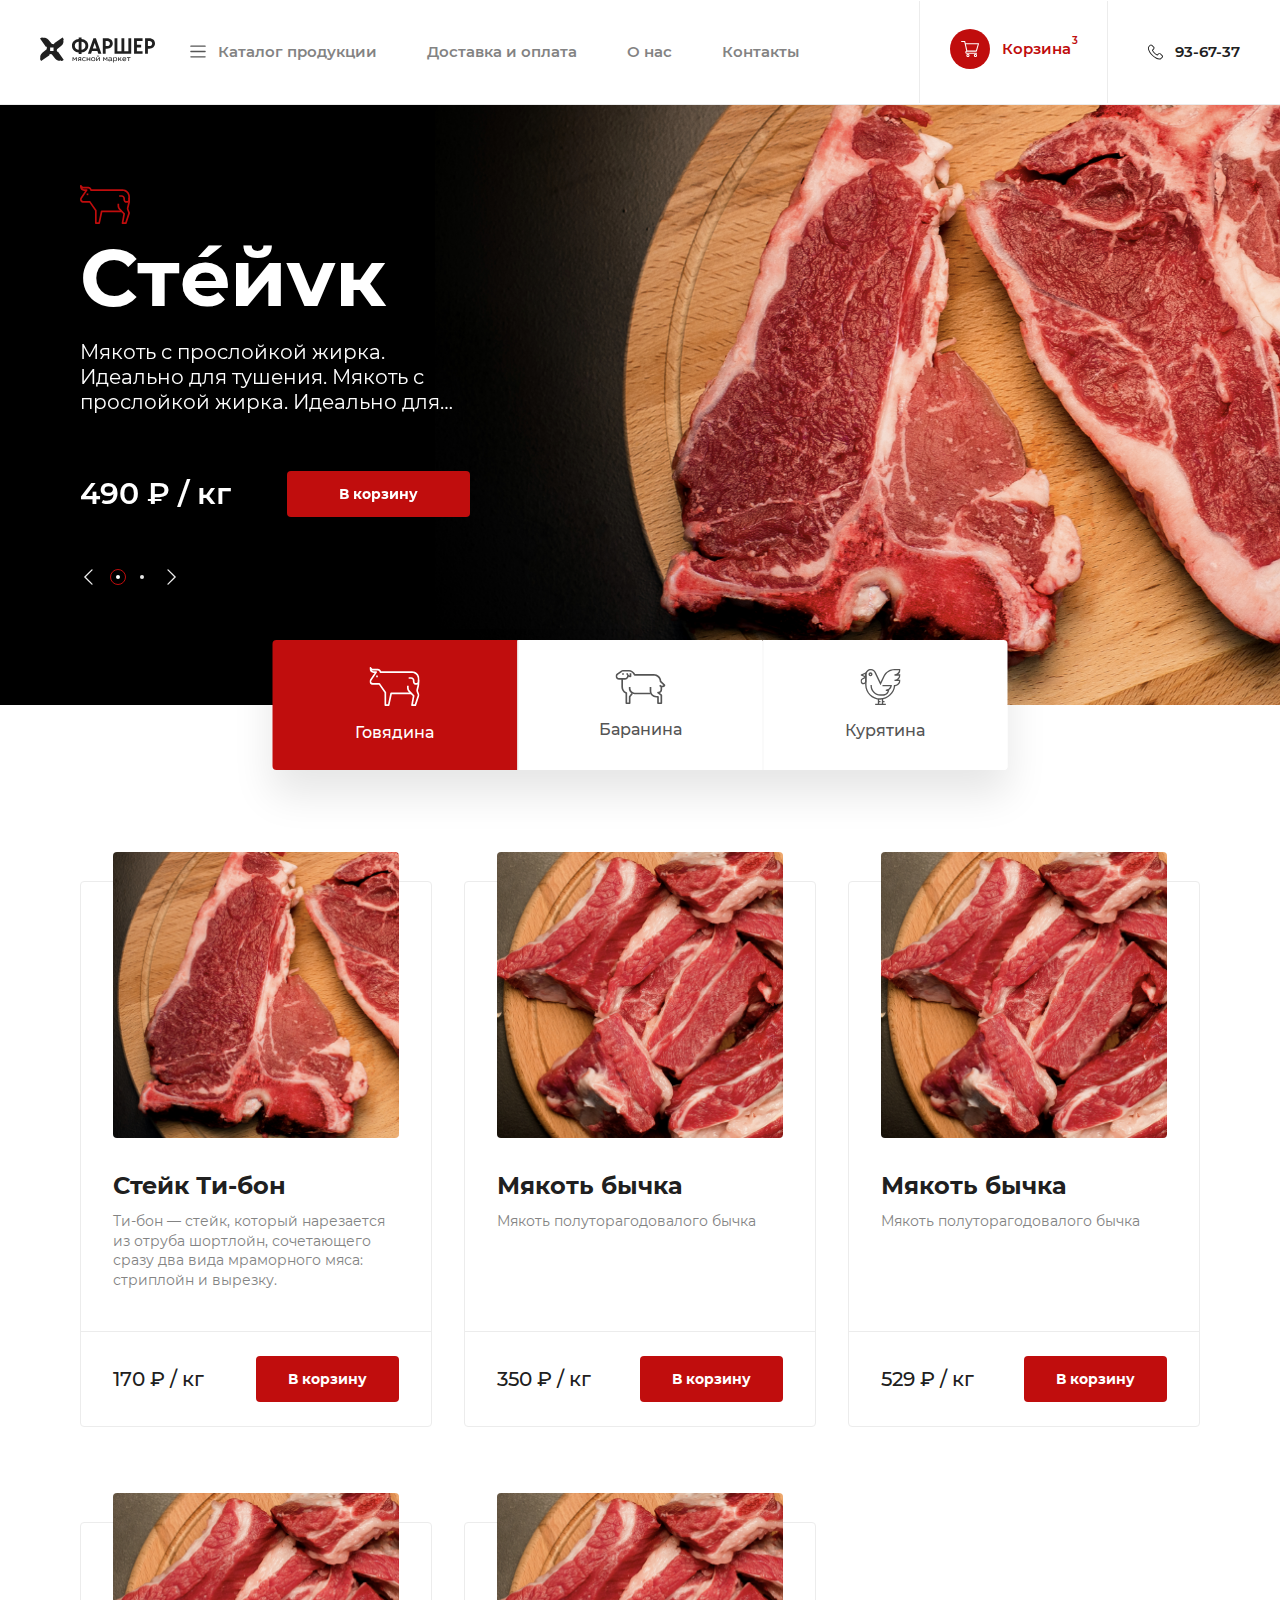
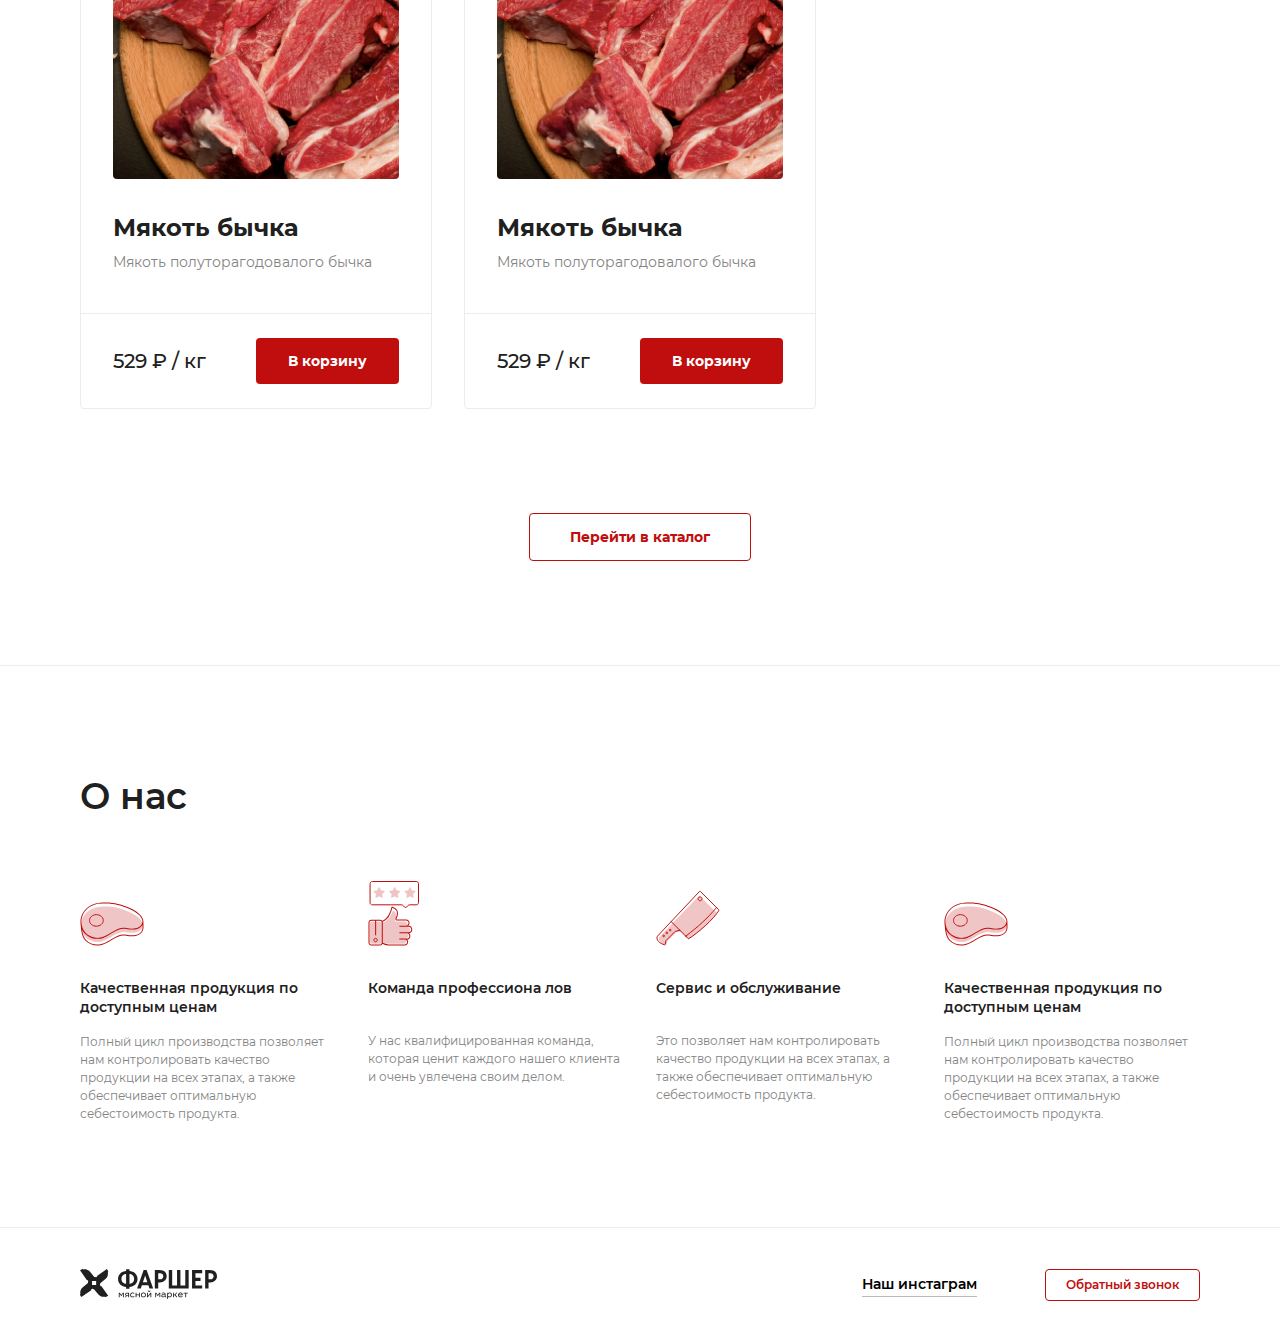
==== commit 226ac1dc: "Внес изменения в popup" ====
--- a/index.html
+++ b/index.html
@@ -281,7 +281,7 @@
 			 fill="currentColor" />
 		</svg>
 	</a>
-	<div id="banner">
+	<div id="banners">
 		<div class="banner_carousel_items">
 			<div class="banner_carousel_item" style="background-image:url(img/bg/1.png)">
 			  	<div class="container">
@@ -297,7 +297,7 @@
 								 fill="currentColor" />
 							</svg>
 						</div>
-						<div class="banner_title">Стéйvvcdddgfк</div>
+						<div class="banner_title">Стéйvк</div>
 						<p class="banner_descr">Мякоть с прослойкой жирка. Идеально для тушения. Мякоть с прослойкой жирка. Идеально для тушения.</p>
 						<div class="banner_info">
 							<span class="banner_price">490 ₽ / кг</span>
@@ -697,10 +697,135 @@
 			</div>
 			<div class="social">
 				<a href="#" class="social_link">Наш инстаграм</a>
-				<a href="#" class="social_callback">Обратный звонок</a>
+				<button class="social_callback">Обратный звонок</button>
 			</div>
 		</div>
 	</footer>
+
+	<div class="product_popup">
+		<div class="popup_wrap">
+			<div class="popup_row">
+				<div class="popup_sliders">
+					<div class="popup_slider_main">
+					<div><img src="img/products/1.png" alt=""></div>
+					<div><img src="img/products/2.png" alt=""></div>
+					<div><img src="img/products/3.png" alt=""></div>
+					<div><img src="img/products/4.png" alt=""></div>
+					<div><img src="img/products/5.png" alt=""></div>
+					<div><img src="img/products/6.png" alt=""></div>
+					</div>
+					<div class="popup_slider_items">
+					<div><img src="img/products/1.png" alt=""></div>
+					<div><img src="img/products/2.png" alt=""></div>
+					<div><img src="img/products/3.png" alt=""></div>
+					<div><img src="img/products/4.png" alt=""></div>
+					<div><img src="img/products/5.png" alt=""></div>
+					<div><img src="img/products/6.png" alt=""></div>
+					</div>
+				</div>
+				<div class="popup_info">
+					<div class="popup_header">
+						<h4 class="popup_product_title">Тибон стейк</h4>
+						<div class="popup_close">
+							<svg width="18" height="18" viewBox="0 0 16 16" xmlns="http://www.w3.org/2000/svg">
+								<path d="M2 2L14 14" stroke="currentColor" stroke-width="1.5" stroke-linecap="round" />
+								<path d="M2 14L14 2.00001" stroke="currentColor" stroke-width="1.5" stroke-linecap="round" />
+							</svg>
+						</div>
+					</div>
+					<div class="popup_marinades">
+						<button class="marinades_btn">В маринаде</button>
+						<button class="marinades_btn marinade_checked">Без маринада</button>
+					</div>
+					<div>
+					<div class="popup_block popup_block_active">
+						<input type="radio" name="radio" class="radio" id="radio_kg" checked>
+						<label for="radio_kg" class="popup_label">
+							<span></span>	В килограммах
+						</label>
+						<div class="popup_block_overlay">
+							<div class="popup_col">
+								<div class="popup_kg">Сколько килограмм?</div>
+								<div class="product_popup_remove">
+									<svg width="14" height="2" viewBox="0 0 18 2" xmlns="http://www.w3.org/2000/svg">
+										<path d="M1 1H17" stroke="currentColor" stroke-width="1.5" stroke-linecap="round" />
+									</svg>
+								</div>
+								<div class="popup_product_count">1<span class="kg_hidden">кг</span></div>
+								<div class="product_popup_add">
+									<svg width="14" height="14" viewBox="0 0 18 18" xmlns="http://www.w3.org/2000/svg">
+										<path d="M9 1V17" stroke="currentColor" stroke-width="1.5" stroke-linecap="round" />
+										<path d="M1 9L17 9" stroke="currentColor" stroke-width="1.5" stroke-linecap="round" />
+									</svg>
+								</div>
+							</div>
+							<div class="popup_col">
+								<div class="text_summ">Сумма</div>
+								<div class="popup_price_summ">
+									<span>x</span>
+									6 741 ₽
+								</div>
+							</div>
+						</div>
+					</div>
+					<div class="popup_block">
+						<input type="radio" name="radio" class="radio" id="piece">
+						<label for="piece" class="popup_label">
+							<span></span> В штуках
+						</label>
+						<div class="popup_block_overlay">
+							<div class="popup_col">
+								<div class="popup_kg">Сколько штук?</div>
+								<div class="product_popup_remove">
+									<svg width="14" height="2" viewBox="0 0 18 2" xmlns="http://www.w3.org/2000/svg">
+										<path d="M1 1H17" stroke="currentColor" stroke-width="1.5" stroke-linecap="round" />
+									</svg>
+								</div>
+								<div class="popup_product_count">1<span class="kg_hidden">кг</span></div>
+								<div class="product_popup_add">
+									<svg width="14" height="14" viewBox="0 0 18 18" xmlns="http://www.w3.org/2000/svg">
+										<path d="M9 1V17" stroke="currentColor" stroke-width="1.5" stroke-linecap="round" />
+										<path d="M1 9L17 9" stroke="currentColor" stroke-width="1.5" stroke-linecap="round" />
+									</svg>
+								</div>
+							</div>
+							<div class="popup_col">
+								<div class="text_summ">Сумма</div>
+								<div class="popup_price_summ">
+									<span>x</span>
+									4 741 ₽
+								</div>
+							</div>
+						</div>
+					</div>
+				</div>
+				<div class="popup_footer">
+					<a href="#" class="popup_footer_btn">Добавить в корзину</a>
+				</div>
+			</div>
+		</div>
+	</div>
+
+	<div class="modal">
+		<div class="modal_wrap">
+			<div class="modal_header">
+				<h2 class="modal_title">Обратный звонок</h2>
+				<svg class="modal_close" width="18" height="18" viewBox="0 0 16 16" xmlns="http://www.w3.org/2000/svg">
+					<path d="M2 2L14 14" stroke="currentColor" stroke-width="1.5" stroke-linecap="round" />
+					<path d="M2 14L14 2.00001" stroke="currentColor" stroke-width="1.5" stroke-linecap="round" />
+				</svg>
+			</div>
+			<div class="modal_body">
+				<label class="modal_label">Ваш телефон
+					<input class="form_input modal_form modal_number" type="tel" placeholder="+7(___) ___-__-__">
+				</label>
+				<label class="modal_label">Ваше имя
+					<input class="form_input modal_form" type="text">
+				</label>
+				<button class="form_btn modal_btn" type="submit">Отправить заявку</button>
+			</div>
+		</div>
+	</div>
 
 	<script src="libs/jquery-3.3.1.min.js"></script>
 	<script src="libs/slick/slick.min.js"></script>
--- a/css/style.css
+++ b/css/style.css
@@ -131,6 +131,7 @@
 .title_level_2 {
 	font-weight: 700;
 	font-size: 48px;
+	line-height: 59px;
 }
 
 .title_level_3 {
@@ -602,13 +603,13 @@
 }
 
 /* Баннеры */
-#banner {
+#banners {
 	position: relative;
 	background-color: #000;
 }
 
 /* Слайдер */
-.slick-slider {
+#banners .slick-slider {
 	max-width: 5000px;
 }
 
@@ -640,7 +641,7 @@
 	z-index: 2;
 }
 
-.slick-dots {
+#banners .slick-dots {
 	position: static;
 	display: -moz-flex;
 	display: -ms-flex;
@@ -655,12 +656,12 @@
 	width: auto;
 }
 
-.slick-next:before {
+#banners .slick-next:before {
 	display: none;
 }
 
-.slick-next:after,
-.slick-prev:before {
+#banners .slick-next:after,
+#banners .slick-prev:before {
 	content: '';
 	background: url(../img/icon/arrow.svg) no-repeat;
 	background-size: 100% 100%;
@@ -670,19 +671,20 @@
   opacity: 1;
 }
 
-.slick-prev:before {
+#banners .slick-prev:before {
   -webkit-transform: rotate(90deg);
   -ms-transform: rotate(90deg);
   transform: rotate(90deg);
 }
 
-.slick-next:after {
+#banners .slick-next:after {
   -webkit-transform: rotate(270deg);
   -ms-transform: rotate(270deg);
   transform: rotate(270deg);
 }
 
-.slick-prev, .slick-next {
+#banners .slick-prev,
+#banners .slick-next {
   position: static;
   width: 16px;
   height: 16px;
@@ -691,18 +693,18 @@
   transform: translate(0, 0);
 }
 
-.slick-prev {
+#banners .slick-prev {
 	margin-right: 10px;
 }
 
-.slick-next {
+#banners .slick-next {
 	margin-left: 10px;
 	-webkit-box-ordinal-group: 11;
 	-ms-flex-order: 10;
 	order: 10;
 }
 
-.slick-dots li {
+#banners .slick-dots li {
 	display: -webkit-box;
 	display: -ms-flexbox;
 	display: flex;
@@ -719,14 +721,14 @@
 	border-radius: 50%;
 }
 
-.slick-dots li.slick-active {
+#banners .slick-dots li.slick-active {
 	border: 1px solid var(--red);
 	-webkit-transition: .4s var(--effect);
 	-o-transition: .4s var(--effect);
 	transition: .4s var(--effect);
 }
 
-.slick-dots li button {
+#banners .slick-dots li button {
 	padding: 0;
 	width: 4px;
 	height: 4px;
@@ -734,11 +736,11 @@
 	border-radius: 50%;
 }
 
-.slick-dots li.slick-active button {
+#banners .slick-dots li.slick-active button {
 	background-color: var(--white);
 }
 
-.slick-dots li button:before {
+#banners .slick-dots li button:before {
 	display: none;
 }
 /* =========== */
@@ -784,8 +786,7 @@
 	font-size: 20px;
 	line-height: 25px;
   overflow: hidden;
-  -o-text-overflow: ellipsis;
-    text-overflow: ellipsis;
+  text-overflow: ellipsis;
   display: -webkit-box;
   -webkit-line-clamp: 3;
   -webkit-box-orient: vertical;
@@ -991,7 +992,7 @@
 	transition: .8s var(--effect);
 }
 
-.product_img:hover {
+.product_item:hover .product_img {
 	top: -32px;
 }
 
@@ -1041,7 +1042,8 @@
 	color: var(--black);
 }
 
-.product_btn {
+.product_btn,
+.popup_footer_btn {
 	-ms-flex-preferred-size: 50%;
 	flex-basis: 50%;
 	display: inline-block;
@@ -1060,12 +1062,17 @@
 
 .banner_cart:hover,
 .product_btn:hover,
-.form_red_hover {
+.proceed_btn_link:hover,
+.social_callback:hover,
+.form_btn:hover {
+	color: var(--white);
 	background-color: var(--red_hover);
 }
 
 .banner_cart:active,
 .product_btn:active,
+.proceed_btn_link:active,
+.social_callback:active,
 .form_btn:active {
 	background-color: var(--red_active);
 }
@@ -1084,7 +1091,6 @@
 }
 
 .proceed_btn_link {
-	position: relative;
 	display: inline-block;
 	border: 1px solid var(--red);
 	color: var(--red);
@@ -1100,11 +1106,6 @@
 	transition: .4s var(--effect);
 }
 
-.proceed_btn_link:hover {
-	background-color: var(--red);
-	color: var(--white);
-}
-
 /* О нас */
 #about {
 	padding: 104px 0;
@@ -1198,6 +1199,8 @@
 
 .social_callback {
 	display: inline-block;
+	border: none;
+	background-color: transparent;
 	font-weight: 600;	
 	font-size: 12px;
 	padding: 8px 20px;
@@ -1210,9 +1213,354 @@
 	transition: .4s var(--effect);
 }
 
-.social_callback:hover {
-	color: var(--white);
-	background-color: var(--red);
+/* =========== */
+.popup_sliders {
+	flex-basis: 45%;
+	border-right: 1px solid var(--bdgrey);
+}
+
+.popup_slider_main.slick-slider {
+	width: calc(541px - 48px);
+}
+
+.product_popup .slick-prev,
+.product_popup .slick-next {
+	width: 32px;
+	height: 32px;
+	border: 1px solid var(--bdgrey);
+	border-radius: 50%;
+	background-color: var(--white);
+}
+
+.product_popup .slick-prev:before,
+.product_popup .slick-next:before {
+	content: '';
+	background: url(../img/icon/popup_arrow.png) no-repeat 50% 50%;
+	display: inline-block;
+	width: 10px;
+	height: 12px;
+	opacity: 1;
+}
+
+.product_popup .slick-prev  {
+	transform: translate(-50%,-50%) rotate(180deg);
+}
+
+.product_popup .slick-next {
+	right: 0;
+	transform: translate(50%,-50%);
+}
+
+.product_popup .slick-prev.slick-disabled:before,
+.product_popup .slick-next.slick-disabled:before,
+.product_popup .slick-prev:hover,
+.product_popup .slick-prev:focus,
+.product_popup .slick-next:hover,
+.product_popup .slick-next:focus {
+	opacity: 1;
+	background-color: var(--white);
+}
+
+.popup_slider_main {
+	margin: 24px;
+	height: 400px;
+	overflow: hidden;
+}
+
+.popup_slider_main img{
+	height: 400px;
+	border-radius: 4px;
+}
+
+.popup_slider_items.slick-slider {
+}
+
+.popup_slider_items {
+	width: calc(540px - 24px);
+	margin: 0 0 24px 24px;
+}
+
+.popup_slider_items img {
+	width: 80px;
+	height: 80px;
+	padding: 0 8px;
+	border-radius: 4px;
+}
+
+.popup_slider_items div:first-child img {
+	padding-left: 0;
+}
+
+.popup_slider_items div:last-child img {
+	padding-right: 0;
+}
+
+.popup_wrap {
+}
+
+.product_popup .popup_wrap {
+	max-width: 1120px;
+}
+
+.popup_row {
+	display: flex;
+}
+
+.popup_info {
+	display: flex;
+	flex-direction: column;
+	flex-basis: 55%;
+}
+
+.popup_header {
+	display: flex;
+	justify-content: space-between;
+	padding: 24px;
+	border-bottom: 1px solid var(--bdgrey);
+}
+
+.popup_product_title {
+	font-weight: 600;
+	font-size: 28px;
+	line-height: 35px;
+}
+
+.popup_marinades {
+	display: flex;
+	padding: 24px;
+}
+
+.marinades_btn {
+	flex-basis: 50%;
+	font-weight: 600;
+	font-size: 20px;	
+	line-height: 25px;
+	border: none;
+	background-color: transparent;
+	padding: 16px;	
+	color: rgba(0, 0, 0, .23);
+	border: 1px solid var(--bdgrey);
+}	
+
+.marinades_btn:first-child {
+	border-right: 1px solid transparent;
+	border-radius: 4px 0 0 4px;
+}
+
+.marinades_btn:last-child {
+	border-left: 1px solid transparent;
+	border-radius: 0 4px 4px 0;
+}
+
+.popup_marinades  .marinade_checked {		
+	border: 1px solid var(--red);	
+	color: var(--red);	
+}
+
+.popup_label{
+	display: flex;
+  align-items: center;
+	flex-basis: 100%;
+	font-weight: 600;
+	font-size: 20px;
+	line-height: 25px;
+	color: var(--black);
+	text-align: left;
+	margin-bottom: 20px;
+	cursor: pointer;
+}
+
+.popup_label span {
+	position: relative;
+	display: inline-block;
+	width: 18px;
+	height: 18px;
+	border: 1px solid var(--red);
+	border-radius: 4px;
+	margin-right: 8px;
+	box-shadow: 0 5px 10px rgba(0, 0, 1, 0.1);
+}
+
+.popup_label span:before {
+	content: '';
+	position: absolute;
+	top: 50%;
+	left: 50%;
+	transform: translate(-50%, -50%);
+	border-radius: 2px;
+}
+
+.radio {
+	display: none;
+}
+
+.radio:checked + .popup_label span:before {
+	width: 10px;
+	height: 10px;
+	background:var(--red);
+}
+
+.popup_block {
+	padding: 24px;
+	margin: 0 24px;
+	border: 1px solid var(--bdgrey);
+	cursor: pointer;
+	transition: .1s var(--effect);
+}
+
+.popup_block:first-child {
+	border-bottom: 1px solid transparent;
+	border-radius: 4px 4px 0 0;
+}
+
+.popup_block:last-child {
+	border-top: 1px solid transparent;
+	border-radius: 0 0 4px 4px;
+}
+
+.popup_block_overlay {
+	display: flex;
+	justify-content: space-between;
+	padding: 4px 0;
+}
+
+.popup_col {
+	flex-basis: 50%;
+	display: flex;
+	align-items: flex-end;
+	opacity: 0.24;
+}
+
+.popup_kg {
+	text-align: left;
+}
+
+.product_popup_add,
+.product_popup_remove {
+	border: 1px solid #000;
+}
+
+.popup_product_count {
+	align-self: center;
+	width: 40px;
+}
+
+.product_popup .popup_block_active {
+	border: 1px solid var(--red);
+	transition: .4s var(--effect);
+}
+
+.popup_block_active .popup_col{
+	opacity: 1;
+}
+
+.popup_price_summ {
+	font-weight: 600;
+	font-size: 28px;
+}
+
+.popup_footer {
+	display: flex;
+	justify-content: flex-end;
+	margin: auto 24px 24px;
+}
+
+.popup_footer_btn {
+	flex-basis: 35%;
+}
+
+
+/* Модальное окно */
+.modal,
+.product_popup {
+	position: fixed;
+	top: 0; 
+	left: 0;		
+	width: 100%;
+	height: 100%;
+	background-color: rgba(0,0,0,0.3);
+	visibility: hidden;
+	opacity: 0;
+	transition: .4s var(--effect);
+}
+
+.product_popup_active {
+	opacity: 1;
+	visibility: visible;
+	z-index: 7;
+}
+
+.modal_active {
+	visibility: visible;
+	opacity: 1;
+	z-index: 7;
+}
+
+.modal_wrap,
+.popup_wrap {
+	position: relative;
+	top:50%;
+	transform: translateY(-50%);
+	max-width: 408px;
+	width: 100%;
+	margin: auto;
+	background: #fff;
+	text-align: center;
+	border-radius: 4px;
+	box-shadow: 0px 8px 16px rgba(0, 0, 0, 0.1);
+}
+
+.modal_header {
+	display: flex;
+	justify-content: space-between;
+	padding: 24px;
+	margin-bottom: 22px;
+	border-bottom: 1px solid var(--bdgrey);
+}
+
+.modal_title,
+.popup_title {
+	font-weight: 600;
+	font-size: 28px;
+	color: #000;
+	line-height: 1.25;
+}
+
+.modal_close,
+.popup_close {
+	align-self: center;
+	color: var(--black);
+	cursor: pointer;
+	margin-left: 10px;
+}
+
+.modal_close:hover,
+.popup_close:hover {
+	color: var(--red);
+}
+
+.modal_body {
+	padding: 0 24px 32px;
+}
+
+.modal_label {
+	display: block;
+	font-weight: 500;
+	font-size: 14px;
+	color: var(--black);
+	margin-bottom: 16px;
+	text-align: left;
+}
+
+.modal_form {
+	margin-top: 15px;
+}
+
+.modal_btn {
+	display: block;
+	width: 100%;
+	padding: 15px;
+	margin-top: 32px;
 }
 
 /* Страница Каталог */
@@ -1528,7 +1876,8 @@
 	margin-top: 12px;
 }
 
-.cart_kg {
+.cart_kg,
+.popup_kg {
 	max-width: 92px;
 	width: 100%;
 	font-size: 14px;
@@ -1549,8 +1898,9 @@
 }
 
 .cart_add,
-.cart_remove {
-	border: 1px solid var(--red);
+.cart_remove,
+.product_popup_add,
+.product_popup_remove {
 	width: 32px;
 	height: 32px;
 	cursor: pointer;
@@ -1575,9 +1925,16 @@
 	align-items: center;
 	color: var(--kgrey);
 	border-radius: 4px;
-	-webkit-transition: .2s var(--effect);
-	-o-transition: .2s var(--effect);
-	transition: .2s var(--effect)
+	-webkit-transition: color .2s var(--effect);
+	-o-transition: color .2s var(--effect);
+	transition: color .2s var(--effect)
+}
+
+.cart_add,
+.cart_remove,
+.popup_block_active .product_popup_add,
+.popup_block_active .product_popup_remove {
+	border: 1px solid var(--red);
 }
 
 .cart_add:hover,
@@ -1592,7 +1949,8 @@
 	margin: 0 16px 0 62px;
 }
 
-.cart_price_summ {
+.cart_price_summ,
+.popup_price_summ {
 	font-weight: 600;
 	font-size: 24px;
 	width: 125px;
@@ -1806,6 +2164,7 @@
 	border: none;
 	font-weight: 700;
 	font-size: 14px;
+	line-height: 18px;
 	background-color: var(--red);
 	color: var(--white);
 	padding: 15px 32px;
@@ -1903,4 +2262,26 @@
 
 .address_street{
 	margin-bottom: 8px;
+}
+
+/* Страница Благодарности */
+.sas {
+	padding: 326px 0;
+}
+
+.thanks_wrap {
+	max-width: 500px;
+	width: 100%;
+}
+
+.thanks_text {
+	margin-top: 32px;
+	font-size: 18px;
+	line-height: 29px;
+	color: var(--black);
+}
+
+.thanks_link {
+	margin-top: 40px;
+	padding: 15px 51px;
 }--- a/css/media.css
+++ b/css/media.css
@@ -965,7 +965,7 @@
 	padding: 32px 0;
 }
 
-#banner .container {
+#banners .container {
 	height: 100%;
 }
 
@@ -1295,6 +1295,11 @@
 	flex-direction: column;
 }
 
+/* Модальное окно */
+.modal_title {
+	font-size: 24px;
+}
+
 }
 
 @media (max-width: 680px) {
@@ -1538,7 +1543,7 @@
 .catalog_row,
 .submenu_blocks,
 .footer_row,
-#banner .container {
+#banners .container {
 	padding: 0 20px;
 }
 
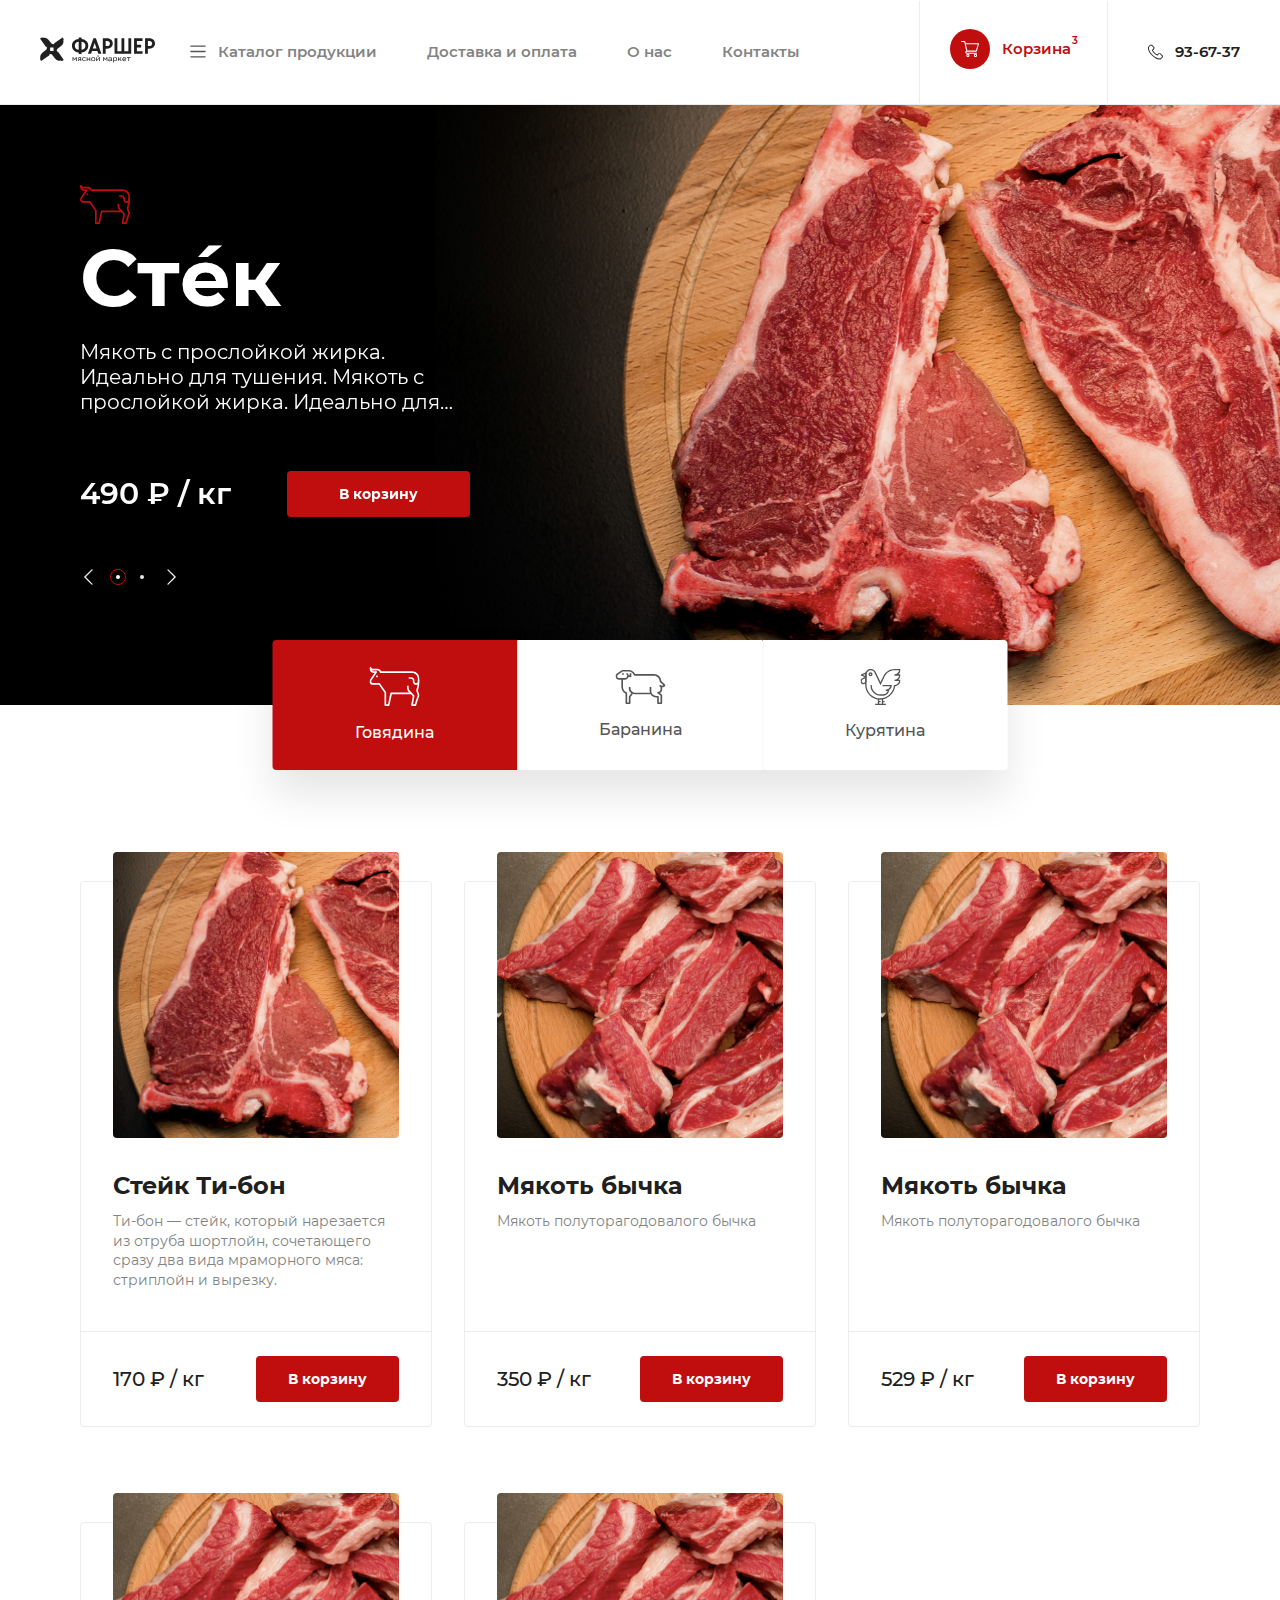
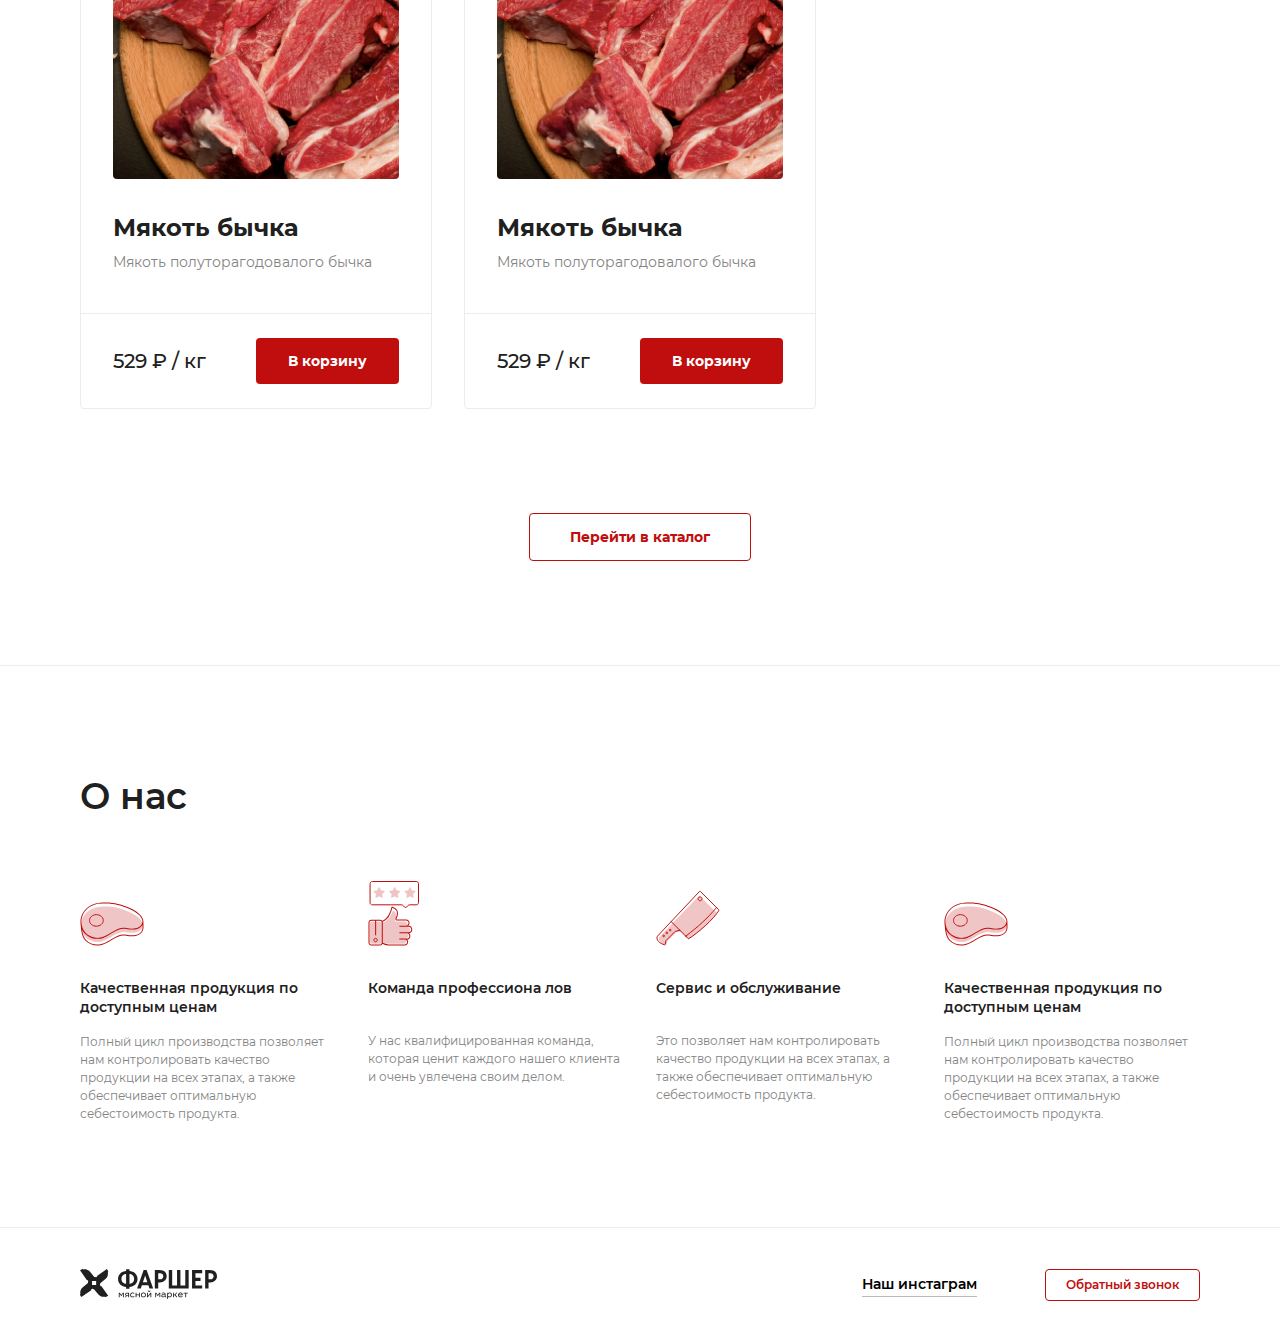
==== commit e7ae8457: "ЗАкончил страницу Благодарности" ====
--- a/index.html
+++ b/index.html
@@ -297,7 +297,7 @@
 								 fill="currentColor" />
 							</svg>
 						</div>
-						<div class="banner_title">Стéйvк</div>
+						<div class="banner_title">Стéк</div>
 						<p class="banner_descr">Мякоть с прослойкой жирка. Идеально для тушения. Мякоть с прослойкой жирка. Идеально для тушения.</p>
 						<div class="banner_info">
 							<span class="banner_price">490 ₽ / кг</span>
@@ -320,7 +320,7 @@
 								 fill="currentColor" />
 							</svg>
 						</div>
-						<div class="banner_title">Лангéт</div>
+						<div class="banner_title">Лангslsléт</div>
 						<p class="banner_descr">Мякоть с прослойкой жирка. Идеально для тушения.</p>
 						<div class="banner_info">
 							<span class="banner_price">490 ₽ / кг</span>
@@ -703,7 +703,7 @@
 	</footer>
 
 	<div class="product_popup">
-		<div class="popup_wrap">
+		<div class="container popup_wrap">
 			<div class="popup_row">
 				<div class="popup_sliders">
 					<div class="popup_slider_main">
@@ -800,9 +800,13 @@
 					</div>
 				</div>
 				<div class="popup_footer">
-					<a href="#" class="popup_footer_btn">Добавить в корзину</a>
-				</div>
-			</div>
+					<div class="popup_footer_text">Размеры и вес стейков могут немного отличаться от заявленных значений</div>
+					<a href="#0" class="popup_footer_btn popup_close_btn">Продолжить покупки</a>
+					<a href="#0" class="popup_footer_btn">Добавить в корзину</a>
+					<!-- <a href="cart.html" class="popup_footer_btn">Перейти в корзину</a> -->
+				</div>
+			</div>
+		</div>
 		</div>
 	</div>
 
--- a/css/style.css
+++ b/css/style.css
@@ -1064,7 +1064,8 @@
 .product_btn:hover,
 .proceed_btn_link:hover,
 .social_callback:hover,
-.form_btn:hover {
+.form_btn:hover,
+.popup_footer_btn:hover,\ {
 	color: var(--white);
 	background-color: var(--red_hover);
 }
@@ -1073,7 +1074,8 @@
 .product_btn:active,
 .proceed_btn_link:active,
 .social_callback:active,
-.form_btn:active {
+.form_btn:active,
+.popup_footer_btn:active {
 	background-color: var(--red_active);
 }
 
@@ -1220,7 +1222,7 @@
 }
 
 .popup_slider_main.slick-slider {
-	width: calc(541px - 48px);
+	width: calc(528px - 48px);
 }
 
 .product_popup .slick-prev,
@@ -1230,6 +1232,7 @@
 	border: 1px solid var(--bdgrey);
 	border-radius: 50%;
 	background-color: var(--white);
+	z-index: 6;
 }
 
 .product_popup .slick-prev:before,
@@ -1243,12 +1246,13 @@
 }
 
 .product_popup .slick-prev  {
+	left: 0;
 	transform: translate(-50%,-50%) rotate(180deg);
 }
 
 .product_popup .slick-next {
 	right: 0;
-	transform: translate(50%,-50%);
+	transform: translate(0,-50%);
 }
 
 .product_popup .slick-prev.slick-disabled:before,
@@ -1276,23 +1280,23 @@
 }
 
 .popup_slider_items {
-	width: calc(540px - 24px);
+	width: calc(528px - 24px);
 	margin: 0 0 24px 24px;
 }
 
 .popup_slider_items img {
 	width: 80px;
 	height: 80px;
-	padding: 0 8px;
+	margin: 0 8px;
 	border-radius: 4px;
 }
 
 .popup_slider_items div:first-child img {
-	padding-left: 0;
+	margin-left: 0;
 }
 
 .popup_slider_items div:last-child img {
-	padding-right: 0;
+	margin-right: 0;
 }
 
 .popup_wrap {
@@ -1300,6 +1304,7 @@
 
 .product_popup .popup_wrap {
 	max-width: 1120px;
+	padding: 0;
 }
 
 .popup_row {
@@ -1462,11 +1467,56 @@
 .popup_footer {
 	display: flex;
 	justify-content: flex-end;
-	margin: auto 24px 24px;
+	align-items: center;
+	margin: 24px;
+}
+
+.popup_footer_text {
+	flex-basis: 310px;
+	position: relative;
+	font-size: 12px;
+	line-height: 18px;
+	padding: 16px;
+	text-align: left;
+	border: 1px solid var(--bdgrey);
+	border-radius: 4px;
+	visibility: hidden;
+	opacity: 0;
+	transition: .4s var(--effect);
+}
+
+.popup_footer_text:after {
+  content: '';
+  width: 14px;
+  height: 14px;
+  display: block;
+	position: absolute;
+	top: -8px;
+	left: 50%;
+  border-bottom: 1px solid var(--bdgrey);
+  border-left: 1px solid var(--bdgrey);
+  -webkit-transform: translate(-50%, 0) rotate(135deg);
+  transform: translate(-50%, 0) rotate(135deg);
+	background: linear-gradient(45deg, #fff 50%, rgba(255, 255, 255, 0) 50%);
+}
+
+.popup_text_active {
+	visibility: visible;
+	opacity: 1;
 }
 
 .popup_footer_btn {
-	flex-basis: 35%;
+	margin-left: 18px;
+	padding: 15px 32px;
+	flex-basis: auto;
+	white-space: nowrap;
+}
+
+.popup_close_btn {
+	display: none;
+	color: var(--grey);
+	border: 1px solid var(--bdgrey);
+	background-color: transparent
 }
 
 
@@ -2265,13 +2315,20 @@
 }
 
 /* Страница Благодарности */
-.sas {
-	padding: 326px 0;
+.thanks {
+	padding: 48px 0 64px;
+}
+
+.thanks_row {
+	display: flex;
+	justify-content: space-between;
+	align-items: center;
 }
 
 .thanks_wrap {
 	max-width: 500px;
 	width: 100%;
+	margin-right: 60px;
 }
 
 .thanks_text {
@@ -2284,4 +2341,4 @@
 .thanks_link {
 	margin-top: 40px;
 	padding: 15px 51px;
-}+}
--- a/css/media.css
+++ b/css/media.css
@@ -251,6 +251,14 @@
 /* Страница КОНТАКТЫ */
 .title_level_2 {
 	font-size: 36px;
+}
+
+/* СТраница Благодарности */
+.thanks_text {
+	font-size: 16px;
+}
+.thanks_link {
+	margin-top: 32px;
 }
 
 }
@@ -935,6 +943,21 @@
 .address {
 	padding-left: 24px;
 }
+
+/* СТраница Благодарности */
+.thanks_wrap {
+	margin-right: 40px;
+	min-width: 300px;
+}
+
+.thanks_title {
+	font-size: 30px;
+}
+
+.thanks_text {
+	font-size: 15px;
+}
+
 }
 
 /* Адаптив на планшеты */
@@ -944,6 +967,7 @@
 .title_level_2 {
 	font-weight: 600;
 	font-size: 32px;
+	line-height: 1.25;
 }
 
 /* Главный экран */
@@ -1300,6 +1324,23 @@
 	font-size: 24px;
 }
 
+/* СТраница Благодарности */
+.thanks {
+	padding-top: 40px;
+}
+
+.thanks_wrap {
+	min-width: 320px;
+}
+
+.thanks_title {
+	font-size: 28px;
+}
+
+.thanks_link {
+	margin-top: 32px;
+}
+
 }
 
 @media (max-width: 680px) {
@@ -1437,6 +1478,32 @@
 	width: 100%;
 }
 
+/* СТраница Благодарности */
+.thanks_row {
+	flex-direction: column;
+}
+
+.thanks_wrap {
+	order: 1;
+	margin-right: 0;
+	max-width: none;
+	min-width: auto;
+}
+
+.thanks_text {
+	font-size: 14px;
+	margin-top: 24px;
+}
+
+.thanks_link {
+	margin: 28px 0 0;
+}
+
+.thanks_img {
+	max-width: 320px;
+	width: 100%;
+}
+
 }
 
 @media (max-width: 575px) {
@@ -1543,7 +1610,8 @@
 .catalog_row,
 .submenu_blocks,
 .footer_row,
-#banners .container {
+#banners .container,
+.thanks_row {
 	padding: 0 20px;
 }
 
@@ -1682,6 +1750,10 @@
 	margin: auto;
 }
 
+.modal_title {
+	font-size: 22px;
+}
+
 }
 
 @media (max-width: 425px) { 
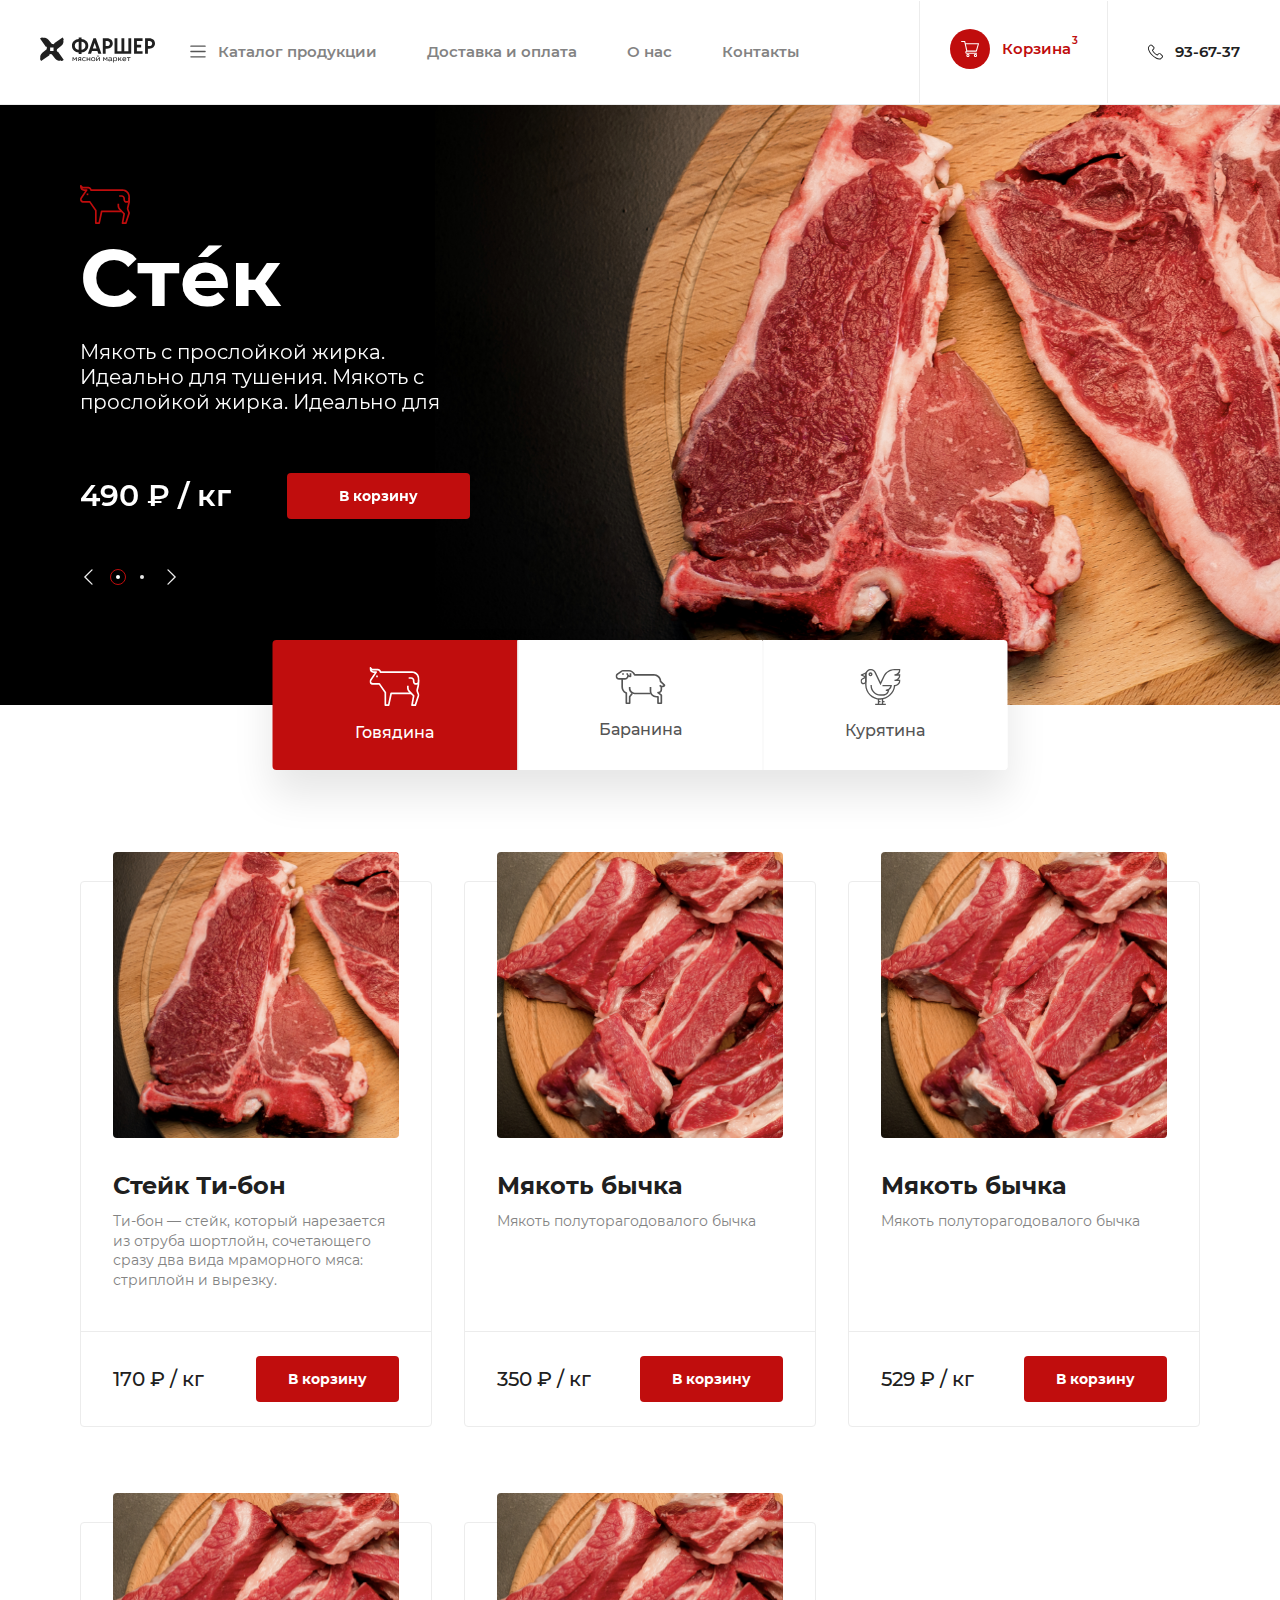
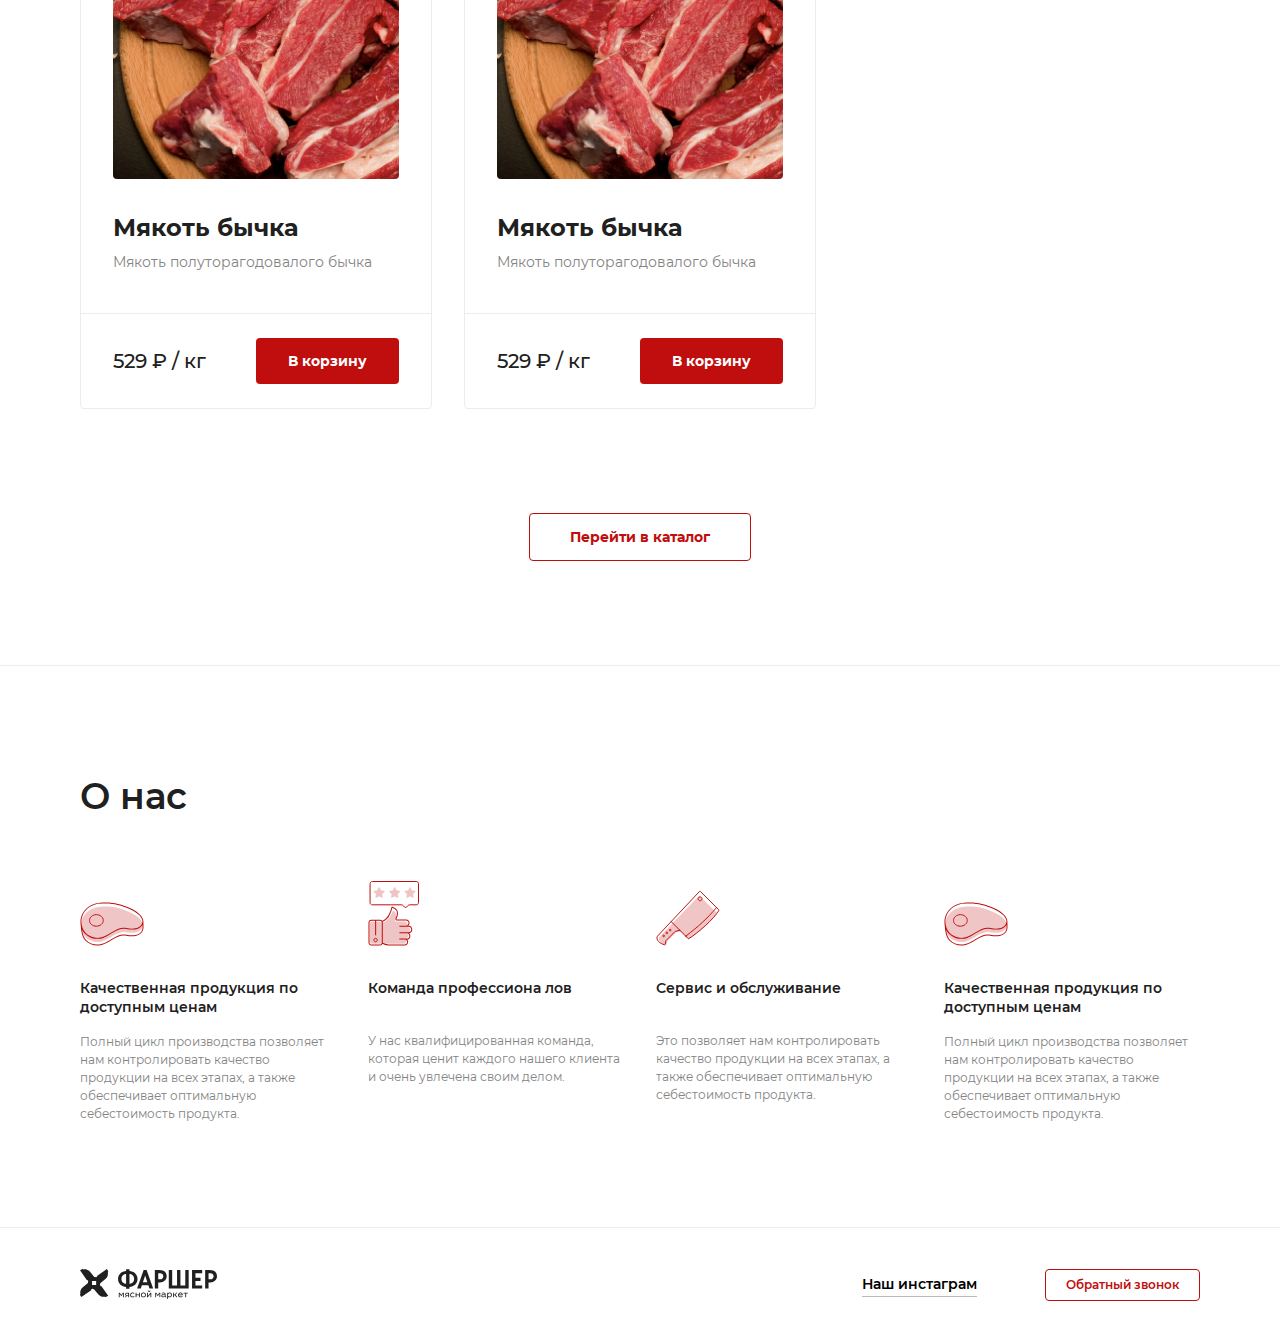
==== commit b32b03e0: "изменил слайдер" ====
--- a/index.html
+++ b/index.html
@@ -320,8 +320,8 @@
 								 fill="currentColor" />
 							</svg>
 						</div>
-						<div class="banner_title">Лангslsléт</div>
-						<p class="banner_descr">Мякоть с прослойкой жирка. Идеально для тушения.</p>
+						<div class="banner_title">Лантфтфтфоéт</div>
+						<p class="banner_descr">Мякоть с прослойкой жирка. Идеально для тушения.Мякоть с прослойкой жирка. Идеально для тушения</p>
 						<div class="banner_info">
 							<span class="banner_price">490 ₽ / кг</span>
 							<a href="#0" class="banner_cart">В корзину</a>
@@ -705,6 +705,12 @@
 	<div class="product_popup">
 		<div class="container popup_wrap">
 			<div class="popup_row">
+				<div class="popup_close popup_mobile_close">
+					<svg width="18" height="18" viewBox="0 0 16 16" xmlns="http://www.w3.org/2000/svg">
+						<path d="M2 2L14 14" stroke="currentColor" stroke-width="1.5" stroke-linecap="round" />
+						<path d="M2 14L14 2.00001" stroke="currentColor" stroke-width="1.5" stroke-linecap="round" />
+					</svg>
+				</div>
 				<div class="popup_sliders">
 					<div class="popup_slider_main">
 					<div><img src="img/products/1.png" alt=""></div>
@@ -737,7 +743,7 @@
 						<button class="marinades_btn">В маринаде</button>
 						<button class="marinades_btn marinade_checked">Без маринада</button>
 					</div>
-					<div>
+					<div class="popup_blocks">
 					<div class="popup_block popup_block_active">
 						<input type="radio" name="radio" class="radio" id="radio_kg" checked>
 						<label for="radio_kg" class="popup_label">
@@ -746,25 +752,24 @@
 						<div class="popup_block_overlay">
 							<div class="popup_col">
 								<div class="popup_kg">Сколько килограмм?</div>
-								<div class="product_popup_remove">
-									<svg width="14" height="2" viewBox="0 0 18 2" xmlns="http://www.w3.org/2000/svg">
-										<path d="M1 1H17" stroke="currentColor" stroke-width="1.5" stroke-linecap="round" />
-									</svg>
-								</div>
-								<div class="popup_product_count">1<span class="kg_hidden">кг</span></div>
-								<div class="product_popup_add">
-									<svg width="14" height="14" viewBox="0 0 18 18" xmlns="http://www.w3.org/2000/svg">
-										<path d="M9 1V17" stroke="currentColor" stroke-width="1.5" stroke-linecap="round" />
-										<path d="M1 9L17 9" stroke="currentColor" stroke-width="1.5" stroke-linecap="round" />
-									</svg>
+								<div class="sas">
+									<div class="product_popup_remove">
+										<svg width="14" height="2" viewBox="0 0 18 2" xmlns="http://www.w3.org/2000/svg">
+											<path d="M1 1H17" stroke="currentColor" stroke-width="1.5" stroke-linecap="round" />
+										</svg>
+									</div>
+									<div class="popup_product_count">1</div>
+									<div class="product_popup_add">
+										<svg width="14" height="14" viewBox="0 0 18 18" xmlns="http://www.w3.org/2000/svg">
+											<path d="M9 1V17" stroke="currentColor" stroke-width="1.5" stroke-linecap="round" />
+											<path d="M1 9L17 9" stroke="currentColor" stroke-width="1.5" stroke-linecap="round" />
+										</svg>
+									</div>
 								</div>
 							</div>
 							<div class="popup_col">
-								<div class="text_summ">Сумма</div>
-								<div class="popup_price_summ">
-									<span>x</span>
-									6 741 ₽
-								</div>
+								<div class="popup_text_summ">Сумма</div>
+								<div class="popup_price_summ">6 741 ₽</div>
 							</div>
 						</div>
 					</div>
@@ -776,25 +781,24 @@
 						<div class="popup_block_overlay">
 							<div class="popup_col">
 								<div class="popup_kg">Сколько штук?</div>
-								<div class="product_popup_remove">
-									<svg width="14" height="2" viewBox="0 0 18 2" xmlns="http://www.w3.org/2000/svg">
-										<path d="M1 1H17" stroke="currentColor" stroke-width="1.5" stroke-linecap="round" />
-									</svg>
-								</div>
-								<div class="popup_product_count">1<span class="kg_hidden">кг</span></div>
-								<div class="product_popup_add">
-									<svg width="14" height="14" viewBox="0 0 18 18" xmlns="http://www.w3.org/2000/svg">
-										<path d="M9 1V17" stroke="currentColor" stroke-width="1.5" stroke-linecap="round" />
-										<path d="M1 9L17 9" stroke="currentColor" stroke-width="1.5" stroke-linecap="round" />
-									</svg>
+								<div class="sas">
+									<div class="product_popup_remove">
+										<svg width="14" height="2" viewBox="0 0 18 2" xmlns="http://www.w3.org/2000/svg">
+											<path d="M1 1H17" stroke="currentColor" stroke-width="1.5" stroke-linecap="round" />
+										</svg>
+									</div>
+									<div class="popup_product_count">1</div>
+									<div class="product_popup_add">
+										<svg width="14" height="14" viewBox="0 0 18 18" xmlns="http://www.w3.org/2000/svg">
+											<path d="M9 1V17" stroke="currentColor" stroke-width="1.5" stroke-linecap="round" />
+											<path d="M1 9L17 9" stroke="currentColor" stroke-width="1.5" stroke-linecap="round" />
+										</svg>
+									</div>
 								</div>
 							</div>
 							<div class="popup_col">
-								<div class="text_summ">Сумма</div>
-								<div class="popup_price_summ">
-									<span>x</span>
-									4 741 ₽
-								</div>
+								<div class="popup_text_summ">Сумма</div>
+								<div class="popup_price_summ">4 741 ₽</div>
 							</div>
 						</div>
 					</div>
@@ -802,8 +806,8 @@
 				<div class="popup_footer">
 					<div class="popup_footer_text">Размеры и вес стейков могут немного отличаться от заявленных значений</div>
 					<a href="#0" class="popup_footer_btn popup_close_btn">Продолжить покупки</a>
-					<a href="#0" class="popup_footer_btn">Добавить в корзину</a>
-					<!-- <a href="cart.html" class="popup_footer_btn">Перейти в корзину</a> -->
+					<a href="#0" class="popup_footer_btn popup_add_cart">Добавить в корзину</a>
+					<a href="cart.html" class="popup_footer_btn popup_hidden_btn">Перейти в корзину</a>
 				</div>
 			</div>
 		</div>
@@ -830,7 +834,7 @@
 			</div>
 		</div>
 	</div>
-
+	
 	<script src="libs/jquery-3.3.1.min.js"></script>
 	<script src="libs/slick/slick.min.js"></script>
 	<script src="libs/jquery.maskedinput.min.js"></script>
--- a/css/style.css
+++ b/css/style.css
@@ -53,7 +53,10 @@
 	--kgrey: #555;
 	--bdgrey: #ececec;
 	--red_hover: #D60E0E;
-	--red_active: #B00B0B;;
+	--red_active: #B00B0B;
+	--green: #44B300;
+	--green_hover: #47BA00;
+	--green_active: #3EA300;
 	--effect: cubic-bezier(0.215, 0.61, 0.355, 1);
 }
 
@@ -61,6 +64,10 @@
 	font-weight: 400;
 	font-family: 'Montserrat', sans-serif;
 	color: var(--grey);
+}
+
+.body_hidden {
+	overflow: hidden;
 }
 
 * {
@@ -760,11 +767,16 @@
 	padding: 215px 0 100px;
 }
 
+.banner_carousel_item .container { 
+	height: 65%;
+}
+
 .banner_content {
 	display: flex;
 	flex-direction: column;
 	max-width: 390px;
 	width: 100%;
+	height: 100%;
 }
 
 .banner_icon {
@@ -786,10 +798,9 @@
 	font-size: 20px;
 	line-height: 25px;
   overflow: hidden;
-  text-overflow: ellipsis;
-  display: -webkit-box;
-  -webkit-line-clamp: 3;
-  -webkit-box-orient: vertical;
+	text-overflow: ellipsis;
+	height: calc(25px * 3);
+	-webkit-box-orient: vertical;
 }
 
 .banner_info {
@@ -808,7 +819,7 @@
 	align-items: center;
 	-ms-flex-wrap: wrap;
 	flex-wrap: wrap;
-	margin-top: 56px;
+	margin-top: auto;
 }
 
 .banner_price {
@@ -1266,13 +1277,12 @@
 }
 
 .popup_slider_main {
+	height: 400px;
 	margin: 24px;
-	height: 400px;
 	overflow: hidden;
 }
 
 .popup_slider_main img{
-	height: 400px;
 	border-radius: 4px;
 }
 
@@ -1282,6 +1292,14 @@
 .popup_slider_items {
 	width: calc(528px - 24px);
 	margin: 0 0 24px 24px;
+}
+
+.popup_slider_items .slick-slide {
+	margin-left: -20px;
+}
+
+.popup_slider_items.slick-slider .slick-list {
+	padding-left: 20px;
 }
 
 .popup_slider_items img {
@@ -1297,9 +1315,6 @@
 
 .popup_slider_items div:last-child img {
 	margin-right: 0;
-}
-
-.popup_wrap {
 }
 
 .product_popup .popup_wrap {
@@ -1383,7 +1398,6 @@
 	border: 1px solid var(--red);
 	border-radius: 4px;
 	margin-right: 8px;
-	box-shadow: 0 5px 10px rgba(0, 0, 1, 0.1);
 }
 
 .popup_label span:before {
@@ -1440,6 +1454,10 @@
 	text-align: left;
 }
 
+.sas {
+	display: flex;
+}
+
 .product_popup_add,
 .product_popup_remove {
 	border: 1px solid #000;
@@ -1452,7 +1470,6 @@
 
 .product_popup .popup_block_active {
 	border: 1px solid var(--red);
-	transition: .4s var(--effect);
 }
 
 .popup_block_active .popup_col{
@@ -1468,7 +1485,7 @@
 	display: flex;
 	justify-content: flex-end;
 	align-items: center;
-	margin: 24px;
+	margin: auto 24px 0;
 }
 
 .popup_footer_text {
@@ -1506,10 +1523,23 @@
 }
 
 .popup_footer_btn {
-	margin-left: 18px;
+	margin: 24px 0 18px 24px;
 	padding: 15px 32px;
 	flex-basis: auto;
 	white-space: nowrap;
+}
+
+.popup_hidden_btn {
+	display: none;
+	background-color: var(--green);
+}
+
+.popup_hidden_btn:hover {
+	background-color: var(--green_hover);
+}
+
+.popup_hidden_btn:active {
+	background-color: var(--green_active);
 }
 
 .popup_close_btn {
@@ -1517,6 +1547,15 @@
 	color: var(--grey);
 	border: 1px solid var(--bdgrey);
 	background-color: transparent
+}
+
+.popup_close_btn:hover {
+	background: var(--grey);
+	color: #000;
+}
+
+.popup_close_btn:active {
+	background: #e7e7e7;
 }
 
 
@@ -1537,7 +1576,7 @@
 .product_popup_active {
 	opacity: 1;
 	visibility: visible;
-	z-index: 7;
+	z-index: 8;
 }
 
 .modal_active {
@@ -1582,6 +1621,10 @@
 	color: var(--black);
 	cursor: pointer;
 	margin-left: 10px;
+}
+
+.popup_mobile_close {
+	display: none;
 }
 
 .modal_close:hover,
@@ -1993,7 +2036,8 @@
 	color: var(--red);
 }
 
-.text_summ {
+.text_summ,
+.popup_text_summ {
 	font-weight: 500;
 	font-size: 14px;
 	margin: 0 16px 0 62px;
--- a/css/media.css
+++ b/css/media.css
@@ -54,6 +54,10 @@
 .banner_carousel_item {
 	height: 600px;
 	padding: 80px 0;
+}
+
+.banner_carousel_item .container {
+  height: 76%;
 }
 
 .banner_title {
@@ -80,6 +84,10 @@
 	padding: 0 15px;
 }
 
+.banner_carousel_item .container {
+  height: 71%;
+}
+
 .banner_icon {
 	width: 45px;
 }
@@ -231,9 +239,8 @@
 	width: 50px;
 }
 
-.text_summ,
-.cart_block_close {
-	margin-left: 50px;
+.text_summ {
+	margin: 0;
 }
 
 .cart_price_summ {
@@ -259,6 +266,121 @@
 }
 .thanks_link {
 	margin-top: 32px;
+}
+
+/* popup */
+
+.product_popup {
+	overflow: auto;
+}
+
+.product_popup .popup_wrap {
+	top: 0;
+	transform: translateY(0);
+	max-width: 550px;
+}
+
+.product_popup  .popup_mobile_close {
+	display: block;
+	align-self: flex-end;
+	margin: 24px 20px 4px;
+}
+
+.popup_close {
+	display: none;
+}
+
+.popup_row {
+	flex-direction: column;
+}
+
+.popup_slider_main.slick-slider,
+.popup_slider_items {
+	width: auto;
+}
+
+.popup_slider_main img {
+	height: 100%;
+}
+
+.popup_slider_main {
+	height: 310px;
+	margin: 20px;
+}
+
+.popup_slider_items {
+  margin: 0 0 20px 20px;
+}
+
+.marinades_btn {
+	font-size: 18px;
+}
+
+.popup_label {
+	margin-bottom: 24px;
+}
+
+.popup_block_overlay {
+	flex-direction: column;
+}
+
+.popup_col {
+	justify-content: space-between;
+	align-items: center;
+}
+
+.popup_col:last-child {
+	margin-top: 20px;
+}
+
+.popup_header {
+	padding: 20px 20px 8px;
+}
+
+.popup_marinades {
+	padding: 24px 20px;
+}
+
+.popup_header {
+	border-bottom: none;
+	border-top: 1px solid var(--bdgrey);
+}
+
+.popup_footer_text {
+	flex-basis: 100%;
+	padding: 14px;
+	margin-bottom: 16px;
+}
+
+.popup_block {
+  padding: 20px;
+	margin: 0 20px;
+}
+
+.product_popup .popup_text_summ {
+	margin: 0;
+}
+
+.popup_footer {
+	flex-wrap: wrap;
+	justify-content: center;
+	margin: 24px 20px 16px;
+} 
+
+.popup_footer_text {
+	opacity: 1;
+	visibility: visible;
+	display: none;
+}
+
+.popup_text_active {
+	display: block;
+}
+
+.popup_footer_btn {
+	flex-basis: 100%;
+	margin: 0;
+	margin-bottom: 16px;
 }
 
 }
@@ -697,6 +819,10 @@
 	padding: 50px 0;
 }
 
+.banner_carousel_item .container {
+  height: 66%;
+}
+
 .banner_content {
 	max-width: 320px;
 }
@@ -708,6 +834,7 @@
 .banner_descr {
 	font-size: 16px;
 	line-height: 19px;
+	height: calc(19px * 3);
 }
 
 .banner_cart {
@@ -852,6 +979,10 @@
 .cart_price,
 .cart_kg  {
 	display: none;
+}
+
+.popup_text_summ {
+	display: block;
 }
 
 .cart_descr {
@@ -1010,6 +1141,7 @@
 .banner_descr {
 	font-size: 15px;
 	line-height: 18px;
+	height: calc(18px * 3);
 }
 
 .nav_banner {
@@ -1162,6 +1294,11 @@
 	width: 100%;
 	padding-left: 20px;
 	padding-right: 20px;
+}
+
+.header_items {
+	padding-left: 0;
+	padding-right: 0;
 }
 
 /* #catalog {
@@ -1330,6 +1467,8 @@
 }
 
 .thanks_wrap {
+	display: flex;
+	flex-direction: column;
 	min-width: 320px;
 }
 
@@ -1338,7 +1477,73 @@
 }
 
 .thanks_link {
+	align-self: center;
+	flex-basis: auto;
 	margin-top: 32px;
+	max-width: 375px;
+	width: 100%;
+}
+
+/* popup */
+
+.product_popup .popup_wrap {
+	max-width: 480px;
+}
+
+.popup_slider_items ,
+.popup_slider_main {
+	margin-bottom: 8px;
+}
+
+.popup_slider_main.slick-slider {
+	height: 270px;
+	width: 100%;
+	margin: 0;
+	margin-top: 20px;
+}
+
+.popup_slider_items img {
+	width: 65px;
+	height: 65px;
+	margin: 0 4px;
+}
+
+.popup_slider_items {
+	margin-top: 8px;
+	margin-left: 8px;
+}
+
+.popup_product_title {
+	font-size: 20px;
+}
+
+.marinades_btn {
+	font-size: 14px;
+	line-height: 18px;
+	padding: 12px;
+}
+
+.popup_label {
+	font-size: 16px;
+	line-height: 20px;
+}
+
+.popup_block_overlay {
+	padding: 3px 0;
+}
+
+.popup_block {
+	padding: 16px 16px 20px;
+}
+
+.popup_slider_main img {
+	border-radius: 0;
+}
+
+.product_popup .slick-prev, .product_popup .slick-next {
+	height: 0;
+	width: 0;
+	overflow: hidden;
 }
 
 }
@@ -1500,8 +1705,9 @@
 }
 
 .thanks_img {
-	max-width: 320px;
+	max-width: 250px;
 	width: 100%;
+	margin-bottom: 30px;
 }
 
 }
@@ -1593,6 +1799,10 @@
 .catalog_nav_link  {
 	font-size: 12px;
 	line-height: 15px;
+}
+
+.popup_slider_main.slick-slider {
+	height: 240px;
 }
 
 }
